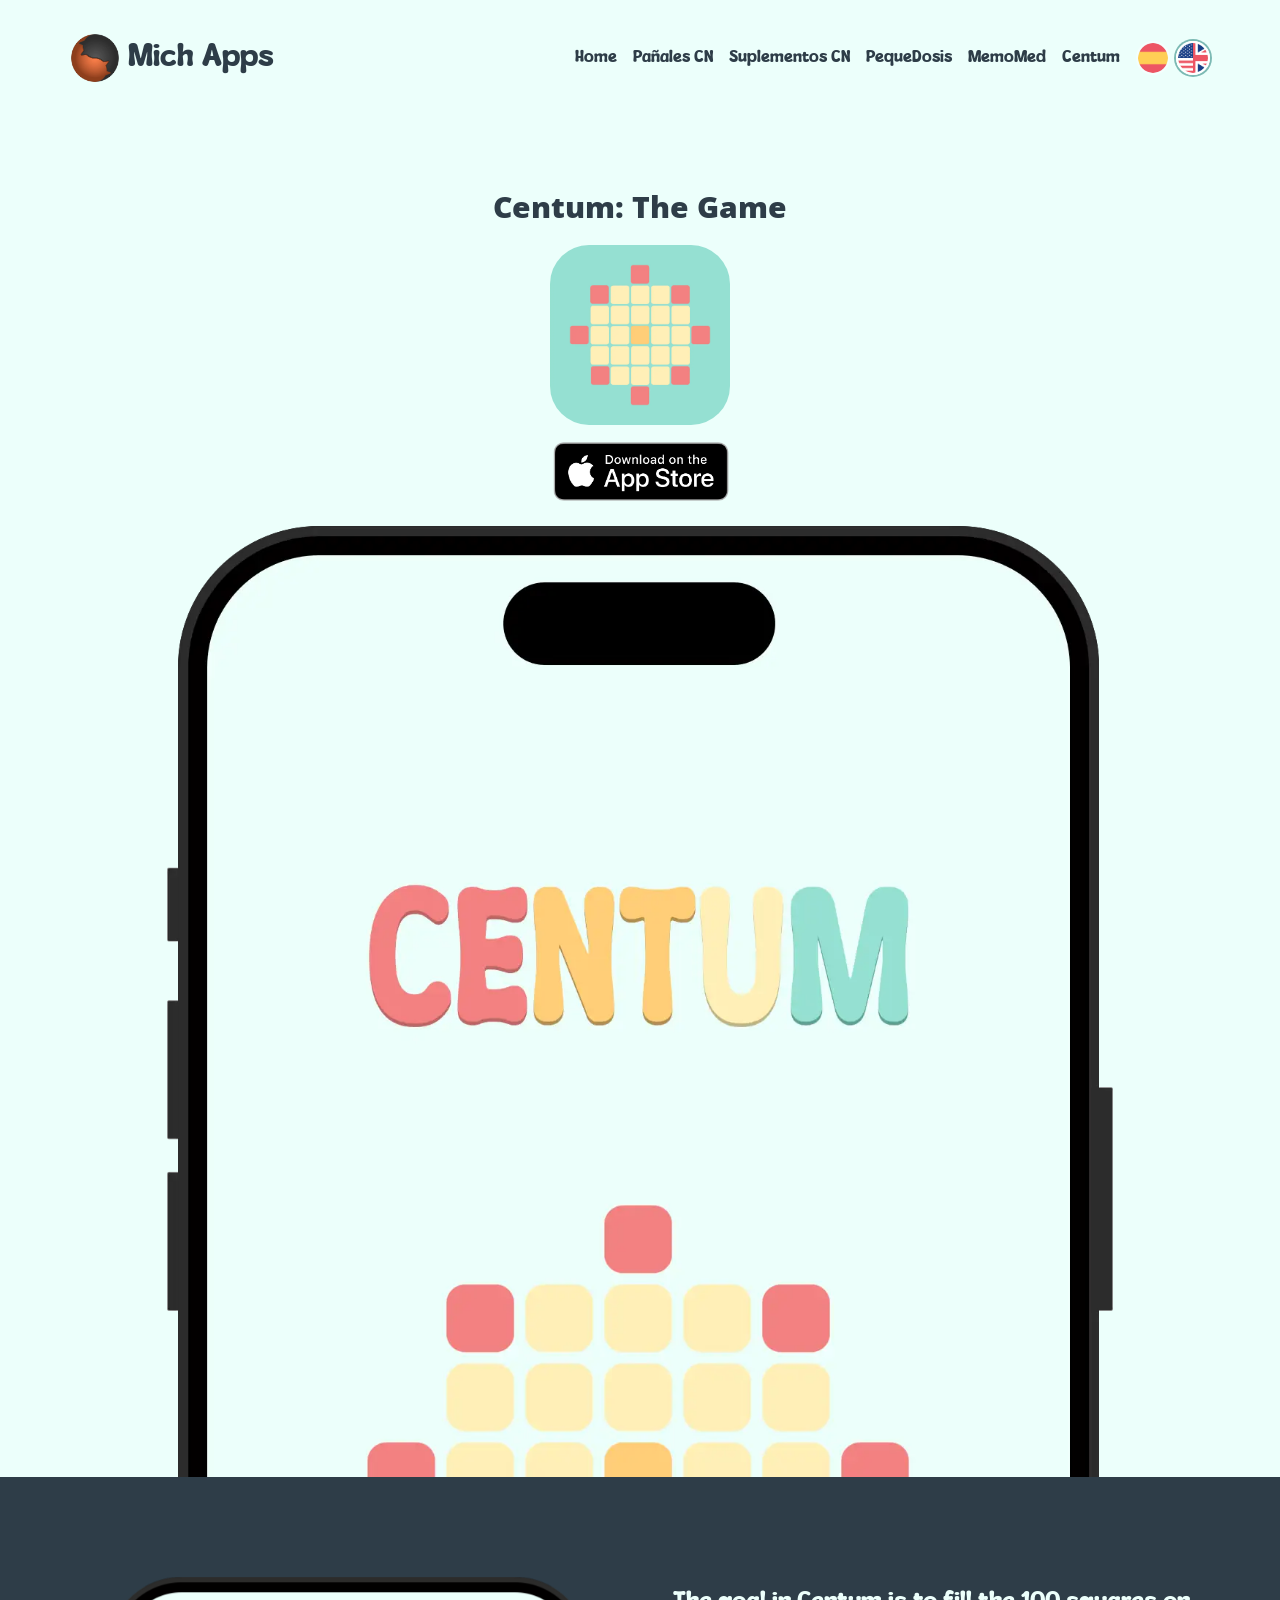
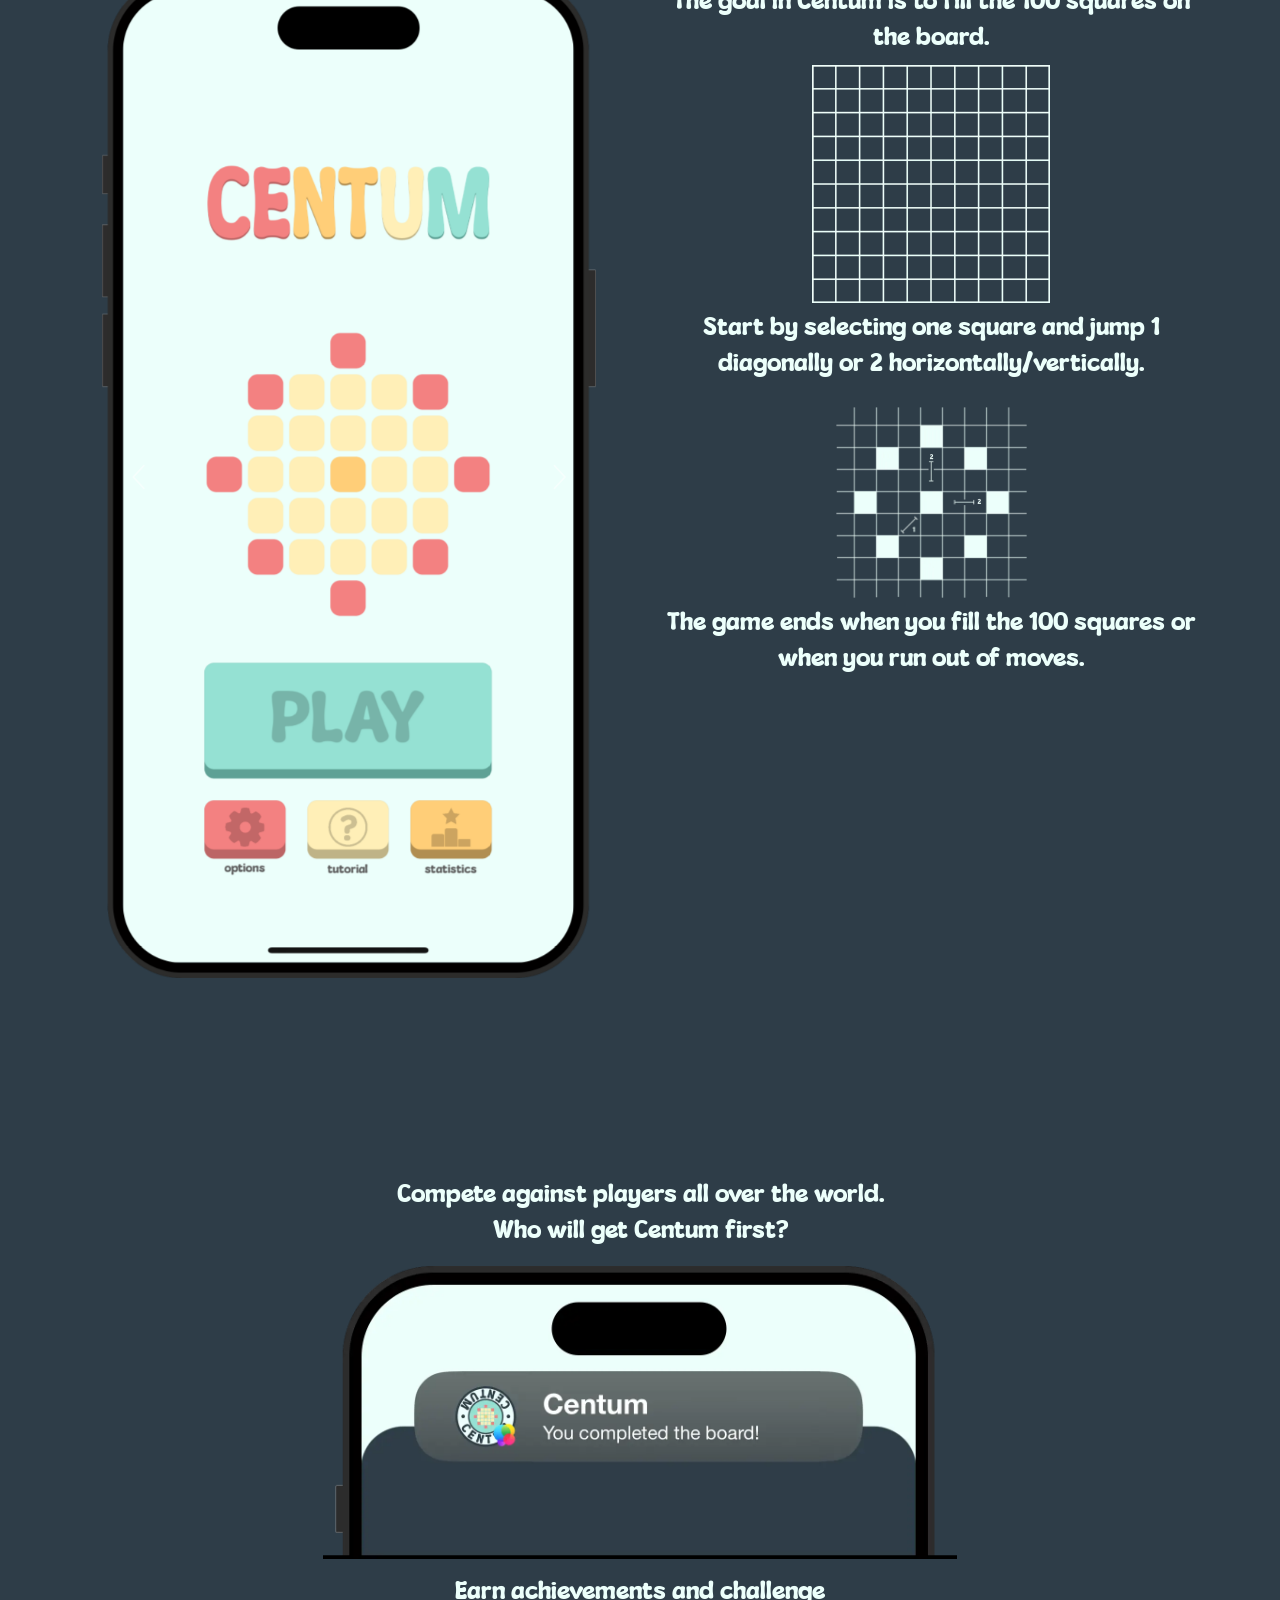
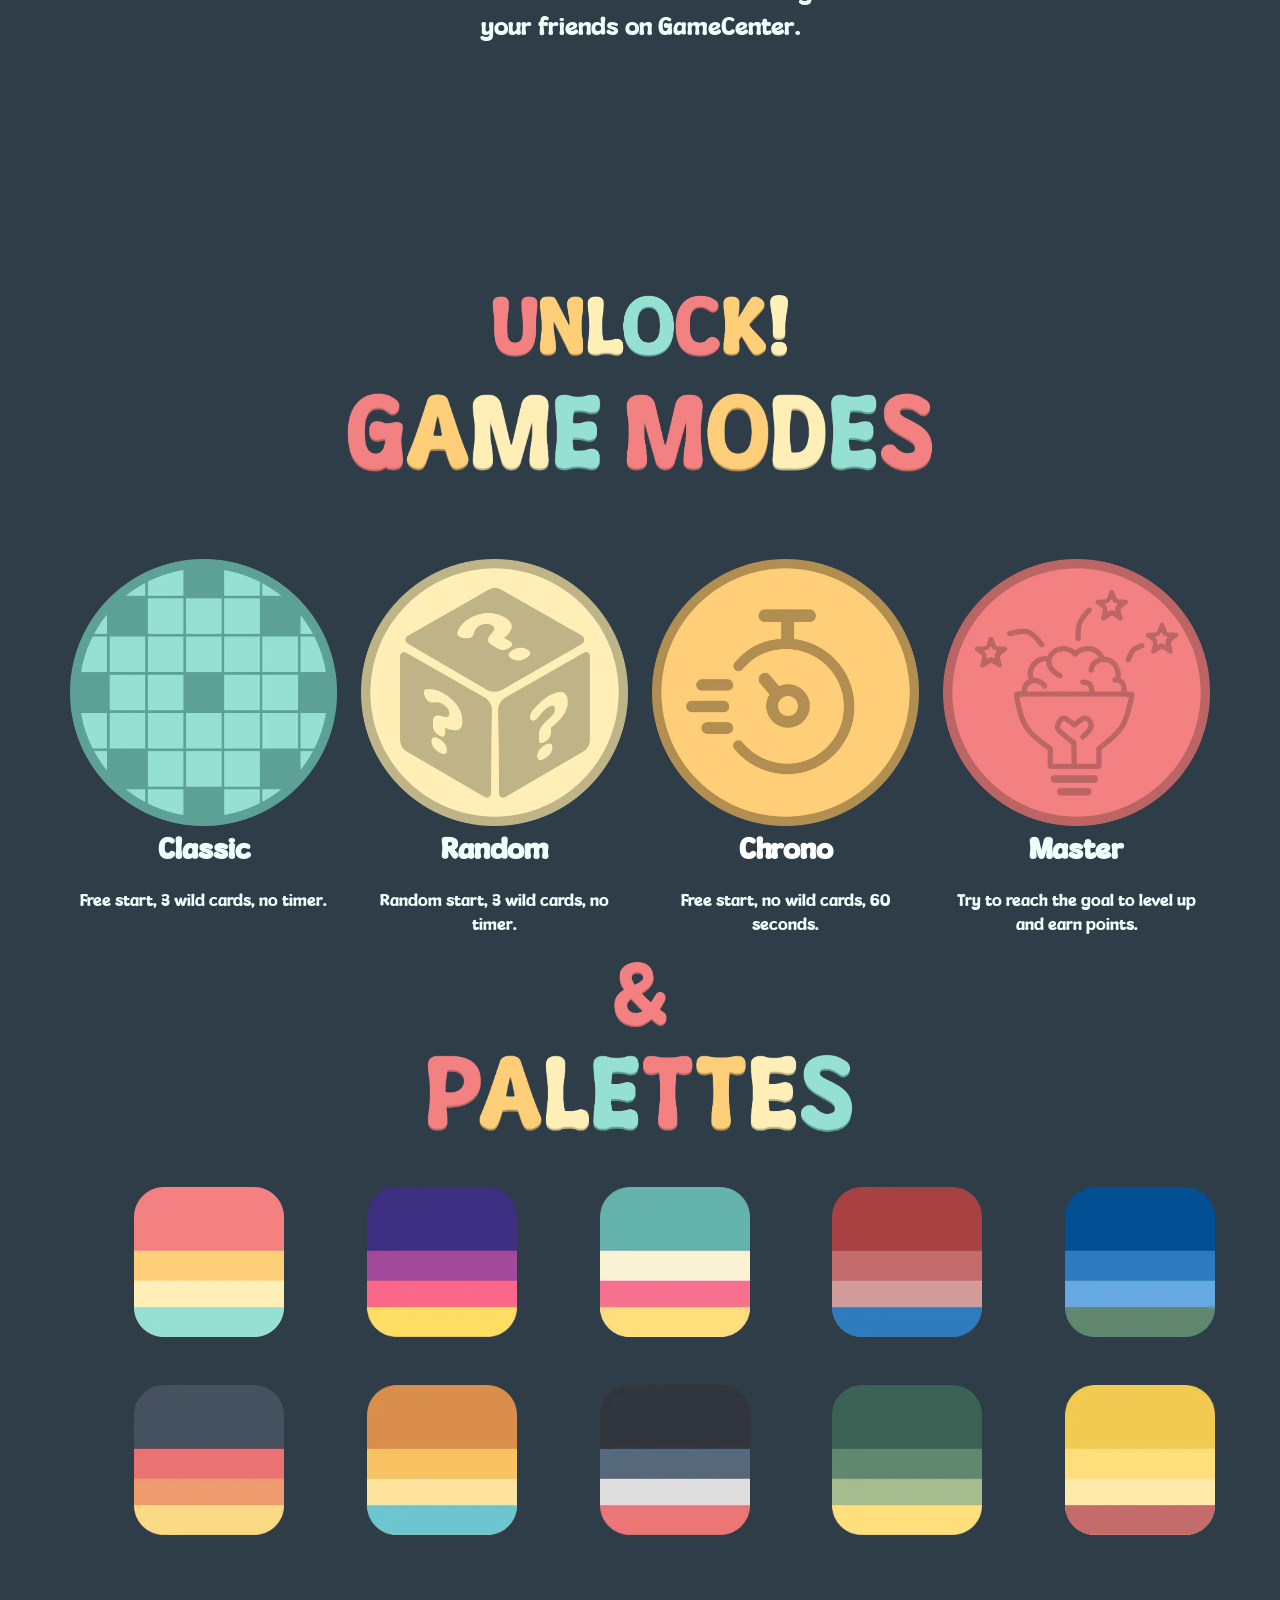
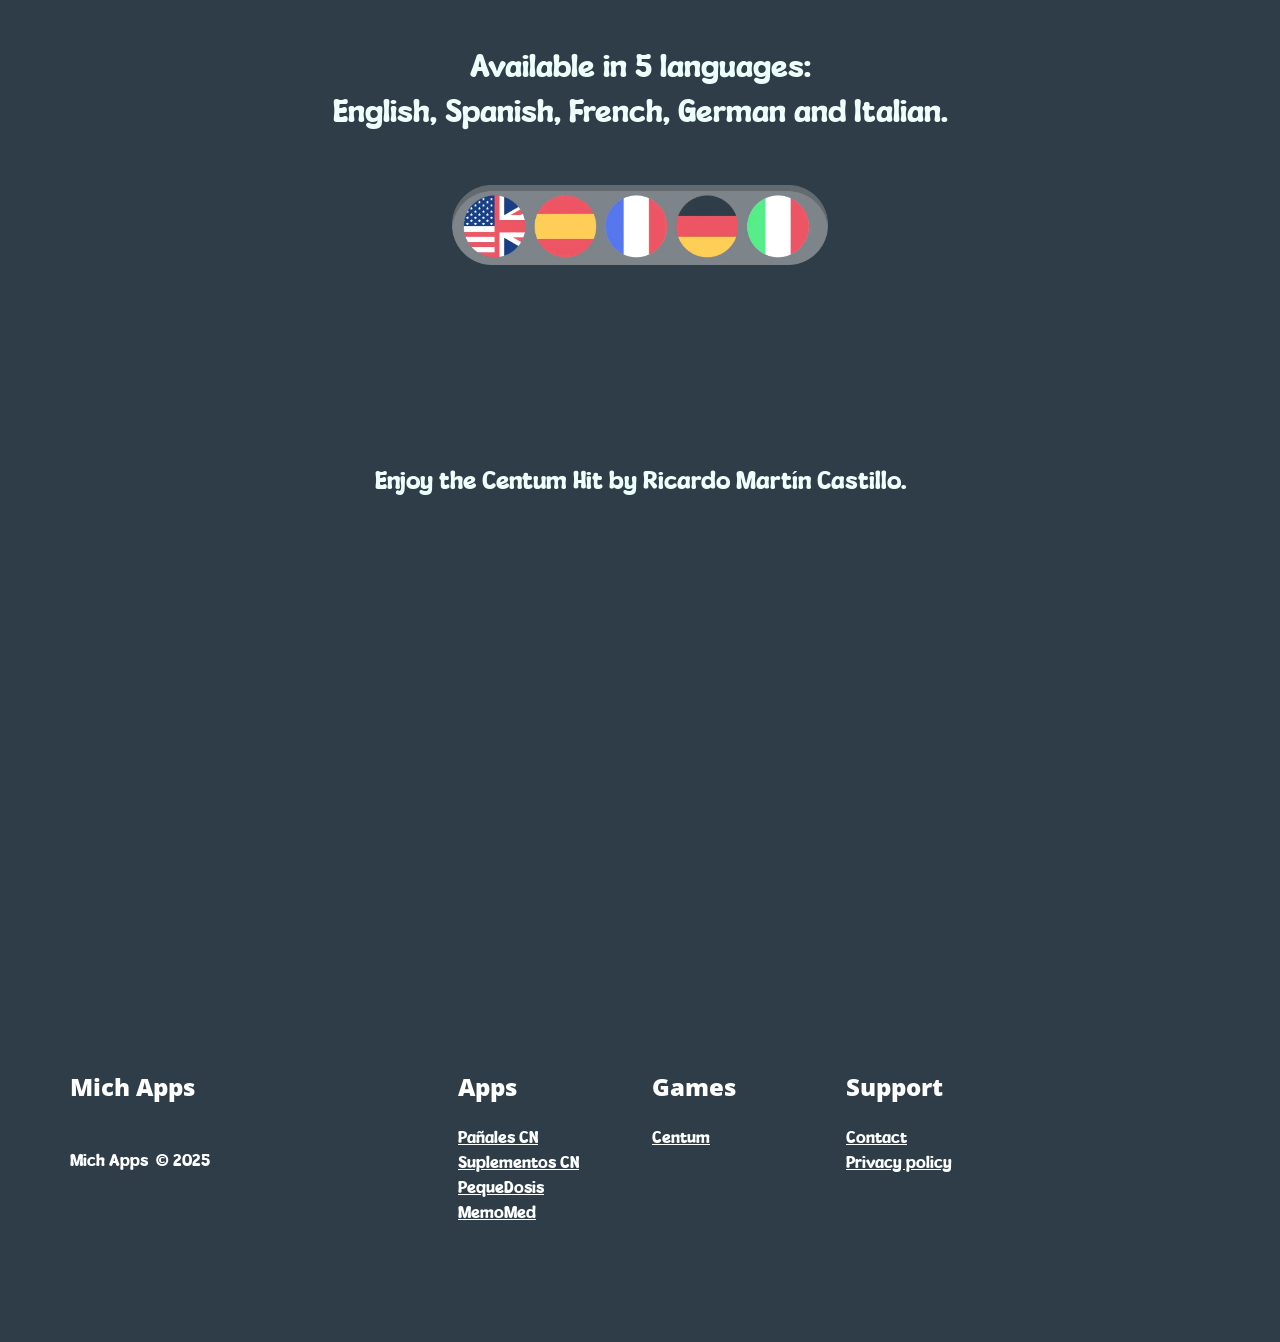
==== centum/index.html @ f7342303 "Version 0" ====
<!doctype html>
<html lang="es">
<head>
    <meta charset="utf-8">
    <meta name="keywords" content="">
    <meta name="description" content="Centum en Mich Apps: juego de lógica y estrategia con información y capturas de la app.">
    <meta property="og:type" content="website">
    <meta property="og:site_name" content="Mich Apps">
    <meta property="og:locale" content="es_ES">
    <meta property="og:title" content="Centum | Mich Apps">
    <meta property="og:description" content="Descubre Centum y su propuesta de juego de lógica dentro de Mich Apps.">
    <meta property="og:url" content="https://mismichapps.github.io/centum/">
    <meta property="og:image" content="https://mismichapps.github.io/img/Icon.png">
    <meta name="viewport" content="width=device-width, initial-scale=1.0, viewport-fit=cover">
	<meta name="robots" content="index, follow">
    <link rel="shortcut icon" type="image/x-icon" href="../favicon.ico">
    
		<link rel="stylesheet" type="text/css" href="../all.css?2709">
		<link href='https://fonts.googleapis.com/css?family=Open+Sans:400,600,800,40&display=swap&subset=latin,latin-ext' rel='stylesheet' type='text/css'>
	    <title>Centum</title>
	<style>
		#navigation .language-selector {
			display: inline-flex;
			align-items: center;
			gap: 0.35rem;
			margin-left: 0.55rem;
		}
		#navigation .lang-flag {
			width: 34px;
			height: 34px;
			border-radius: 999px;
			border: 2px solid rgba(255, 255, 255, 0.4);
			padding: 0;
			overflow: hidden;
			background: transparent;
			cursor: pointer;
		}
		#navigation .lang-flag img {
			width: 100%;
			height: 100%;
			object-fit: cover;
			display: block;
		}
		#navigation .lang-flag.is-active {
			border-color: #ffffff;
			box-shadow: 0 0 0 2px rgba(15, 118, 110, 0.5);
		}
		@media (max-width: 991.98px) {
			#navigation .lang-flag {
				width: 30px;
				height: 30px;
			}
		}
	</style>
<link rel="apple-touch-icon" sizes="180x180" href="/apple-touch-icon.png">
<link rel="icon" type="image/png" sizes="32x32" href="/favicon-32x32.png">
<link rel="icon" type="image/png" sizes="16x16" href="/favicon-16x16.png">
<link rel="manifest" href="/site.webmanifest">
<link rel="mask-icon" href="/safari-pinned-tab.svg" color="#5bbad5">
<meta name="msapplication-TileColor" content="#da532c">
<meta name="theme-color" content="#0f766e">
<meta name="apple-itunes-app" content="app-id=6741180099, app-argument=https://apps.apple.com/es/app/pa%C3%B1ales-cn/id6741180099">



    
<!-- Analytics -->
 
<!-- Analytics END -->
    
</head>
<body data-clean-url="true">

<!-- Preloader -->
<div id="page-loading-blocs-notifaction" class="page-preloader"></div>
<!-- Preloader END -->


<!-- Main container -->
<div class="page-container">
    
<header>

<!-- navigation -->
<div class="bloc primary-gradient-bg l-bloc none " id="navigation">
	<div class="container bloc-sm bloc-no-padding-sm bloc-sm-md">
		<div class="row">
			<div class="col">
				<nav class="navbar row navbar-expand-md navbar-dark" role="navigation">
					<div class="container-fluid">
						<a class="navbar-brand img-protected ltc-5851 link-navigation-style" href="../index.html"><picture><source type="image/webp" srcset="../img/mgslogo-1.webp"><img src="../img/mgslogo-1.png" alt="Logo Mich Apps" class="me-2" width="50" height="50"></picture>Mich Apps</a> 
						<button id="nav-toggle" type="button" class="ui-navbar-toggler navbar-toggler border-0 p-0 ms-auto me-md-0" aria-expanded="false" aria-label="Toggle navigation" data-bs-toggle="collapse" data-bs-target=".navbar-2066">
							<span class="navbar-toggler-icon"><svg height="32" viewBox="0 0 32 32" width="32"><path class="svg-menu-icon" d="m2 9h28m-28 7h28m-28 7h28"></path></svg></span>
						</button>
							<div class="collapse navbar-collapse navbar-2066">
									<ul class="site-navigation nav navbar-nav ms-auto">
										<li class="nav-item">
											<a href="../index.html" class="nav-link  ltc-5851" data-i18n="nav.home">Inicio</a>
										</li>
										<li class="nav-item">
											<a href="../pcn/index.html" class="nav-link a-btn ltc-5851" data-i18n="nav.pcn">Pañales CN</a>
										</li>
										<li class="nav-item">
											<a href="../scn/index.html" class="nav-link a-btn ltc-5851" data-i18n="nav.scn">Suplementos CN</a>
										</li>
											<li class="nav-item">
												<a href="../pequedosis/index.html" class="nav-link a-btn ltc-5851" data-i18n="nav.pequedosis">PequeDosis</a>
											</li>
											<li class="nav-item">
												<a href="../memomed/index.html" class="nav-link a-btn ltc-5851" data-i18n="nav.memomed">MemoMed</a>
											</li>
											<li class="nav-item">
												<a href="./index.html" class="a-btn nav-link ltc-5851" data-i18n="nav.centum">Centum</a>
											</li>
									</ul>
								</div>
							<div class="language-selector" role="group" aria-label="Selector de idioma / Language selector">
								<button type="button" class="lang-flag is-active" data-lang="es" aria-label="Español" aria-pressed="true" title="Español">
									<img src="../img/icons/es.png" alt="Español" width="34" height="34" loading="lazy">
									<span class="visually-hidden">Español</span>
								</button>
								<button type="button" class="lang-flag" data-lang="en" aria-label="English" aria-pressed="false" title="English">
									<img src="../img/icons/en.png" alt="English" width="34" height="34" loading="lazy">
									<span class="visually-hidden">English</span>
								</button>
							</div>
						</div>
					</nav>
			</div>
		</div>
	</div>
</div>
<!-- navigation END -->

</header>
<main>
<!-- bloc-7 -->
<div class="bloc bloc-fill-screen primary-gradient-bg bgc-7096 l-bloc" id="bloc-7">
	<div class="container">
		<div class="row mt-lg-5">
			<div class="offset-lg-1 col-lg-10">
				<div class="row">
					<div class="col">
						<p class="text-lg-center p-hero-style tc-5851 text-center" data-i18n="centum.heroTitle">
							Centum: The Game
						</p><picture><source type="image/webp" srcset="../img/lazyload-ph.png" data-srcset="../img/Icon.webp"><img src="../img/lazyload-ph.png" data-src="../img/Icon.png" class="img-fluid img-protected mx-auto d-block img-titulo--style img-protected mb-lg-2 lazyload" alt="Icono" width="180" height="180"></picture><a href="#" aria-label="Descargar Centum en App Store (próximamente)"><img src="../img/lazyload-ph.png" data-src="../img/DAS.png" class="img-fluid img-protected mx-auto d-block img-30-style img-protected lazyload" alt="Descargar Centum en App Store" width="185" height="73"></a>
					</div>
				</div>
			</div>
		</div>
	</div>
	<div class="container fill-bloc-bottom-edge">
		<div class="row">
			<div class="col-12 col-lg-10 offset-lg-1">
				<div class="text-center">
					<picture><source type="image/webp" srcset="../img/lazyload-ph.png" data-srcset="../img/header.webp"><img src="../img/lazyload-ph.png" data-src="../img/header.png" class="img-fluid img-protected mx-auto d-block app-offset-bottom img-protected lazyload" alt="app screenshot-short" width="946" height="950"></picture>
				</div>
			</div>
		</div>
	</div>
</div>
<!-- bloc-7 END -->

<!-- bloc-8 -->
<div class="bloc l-bloc" id="bloc-8">
	<div class="container bloc-lg">
		<div class="row">
			<div class="col-md-6 text-start">
				<div id="carousel-4418" class="carousel slide carousel-style mx-auto d-block" data-bs-ride="carousel" data-bs-interval="4000">
					<ol class="carousel-indicators hide-indicators">
						<li data-bs-target="#carousel-1" data-bs-slide-to="0" class="active" data-target="#carousel-4418">
						</li>
						<li data-bs-target="#carousel-1" data-bs-slide-to="1" data-target="#carousel-4418">
						</li>
						<li data-bs-target="#carousel-1" data-bs-slide-to="2" data-target="#carousel-4418">
						</li>
						<li data-bs-target="#carousel-1" data-bs-slide-to="3" data-target="#carousel-4418">
						</li>
						<li data-bs-target="#carousel-1" data-bs-slide-to="4" data-target="#carousel-4418">
						</li>
						<li data-bs-target="#carousel-1" data-bs-slide-to="5" data-target="#carousel-4418">
						</li>
					</ol>
					<div class="carousel-inner" role="listbox">
						<div class="carousel-item img-protected active">
							<img class="d-inline-block w-100" alt="Menu" src="../img/Captura1.png">
							<div class="carousel-caption">
							</div>
						</div>
						<div class="carousel-item img-protected">
							<img alt="Start" class="d-inline-block w-100" src="../img/Captura2.png">
							<div class="carousel-caption">
							</div>
						</div>
						<div class="carousel-item img-protected">
							<img class="d-inline-block w-100" alt="Ingame" src="../img/Captura3.png">
							<div class="carousel-caption">
							</div>
						</div>
						<div class="carousel-item img-protected">
							<img class="d-inline-block w-100" alt="Ingame" src="../img/Captura4.png">
							<div class="carousel-caption ">
							</div>
						</div>
						<div class="carousel-item img-protected">
							<img class="d-inline-block w-100" alt="GameOver" src="../img/Captura5.png">
							<div class="carousel-caption ">
							</div>
						</div>
						<div class="carousel-item img-protected">
							<img class="d-inline-block w-100" alt="Share" src="../img/Captura6.png">
							<div class="carousel-caption ">
							</div>
						</div>
					</div><a class="carousel-nav-controls carousel-control-prev" href="#carousel-4418" role="button" data-bs-slide="prev"><svg width="26" height="26" viewBox="0 0 32 32"><path class="carousel-nav-icon carousel-prev-icon" d="M22,2L9,16,22,30"></path></svg><span class="visually-hidden">Previous</span></a><a class="carousel-nav-controls carousel-control-next" href="#carousel-4418" role="button" data-bs-slide="next"><svg width="26" height="26" viewBox="0 0 32 32"><path class="carousel-nav-icon carousel-next-icon" d="M10.344,2l13,14-13,14"></path></svg><span class="visually-hidden">Next</span></a>
				</div>
			</div>
			<div class="col-md-6 text-start">
						<div class="row">
							<div class="col">
									<p class="p-style tc-7096 mb-lg-2 mt-lg-2 mt-sm-3 mt-4 text-center" data-i18n="centum.goalText">
										The goal on Centum is to fill the 100 squares on the board.&nbsp;
									</p><picture><source type="image/webp" srcset="../img/lazyload-ph.png" data-srcset="../img/tablero.webp"><img src="../img/lazyload-ph.png" data-src="../img/tablero.png" class="img-fluid img-protected mx-auto d-block img-table-style mb-lg-2 img-protected mt-2 mb-4 lazyload" alt="tablero" width="238" height="238"></picture>
									<p class="p-bloc-6-style tc-7096 text-center" data-i18n="centum.startText">
										Starting by selecting one and jumping 1 diagonally or 2 horizontally/vertically.
									</p>
							</div>
						</div>
						<div class="row">
							<div class="col">
								<picture><source type="image/webp" srcset="../img/lazyload-ph.png" data-srcset="../img/movs.webp"><img src="../img/lazyload-ph.png" data-src="../img/movs.png" class="img-fluid img-protected mx-auto d-block img-bloc-6-style mt-lg-2 mb-lg-2 img-protected mb-3 lazyload" alt="movs" width="191" height="191"></picture>
									<p class="tc-7096 p-20-style mt-lg-2 text-center" data-i18n="centum.endText">
										The game ends when you fill the 100 squares or if you run out of moves!<br>
									</p>
							</div>
						</div>
					</div>
		</div>
	</div>
</div>
<!-- bloc-8 END -->

<!-- bloc-9 -->
<div class="bloc l-bloc" id="bloc-9">
	<div class="container bloc-lg">
		<div class="row">
			<div class="col text-start">
					<p class="text-lg-center p-21-style tc-7096 mb-sm-5 text-md-center mb-md-3 text-sm-center text-center" data-i18n-html="centum.competeText">
						Compete against players all across the world! <br>Who will get the Centum first?
					</p><picture><source type="image/webp" srcset="../img/lazyload-ph.png" data-srcset="../img/header2.webp"><img src="../img/lazyload-ph.png" data-src="../img/header2.png" class="img-fluid img-protected mx-auto d-block mt-md-2 mb-lg-3 mb-md-3 mt-sm-2 img-style mb-5 mb-sm-4 lazyload" alt="centumAchievement" width="634" height="293"></picture>
					<p class="text-lg-center p-21-style tc-7096 mb-sm-5 text-md-center text-sm-center mt-sm-2 text-center" data-i18n-html="centum.achievementsText">
						Earn achievements and challenge <br>your friends from GameCenter!
					</p>
			</div>
		</div>
	</div>
</div>
<!-- bloc-9 END -->

<!-- bloc-10 -->
<div class="bloc l-bloc" id="bloc-10">
	<div class="container bloc-lg">
		<div class="row">
			<div class="col">
				<picture><source type="image/webp" srcset="../img/lazyload-ph.png" data-srcset="../img/unlock.webp"><img src="../img/lazyload-ph.png" data-src="../img/unlock.png" class="img-fluid img-protected mx-auto d-block img-unlo-style img-protected lazyload" alt="unlock" width="300" height="80"></picture><picture><source type="image/webp" srcset="../img/lazyload-ph.png" data-srcset="../img/gamemodes.webp"><img src="../img/lazyload-ph.png" data-src="../img/gamemodes.png" class="img-fluid img-protected mx-auto d-block img-gamemod-style mb-lg-5 img-protected mb-3 lazyload" alt="gamemodes" width="590" height="120"></picture>
			</div>
		</div>
		<div class="row">
			<div class="col-md-3">
				<picture><source type="image/webp" srcset="../img/lazyload-ph.png" data-srcset="../img/mclas.webp"><img src="../img/lazyload-ph.png" data-src="../img/mclas.png" class="img-fluid img-protected mx-auto d-block img-34-style mt-md-3 img-protected lazyload" alt="mclas" width="267" height="267"></picture>
					<h3 class="mg-md float-lg-none text-lg-center tc-7096 h3-style text-sm-center text-center" data-i18n="centum.mode.classic.title">
						Classic&nbsp;
					</h3>
					<p class="tc-7096 p-22-style text-sm-center text-center" data-i18n="centum.mode.classic.text">
						Free start, 3 wild cards, no time.
					</p>
			</div>
			<div class="col-md-3">
				<picture><source type="image/webp" srcset="../img/lazyload-ph.png" data-srcset="../img/mran.webp"><img src="../img/lazyload-ph.png" data-src="../img/mran.png" class="img-fluid img-protected mx-auto d-block mt-sm-3 img-35-style img-protected lazyload" alt="mran" width="267" height="267"></picture>
					<h3 class="mg-md text-lg-center tc-7096 h3-random-mode-style text-sm-center text-center" data-i18n="centum.mode.random.title">
						Random&nbsp;
					</h3>
					<p class="tc-7096 p-23-style text-sm-center text-center" data-i18n="centum.mode.random.text">
						Random start, 3 wild cards, &nbsp;no time.
					</p>
			</div>
			<div class="col-md-3">
				<picture><source type="image/webp" srcset="../img/lazyload-ph.png" data-srcset="../img/mccrono.webp"><img src="../img/lazyload-ph.png" data-src="../img/mccrono.png" class="img-fluid img-protected mx-auto d-block mt-sm-3 img-mccro-style img-protected lazyload" alt="mccrono" width="267" height="267"></picture>
					<h3 class="mg-md text-lg-center h3-crono-mode-style tc-4279 text-sm-center text-center" data-i18n="centum.mode.crono.title">
						Crono&nbsp;
					</h3>
					<p class="tc-7096 p-24-style text-sm-center text-center" data-i18n="centum.mode.crono.text">
						Free start, no wild cards, &nbsp;60 seconds.
					</p>
			</div>
			<div class="col-md-3">
				<picture><source type="image/webp" srcset="../img/lazyload-ph.png" data-srcset="../img/mmaster.webp"><img src="../img/lazyload-ph.png" data-src="../img/mmaster.png" class="img-fluid img-protected mx-auto d-block mt-sm-3 img-mmast-style img-protected lazyload" alt="mmaster" width="267" height="267"></picture>
					<h3 class="mg-md text-lg-center tc-7096 h3-master-mode-style text-sm-center text-center" data-i18n="centum.mode.master.title">
						Master&nbsp;
					</h3>
					<p class="tc-7096 p-25-style text-sm-center text-center" data-i18n="centum.mode.master.text">
						Try to reach the goal to grow and earn points.
					</p>
			</div>
		</div>
		<div class="row">
			<div class="col">
				<picture><source type="image/webp" srcset="../img/lazyload-ph.png" data-srcset="../img/and.webp"><img src="../img/lazyload-ph.png" data-src="../img/and.png" class="img-fluid img-protected mx-auto d-block img-38-style mb-lg-2 mt-lg-2 img-protected mt-5 lazyload" alt="and" width="57" height="85"></picture><picture><source type="image/webp" srcset="../img/lazyload-ph.png" data-srcset="../img/palettes.webp"><img src="../img/lazyload-ph.png" data-src="../img/palettes.png" class="img-fluid img-protected mx-auto d-block img-palett-style img-protected mb-sm-3 mb-3 lazyload" alt="palettes" width="430" height="100"></picture>
				<div class="row">
					<div class="col ms-lg-5">
						<picture><source type="image/webp" srcset="../img/lazyload-ph.png" data-srcset="../img/paleta1.webp"><img src="../img/lazyload-ph.png" data-src="../img/paleta1.png" class="img-fluid img-protected mx-auto d-block mt-lg-3 ms-lg-3 me-lg-3 img-palet-style mb-lg-5 img-protected lazyload" alt="paleta1" width="150" height="150"></picture><picture><source type="image/webp" srcset="../img/lazyload-ph.png" data-srcset="../img/PPaleta2.webp"><img src="../img/lazyload-ph.png" data-src="../img/PPaleta2.png" class="img-fluid img-protected mx-auto d-block img-ppalet-style mt-lg-3 mb-lg-3 ms-lg-3 me-lg-3 mt-3 mb-3 img-protected lazyload" alt="paleta2" width="150" height="150"></picture>
					</div>
					<div class="col ms-lg-5">
						<picture><source type="image/webp" srcset="../img/lazyload-ph.png" data-srcset="../img/PPaleta3.webp"><img src="../img/lazyload-ph.png" data-src="../img/PPaleta3.png" class="img-fluid img-protected mx-auto d-block mt-lg-3 ms-lg-3 me-lg-3 img-palet-style mb-lg-5 img-protected lazyload" alt="paleta3" width="150" height="150"></picture><picture><source type="image/webp" srcset="../img/lazyload-ph.png" data-srcset="../img/PPaleta4.webp"><img src="../img/lazyload-ph.png" data-src="../img/PPaleta4.png" class="img-fluid img-protected mx-auto d-block img-ppalet-style mt-lg-3 mb-lg-3 ms-lg-3 me-lg-3 mt-3 mb-3 img-protected lazyload" alt="paleta4" width="150" height="150"></picture>
					</div>
					<div class="col ms-lg-5">
						<picture><source type="image/webp" srcset="../img/lazyload-ph.png" data-srcset="../img/PPaleta5.webp"><img src="../img/lazyload-ph.png" data-src="../img/PPaleta5.png" class="img-fluid img-protected mx-auto d-block mt-lg-3 ms-lg-3 me-lg-3 img-palet-style mb-lg-5 img-protected lazyload" alt="paleta5" width="150" height="150"></picture><picture><source type="image/webp" srcset="../img/lazyload-ph.png" data-srcset="../img/PPaleta6.webp"><img src="../img/lazyload-ph.png" data-src="../img/PPaleta6.png" class="img-fluid img-protected mx-auto d-block img-ppalet-style mt-lg-3 mb-lg-3 ms-lg-3 me-lg-3 mt-3 mb-3 img-protected lazyload" alt="paleta6" width="150" height="150"></picture>
					</div>
					<div class="col ms-lg-5">
						<picture><source type="image/webp" srcset="../img/lazyload-ph.png" data-srcset="../img/PPaleta7.webp"><img src="../img/lazyload-ph.png" data-src="../img/PPaleta7.png" class="img-fluid img-protected mx-auto d-block mt-lg-3 ms-lg-3 me-lg-3 img-palet-style mb-lg-5 img-protected lazyload" alt="paleta7" width="150" height="150"></picture><picture><source type="image/webp" srcset="../img/lazyload-ph.png" data-srcset="../img/PPaleta8.webp"><img src="../img/lazyload-ph.png" data-src="../img/PPaleta8.png" class="img-fluid img-protected mx-auto d-block img-ppalet-style mt-lg-3 mb-lg-3 ms-lg-3 me-lg-3 mt-3 mb-3 img-protected lazyload" alt="paleta8" width="150" height="150"></picture>
					</div>
					<div class="col ms-lg-5">
						<picture><source type="image/webp" srcset="../img/lazyload-ph.png" data-srcset="../img/PPaleta9.webp"><img src="../img/lazyload-ph.png" data-src="../img/PPaleta9.png" class="img-fluid img-protected mx-auto d-block mt-lg-3 ms-lg-3 me-lg-3 img-palet-style mb-lg-5 img-protected lazyload" alt="paleta9" width="150" height="150"></picture><picture><source type="image/webp" srcset="../img/lazyload-ph.png" data-srcset="../img/PPaleta10.webp"><img src="../img/lazyload-ph.png" data-src="../img/PPaleta10.png" class="img-fluid img-protected mx-auto d-block img-ppalet-style mt-lg-3 mb-lg-3 ms-lg-3 me-lg-3 mt-3 mb-3 img-protected lazyload" alt="paleta10" width="150" height="150"></picture>
					</div>
				</div>
			</div>
		</div>
		<div class="row">
			<div class="col">
					<p class="p-26-style tc-7096 mt-lg-5 text-start mt-sm-5 pt-sm-5 pt-5 text-lg-center mb-lg-5 text-sm-center" data-i18n-html="centum.languagesText">
						Available in 5 languages: <br>English, Spanish, French, German and Italian!
					</p><picture><source type="image/webp" srcset="../img/lazyload-ph.png" data-srcset="../img/languages.webp"><img src="../img/lazyload-ph.png" data-src="../img/languages.png" class="img-fluid img-protected mx-auto d-block img-languag-style img-protected mt-md-4 mt-sm-3 lazyload" alt="languages" width="376" height="80"></picture>
			</div>
		</div>
	</div>
</div>
<!-- bloc-10 END -->

<!-- bloc-11 -->
<div class="bloc l-bloc" id="bloc-11">
	<div class="container bloc-lg">
		<div class="row">
			<div class="col text-start">
					<p class="text-lg-center p-21-style tc-7096 mb-sm-5 text-md-center" data-i18n="centum.soundtrackText">
						Enjoy the Centum Hit made by Ricardo Martín Castillo.
					</p>
				<div class="container-div-style text-md-center">
					<div class=" html-widget-style">
						<p align="center"><iframe width="100%" height="300" scrolling="no" frameborder="no" allow="autoplay" src="../img/lazyload-ph.png" data-src="https://w.soundcloud.com/player/?url=https%3A//api.soundcloud.com/tracks/1829355084&color=%23ff5500&auto_play=false&hide_related=false&show_comments=true&show_user=true&show_reposts=false&show_teaser=true&visual=true" class="lazyload"></iframe></p>
						
					</div>
				</div>
			</div>
		</div>
	</div>
</div>
<!-- bloc-11 END -->
</main>

<!-- ScrollToTop Button -->
<button aria-label="Scroll to top button" class="bloc-button btn btn-d scrollToTop" onclick="scrollToTarget('1',this)"><svg xmlns="http://www.w3.org/2000/svg" width="22" height="22" viewBox="0 0 32 32"><path class="scroll-to-top-btn-icon" d="M30,22.656l-14-13-14,13"/></svg></button>
<!-- ScrollToTop Button END-->


<footer>

<!-- footer -->
<div class="bloc tc-426 bgc-5851 d-bloc" id="footer">
	<div class="container bloc-md-sm bloc-lg-md bloc-md">
		<div class="row">
			<div class="col-lg-3 col-sm-12 col-md-12 mb-3">
				<h4 class="text-sm-start text-start tc-4279 mb-4">
					Mich Apps
				</h4>
				<p class="text-sm-start float-none text-start tc-4279">
					<br>Mich Apps &nbsp;© 2025
				</p>
			</div>
				<div class="col-sm-6 col-lg-2 offset-lg-1 col-md-3 mb-3">
					<h4 class="text-sm-start text-start tc-4279 mb-4" data-i18n="footer.apps">
						Apps
					</h4><a href="../pcn/index.html" class="a-btn a-block">Pañales CN</a><a href="../scn/index.html" class="a-btn a-block">Suplementos CN</a><a href="../pequedosis/index.html" class="a-btn a-block">PequeDosis</a><a href="../memomed/index.html" class="a-btn a-block">MemoMed</a>
				</div>
				<div class="col-md-3 col-sm-6 col-lg-2 mb-3">
					<h4 class="text-sm-start text-start tc-4279 mb-4" data-i18n="footer.games">
						Juegos
					</h4><a href="./index.html" class="a-btn a-block">Centum</a>
				</div>
				<div class="col-md-3 col-sm-6 col-lg-2">
					<h4 class="text-sm-start text-start tc-4279 mb-4" data-i18n="footer.support">Soporte</h4><a href="../contacto/index.html" class="a-btn a-block" data-i18n="footer.contact">Contacto</a><a href="../politicadeprivacidad/index.html" class="a-btn a-block" data-i18n="footer.policy">Política de Privacidad</a>
				</div>
		</div>
	</div>
</div>
<!-- footer END -->

</footer>
</div>
<!-- Main container END -->
    


<!-- Additional JS -->
<script src="../js/all.js?5404"></script>
<script>
window.pageTranslations = {
	es: {
		"meta.title": "Centum | Mich Apps",
		"meta.description": "Centum en Mich Apps: juego de lógica y estrategia con información y capturas de la app.",
		"meta.ogTitle": "Centum | Mich Apps",
		"meta.ogDescription": "Descubre Centum y su propuesta de juego de lógica dentro de Mich Apps.",
		"meta.ogLocale": "es_ES",
		"centum.heroTitle": "Centum: El Juego",
		"centum.goalText": "El objetivo de Centum es rellenar las 100 casillas del tablero.",
		"centum.startText": "Empieza seleccionando una casilla y salta 1 en diagonal o 2 en horizontal/vertical.",
		"centum.endText": "La partida termina cuando rellenas las 100 casillas o te quedas sin movimientos.",
		"centum.competeText": "Compite contra jugadores de todo el mundo.<br>¿Quién conseguirá antes el Centum?",
		"centum.achievementsText": "Consigue logros y reta<br>a tus amigos en GameCenter.",
		"centum.mode.classic.title": "Clásico",
		"centum.mode.classic.text": "Inicio libre, 3 comodines, sin tiempo.",
		"centum.mode.random.title": "Aleatorio",
		"centum.mode.random.text": "Inicio aleatorio, 3 comodines, sin tiempo.",
		"centum.mode.crono.title": "Crono",
		"centum.mode.crono.text": "Inicio libre, sin comodines, 60 segundos.",
		"centum.mode.master.title": "Master",
		"centum.mode.master.text": "Intenta alcanzar el objetivo para crecer y ganar puntos.",
		"centum.languagesText": "Disponible en 5 idiomas:<br>inglés, español, francés, alemán e italiano.",
		"centum.soundtrackText": "Disfruta del Centum Hit creado por Ricardo Martín Castillo."
	},
	en: {
		"meta.title": "Centum | Mich Apps",
		"meta.description": "Centum on Mich Apps: logic and strategy game with app details and screenshots.",
		"meta.ogTitle": "Centum | Mich Apps",
		"meta.ogDescription": "Discover Centum and its logic gameplay proposal on Mich Apps.",
		"meta.ogLocale": "en_GB",
		"centum.heroTitle": "Centum: The Game",
		"centum.goalText": "The goal in Centum is to fill the 100 squares on the board.",
		"centum.startText": "Start by selecting one square and jump 1 diagonally or 2 horizontally/vertically.",
		"centum.endText": "The game ends when you fill the 100 squares or when you run out of moves.",
		"centum.competeText": "Compete against players all over the world.<br>Who will get Centum first?",
		"centum.achievementsText": "Earn achievements and challenge<br>your friends on GameCenter.",
		"centum.mode.classic.title": "Classic",
		"centum.mode.classic.text": "Free start, 3 wild cards, no timer.",
		"centum.mode.random.title": "Random",
		"centum.mode.random.text": "Random start, 3 wild cards, no timer.",
		"centum.mode.crono.title": "Chrono",
		"centum.mode.crono.text": "Free start, no wild cards, 60 seconds.",
		"centum.mode.master.title": "Master",
		"centum.mode.master.text": "Try to reach the goal to level up and earn points.",
		"centum.languagesText": "Available in 5 languages:<br>English, Spanish, French, German and Italian.",
		"centum.soundtrackText": "Enjoy the Centum Hit by Ricardo Martín Castillo."
	}
};
</script>
<script src="../assets/js/main.js?v=20260215"></script><!-- Additional JS END -->


</body>
</html>
---- all.css ----
@charset "UTF-8";/*!
 * Bootstrap  v5.3.2 (https://getbootstrap.com/)
 * Copyright 2011-2023 The Bootstrap Authors
 * Licensed under MIT (https://github.com/twbs/bootstrap/blob/main/LICENSE)
 */:root,[data-bs-theme=light]{--bs-blue:#0d6efd;--bs-indigo:#6610f2;--bs-purple:#6f42c1;--bs-pink:#d63384;--bs-red:#dc3545;--bs-orange:#fd7e14;--bs-yellow:#ffc107;--bs-green:#198754;--bs-teal:#20c997;--bs-cyan:#0dcaf0;--bs-black:#000;--bs-white:#fff;--bs-gray:#6c757d;--bs-gray-dark:#343a40;--bs-gray-100:#f8f9fa;--bs-gray-200:#e9ecef;--bs-gray-300:#dee2e6;--bs-gray-400:#ced4da;--bs-gray-500:#adb5bd;--bs-gray-600:#6c757d;--bs-gray-700:#495057;--bs-gray-800:#343a40;--bs-gray-900:#212529;--bs-primary:#0d6efd;--bs-secondary:#6c757d;--bs-success:#198754;--bs-info:#0dcaf0;--bs-warning:#ffc107;--bs-danger:#dc3545;--bs-light:#f8f9fa;--bs-dark:#212529;--bs-primary-rgb:13,110,253;--bs-secondary-rgb:108,117,125;--bs-success-rgb:25,135,84;--bs-info-rgb:13,202,240;--bs-warning-rgb:255,193,7;--bs-danger-rgb:220,53,69;--bs-light-rgb:248,249,250;--bs-dark-rgb:33,37,41;--bs-primary-text-emphasis:#052c65;--bs-secondary-text-emphasis:#2b2f32;--bs-success-text-emphasis:#0a3622;--bs-info-text-emphasis:#055160;--bs-warning-text-emphasis:#664d03;--bs-danger-text-emphasis:#58151c;--bs-light-text-emphasis:#495057;--bs-dark-text-emphasis:#495057;--bs-primary-bg-subtle:#cfe2ff;--bs-secondary-bg-subtle:#e2e3e5;--bs-success-bg-subtle:#d1e7dd;--bs-info-bg-subtle:#cff4fc;--bs-warning-bg-subtle:#fff3cd;--bs-danger-bg-subtle:#f8d7da;--bs-light-bg-subtle:#fcfcfd;--bs-dark-bg-subtle:#ced4da;--bs-primary-border-subtle:#9ec5fe;--bs-secondary-border-subtle:#c4c8cb;--bs-success-border-subtle:#a3cfbb;--bs-info-border-subtle:#9eeaf9;--bs-warning-border-subtle:#ffe69c;--bs-danger-border-subtle:#f1aeb5;--bs-light-border-subtle:#e9ecef;--bs-dark-border-subtle:#adb5bd;--bs-white-rgb:255,255,255;--bs-black-rgb:0,0,0;--bs-font-sans-serif:system-ui,-apple-system,"Segoe UI",Roboto,"Helvetica Neue","Noto Sans","Liberation Sans",Arial,sans-serif,"Apple Color Emoji","Segoe UI Emoji","Segoe UI Symbol","Noto Color Emoji";--bs-font-monospace:SFMono-Regular,Menlo,Monaco,Consolas,"Liberation Mono","Courier New",monospace;--bs-gradient:linear-gradient(180deg, rgba(255, 255, 255, 0.15), rgba(255, 255, 255, 0));--bs-body-font-family:var(--bs-font-sans-serif);--bs-body-font-size:1rem;--bs-body-font-weight:400;--bs-body-line-height:1.5;--bs-body-color:#212529;--bs-body-color-rgb:33,37,41;--bs-body-bg:#fff;--bs-body-bg-rgb:255,255,255;--bs-emphasis-color:#000;--bs-emphasis-color-rgb:0,0,0;--bs-secondary-color:rgba(33, 37, 41, 0.75);--bs-secondary-color-rgb:33,37,41;--bs-secondary-bg:#e9ecef;--bs-secondary-bg-rgb:233,236,239;--bs-tertiary-color:rgba(33, 37, 41, 0.5);--bs-tertiary-color-rgb:33,37,41;--bs-tertiary-bg:#f8f9fa;--bs-tertiary-bg-rgb:248,249,250;--bs-heading-color:inherit;--bs-link-color:#0d6efd;--bs-link-color-rgb:13,110,253;--bs-link-decoration:underline;--bs-link-hover-color:#0a58ca;--bs-link-hover-color-rgb:10,88,202;--bs-code-color:#d63384;--bs-highlight-color:#212529;--bs-highlight-bg:#fff3cd;--bs-border-width:1px;--bs-border-style:solid;--bs-border-color:#dee2e6;--bs-border-color-translucent:rgba(0, 0, 0, 0.175);--bs-border-radius:0.375rem;--bs-border-radius-sm:0.25rem;--bs-border-radius-lg:0.5rem;--bs-border-radius-xl:1rem;--bs-border-radius-xxl:2rem;--bs-border-radius-2xl:var(--bs-border-radius-xxl);--bs-border-radius-pill:50rem;--bs-box-shadow:0 0.5rem 1rem rgba(0, 0, 0, 0.15);--bs-box-shadow-sm:0 0.125rem 0.25rem rgba(0, 0, 0, 0.075);--bs-box-shadow-lg:0 1rem 3rem rgba(0, 0, 0, 0.175);--bs-box-shadow-inset:inset 0 1px 2px rgba(0, 0, 0, 0.075);--bs-focus-ring-width:0.25rem;--bs-focus-ring-opacity:0.25;--bs-focus-ring-color:rgba(13, 110, 253, 0.25);--bs-form-valid-color:#198754;--bs-form-valid-border-color:#198754;--bs-form-invalid-color:#dc3545;--bs-form-invalid-border-color:#dc3545}[data-bs-theme=dark]{color-scheme:dark;--bs-body-color:#dee2e6;--bs-body-color-rgb:222,226,230;--bs-body-bg:#212529;--bs-body-bg-rgb:33,37,41;--bs-emphasis-color:#fff;--bs-emphasis-color-rgb:255,255,255;--bs-secondary-color:rgba(222, 226, 230, 0.75);--bs-secondary-color-rgb:222,226,230;--bs-secondary-bg:#343a40;--bs-secondary-bg-rgb:52,58,64;--bs-tertiary-color:rgba(222, 226, 230, 0.5);--bs-tertiary-color-rgb:222,226,230;--bs-tertiary-bg:#2b3035;--bs-tertiary-bg-rgb:43,48,53;--bs-primary-text-emphasis:#6ea8fe;--bs-secondary-text-emphasis:#a7acb1;--bs-success-text-emphasis:#75b798;--bs-info-text-emphasis:#6edff6;--bs-warning-text-emphasis:#ffda6a;--bs-danger-text-emphasis:#ea868f;--bs-light-text-emphasis:#f8f9fa;--bs-dark-text-emphasis:#dee2e6;--bs-primary-bg-subtle:#031633;--bs-secondary-bg-subtle:#161719;--bs-success-bg-subtle:#051b11;--bs-info-bg-subtle:#032830;--bs-warning-bg-subtle:#332701;--bs-danger-bg-subtle:#2c0b0e;--bs-light-bg-subtle:#343a40;--bs-dark-bg-subtle:#1a1d20;--bs-primary-border-subtle:#084298;--bs-secondary-border-subtle:#41464b;--bs-success-border-subtle:#0f5132;--bs-info-border-subtle:#087990;--bs-warning-border-subtle:#997404;--bs-danger-border-subtle:#842029;--bs-light-border-subtle:#495057;--bs-dark-border-subtle:#343a40;--bs-heading-color:inherit;--bs-link-color:#6ea8fe;--bs-link-hover-color:#8bb9fe;--bs-link-color-rgb:110,168,254;--bs-link-hover-color-rgb:139,185,254;--bs-code-color:#e685b5;--bs-highlight-color:#dee2e6;--bs-highlight-bg:#664d03;--bs-border-color:#495057;--bs-border-color-translucent:rgba(255, 255, 255, 0.15);--bs-form-valid-color:#75b798;--bs-form-valid-border-color:#75b798;--bs-form-invalid-color:#ea868f;--bs-form-invalid-border-color:#ea868f}*,::after,::before{box-sizing:border-box}@media (prefers-reduced-motion:no-preference){:root{scroll-behavior:smooth}}body{margin:0;font-family:var(--bs-body-font-family);font-size:var(--bs-body-font-size);font-weight:var(--bs-body-font-weight);line-height:var(--bs-body-line-height);color:var(--bs-body-color);text-align:var(--bs-body-text-align);background-color:var(--bs-body-bg);-webkit-text-size-adjust:100%;-webkit-tap-highlight-color:transparent}hr{margin:1rem 0;color:inherit;border:0;border-top:var(--bs-border-width) solid;opacity:.25}.h1,.h2,.h3,.h4,.h5,.h6,h1,h2,h3,h4,h5,h6{margin-top:0;margin-bottom:.5rem;font-weight:500;line-height:1.2;color:var(--bs-heading-color)}.h1,h1{font-size:calc(1.375rem + 1.5vw)}@media (min-width:1200px){.h1,h1{font-size:2.5rem}}.h2,h2{font-size:calc(1.325rem + .9vw)}@media (min-width:1200px){.h2,h2{font-size:2rem}}.h3,h3{font-size:calc(1.3rem + .6vw)}@media (min-width:1200px){.h3,h3{font-size:1.75rem}}.h4,h4{font-size:calc(1.275rem + .3vw)}@media (min-width:1200px){.h4,h4{font-size:1.5rem}}.h5,h5{font-size:1.25rem}.h6,h6{font-size:1rem}p{margin-top:0;margin-bottom:1rem}abbr[title]{-webkit-text-decoration:underline dotted;text-decoration:underline dotted;cursor:help;-webkit-text-decoration-skip-ink:none;text-decoration-skip-ink:none}address{margin-bottom:1rem;font-style:normal;line-height:inherit}ol,ul{padding-left:2rem}dl,ol,ul{margin-top:0;margin-bottom:1rem}ol ol,ol ul,ul ol,ul ul{margin-bottom:0}dt{font-weight:700}dd{margin-bottom:.5rem;margin-left:0}blockquote{margin:0 0 1rem}b,strong{font-weight:bolder}.small,small{font-size:.875em}.mark,mark{padding:.1875em;color:var(--bs-highlight-color);background-color:var(--bs-highlight-bg)}sub,sup{position:relative;font-size:.75em;line-height:0;vertical-align:baseline}sub{bottom:-.25em}sup{top:-.5em}a{color:rgba(var(--bs-link-color-rgb),var(--bs-link-opacity,1));text-decoration:underline}a:hover{--bs-link-color-rgb:var(--bs-link-hover-color-rgb)}a:not([href]):not([class]),a:not([href]):not([class]):hover{color:inherit;text-decoration:none}code,kbd,pre,samp{font-family:var(--bs-font-monospace);font-size:1em}pre{display:block;margin-top:0;margin-bottom:1rem;overflow:auto;font-size:.875em}pre code{font-size:inherit;color:inherit;word-break:normal}code{font-size:.875em;color:var(--bs-code-color);word-wrap:break-word}a>code{color:inherit}kbd{padding:.1875rem .375rem;font-size:.875em;color:var(--bs-body-bg);background-color:var(--bs-body-color);border-radius:.25rem}kbd kbd{padding:0;font-size:1em}figure{margin:0 0 1rem}img,svg{vertical-align:middle}table{caption-side:bottom;border-collapse:collapse}caption{padding-top:.5rem;padding-bottom:.5rem;color:var(--bs-secondary-color);text-align:left}th{text-align:inherit;text-align:-webkit-match-parent}tbody,td,tfoot,th,thead,tr{border-color:inherit;border-style:solid;border-width:0}label{display:inline-block}button{border-radius:0}button:focus:not(:focus-visible){outline:0}button,input,optgroup,select,textarea{margin:0;font-family:inherit;font-size:inherit;line-height:inherit}button,select{text-transform:none}[role=button]{cursor:pointer}select{word-wrap:normal}select:disabled{opacity:1}[list]:not([type=date]):not([type=datetime-local]):not([type=month]):not([type=week]):not([type=time])::-webkit-calendar-picker-indicator{display:none!important}[type=button],[type=reset],[type=submit],button{-webkit-appearance:button}[type=button]:not(:disabled),[type=reset]:not(:disabled),[type=submit]:not(:disabled),button:not(:disabled){cursor:pointer}::-moz-focus-inner{padding:0;border-style:none}textarea{resize:vertical}fieldset{min-width:0;padding:0;margin:0;border:0}legend{float:left;width:100%;padding:0;margin-bottom:.5rem;font-size:calc(1.275rem + .3vw);line-height:inherit}@media (min-width:1200px){legend{font-size:1.5rem}}legend+*{clear:left}::-webkit-datetime-edit-day-field,::-webkit-datetime-edit-fields-wrapper,::-webkit-datetime-edit-hour-field,::-webkit-datetime-edit-minute,::-webkit-datetime-edit-month-field,::-webkit-datetime-edit-text,::-webkit-datetime-edit-year-field{padding:0}::-webkit-inner-spin-button{height:auto}[type=search]{-webkit-appearance:textfield;outline-offset:-2px}::-webkit-search-decoration{-webkit-appearance:none}::-webkit-color-swatch-wrapper{padding:0}::-webkit-file-upload-button{font:inherit;-webkit-appearance:button}::file-selector-button{font:inherit;-webkit-appearance:button}output{display:inline-block}iframe{border:0}summary{display:list-item;cursor:pointer}progress{vertical-align:baseline}[hidden]{display:none!important}.lead{font-size:1.25rem;font-weight:300}.display-1{font-size:calc(1.625rem + 4.5vw);font-weight:300;line-height:1.2}@media (min-width:1200px){.display-1{font-size:5rem}}.display-2{font-size:calc(1.575rem + 3.9vw);font-weight:300;line-height:1.2}@media (min-width:1200px){.display-2{font-size:4.5rem}}.display-3{font-size:calc(1.525rem + 3.3vw);font-weight:300;line-height:1.2}@media (min-width:1200px){.display-3{font-size:4rem}}.display-4{font-size:calc(1.475rem + 2.7vw);font-weight:300;line-height:1.2}@media (min-width:1200px){.display-4{font-size:3.5rem}}.display-5{font-size:calc(1.425rem + 2.1vw);font-weight:300;line-height:1.2}@media (min-width:1200px){.display-5{font-size:3rem}}.display-6{font-size:calc(1.375rem + 1.5vw);font-weight:300;line-height:1.2}@media (min-width:1200px){.display-6{font-size:2.5rem}}.list-unstyled{padding-left:0;list-style:none}.list-inline{padding-left:0;list-style:none}.list-inline-item{display:inline-block}.list-inline-item:not(:last-child){margin-right:.5rem}.initialism{font-size:.875em;text-transform:uppercase}.blockquote{margin-bottom:1rem;font-size:1.25rem}.blockquote>:last-child{margin-bottom:0}.blockquote-footer{margin-top:-1rem;margin-bottom:1rem;font-size:.875em;color:#6c757d}.blockquote-footer::before{content:"— "}.img-fluid{max-width:100%;height:auto}.img-thumbnail{padding:.25rem;background-color:var(--bs-body-bg);border:var(--bs-border-width) solid var(--bs-border-color);border-radius:var(--bs-border-radius);max-width:100%;height:auto}.figure{display:inline-block}.figure-img{margin-bottom:.5rem;line-height:1}.figure-caption{font-size:.875em;color:var(--bs-secondary-color)}.container,.container-fluid,.container-lg,.container-md,.container-sm,.container-xl,.container-xxl{--bs-gutter-x:1.5rem;--bs-gutter-y:0;width:100%;padding-right:calc(var(--bs-gutter-x) * .5);padding-left:calc(var(--bs-gutter-x) * .5);margin-right:auto;margin-left:auto}@media (min-width:576px){.container,.container-sm{max-width:540px}}@media (min-width:768px){.container,.container-md,.container-sm{max-width:720px}}@media (min-width:992px){.container,.container-lg,.container-md,.container-sm{max-width:960px}}@media (min-width:1200px){.container,.container-lg,.container-md,.container-sm,.container-xl{max-width:1140px}}@media (min-width:1400px){.container,.container-lg,.container-md,.container-sm,.container-xl,.container-xxl{max-width:1320px}}:root{--bs-breakpoint-xs:0;--bs-breakpoint-sm:576px;--bs-breakpoint-md:768px;--bs-breakpoint-lg:992px;--bs-breakpoint-xl:1200px;--bs-breakpoint-xxl:1400px}.row{--bs-gutter-x:1.5rem;--bs-gutter-y:0;display:flex;flex-wrap:wrap;margin-top:calc(-1 * var(--bs-gutter-y));margin-right:calc(-.5 * var(--bs-gutter-x));margin-left:calc(-.5 * var(--bs-gutter-x))}.row>*{flex-shrink:0;width:100%;max-width:100%;padding-right:calc(var(--bs-gutter-x) * .5);padding-left:calc(var(--bs-gutter-x) * .5);margin-top:var(--bs-gutter-y)}.col{flex:1 0 0%}.row-cols-auto>*{flex:0 0 auto;width:auto}.row-cols-1>*{flex:0 0 auto;width:100%}.row-cols-2>*{flex:0 0 auto;width:50%}.row-cols-3>*{flex:0 0 auto;width:33.33333333%}.row-cols-4>*{flex:0 0 auto;width:25%}.row-cols-5>*{flex:0 0 auto;width:20%}.row-cols-6>*{flex:0 0 auto;width:16.66666667%}.col-auto{flex:0 0 auto;width:auto}.col-1{flex:0 0 auto;width:8.33333333%}.col-2{flex:0 0 auto;width:16.66666667%}.col-3{flex:0 0 auto;width:25%}.col-4{flex:0 0 auto;width:33.33333333%}.col-5{flex:0 0 auto;width:41.66666667%}.col-6{flex:0 0 auto;width:50%}.col-7{flex:0 0 auto;width:58.33333333%}.col-8{flex:0 0 auto;width:66.66666667%}.col-9{flex:0 0 auto;width:75%}.col-10{flex:0 0 auto;width:83.33333333%}.col-11{flex:0 0 auto;width:91.66666667%}.col-12{flex:0 0 auto;width:100%}.offset-1{margin-left:8.33333333%}.offset-2{margin-left:16.66666667%}.offset-3{margin-left:25%}.offset-4{margin-left:33.33333333%}.offset-5{margin-left:41.66666667%}.offset-6{margin-left:50%}.offset-7{margin-left:58.33333333%}.offset-8{margin-left:66.66666667%}.offset-9{margin-left:75%}.offset-10{margin-left:83.33333333%}.offset-11{margin-left:91.66666667%}.g-0,.gx-0{--bs-gutter-x:0}.g-0,.gy-0{--bs-gutter-y:0}.g-1,.gx-1{--bs-gutter-x:0.25rem}.g-1,.gy-1{--bs-gutter-y:0.25rem}.g-2,.gx-2{--bs-gutter-x:0.5rem}.g-2,.gy-2{--bs-gutter-y:0.5rem}.g-3,.gx-3{--bs-gutter-x:1rem}.g-3,.gy-3{--bs-gutter-y:1rem}.g-4,.gx-4{--bs-gutter-x:1.5rem}.g-4,.gy-4{--bs-gutter-y:1.5rem}.g-5,.gx-5{--bs-gutter-x:3rem}.g-5,.gy-5{--bs-gutter-y:3rem}@media (min-width:576px){.col-sm{flex:1 0 0%}.row-cols-sm-auto>*{flex:0 0 auto;width:auto}.row-cols-sm-1>*{flex:0 0 auto;width:100%}.row-cols-sm-2>*{flex:0 0 auto;width:50%}.row-cols-sm-3>*{flex:0 0 auto;width:33.33333333%}.row-cols-sm-4>*{flex:0 0 auto;width:25%}.row-cols-sm-5>*{flex:0 0 auto;width:20%}.row-cols-sm-6>*{flex:0 0 auto;width:16.66666667%}.col-sm-auto{flex:0 0 auto;width:auto}.col-sm-1{flex:0 0 auto;width:8.33333333%}.col-sm-2{flex:0 0 auto;width:16.66666667%}.col-sm-3{flex:0 0 auto;width:25%}.col-sm-4{flex:0 0 auto;width:33.33333333%}.col-sm-5{flex:0 0 auto;width:41.66666667%}.col-sm-6{flex:0 0 auto;width:50%}.col-sm-7{flex:0 0 auto;width:58.33333333%}.col-sm-8{flex:0 0 auto;width:66.66666667%}.col-sm-9{flex:0 0 auto;width:75%}.col-sm-10{flex:0 0 auto;width:83.33333333%}.col-sm-11{flex:0 0 auto;width:91.66666667%}.col-sm-12{flex:0 0 auto;width:100%}.offset-sm-0{margin-left:0}.offset-sm-1{margin-left:8.33333333%}.offset-sm-2{margin-left:16.66666667%}.offset-sm-3{margin-left:25%}.offset-sm-4{margin-left:33.33333333%}.offset-sm-5{margin-left:41.66666667%}.offset-sm-6{margin-left:50%}.offset-sm-7{margin-left:58.33333333%}.offset-sm-8{margin-left:66.66666667%}.offset-sm-9{margin-left:75%}.offset-sm-10{margin-left:83.33333333%}.offset-sm-11{margin-left:91.66666667%}.g-sm-0,.gx-sm-0{--bs-gutter-x:0}.g-sm-0,.gy-sm-0{--bs-gutter-y:0}.g-sm-1,.gx-sm-1{--bs-gutter-x:0.25rem}.g-sm-1,.gy-sm-1{--bs-gutter-y:0.25rem}.g-sm-2,.gx-sm-2{--bs-gutter-x:0.5rem}.g-sm-2,.gy-sm-2{--bs-gutter-y:0.5rem}.g-sm-3,.gx-sm-3{--bs-gutter-x:1rem}.g-sm-3,.gy-sm-3{--bs-gutter-y:1rem}.g-sm-4,.gx-sm-4{--bs-gutter-x:1.5rem}.g-sm-4,.gy-sm-4{--bs-gutter-y:1.5rem}.g-sm-5,.gx-sm-5{--bs-gutter-x:3rem}.g-sm-5,.gy-sm-5{--bs-gutter-y:3rem}}@media (min-width:768px){.col-md{flex:1 0 0%}.row-cols-md-auto>*{flex:0 0 auto;width:auto}.row-cols-md-1>*{flex:0 0 auto;width:100%}.row-cols-md-2>*{flex:0 0 auto;width:50%}.row-cols-md-3>*{flex:0 0 auto;width:33.33333333%}.row-cols-md-4>*{flex:0 0 auto;width:25%}.row-cols-md-5>*{flex:0 0 auto;width:20%}.row-cols-md-6>*{flex:0 0 auto;width:16.66666667%}.col-md-auto{flex:0 0 auto;width:auto}.col-md-1{flex:0 0 auto;width:8.33333333%}.col-md-2{flex:0 0 auto;width:16.66666667%}.col-md-3{flex:0 0 auto;width:25%}.col-md-4{flex:0 0 auto;width:33.33333333%}.col-md-5{flex:0 0 auto;width:41.66666667%}.col-md-6{flex:0 0 auto;width:50%}.col-md-7{flex:0 0 auto;width:58.33333333%}.col-md-8{flex:0 0 auto;width:66.66666667%}.col-md-9{flex:0 0 auto;width:75%}.col-md-10{flex:0 0 auto;width:83.33333333%}.col-md-11{flex:0 0 auto;width:91.66666667%}.col-md-12{flex:0 0 auto;width:100%}.offset-md-0{margin-left:0}.offset-md-1{margin-left:8.33333333%}.offset-md-2{margin-left:16.66666667%}.offset-md-3{margin-left:25%}.offset-md-4{margin-left:33.33333333%}.offset-md-5{margin-left:41.66666667%}.offset-md-6{margin-left:50%}.offset-md-7{margin-left:58.33333333%}.offset-md-8{margin-left:66.66666667%}.offset-md-9{margin-left:75%}.offset-md-10{margin-left:83.33333333%}.offset-md-11{margin-left:91.66666667%}.g-md-0,.gx-md-0{--bs-gutter-x:0}.g-md-0,.gy-md-0{--bs-gutter-y:0}.g-md-1,.gx-md-1{--bs-gutter-x:0.25rem}.g-md-1,.gy-md-1{--bs-gutter-y:0.25rem}.g-md-2,.gx-md-2{--bs-gutter-x:0.5rem}.g-md-2,.gy-md-2{--bs-gutter-y:0.5rem}.g-md-3,.gx-md-3{--bs-gutter-x:1rem}.g-md-3,.gy-md-3{--bs-gutter-y:1rem}.g-md-4,.gx-md-4{--bs-gutter-x:1.5rem}.g-md-4,.gy-md-4{--bs-gutter-y:1.5rem}.g-md-5,.gx-md-5{--bs-gutter-x:3rem}.g-md-5,.gy-md-5{--bs-gutter-y:3rem}}@media (min-width:992px){.col-lg{flex:1 0 0%}.row-cols-lg-auto>*{flex:0 0 auto;width:auto}.row-cols-lg-1>*{flex:0 0 auto;width:100%}.row-cols-lg-2>*{flex:0 0 auto;width:50%}.row-cols-lg-3>*{flex:0 0 auto;width:33.33333333%}.row-cols-lg-4>*{flex:0 0 auto;width:25%}.row-cols-lg-5>*{flex:0 0 auto;width:20%}.row-cols-lg-6>*{flex:0 0 auto;width:16.66666667%}.col-lg-auto{flex:0 0 auto;width:auto}.col-lg-1{flex:0 0 auto;width:8.33333333%}.col-lg-2{flex:0 0 auto;width:16.66666667%}.col-lg-3{flex:0 0 auto;width:25%}.col-lg-4{flex:0 0 auto;width:33.33333333%}.col-lg-5{flex:0 0 auto;width:41.66666667%}.col-lg-6{flex:0 0 auto;width:50%}.col-lg-7{flex:0 0 auto;width:58.33333333%}.col-lg-8{flex:0 0 auto;width:66.66666667%}.col-lg-9{flex:0 0 auto;width:75%}.col-lg-10{flex:0 0 auto;width:83.33333333%}.col-lg-11{flex:0 0 auto;width:91.66666667%}.col-lg-12{flex:0 0 auto;width:100%}.offset-lg-0{margin-left:0}.offset-lg-1{margin-left:8.33333333%}.offset-lg-2{margin-left:16.66666667%}.offset-lg-3{margin-left:25%}.offset-lg-4{margin-left:33.33333333%}.offset-lg-5{margin-left:41.66666667%}.offset-lg-6{margin-left:50%}.offset-lg-7{margin-left:58.33333333%}.offset-lg-8{margin-left:66.66666667%}.offset-lg-9{margin-left:75%}.offset-lg-10{margin-left:83.33333333%}.offset-lg-11{margin-left:91.66666667%}.g-lg-0,.gx-lg-0{--bs-gutter-x:0}.g-lg-0,.gy-lg-0{--bs-gutter-y:0}.g-lg-1,.gx-lg-1{--bs-gutter-x:0.25rem}.g-lg-1,.gy-lg-1{--bs-gutter-y:0.25rem}.g-lg-2,.gx-lg-2{--bs-gutter-x:0.5rem}.g-lg-2,.gy-lg-2{--bs-gutter-y:0.5rem}.g-lg-3,.gx-lg-3{--bs-gutter-x:1rem}.g-lg-3,.gy-lg-3{--bs-gutter-y:1rem}.g-lg-4,.gx-lg-4{--bs-gutter-x:1.5rem}.g-lg-4,.gy-lg-4{--bs-gutter-y:1.5rem}.g-lg-5,.gx-lg-5{--bs-gutter-x:3rem}.g-lg-5,.gy-lg-5{--bs-gutter-y:3rem}}@media (min-width:1200px){.col-xl{flex:1 0 0%}.row-cols-xl-auto>*{flex:0 0 auto;width:auto}.row-cols-xl-1>*{flex:0 0 auto;width:100%}.row-cols-xl-2>*{flex:0 0 auto;width:50%}.row-cols-xl-3>*{flex:0 0 auto;width:33.33333333%}.row-cols-xl-4>*{flex:0 0 auto;width:25%}.row-cols-xl-5>*{flex:0 0 auto;width:20%}.row-cols-xl-6>*{flex:0 0 auto;width:16.66666667%}.col-xl-auto{flex:0 0 auto;width:auto}.col-xl-1{flex:0 0 auto;width:8.33333333%}.col-xl-2{flex:0 0 auto;width:16.66666667%}.col-xl-3{flex:0 0 auto;width:25%}.col-xl-4{flex:0 0 auto;width:33.33333333%}.col-xl-5{flex:0 0 auto;width:41.66666667%}.col-xl-6{flex:0 0 auto;width:50%}.col-xl-7{flex:0 0 auto;width:58.33333333%}.col-xl-8{flex:0 0 auto;width:66.66666667%}.col-xl-9{flex:0 0 auto;width:75%}.col-xl-10{flex:0 0 auto;width:83.33333333%}.col-xl-11{flex:0 0 auto;width:91.66666667%}.col-xl-12{flex:0 0 auto;width:100%}.offset-xl-0{margin-left:0}.offset-xl-1{margin-left:8.33333333%}.offset-xl-2{margin-left:16.66666667%}.offset-xl-3{margin-left:25%}.offset-xl-4{margin-left:33.33333333%}.offset-xl-5{margin-left:41.66666667%}.offset-xl-6{margin-left:50%}.offset-xl-7{margin-left:58.33333333%}.offset-xl-8{margin-left:66.66666667%}.offset-xl-9{margin-left:75%}.offset-xl-10{margin-left:83.33333333%}.offset-xl-11{margin-left:91.66666667%}.g-xl-0,.gx-xl-0{--bs-gutter-x:0}.g-xl-0,.gy-xl-0{--bs-gutter-y:0}.g-xl-1,.gx-xl-1{--bs-gutter-x:0.25rem}.g-xl-1,.gy-xl-1{--bs-gutter-y:0.25rem}.g-xl-2,.gx-xl-2{--bs-gutter-x:0.5rem}.g-xl-2,.gy-xl-2{--bs-gutter-y:0.5rem}.g-xl-3,.gx-xl-3{--bs-gutter-x:1rem}.g-xl-3,.gy-xl-3{--bs-gutter-y:1rem}.g-xl-4,.gx-xl-4{--bs-gutter-x:1.5rem}.g-xl-4,.gy-xl-4{--bs-gutter-y:1.5rem}.g-xl-5,.gx-xl-5{--bs-gutter-x:3rem}.g-xl-5,.gy-xl-5{--bs-gutter-y:3rem}}@media (min-width:1400px){.col-xxl{flex:1 0 0%}.row-cols-xxl-auto>*{flex:0 0 auto;width:auto}.row-cols-xxl-1>*{flex:0 0 auto;width:100%}.row-cols-xxl-2>*{flex:0 0 auto;width:50%}.row-cols-xxl-3>*{flex:0 0 auto;width:33.33333333%}.row-cols-xxl-4>*{flex:0 0 auto;width:25%}.row-cols-xxl-5>*{flex:0 0 auto;width:20%}.row-cols-xxl-6>*{flex:0 0 auto;width:16.66666667%}.col-xxl-auto{flex:0 0 auto;width:auto}.col-xxl-1{flex:0 0 auto;width:8.33333333%}.col-xxl-2{flex:0 0 auto;width:16.66666667%}.col-xxl-3{flex:0 0 auto;width:25%}.col-xxl-4{flex:0 0 auto;width:33.33333333%}.col-xxl-5{flex:0 0 auto;width:41.66666667%}.col-xxl-6{flex:0 0 auto;width:50%}.col-xxl-7{flex:0 0 auto;width:58.33333333%}.col-xxl-8{flex:0 0 auto;width:66.66666667%}.col-xxl-9{flex:0 0 auto;width:75%}.col-xxl-10{flex:0 0 auto;width:83.33333333%}.col-xxl-11{flex:0 0 auto;width:91.66666667%}.col-xxl-12{flex:0 0 auto;width:100%}.offset-xxl-0{margin-left:0}.offset-xxl-1{margin-left:8.33333333%}.offset-xxl-2{margin-left:16.66666667%}.offset-xxl-3{margin-left:25%}.offset-xxl-4{margin-left:33.33333333%}.offset-xxl-5{margin-left:41.66666667%}.offset-xxl-6{margin-left:50%}.offset-xxl-7{margin-left:58.33333333%}.offset-xxl-8{margin-left:66.66666667%}.offset-xxl-9{margin-left:75%}.offset-xxl-10{margin-left:83.33333333%}.offset-xxl-11{margin-left:91.66666667%}.g-xxl-0,.gx-xxl-0{--bs-gutter-x:0}.g-xxl-0,.gy-xxl-0{--bs-gutter-y:0}.g-xxl-1,.gx-xxl-1{--bs-gutter-x:0.25rem}.g-xxl-1,.gy-xxl-1{--bs-gutter-y:0.25rem}.g-xxl-2,.gx-xxl-2{--bs-gutter-x:0.5rem}.g-xxl-2,.gy-xxl-2{--bs-gutter-y:0.5rem}.g-xxl-3,.gx-xxl-3{--bs-gutter-x:1rem}.g-xxl-3,.gy-xxl-3{--bs-gutter-y:1rem}.g-xxl-4,.gx-xxl-4{--bs-gutter-x:1.5rem}.g-xxl-4,.gy-xxl-4{--bs-gutter-y:1.5rem}.g-xxl-5,.gx-xxl-5{--bs-gutter-x:3rem}.g-xxl-5,.gy-xxl-5{--bs-gutter-y:3rem}}.table{--bs-table-color-type:initial;--bs-table-bg-type:initial;--bs-table-color-state:initial;--bs-table-bg-state:initial;--bs-table-color:var(--bs-emphasis-color);--bs-table-bg:var(--bs-body-bg);--bs-table-border-color:var(--bs-border-color);--bs-table-accent-bg:transparent;--bs-table-striped-color:var(--bs-emphasis-color);--bs-table-striped-bg:rgba(var(--bs-emphasis-color-rgb), 0.05);--bs-table-active-color:var(--bs-emphasis-color);--bs-table-active-bg:rgba(var(--bs-emphasis-color-rgb), 0.1);--bs-table-hover-color:var(--bs-emphasis-color);--bs-table-hover-bg:rgba(var(--bs-emphasis-color-rgb), 0.075);width:100%;margin-bottom:1rem;vertical-align:top;border-color:var(--bs-table-border-color)}.table>:not(caption)>*>*{padding:.5rem .5rem;color:var(--bs-table-color-state,var(--bs-table-color-type,var(--bs-table-color)));background-color:var(--bs-table-bg);border-bottom-width:var(--bs-border-width);box-shadow:inset 0 0 0 9999px var(--bs-table-bg-state,var(--bs-table-bg-type,var(--bs-table-accent-bg)))}.table>tbody{vertical-align:inherit}.table>thead{vertical-align:bottom}.table-group-divider{border-top:calc(var(--bs-border-width) * 2) solid currentcolor}.caption-top{caption-side:top}.table-sm>:not(caption)>*>*{padding:.25rem .25rem}.table-bordered>:not(caption)>*{border-width:var(--bs-border-width) 0}.table-bordered>:not(caption)>*>*{border-width:0 var(--bs-border-width)}.table-borderless>:not(caption)>*>*{border-bottom-width:0}.table-borderless>:not(:first-child){border-top-width:0}.table-striped>tbody>tr:nth-of-type(odd)>*{--bs-table-color-type:var(--bs-table-striped-color);--bs-table-bg-type:var(--bs-table-striped-bg)}.table-striped-columns>:not(caption)>tr>:nth-child(2n){--bs-table-color-type:var(--bs-table-striped-color);--bs-table-bg-type:var(--bs-table-striped-bg)}.table-active{--bs-table-color-state:var(--bs-table-active-color);--bs-table-bg-state:var(--bs-table-active-bg)}.table-hover>tbody>tr:hover>*{--bs-table-color-state:var(--bs-table-hover-color);--bs-table-bg-state:var(--bs-table-hover-bg)}.table-primary{--bs-table-color:#000;--bs-table-bg:#cfe2ff;--bs-table-border-color:#a6b5cc;--bs-table-striped-bg:#c5d7f2;--bs-table-striped-color:#000;--bs-table-active-bg:#bacbe6;--bs-table-active-color:#000;--bs-table-hover-bg:#bfd1ec;--bs-table-hover-color:#000;color:var(--bs-table-color);border-color:var(--bs-table-border-color)}.table-secondary{--bs-table-color:#000;--bs-table-bg:#e2e3e5;--bs-table-border-color:#b5b6b7;--bs-table-striped-bg:#d7d8da;--bs-table-striped-color:#000;--bs-table-active-bg:#cbccce;--bs-table-active-color:#000;--bs-table-hover-bg:#d1d2d4;--bs-table-hover-color:#000;color:var(--bs-table-color);border-color:var(--bs-table-border-color)}.table-success{--bs-table-color:#000;--bs-table-bg:#d1e7dd;--bs-table-border-color:#a7b9b1;--bs-table-striped-bg:#c7dbd2;--bs-table-striped-color:#000;--bs-table-active-bg:#bcd0c7;--bs-table-active-color:#000;--bs-table-hover-bg:#c1d6cc;--bs-table-hover-color:#000;color:var(--bs-table-color);border-color:var(--bs-table-border-color)}.table-info{--bs-table-color:#000;--bs-table-bg:#cff4fc;--bs-table-border-color:#a6c3ca;--bs-table-striped-bg:#c5e8ef;--bs-table-striped-color:#000;--bs-table-active-bg:#badce3;--bs-table-active-color:#000;--bs-table-hover-bg:#bfe2e9;--bs-table-hover-color:#000;color:var(--bs-table-color);border-color:var(--bs-table-border-color)}.table-warning{--bs-table-color:#000;--bs-table-bg:#fff3cd;--bs-table-border-color:#ccc2a4;--bs-table-striped-bg:#f2e7c3;--bs-table-striped-color:#000;--bs-table-active-bg:#e6dbb9;--bs-table-active-color:#000;--bs-table-hover-bg:#ece1be;--bs-table-hover-color:#000;color:var(--bs-table-color);border-color:var(--bs-table-border-color)}.table-danger{--bs-table-color:#000;--bs-table-bg:#f8d7da;--bs-table-border-color:#c6acae;--bs-table-striped-bg:#eccccf;--bs-table-striped-color:#000;--bs-table-active-bg:#dfc2c4;--bs-table-active-color:#000;--bs-table-hover-bg:#e5c7ca;--bs-table-hover-color:#000;color:var(--bs-table-color);border-color:var(--bs-table-border-color)}.table-light{--bs-table-color:#000;--bs-table-bg:#f8f9fa;--bs-table-border-color:#c6c7c8;--bs-table-striped-bg:#ecedee;--bs-table-striped-color:#000;--bs-table-active-bg:#dfe0e1;--bs-table-active-color:#000;--bs-table-hover-bg:#e5e6e7;--bs-table-hover-color:#000;color:var(--bs-table-color);border-color:var(--bs-table-border-color)}.table-dark{--bs-table-color:#fff;--bs-table-bg:#212529;--bs-table-border-color:#4d5154;--bs-table-striped-bg:#2c3034;--bs-table-striped-color:#fff;--bs-table-active-bg:#373b3e;--bs-table-active-color:#fff;--bs-table-hover-bg:#323539;--bs-table-hover-color:#fff;color:var(--bs-table-color);border-color:var(--bs-table-border-color)}.table-responsive{overflow-x:auto;-webkit-overflow-scrolling:touch}@media (max-width:575.98px){.table-responsive-sm{overflow-x:auto;-webkit-overflow-scrolling:touch}}@media (max-width:767.98px){.table-responsive-md{overflow-x:auto;-webkit-overflow-scrolling:touch}}@media (max-width:991.98px){.table-responsive-lg{overflow-x:auto;-webkit-overflow-scrolling:touch}}@media (max-width:1199.98px){.table-responsive-xl{overflow-x:auto;-webkit-overflow-scrolling:touch}}@media (max-width:1399.98px){.table-responsive-xxl{overflow-x:auto;-webkit-overflow-scrolling:touch}}.form-label{margin-bottom:.5rem}.col-form-label{padding-top:calc(.375rem + var(--bs-border-width));padding-bottom:calc(.375rem + var(--bs-border-width));margin-bottom:0;font-size:inherit;line-height:1.5}.col-form-label-lg{padding-top:calc(.5rem + var(--bs-border-width));padding-bottom:calc(.5rem + var(--bs-border-width));font-size:1.25rem}.col-form-label-sm{padding-top:calc(.25rem + var(--bs-border-width));padding-bottom:calc(.25rem + var(--bs-border-width));font-size:.875rem}.form-text{margin-top:.25rem;font-size:.875em;color:var(--bs-secondary-color)}.form-control{display:block;width:100%;padding:.375rem .75rem;font-size:1rem;font-weight:400;line-height:1.5;color:var(--bs-body-color);-webkit-appearance:none;-moz-appearance:none;appearance:none;background-color:var(--bs-body-bg);background-clip:padding-box;border:var(--bs-border-width) solid var(--bs-border-color);border-radius:var(--bs-border-radius);transition:border-color .15s ease-in-out,box-shadow .15s ease-in-out}@media (prefers-reduced-motion:reduce){.form-control{transition:none}}.form-control[type=file]{overflow:hidden}.form-control[type=file]:not(:disabled):not([readonly]){cursor:pointer}.form-control:focus{color:var(--bs-body-color);background-color:var(--bs-body-bg);border-color:#86b7fe;outline:0;box-shadow:0 0 0 .25rem rgba(13,110,253,.25)}.form-control::-webkit-date-and-time-value{min-width:85px;height:1.5em;margin:0}.form-control::-webkit-datetime-edit{display:block;padding:0}.form-control::-moz-placeholder{color:var(--bs-secondary-color);opacity:1}.form-control::placeholder{color:var(--bs-secondary-color);opacity:1}.form-control:disabled{background-color:var(--bs-secondary-bg);opacity:1}.form-control::-webkit-file-upload-button{padding:.375rem .75rem;margin:-.375rem -.75rem;-webkit-margin-end:.75rem;margin-inline-end:.75rem;color:var(--bs-body-color);background-color:var(--bs-tertiary-bg);pointer-events:none;border-color:inherit;border-style:solid;border-width:0;border-inline-end-width:var(--bs-border-width);border-radius:0;-webkit-transition:color .15s ease-in-out,background-color .15s ease-in-out,border-color .15s ease-in-out,box-shadow .15s ease-in-out;transition:color .15s ease-in-out,background-color .15s ease-in-out,border-color .15s ease-in-out,box-shadow .15s ease-in-out}.form-control::file-selector-button{padding:.375rem .75rem;margin:-.375rem -.75rem;-webkit-margin-end:.75rem;margin-inline-end:.75rem;color:var(--bs-body-color);background-color:var(--bs-tertiary-bg);pointer-events:none;border-color:inherit;border-style:solid;border-width:0;border-inline-end-width:var(--bs-border-width);border-radius:0;transition:color .15s ease-in-out,background-color .15s ease-in-out,border-color .15s ease-in-out,box-shadow .15s ease-in-out}@media (prefers-reduced-motion:reduce){.form-control::-webkit-file-upload-button{-webkit-transition:none;transition:none}.form-control::file-selector-button{transition:none}}.form-control:hover:not(:disabled):not([readonly])::-webkit-file-upload-button{background-color:var(--bs-secondary-bg)}.form-control:hover:not(:disabled):not([readonly])::file-selector-button{background-color:var(--bs-secondary-bg)}.form-control-plaintext{display:block;width:100%;padding:.375rem 0;margin-bottom:0;line-height:1.5;color:var(--bs-body-color);background-color:transparent;border:solid transparent;border-width:var(--bs-border-width) 0}.form-control-plaintext:focus{outline:0}.form-control-plaintext.form-control-lg,.form-control-plaintext.form-control-sm{padding-right:0;padding-left:0}.form-control-sm{min-height:calc(1.5em + .5rem + calc(var(--bs-border-width) * 2));padding:.25rem .5rem;font-size:.875rem;border-radius:var(--bs-border-radius-sm)}.form-control-sm::-webkit-file-upload-button{padding:.25rem .5rem;margin:-.25rem -.5rem;-webkit-margin-end:.5rem;margin-inline-end:.5rem}.form-control-sm::file-selector-button{padding:.25rem .5rem;margin:-.25rem -.5rem;-webkit-margin-end:.5rem;margin-inline-end:.5rem}.form-control-lg{min-height:calc(1.5em + 1rem + calc(var(--bs-border-width) * 2));padding:.5rem 1rem;font-size:1.25rem;border-radius:var(--bs-border-radius-lg)}.form-control-lg::-webkit-file-upload-button{padding:.5rem 1rem;margin:-.5rem -1rem;-webkit-margin-end:1rem;margin-inline-end:1rem}.form-control-lg::file-selector-button{padding:.5rem 1rem;margin:-.5rem -1rem;-webkit-margin-end:1rem;margin-inline-end:1rem}textarea.form-control{min-height:calc(1.5em + .75rem + calc(var(--bs-border-width) * 2))}textarea.form-control-sm{min-height:calc(1.5em + .5rem + calc(var(--bs-border-width) * 2))}textarea.form-control-lg{min-height:calc(1.5em + 1rem + calc(var(--bs-border-width) * 2))}.form-control-color{width:3rem;height:calc(1.5em + .75rem + calc(var(--bs-border-width) * 2));padding:.375rem}.form-control-color:not(:disabled):not([readonly]){cursor:pointer}.form-control-color::-moz-color-swatch{border:0!important;border-radius:var(--bs-border-radius)}.form-control-color::-webkit-color-swatch{border:0!important;border-radius:var(--bs-border-radius)}.form-control-color.form-control-sm{height:calc(1.5em + .5rem + calc(var(--bs-border-width) * 2))}.form-control-color.form-control-lg{height:calc(1.5em + 1rem + calc(var(--bs-border-width) * 2))}.form-select{--bs-form-select-bg-img:url("data:image/svg+xml,%3csvg xmlns='http://www.w3.org/2000/svg' viewBox='0 0 16 16'%3e%3cpath fill='none' stroke='%23343a40' stroke-linecap='round' stroke-linejoin='round' stroke-width='2' d='m2 5 6 6 6-6'/%3e%3c/svg%3e");display:block;width:100%;padding:.375rem 2.25rem .375rem .75rem;font-size:1rem;font-weight:400;line-height:1.5;color:var(--bs-body-color);-webkit-appearance:none;-moz-appearance:none;appearance:none;background-color:var(--bs-body-bg);background-image:var(--bs-form-select-bg-img),var(--bs-form-select-bg-icon,none);background-repeat:no-repeat;background-position:right .75rem center;background-size:16px 12px;border:var(--bs-border-width) solid var(--bs-border-color);border-radius:var(--bs-border-radius);transition:border-color .15s ease-in-out,box-shadow .15s ease-in-out}@media (prefers-reduced-motion:reduce){.form-select{transition:none}}.form-select:focus{border-color:#86b7fe;outline:0;box-shadow:0 0 0 .25rem rgba(13,110,253,.25)}.form-select[multiple],.form-select[size]:not([size="1"]){padding-right:.75rem;background-image:none}.form-select:disabled{background-color:var(--bs-secondary-bg)}.form-select:-moz-focusring{color:transparent;text-shadow:0 0 0 var(--bs-body-color)}.form-select-sm{padding-top:.25rem;padding-bottom:.25rem;padding-left:.5rem;font-size:.875rem;border-radius:var(--bs-border-radius-sm)}.form-select-lg{padding-top:.5rem;padding-bottom:.5rem;padding-left:1rem;font-size:1.25rem;border-radius:var(--bs-border-radius-lg)}[data-bs-theme=dark] .form-select{--bs-form-select-bg-img:url("data:image/svg+xml,%3csvg xmlns='http://www.w3.org/2000/svg' viewBox='0 0 16 16'%3e%3cpath fill='none' stroke='%23dee2e6' stroke-linecap='round' stroke-linejoin='round' stroke-width='2' d='m2 5 6 6 6-6'/%3e%3c/svg%3e")}.form-check{display:block;min-height:1.5rem;padding-left:1.5em;margin-bottom:.125rem}.form-check .form-check-input{float:left;margin-left:-1.5em}.form-check-reverse{padding-right:1.5em;padding-left:0;text-align:right}.form-check-reverse .form-check-input{float:right;margin-right:-1.5em;margin-left:0}.form-check-input{--bs-form-check-bg:var(--bs-body-bg);flex-shrink:0;width:1em;height:1em;margin-top:.25em;vertical-align:top;-webkit-appearance:none;-moz-appearance:none;appearance:none;background-color:var(--bs-form-check-bg);background-image:var(--bs-form-check-bg-image);background-repeat:no-repeat;background-position:center;background-size:contain;border:var(--bs-border-width) solid var(--bs-border-color);-webkit-print-color-adjust:exact;color-adjust:exact;print-color-adjust:exact}.form-check-input[type=checkbox]{border-radius:.25em}.form-check-input[type=radio]{border-radius:50%}.form-check-input:active{filter:brightness(90%)}.form-check-input:focus{border-color:#86b7fe;outline:0;box-shadow:0 0 0 .25rem rgba(13,110,253,.25)}.form-check-input:checked{background-color:#0d6efd;border-color:#0d6efd}.form-check-input:checked[type=checkbox]{--bs-form-check-bg-image:url("data:image/svg+xml,%3csvg xmlns='http://www.w3.org/2000/svg' viewBox='0 0 20 20'%3e%3cpath fill='none' stroke='%23fff' stroke-linecap='round' stroke-linejoin='round' stroke-width='3' d='m6 10 3 3 6-6'/%3e%3c/svg%3e")}.form-check-input:checked[type=radio]{--bs-form-check-bg-image:url("data:image/svg+xml,%3csvg xmlns='http://www.w3.org/2000/svg' viewBox='-4 -4 8 8'%3e%3ccircle r='2' fill='%23fff'/%3e%3c/svg%3e")}.form-check-input[type=checkbox]:indeterminate{background-color:#0d6efd;border-color:#0d6efd;--bs-form-check-bg-image:url("data:image/svg+xml,%3csvg xmlns='http://www.w3.org/2000/svg' viewBox='0 0 20 20'%3e%3cpath fill='none' stroke='%23fff' stroke-linecap='round' stroke-linejoin='round' stroke-width='3' d='M6 10h8'/%3e%3c/svg%3e")}.form-check-input:disabled{pointer-events:none;filter:none;opacity:.5}.form-check-input:disabled~.form-check-label,.form-check-input[disabled]~.form-check-label{cursor:default;opacity:.5}.form-switch{padding-left:2.5em}.form-switch .form-check-input{--bs-form-switch-bg:url("data:image/svg+xml,%3csvg xmlns='http://www.w3.org/2000/svg' viewBox='-4 -4 8 8'%3e%3ccircle r='3' fill='rgba%280, 0, 0, 0.25%29'/%3e%3c/svg%3e");width:2em;margin-left:-2.5em;background-image:var(--bs-form-switch-bg);background-position:left center;border-radius:2em;transition:background-position .15s ease-in-out}@media (prefers-reduced-motion:reduce){.form-switch .form-check-input{transition:none}}.form-switch .form-check-input:focus{--bs-form-switch-bg:url("data:image/svg+xml,%3csvg xmlns='http://www.w3.org/2000/svg' viewBox='-4 -4 8 8'%3e%3ccircle r='3' fill='%2386b7fe'/%3e%3c/svg%3e")}.form-switch .form-check-input:checked{background-position:right center;--bs-form-switch-bg:url("data:image/svg+xml,%3csvg xmlns='http://www.w3.org/2000/svg' viewBox='-4 -4 8 8'%3e%3ccircle r='3' fill='%23fff'/%3e%3c/svg%3e")}.form-switch.form-check-reverse{padding-right:2.5em;padding-left:0}.form-switch.form-check-reverse .form-check-input{margin-right:-2.5em;margin-left:0}.form-check-inline{display:inline-block;margin-right:1rem}.btn-check{position:absolute;clip:rect(0,0,0,0);pointer-events:none}.btn-check:disabled+.btn,.btn-check[disabled]+.btn{pointer-events:none;filter:none;opacity:.65}[data-bs-theme=dark] .form-switch .form-check-input:not(:checked):not(:focus){--bs-form-switch-bg:url("data:image/svg+xml,%3csvg xmlns='http://www.w3.org/2000/svg' viewBox='-4 -4 8 8'%3e%3ccircle r='3' fill='rgba%28255, 255, 255, 0.25%29'/%3e%3c/svg%3e")}.form-range{width:100%;height:1.5rem;padding:0;-webkit-appearance:none;-moz-appearance:none;appearance:none;background-color:transparent}.form-range:focus{outline:0}.form-range:focus::-webkit-slider-thumb{box-shadow:0 0 0 1px #fff,0 0 0 .25rem rgba(13,110,253,.25)}.form-range:focus::-moz-range-thumb{box-shadow:0 0 0 1px #fff,0 0 0 .25rem rgba(13,110,253,.25)}.form-range::-moz-focus-outer{border:0}.form-range::-webkit-slider-thumb{width:1rem;height:1rem;margin-top:-.25rem;-webkit-appearance:none;appearance:none;background-color:#0d6efd;border:0;border-radius:1rem;-webkit-transition:background-color .15s ease-in-out,border-color .15s ease-in-out,box-shadow .15s ease-in-out;transition:background-color .15s ease-in-out,border-color .15s ease-in-out,box-shadow .15s ease-in-out}@media (prefers-reduced-motion:reduce){.form-range::-webkit-slider-thumb{-webkit-transition:none;transition:none}}.form-range::-webkit-slider-thumb:active{background-color:#b6d4fe}.form-range::-webkit-slider-runnable-track{width:100%;height:.5rem;color:transparent;cursor:pointer;background-color:var(--bs-secondary-bg);border-color:transparent;border-radius:1rem}.form-range::-moz-range-thumb{width:1rem;height:1rem;-moz-appearance:none;appearance:none;background-color:#0d6efd;border:0;border-radius:1rem;-moz-transition:background-color .15s ease-in-out,border-color .15s ease-in-out,box-shadow .15s ease-in-out;transition:background-color .15s ease-in-out,border-color .15s ease-in-out,box-shadow .15s ease-in-out}@media (prefers-reduced-motion:reduce){.form-range::-moz-range-thumb{-moz-transition:none;transition:none}}.form-range::-moz-range-thumb:active{background-color:#b6d4fe}.form-range::-moz-range-track{width:100%;height:.5rem;color:transparent;cursor:pointer;background-color:var(--bs-secondary-bg);border-color:transparent;border-radius:1rem}.form-range:disabled{pointer-events:none}.form-range:disabled::-webkit-slider-thumb{background-color:var(--bs-secondary-color)}.form-range:disabled::-moz-range-thumb{background-color:var(--bs-secondary-color)}.form-floating{position:relative}.form-floating>.form-control,.form-floating>.form-control-plaintext,.form-floating>.form-select{height:calc(3.5rem + calc(var(--bs-border-width) * 2));min-height:calc(3.5rem + calc(var(--bs-border-width) * 2));line-height:1.25}.form-floating>label{position:absolute;top:0;left:0;z-index:2;height:100%;padding:1rem .75rem;overflow:hidden;text-align:start;text-overflow:ellipsis;white-space:nowrap;pointer-events:none;border:var(--bs-border-width) solid transparent;transform-origin:0 0;transition:opacity .1s ease-in-out,transform .1s ease-in-out}@media (prefers-reduced-motion:reduce){.form-floating>label{transition:none}}.form-floating>.form-control,.form-floating>.form-control-plaintext{padding:1rem .75rem}.form-floating>.form-control-plaintext::-moz-placeholder,.form-floating>.form-control::-moz-placeholder{color:transparent}.form-floating>.form-control-plaintext::placeholder,.form-floating>.form-control::placeholder{color:transparent}.form-floating>.form-control-plaintext:not(:-moz-placeholder-shown),.form-floating>.form-control:not(:-moz-placeholder-shown){padding-top:1.625rem;padding-bottom:.625rem}.form-floating>.form-control-plaintext:focus,.form-floating>.form-control-plaintext:not(:placeholder-shown),.form-floating>.form-control:focus,.form-floating>.form-control:not(:placeholder-shown){padding-top:1.625rem;padding-bottom:.625rem}.form-floating>.form-control-plaintext:-webkit-autofill,.form-floating>.form-control:-webkit-autofill{padding-top:1.625rem;padding-bottom:.625rem}.form-floating>.form-select{padding-top:1.625rem;padding-bottom:.625rem}.form-floating>.form-control:not(:-moz-placeholder-shown)~label{color:rgba(var(--bs-body-color-rgb),.65);transform:scale(.85) translateY(-.5rem) translateX(.15rem)}.form-floating>.form-control-plaintext~label,.form-floating>.form-control:focus~label,.form-floating>.form-control:not(:placeholder-shown)~label,.form-floating>.form-select~label{color:rgba(var(--bs-body-color-rgb),.65);transform:scale(.85) translateY(-.5rem) translateX(.15rem)}.form-floating>.form-control:not(:-moz-placeholder-shown)~label::after{position:absolute;inset:1rem 0.375rem;z-index:-1;height:1.5em;content:"";background-color:var(--bs-body-bg);border-radius:var(--bs-border-radius)}.form-floating>.form-control-plaintext~label::after,.form-floating>.form-control:focus~label::after,.form-floating>.form-control:not(:placeholder-shown)~label::after,.form-floating>.form-select~label::after{position:absolute;inset:1rem 0.375rem;z-index:-1;height:1.5em;content:"";background-color:var(--bs-body-bg);border-radius:var(--bs-border-radius)}.form-floating>.form-control:-webkit-autofill~label{color:rgba(var(--bs-body-color-rgb),.65);transform:scale(.85) translateY(-.5rem) translateX(.15rem)}.form-floating>.form-control-plaintext~label{border-width:var(--bs-border-width) 0}.form-floating>.form-control:disabled~label,.form-floating>:disabled~label{color:#6c757d}.form-floating>.form-control:disabled~label::after,.form-floating>:disabled~label::after{background-color:var(--bs-secondary-bg)}.input-group{position:relative;display:flex;flex-wrap:wrap;align-items:stretch;width:100%}.input-group>.form-control,.input-group>.form-floating,.input-group>.form-select{position:relative;flex:1 1 auto;width:1%;min-width:0}.input-group>.form-control:focus,.input-group>.form-floating:focus-within,.input-group>.form-select:focus{z-index:5}.input-group .btn{position:relative;z-index:2}.input-group .btn:focus{z-index:5}.input-group-text{display:flex;align-items:center;padding:.375rem .75rem;font-size:1rem;font-weight:400;line-height:1.5;color:var(--bs-body-color);text-align:center;white-space:nowrap;background-color:var(--bs-tertiary-bg);border:var(--bs-border-width) solid var(--bs-border-color);border-radius:var(--bs-border-radius)}.input-group-lg>.btn,.input-group-lg>.form-control,.input-group-lg>.form-select,.input-group-lg>.input-group-text{padding:.5rem 1rem;font-size:1.25rem;border-radius:var(--bs-border-radius-lg)}.input-group-sm>.btn,.input-group-sm>.form-control,.input-group-sm>.form-select,.input-group-sm>.input-group-text{padding:.25rem .5rem;font-size:.875rem;border-radius:var(--bs-border-radius-sm)}.input-group-lg>.form-select,.input-group-sm>.form-select{padding-right:3rem}.input-group:not(.has-validation)>.dropdown-toggle:nth-last-child(n+3),.input-group:not(.has-validation)>.form-floating:not(:last-child)>.form-control,.input-group:not(.has-validation)>.form-floating:not(:last-child)>.form-select,.input-group:not(.has-validation)>:not(:last-child):not(.dropdown-toggle):not(.dropdown-menu):not(.form-floating){border-top-right-radius:0;border-bottom-right-radius:0}.input-group.has-validation>.dropdown-toggle:nth-last-child(n+4),.input-group.has-validation>.form-floating:nth-last-child(n+3)>.form-control,.input-group.has-validation>.form-floating:nth-last-child(n+3)>.form-select,.input-group.has-validation>:nth-last-child(n+3):not(.dropdown-toggle):not(.dropdown-menu):not(.form-floating){border-top-right-radius:0;border-bottom-right-radius:0}.input-group>:not(:first-child):not(.dropdown-menu):not(.valid-tooltip):not(.valid-feedback):not(.invalid-tooltip):not(.invalid-feedback){margin-left:calc(var(--bs-border-width) * -1);border-top-left-radius:0;border-bottom-left-radius:0}.input-group>.form-floating:not(:first-child)>.form-control,.input-group>.form-floating:not(:first-child)>.form-select{border-top-left-radius:0;border-bottom-left-radius:0}.valid-feedback{display:none;width:100%;margin-top:.25rem;font-size:.875em;color:var(--bs-form-valid-color)}.valid-tooltip{position:absolute;top:100%;z-index:5;display:none;max-width:100%;padding:.25rem .5rem;margin-top:.1rem;font-size:.875rem;color:#fff;background-color:var(--bs-success);border-radius:var(--bs-border-radius)}.is-valid~.valid-feedback,.is-valid~.valid-tooltip,.was-validated :valid~.valid-feedback,.was-validated :valid~.valid-tooltip{display:block}.form-control.is-valid,.was-validated .form-control:valid{border-color:var(--bs-form-valid-border-color);padding-right:calc(1.5em + .75rem);background-image:url("data:image/svg+xml,%3csvg xmlns='http://www.w3.org/2000/svg' viewBox='0 0 8 8'%3e%3cpath fill='%23198754' d='M2.3 6.73.6 4.53c-.4-1.04.46-1.4 1.1-.8l1.1 1.4 3.4-3.8c.6-.63 1.6-.27 1.2.7l-4 4.6c-.43.5-.8.4-1.1.1z'/%3e%3c/svg%3e");background-repeat:no-repeat;background-position:right calc(.375em + .1875rem) center;background-size:calc(.75em + .375rem) calc(.75em + .375rem)}.form-control.is-valid:focus,.was-validated .form-control:valid:focus{border-color:var(--bs-form-valid-border-color);box-shadow:0 0 0 .25rem rgba(var(--bs-success-rgb),.25)}.was-validated textarea.form-control:valid,textarea.form-control.is-valid{padding-right:calc(1.5em + .75rem);background-position:top calc(.375em + .1875rem) right calc(.375em + .1875rem)}.form-select.is-valid,.was-validated .form-select:valid{border-color:var(--bs-form-valid-border-color)}.form-select.is-valid:not([multiple]):not([size]),.form-select.is-valid:not([multiple])[size="1"],.was-validated .form-select:valid:not([multiple]):not([size]),.was-validated .form-select:valid:not([multiple])[size="1"]{--bs-form-select-bg-icon:url("data:image/svg+xml,%3csvg xmlns='http://www.w3.org/2000/svg' viewBox='0 0 8 8'%3e%3cpath fill='%23198754' d='M2.3 6.73.6 4.53c-.4-1.04.46-1.4 1.1-.8l1.1 1.4 3.4-3.8c.6-.63 1.6-.27 1.2.7l-4 4.6c-.43.5-.8.4-1.1.1z'/%3e%3c/svg%3e");padding-right:4.125rem;background-position:right .75rem center,center right 2.25rem;background-size:16px 12px,calc(.75em + .375rem) calc(.75em + .375rem)}.form-select.is-valid:focus,.was-validated .form-select:valid:focus{border-color:var(--bs-form-valid-border-color);box-shadow:0 0 0 .25rem rgba(var(--bs-success-rgb),.25)}.form-control-color.is-valid,.was-validated .form-control-color:valid{width:calc(3rem + calc(1.5em + .75rem))}.form-check-input.is-valid,.was-validated .form-check-input:valid{border-color:var(--bs-form-valid-border-color)}.form-check-input.is-valid:checked,.was-validated .form-check-input:valid:checked{background-color:var(--bs-form-valid-color)}.form-check-input.is-valid:focus,.was-validated .form-check-input:valid:focus{box-shadow:0 0 0 .25rem rgba(var(--bs-success-rgb),.25)}.form-check-input.is-valid~.form-check-label,.was-validated .form-check-input:valid~.form-check-label{color:var(--bs-form-valid-color)}.form-check-inline .form-check-input~.valid-feedback{margin-left:.5em}.input-group>.form-control:not(:focus).is-valid,.input-group>.form-floating:not(:focus-within).is-valid,.input-group>.form-select:not(:focus).is-valid,.was-validated .input-group>.form-control:not(:focus):valid,.was-validated .input-group>.form-floating:not(:focus-within):valid,.was-validated .input-group>.form-select:not(:focus):valid{z-index:3}.invalid-feedback{display:none;width:100%;margin-top:.25rem;font-size:.875em;color:var(--bs-form-invalid-color)}.invalid-tooltip{position:absolute;top:100%;z-index:5;display:none;max-width:100%;padding:.25rem .5rem;margin-top:.1rem;font-size:.875rem;color:#fff;background-color:var(--bs-danger);border-radius:var(--bs-border-radius)}.is-invalid~.invalid-feedback,.is-invalid~.invalid-tooltip,.was-validated :invalid~.invalid-feedback,.was-validated :invalid~.invalid-tooltip{display:block}.form-control.is-invalid,.was-validated .form-control:invalid{border-color:var(--bs-form-invalid-border-color);padding-right:calc(1.5em + .75rem);background-image:url("data:image/svg+xml,%3csvg xmlns='http://www.w3.org/2000/svg' viewBox='0 0 12 12' width='12' height='12' fill='none' stroke='%23dc3545'%3e%3ccircle cx='6' cy='6' r='4.5'/%3e%3cpath stroke-linejoin='round' d='M5.8 3.6h.4L6 6.5z'/%3e%3ccircle cx='6' cy='8.2' r='.6' fill='%23dc3545' stroke='none'/%3e%3c/svg%3e");background-repeat:no-repeat;background-position:right calc(.375em + .1875rem) center;background-size:calc(.75em + .375rem) calc(.75em + .375rem)}.form-control.is-invalid:focus,.was-validated .form-control:invalid:focus{border-color:var(--bs-form-invalid-border-color);box-shadow:0 0 0 .25rem rgba(var(--bs-danger-rgb),.25)}.was-validated textarea.form-control:invalid,textarea.form-control.is-invalid{padding-right:calc(1.5em + .75rem);background-position:top calc(.375em + .1875rem) right calc(.375em + .1875rem)}.form-select.is-invalid,.was-validated .form-select:invalid{border-color:var(--bs-form-invalid-border-color)}.form-select.is-invalid:not([multiple]):not([size]),.form-select.is-invalid:not([multiple])[size="1"],.was-validated .form-select:invalid:not([multiple]):not([size]),.was-validated .form-select:invalid:not([multiple])[size="1"]{--bs-form-select-bg-icon:url("data:image/svg+xml,%3csvg xmlns='http://www.w3.org/2000/svg' viewBox='0 0 12 12' width='12' height='12' fill='none' stroke='%23dc3545'%3e%3ccircle cx='6' cy='6' r='4.5'/%3e%3cpath stroke-linejoin='round' d='M5.8 3.6h.4L6 6.5z'/%3e%3ccircle cx='6' cy='8.2' r='.6' fill='%23dc3545' stroke='none'/%3e%3c/svg%3e");padding-right:4.125rem;background-position:right .75rem center,center right 2.25rem;background-size:16px 12px,calc(.75em + .375rem) calc(.75em + .375rem)}.form-select.is-invalid:focus,.was-validated .form-select:invalid:focus{border-color:var(--bs-form-invalid-border-color);box-shadow:0 0 0 .25rem rgba(var(--bs-danger-rgb),.25)}.form-control-color.is-invalid,.was-validated .form-control-color:invalid{width:calc(3rem + calc(1.5em + .75rem))}.form-check-input.is-invalid,.was-validated .form-check-input:invalid{border-color:var(--bs-form-invalid-border-color)}.form-check-input.is-invalid:checked,.was-validated .form-check-input:invalid:checked{background-color:var(--bs-form-invalid-color)}.form-check-input.is-invalid:focus,.was-validated .form-check-input:invalid:focus{box-shadow:0 0 0 .25rem rgba(var(--bs-danger-rgb),.25)}.form-check-input.is-invalid~.form-check-label,.was-validated .form-check-input:invalid~.form-check-label{color:var(--bs-form-invalid-color)}.form-check-inline .form-check-input~.invalid-feedback{margin-left:.5em}.input-group>.form-control:not(:focus).is-invalid,.input-group>.form-floating:not(:focus-within).is-invalid,.input-group>.form-select:not(:focus).is-invalid,.was-validated .input-group>.form-control:not(:focus):invalid,.was-validated .input-group>.form-floating:not(:focus-within):invalid,.was-validated .input-group>.form-select:not(:focus):invalid{z-index:4}.btn{--bs-btn-padding-x:0.75rem;--bs-btn-padding-y:0.375rem;--bs-btn-font-family: ;--bs-btn-font-size:1rem;--bs-btn-font-weight:400;--bs-btn-line-height:1.5;--bs-btn-color:var(--bs-body-color);--bs-btn-bg:transparent;--bs-btn-border-width:var(--bs-border-width);--bs-btn-border-color:transparent;--bs-btn-border-radius:var(--bs-border-radius);--bs-btn-hover-border-color:transparent;--bs-btn-box-shadow:inset 0 1px 0 rgba(255, 255, 255, 0.15),0 1px 1px rgba(0, 0, 0, 0.075);--bs-btn-disabled-opacity:0.65;--bs-btn-focus-box-shadow:0 0 0 0.25rem rgba(var(--bs-btn-focus-shadow-rgb), .5);display:inline-block;padding:var(--bs-btn-padding-y) var(--bs-btn-padding-x);font-family:var(--bs-btn-font-family);font-size:var(--bs-btn-font-size);font-weight:var(--bs-btn-font-weight);line-height:var(--bs-btn-line-height);color:var(--bs-btn-color);text-align:center;text-decoration:none;vertical-align:middle;cursor:pointer;-webkit-user-select:none;-moz-user-select:none;user-select:none;border:var(--bs-btn-border-width) solid var(--bs-btn-border-color);border-radius:var(--bs-btn-border-radius);background-color:var(--bs-btn-bg);transition:color .15s ease-in-out,background-color .15s ease-in-out,border-color .15s ease-in-out,box-shadow .15s ease-in-out}@media (prefers-reduced-motion:reduce){.btn{transition:none}}.btn:hover{color:var(--bs-btn-hover-color);background-color:var(--bs-btn-hover-bg);border-color:var(--bs-btn-hover-border-color)}.btn-check+.btn:hover{color:var(--bs-btn-color);background-color:var(--bs-btn-bg);border-color:var(--bs-btn-border-color)}.btn:focus-visible{color:var(--bs-btn-hover-color);background-color:var(--bs-btn-hover-bg);border-color:var(--bs-btn-hover-border-color);outline:0;box-shadow:var(--bs-btn-focus-box-shadow)}.btn-check:focus-visible+.btn{border-color:var(--bs-btn-hover-border-color);outline:0;box-shadow:var(--bs-btn-focus-box-shadow)}.btn-check:checked+.btn,.btn.active,.btn.show,.btn:first-child:active,:not(.btn-check)+.btn:active{color:var(--bs-btn-active-color);background-color:var(--bs-btn-active-bg);border-color:var(--bs-btn-active-border-color)}.btn-check:checked+.btn:focus-visible,.btn.active:focus-visible,.btn.show:focus-visible,.btn:first-child:active:focus-visible,:not(.btn-check)+.btn:active:focus-visible{box-shadow:var(--bs-btn-focus-box-shadow)}.btn.disabled,.btn:disabled,fieldset:disabled .btn{color:var(--bs-btn-disabled-color);pointer-events:none;background-color:var(--bs-btn-disabled-bg);border-color:var(--bs-btn-disabled-border-color);opacity:var(--bs-btn-disabled-opacity)}.btn-primary{--bs-btn-color:#fff;--bs-btn-bg:#0d6efd;--bs-btn-border-color:#0d6efd;--bs-btn-hover-color:#fff;--bs-btn-hover-bg:#0b5ed7;--bs-btn-hover-border-color:#0a58ca;--bs-btn-focus-shadow-rgb:49,132,253;--bs-btn-active-color:#fff;--bs-btn-active-bg:#0a58ca;--bs-btn-active-border-color:#0a53be;--bs-btn-active-shadow:inset 0 3px 5px rgba(0, 0, 0, 0.125);--bs-btn-disabled-color:#fff;--bs-btn-disabled-bg:#0d6efd;--bs-btn-disabled-border-color:#0d6efd}.btn-secondary{--bs-btn-color:#fff;--bs-btn-bg:#6c757d;--bs-btn-border-color:#6c757d;--bs-btn-hover-color:#fff;--bs-btn-hover-bg:#5c636a;--bs-btn-hover-border-color:#565e64;--bs-btn-focus-shadow-rgb:130,138,145;--bs-btn-active-color:#fff;--bs-btn-active-bg:#565e64;--bs-btn-active-border-color:#51585e;--bs-btn-active-shadow:inset 0 3px 5px rgba(0, 0, 0, 0.125);--bs-btn-disabled-color:#fff;--bs-btn-disabled-bg:#6c757d;--bs-btn-disabled-border-color:#6c757d}.btn-success{--bs-btn-color:#fff;--bs-btn-bg:#198754;--bs-btn-border-color:#198754;--bs-btn-hover-color:#fff;--bs-btn-hover-bg:#157347;--bs-btn-hover-border-color:#146c43;--bs-btn-focus-shadow-rgb:60,153,110;--bs-btn-active-color:#fff;--bs-btn-active-bg:#146c43;--bs-btn-active-border-color:#13653f;--bs-btn-active-shadow:inset 0 3px 5px rgba(0, 0, 0, 0.125);--bs-btn-disabled-color:#fff;--bs-btn-disabled-bg:#198754;--bs-btn-disabled-border-color:#198754}.btn-info{--bs-btn-color:#000;--bs-btn-bg:#0dcaf0;--bs-btn-border-color:#0dcaf0;--bs-btn-hover-color:#000;--bs-btn-hover-bg:#31d2f2;--bs-btn-hover-border-color:#25cff2;--bs-btn-focus-shadow-rgb:11,172,204;--bs-btn-active-color:#000;--bs-btn-active-bg:#3dd5f3;--bs-btn-active-border-color:#25cff2;--bs-btn-active-shadow:inset 0 3px 5px rgba(0, 0, 0, 0.125);--bs-btn-disabled-color:#000;--bs-btn-disabled-bg:#0dcaf0;--bs-btn-disabled-border-color:#0dcaf0}.btn-warning{--bs-btn-color:#000;--bs-btn-bg:#ffc107;--bs-btn-border-color:#ffc107;--bs-btn-hover-color:#000;--bs-btn-hover-bg:#ffca2c;--bs-btn-hover-border-color:#ffc720;--bs-btn-focus-shadow-rgb:217,164,6;--bs-btn-active-color:#000;--bs-btn-active-bg:#ffcd39;--bs-btn-active-border-color:#ffc720;--bs-btn-active-shadow:inset 0 3px 5px rgba(0, 0, 0, 0.125);--bs-btn-disabled-color:#000;--bs-btn-disabled-bg:#ffc107;--bs-btn-disabled-border-color:#ffc107}.btn-danger{--bs-btn-color:#fff;--bs-btn-bg:#dc3545;--bs-btn-border-color:#dc3545;--bs-btn-hover-color:#fff;--bs-btn-hover-bg:#bb2d3b;--bs-btn-hover-border-color:#b02a37;--bs-btn-focus-shadow-rgb:225,83,97;--bs-btn-active-color:#fff;--bs-btn-active-bg:#b02a37;--bs-btn-active-border-color:#a52834;--bs-btn-active-shadow:inset 0 3px 5px rgba(0, 0, 0, 0.125);--bs-btn-disabled-color:#fff;--bs-btn-disabled-bg:#dc3545;--bs-btn-disabled-border-color:#dc3545}.btn-light{--bs-btn-color:#000;--bs-btn-bg:#f8f9fa;--bs-btn-border-color:#f8f9fa;--bs-btn-hover-color:#000;--bs-btn-hover-bg:#d3d4d5;--bs-btn-hover-border-color:#c6c7c8;--bs-btn-focus-shadow-rgb:211,212,213;--bs-btn-active-color:#000;--bs-btn-active-bg:#c6c7c8;--bs-btn-active-border-color:#babbbc;--bs-btn-active-shadow:inset 0 3px 5px rgba(0, 0, 0, 0.125);--bs-btn-disabled-color:#000;--bs-btn-disabled-bg:#f8f9fa;--bs-btn-disabled-border-color:#f8f9fa}.btn-dark{--bs-btn-color:#fff;--bs-btn-bg:#212529;--bs-btn-border-color:#212529;--bs-btn-hover-color:#fff;--bs-btn-hover-bg:#424649;--bs-btn-hover-border-color:#373b3e;--bs-btn-focus-shadow-rgb:66,70,73;--bs-btn-active-color:#fff;--bs-btn-active-bg:#4d5154;--bs-btn-active-border-color:#373b3e;--bs-btn-active-shadow:inset 0 3px 5px rgba(0, 0, 0, 0.125);--bs-btn-disabled-color:#fff;--bs-btn-disabled-bg:#212529;--bs-btn-disabled-border-color:#212529}.btn-outline-primary{--bs-btn-color:#0d6efd;--bs-btn-border-color:#0d6efd;--bs-btn-hover-color:#fff;--bs-btn-hover-bg:#0d6efd;--bs-btn-hover-border-color:#0d6efd;--bs-btn-focus-shadow-rgb:13,110,253;--bs-btn-active-color:#fff;--bs-btn-active-bg:#0d6efd;--bs-btn-active-border-color:#0d6efd;--bs-btn-active-shadow:inset 0 3px 5px rgba(0, 0, 0, 0.125);--bs-btn-disabled-color:#0d6efd;--bs-btn-disabled-bg:transparent;--bs-btn-disabled-border-color:#0d6efd;--bs-gradient:none}.btn-outline-secondary{--bs-btn-color:#6c757d;--bs-btn-border-color:#6c757d;--bs-btn-hover-color:#fff;--bs-btn-hover-bg:#6c757d;--bs-btn-hover-border-color:#6c757d;--bs-btn-focus-shadow-rgb:108,117,125;--bs-btn-active-color:#fff;--bs-btn-active-bg:#6c757d;--bs-btn-active-border-color:#6c757d;--bs-btn-active-shadow:inset 0 3px 5px rgba(0, 0, 0, 0.125);--bs-btn-disabled-color:#6c757d;--bs-btn-disabled-bg:transparent;--bs-btn-disabled-border-color:#6c757d;--bs-gradient:none}.btn-outline-success{--bs-btn-color:#198754;--bs-btn-border-color:#198754;--bs-btn-hover-color:#fff;--bs-btn-hover-bg:#198754;--bs-btn-hover-border-color:#198754;--bs-btn-focus-shadow-rgb:25,135,84;--bs-btn-active-color:#fff;--bs-btn-active-bg:#198754;--bs-btn-active-border-color:#198754;--bs-btn-active-shadow:inset 0 3px 5px rgba(0, 0, 0, 0.125);--bs-btn-disabled-color:#198754;--bs-btn-disabled-bg:transparent;--bs-btn-disabled-border-color:#198754;--bs-gradient:none}.btn-outline-info{--bs-btn-color:#0dcaf0;--bs-btn-border-color:#0dcaf0;--bs-btn-hover-color:#000;--bs-btn-hover-bg:#0dcaf0;--bs-btn-hover-border-color:#0dcaf0;--bs-btn-focus-shadow-rgb:13,202,240;--bs-btn-active-color:#000;--bs-btn-active-bg:#0dcaf0;--bs-btn-active-border-color:#0dcaf0;--bs-btn-active-shadow:inset 0 3px 5px rgba(0, 0, 0, 0.125);--bs-btn-disabled-color:#0dcaf0;--bs-btn-disabled-bg:transparent;--bs-btn-disabled-border-color:#0dcaf0;--bs-gradient:none}.btn-outline-warning{--bs-btn-color:#ffc107;--bs-btn-border-color:#ffc107;--bs-btn-hover-color:#000;--bs-btn-hover-bg:#ffc107;--bs-btn-hover-border-color:#ffc107;--bs-btn-focus-shadow-rgb:255,193,7;--bs-btn-active-color:#000;--bs-btn-active-bg:#ffc107;--bs-btn-active-border-color:#ffc107;--bs-btn-active-shadow:inset 0 3px 5px rgba(0, 0, 0, 0.125);--bs-btn-disabled-color:#ffc107;--bs-btn-disabled-bg:transparent;--bs-btn-disabled-border-color:#ffc107;--bs-gradient:none}.btn-outline-danger{--bs-btn-color:#dc3545;--bs-btn-border-color:#dc3545;--bs-btn-hover-color:#fff;--bs-btn-hover-bg:#dc3545;--bs-btn-hover-border-color:#dc3545;--bs-btn-focus-shadow-rgb:220,53,69;--bs-btn-active-color:#fff;--bs-btn-active-bg:#dc3545;--bs-btn-active-border-color:#dc3545;--bs-btn-active-shadow:inset 0 3px 5px rgba(0, 0, 0, 0.125);--bs-btn-disabled-color:#dc3545;--bs-btn-disabled-bg:transparent;--bs-btn-disabled-border-color:#dc3545;--bs-gradient:none}.btn-outline-light{--bs-btn-color:#f8f9fa;--bs-btn-border-color:#f8f9fa;--bs-btn-hover-color:#000;--bs-btn-hover-bg:#f8f9fa;--bs-btn-hover-border-color:#f8f9fa;--bs-btn-focus-shadow-rgb:248,249,250;--bs-btn-active-color:#000;--bs-btn-active-bg:#f8f9fa;--bs-btn-active-border-color:#f8f9fa;--bs-btn-active-shadow:inset 0 3px 5px rgba(0, 0, 0, 0.125);--bs-btn-disabled-color:#f8f9fa;--bs-btn-disabled-bg:transparent;--bs-btn-disabled-border-color:#f8f9fa;--bs-gradient:none}.btn-outline-dark{--bs-btn-color:#212529;--bs-btn-border-color:#212529;--bs-btn-hover-color:#fff;--bs-btn-hover-bg:#212529;--bs-btn-hover-border-color:#212529;--bs-btn-focus-shadow-rgb:33,37,41;--bs-btn-active-color:#fff;--bs-btn-active-bg:#212529;--bs-btn-active-border-color:#212529;--bs-btn-active-shadow:inset 0 3px 5px rgba(0, 0, 0, 0.125);--bs-btn-disabled-color:#212529;--bs-btn-disabled-bg:transparent;--bs-btn-disabled-border-color:#212529;--bs-gradient:none}.btn-link{--bs-btn-font-weight:400;--bs-btn-color:var(--bs-link-color);--bs-btn-bg:transparent;--bs-btn-border-color:transparent;--bs-btn-hover-color:var(--bs-link-hover-color);--bs-btn-hover-border-color:transparent;--bs-btn-active-color:var(--bs-link-hover-color);--bs-btn-active-border-color:transparent;--bs-btn-disabled-color:#6c757d;--bs-btn-disabled-border-color:transparent;--bs-btn-box-shadow:0 0 0 #000;--bs-btn-focus-shadow-rgb:49,132,253;text-decoration:underline}.btn-link:focus-visible{color:var(--bs-btn-color)}.btn-link:hover{color:var(--bs-btn-hover-color)}.btn-group-lg>.btn,.btn-lg{--bs-btn-padding-y:0.5rem;--bs-btn-padding-x:1rem;--bs-btn-font-size:1.25rem;--bs-btn-border-radius:var(--bs-border-radius-lg)}.btn-group-sm>.btn,.btn-sm{--bs-btn-padding-y:0.25rem;--bs-btn-padding-x:0.5rem;--bs-btn-font-size:0.875rem;--bs-btn-border-radius:var(--bs-border-radius-sm)}.fade{transition:opacity .15s linear}@media (prefers-reduced-motion:reduce){.fade{transition:none}}.fade:not(.show){opacity:0}.collapse:not(.show){display:none}.collapsing{height:0;overflow:hidden;transition:height .35s ease}@media (prefers-reduced-motion:reduce){.collapsing{transition:none}}.collapsing.collapse-horizontal{width:0;height:auto;transition:width .35s ease}@media (prefers-reduced-motion:reduce){.collapsing.collapse-horizontal{transition:none}}.dropdown,.dropdown-center,.dropend,.dropstart,.dropup,.dropup-center{position:relative}.dropdown-toggle{white-space:nowrap}.dropdown-toggle::after{display:inline-block;margin-left:.255em;vertical-align:.255em;content:"";border-top:.3em solid;border-right:.3em solid transparent;border-bottom:0;border-left:.3em solid transparent}.dropdown-toggle:empty::after{margin-left:0}.dropdown-menu{--bs-dropdown-zindex:1000;--bs-dropdown-min-width:10rem;--bs-dropdown-padding-x:0;--bs-dropdown-padding-y:0.5rem;--bs-dropdown-spacer:0.125rem;--bs-dropdown-font-size:1rem;--bs-dropdown-color:var(--bs-body-color);--bs-dropdown-bg:var(--bs-body-bg);--bs-dropdown-border-color:var(--bs-border-color-translucent);--bs-dropdown-border-radius:var(--bs-border-radius);--bs-dropdown-border-width:var(--bs-border-width);--bs-dropdown-inner-border-radius:calc(var(--bs-border-radius) - var(--bs-border-width));--bs-dropdown-divider-bg:var(--bs-border-color-translucent);--bs-dropdown-divider-margin-y:0.5rem;--bs-dropdown-box-shadow:var(--bs-box-shadow);--bs-dropdown-link-color:var(--bs-body-color);--bs-dropdown-link-hover-color:var(--bs-body-color);--bs-dropdown-link-hover-bg:var(--bs-tertiary-bg);--bs-dropdown-link-active-color:#fff;--bs-dropdown-link-active-bg:#0d6efd;--bs-dropdown-link-disabled-color:var(--bs-tertiary-color);--bs-dropdown-item-padding-x:1rem;--bs-dropdown-item-padding-y:0.25rem;--bs-dropdown-header-color:#6c757d;--bs-dropdown-header-padding-x:1rem;--bs-dropdown-header-padding-y:0.5rem;position:absolute;z-index:var(--bs-dropdown-zindex);display:none;min-width:var(--bs-dropdown-min-width);padding:var(--bs-dropdown-padding-y) var(--bs-dropdown-padding-x);margin:0;font-size:var(--bs-dropdown-font-size);color:var(--bs-dropdown-color);text-align:left;list-style:none;background-color:var(--bs-dropdown-bg);background-clip:padding-box;border:var(--bs-dropdown-border-width) solid var(--bs-dropdown-border-color);border-radius:var(--bs-dropdown-border-radius)}.dropdown-menu[data-bs-popper]{top:100%;left:0;margin-top:var(--bs-dropdown-spacer)}.dropdown-menu-start{--bs-position:start}.dropdown-menu-start[data-bs-popper]{right:auto;left:0}.dropdown-menu-end{--bs-position:end}.dropdown-menu-end[data-bs-popper]{right:0;left:auto}@media (min-width:576px){.dropdown-menu-sm-start{--bs-position:start}.dropdown-menu-sm-start[data-bs-popper]{right:auto;left:0}.dropdown-menu-sm-end{--bs-position:end}.dropdown-menu-sm-end[data-bs-popper]{right:0;left:auto}}@media (min-width:768px){.dropdown-menu-md-start{--bs-position:start}.dropdown-menu-md-start[data-bs-popper]{right:auto;left:0}.dropdown-menu-md-end{--bs-position:end}.dropdown-menu-md-end[data-bs-popper]{right:0;left:auto}}@media (min-width:992px){.dropdown-menu-lg-start{--bs-position:start}.dropdown-menu-lg-start[data-bs-popper]{right:auto;left:0}.dropdown-menu-lg-end{--bs-position:end}.dropdown-menu-lg-end[data-bs-popper]{right:0;left:auto}}@media (min-width:1200px){.dropdown-menu-xl-start{--bs-position:start}.dropdown-menu-xl-start[data-bs-popper]{right:auto;left:0}.dropdown-menu-xl-end{--bs-position:end}.dropdown-menu-xl-end[data-bs-popper]{right:0;left:auto}}@media (min-width:1400px){.dropdown-menu-xxl-start{--bs-position:start}.dropdown-menu-xxl-start[data-bs-popper]{right:auto;left:0}.dropdown-menu-xxl-end{--bs-position:end}.dropdown-menu-xxl-end[data-bs-popper]{right:0;left:auto}}.dropup .dropdown-menu[data-bs-popper]{top:auto;bottom:100%;margin-top:0;margin-bottom:var(--bs-dropdown-spacer)}.dropup .dropdown-toggle::after{display:inline-block;margin-left:.255em;vertical-align:.255em;content:"";border-top:0;border-right:.3em solid transparent;border-bottom:.3em solid;border-left:.3em solid transparent}.dropup .dropdown-toggle:empty::after{margin-left:0}.dropend .dropdown-menu[data-bs-popper]{top:0;right:auto;left:100%;margin-top:0;margin-left:var(--bs-dropdown-spacer)}.dropend .dropdown-toggle::after{display:inline-block;margin-left:.255em;vertical-align:.255em;content:"";border-top:.3em solid transparent;border-right:0;border-bottom:.3em solid transparent;border-left:.3em solid}.dropend .dropdown-toggle:empty::after{margin-left:0}.dropend .dropdown-toggle::after{vertical-align:0}.dropstart .dropdown-menu[data-bs-popper]{top:0;right:100%;left:auto;margin-top:0;margin-right:var(--bs-dropdown-spacer)}.dropstart .dropdown-toggle::after{display:inline-block;margin-left:.255em;vertical-align:.255em;content:""}.dropstart .dropdown-toggle::after{display:none}.dropstart .dropdown-toggle::before{display:inline-block;margin-right:.255em;vertical-align:.255em;content:"";border-top:.3em solid transparent;border-right:.3em solid;border-bottom:.3em solid transparent}.dropstart .dropdown-toggle:empty::after{margin-left:0}.dropstart .dropdown-toggle::before{vertical-align:0}.dropdown-divider{height:0;margin:var(--bs-dropdown-divider-margin-y) 0;overflow:hidden;border-top:1px solid var(--bs-dropdown-divider-bg);opacity:1}.dropdown-item{display:block;width:100%;padding:var(--bs-dropdown-item-padding-y) var(--bs-dropdown-item-padding-x);clear:both;font-weight:400;color:var(--bs-dropdown-link-color);text-align:inherit;text-decoration:none;white-space:nowrap;background-color:transparent;border:0;border-radius:var(--bs-dropdown-item-border-radius,0)}.dropdown-item:focus,.dropdown-item:hover{color:var(--bs-dropdown-link-hover-color);background-color:var(--bs-dropdown-link-hover-bg)}.dropdown-item.active,.dropdown-item:active{color:var(--bs-dropdown-link-active-color);text-decoration:none;background-color:var(--bs-dropdown-link-active-bg)}.dropdown-item.disabled,.dropdown-item:disabled{color:var(--bs-dropdown-link-disabled-color);pointer-events:none;background-color:transparent}.dropdown-menu.show{display:block}.dropdown-header{display:block;padding:var(--bs-dropdown-header-padding-y) var(--bs-dropdown-header-padding-x);margin-bottom:0;font-size:.875rem;color:var(--bs-dropdown-header-color);white-space:nowrap}.dropdown-item-text{display:block;padding:var(--bs-dropdown-item-padding-y) var(--bs-dropdown-item-padding-x);color:var(--bs-dropdown-link-color)}.dropdown-menu-dark{--bs-dropdown-color:#dee2e6;--bs-dropdown-bg:#343a40;--bs-dropdown-border-color:var(--bs-border-color-translucent);--bs-dropdown-box-shadow: ;--bs-dropdown-link-color:#dee2e6;--bs-dropdown-link-hover-color:#fff;--bs-dropdown-divider-bg:var(--bs-border-color-translucent);--bs-dropdown-link-hover-bg:rgba(255, 255, 255, 0.15);--bs-dropdown-link-active-color:#fff;--bs-dropdown-link-active-bg:#0d6efd;--bs-dropdown-link-disabled-color:#adb5bd;--bs-dropdown-header-color:#adb5bd}.btn-group,.btn-group-vertical{position:relative;display:inline-flex;vertical-align:middle}.btn-group-vertical>.btn,.btn-group>.btn{position:relative;flex:1 1 auto}.btn-group-vertical>.btn-check:checked+.btn,.btn-group-vertical>.btn-check:focus+.btn,.btn-group-vertical>.btn.active,.btn-group-vertical>.btn:active,.btn-group-vertical>.btn:focus,.btn-group-vertical>.btn:hover,.btn-group>.btn-check:checked+.btn,.btn-group>.btn-check:focus+.btn,.btn-group>.btn.active,.btn-group>.btn:active,.btn-group>.btn:focus,.btn-group>.btn:hover{z-index:1}.btn-toolbar{display:flex;flex-wrap:wrap;justify-content:flex-start}.btn-toolbar .input-group{width:auto}.btn-group{border-radius:var(--bs-border-radius)}.btn-group>.btn-group:not(:first-child),.btn-group>:not(.btn-check:first-child)+.btn{margin-left:calc(var(--bs-border-width) * -1)}.btn-group>.btn-group:not(:last-child)>.btn,.btn-group>.btn.dropdown-toggle-split:first-child,.btn-group>.btn:not(:last-child):not(.dropdown-toggle){border-top-right-radius:0;border-bottom-right-radius:0}.btn-group>.btn-group:not(:first-child)>.btn,.btn-group>.btn:nth-child(n+3),.btn-group>:not(.btn-check)+.btn{border-top-left-radius:0;border-bottom-left-radius:0}.dropdown-toggle-split{padding-right:.5625rem;padding-left:.5625rem}.dropdown-toggle-split::after,.dropend .dropdown-toggle-split::after,.dropup .dropdown-toggle-split::after{margin-left:0}.dropstart .dropdown-toggle-split::before{margin-right:0}.btn-group-sm>.btn+.dropdown-toggle-split,.btn-sm+.dropdown-toggle-split{padding-right:.375rem;padding-left:.375rem}.btn-group-lg>.btn+.dropdown-toggle-split,.btn-lg+.dropdown-toggle-split{padding-right:.75rem;padding-left:.75rem}.btn-group-vertical{flex-direction:column;align-items:flex-start;justify-content:center}.btn-group-vertical>.btn,.btn-group-vertical>.btn-group{width:100%}.btn-group-vertical>.btn-group:not(:first-child),.btn-group-vertical>.btn:not(:first-child){margin-top:calc(var(--bs-border-width) * -1)}.btn-group-vertical>.btn-group:not(:last-child)>.btn,.btn-group-vertical>.btn:not(:last-child):not(.dropdown-toggle){border-bottom-right-radius:0;border-bottom-left-radius:0}.btn-group-vertical>.btn-group:not(:first-child)>.btn,.btn-group-vertical>.btn~.btn{border-top-left-radius:0;border-top-right-radius:0}.nav{--bs-nav-link-padding-x:1rem;--bs-nav-link-padding-y:0.5rem;--bs-nav-link-font-weight: ;--bs-nav-link-color:var(--bs-link-color);--bs-nav-link-hover-color:var(--bs-link-hover-color);--bs-nav-link-disabled-color:var(--bs-secondary-color);display:flex;flex-wrap:wrap;padding-left:0;margin-bottom:0;list-style:none}.nav-link{display:block;padding:var(--bs-nav-link-padding-y) var(--bs-nav-link-padding-x);font-size:var(--bs-nav-link-font-size);font-weight:var(--bs-nav-link-font-weight);color:var(--bs-nav-link-color);text-decoration:none;background:0 0;border:0;transition:color .15s ease-in-out,background-color .15s ease-in-out,border-color .15s ease-in-out}@media (prefers-reduced-motion:reduce){.nav-link{transition:none}}.nav-link:focus,.nav-link:hover{color:var(--bs-nav-link-hover-color)}.nav-link:focus-visible{outline:0;box-shadow:0 0 0 .25rem rgba(13,110,253,.25)}.nav-link.disabled,.nav-link:disabled{color:var(--bs-nav-link-disabled-color);pointer-events:none;cursor:default}.nav-tabs{--bs-nav-tabs-border-width:var(--bs-border-width);--bs-nav-tabs-border-color:var(--bs-border-color);--bs-nav-tabs-border-radius:var(--bs-border-radius);--bs-nav-tabs-link-hover-border-color:var(--bs-secondary-bg) var(--bs-secondary-bg) var(--bs-border-color);--bs-nav-tabs-link-active-color:var(--bs-emphasis-color);--bs-nav-tabs-link-active-bg:var(--bs-body-bg);--bs-nav-tabs-link-active-border-color:var(--bs-border-color) var(--bs-border-color) var(--bs-body-bg);border-bottom:var(--bs-nav-tabs-border-width) solid var(--bs-nav-tabs-border-color)}.nav-tabs .nav-link{margin-bottom:calc(-1 * var(--bs-nav-tabs-border-width));border:var(--bs-nav-tabs-border-width) solid transparent;border-top-left-radius:var(--bs-nav-tabs-border-radius);border-top-right-radius:var(--bs-nav-tabs-border-radius)}.nav-tabs .nav-link:focus,.nav-tabs .nav-link:hover{isolation:isolate;border-color:var(--bs-nav-tabs-link-hover-border-color)}.nav-tabs .nav-item.show .nav-link,.nav-tabs .nav-link.active{color:var(--bs-nav-tabs-link-active-color);background-color:var(--bs-nav-tabs-link-active-bg);border-color:var(--bs-nav-tabs-link-active-border-color)}.nav-tabs .dropdown-menu{margin-top:calc(-1 * var(--bs-nav-tabs-border-width));border-top-left-radius:0;border-top-right-radius:0}.nav-pills{--bs-nav-pills-border-radius:var(--bs-border-radius);--bs-nav-pills-link-active-color:#fff;--bs-nav-pills-link-active-bg:#0d6efd}.nav-pills .nav-link{border-radius:var(--bs-nav-pills-border-radius)}.nav-pills .nav-link.active,.nav-pills .show>.nav-link{color:var(--bs-nav-pills-link-active-color);background-color:var(--bs-nav-pills-link-active-bg)}.nav-underline{--bs-nav-underline-gap:1rem;--bs-nav-underline-border-width:0.125rem;--bs-nav-underline-link-active-color:var(--bs-emphasis-color);gap:var(--bs-nav-underline-gap)}.nav-underline .nav-link{padding-right:0;padding-left:0;border-bottom:var(--bs-nav-underline-border-width) solid transparent}.nav-underline .nav-link:focus,.nav-underline .nav-link:hover{border-bottom-color:currentcolor}.nav-underline .nav-link.active,.nav-underline .show>.nav-link{font-weight:700;color:var(--bs-nav-underline-link-active-color);border-bottom-color:currentcolor}.nav-fill .nav-item,.nav-fill>.nav-link{flex:1 1 auto;text-align:center}.nav-justified .nav-item,.nav-justified>.nav-link{flex-basis:0;flex-grow:1;text-align:center}.nav-fill .nav-item .nav-link,.nav-justified .nav-item .nav-link{width:100%}.tab-content>.tab-pane{display:none}.tab-content>.active{display:block}.navbar{--bs-navbar-padding-x:0;--bs-navbar-padding-y:0.5rem;--bs-navbar-color:rgba(var(--bs-emphasis-color-rgb), 0.65);--bs-navbar-hover-color:rgba(var(--bs-emphasis-color-rgb), 0.8);--bs-navbar-disabled-color:rgba(var(--bs-emphasis-color-rgb), 0.3);--bs-navbar-active-color:rgba(var(--bs-emphasis-color-rgb), 1);--bs-navbar-brand-padding-y:0.3125rem;--bs-navbar-brand-margin-end:1rem;--bs-navbar-brand-font-size:1.25rem;--bs-navbar-brand-color:rgba(var(--bs-emphasis-color-rgb), 1);--bs-navbar-brand-hover-color:rgba(var(--bs-emphasis-color-rgb), 1);--bs-navbar-nav-link-padding-x:0.5rem;--bs-navbar-toggler-padding-y:0.25rem;--bs-navbar-toggler-padding-x:0.75rem;--bs-navbar-toggler-font-size:1.25rem;--bs-navbar-toggler-icon-bg:url("data:image/svg+xml,%3csvg xmlns='http://www.w3.org/2000/svg' viewBox='0 0 30 30'%3e%3cpath stroke='rgba%2833, 37, 41, 0.75%29' stroke-linecap='round' stroke-miterlimit='10' stroke-width='2' d='M4 7h22M4 15h22M4 23h22'/%3e%3c/svg%3e");--bs-navbar-toggler-border-color:rgba(var(--bs-emphasis-color-rgb), 0.15);--bs-navbar-toggler-border-radius:var(--bs-border-radius);--bs-navbar-toggler-focus-width:0.25rem;--bs-navbar-toggler-transition:box-shadow 0.15s ease-in-out;position:relative;display:flex;flex-wrap:wrap;align-items:center;justify-content:space-between;padding:var(--bs-navbar-padding-y) var(--bs-navbar-padding-x)}.navbar>.container,.navbar>.container-fluid,.navbar>.container-lg,.navbar>.container-md,.navbar>.container-sm,.navbar>.container-xl,.navbar>.container-xxl{display:flex;flex-wrap:inherit;align-items:center;justify-content:space-between}.navbar-brand{padding-top:var(--bs-navbar-brand-padding-y);padding-bottom:var(--bs-navbar-brand-padding-y);margin-right:var(--bs-navbar-brand-margin-end);font-size:var(--bs-navbar-brand-font-size);color:var(--bs-navbar-brand-color);text-decoration:none;white-space:nowrap}.navbar-brand:focus,.navbar-brand:hover{color:var(--bs-navbar-brand-hover-color)}.navbar-nav{--bs-nav-link-padding-x:0;--bs-nav-link-padding-y:0.5rem;--bs-nav-link-font-weight: ;--bs-nav-link-color:var(--bs-navbar-color);--bs-nav-link-hover-color:var(--bs-navbar-hover-color);--bs-nav-link-disabled-color:var(--bs-navbar-disabled-color);display:flex;flex-direction:column;padding-left:0;margin-bottom:0;list-style:none}.navbar-nav .nav-link.active,.navbar-nav .nav-link.show{color:var(--bs-navbar-active-color)}.navbar-nav .dropdown-menu{position:static}.navbar-text{padding-top:.5rem;padding-bottom:.5rem;color:var(--bs-navbar-color)}.navbar-text a,.navbar-text a:focus,.navbar-text a:hover{color:var(--bs-navbar-active-color)}.navbar-collapse{flex-basis:100%;flex-grow:1;align-items:center}.navbar-toggler{padding:var(--bs-navbar-toggler-padding-y) var(--bs-navbar-toggler-padding-x);font-size:var(--bs-navbar-toggler-font-size);line-height:1;color:var(--bs-navbar-color);background-color:transparent;border:var(--bs-border-width) solid var(--bs-navbar-toggler-border-color);border-radius:var(--bs-navbar-toggler-border-radius);transition:var(--bs-navbar-toggler-transition)}@media (prefers-reduced-motion:reduce){.navbar-toggler{transition:none}}.navbar-toggler:hover{text-decoration:none}.navbar-toggler:focus{text-decoration:none;outline:0;box-shadow:0 0 0 var(--bs-navbar-toggler-focus-width)}.navbar-toggler-icon{display:inline-block;width:1.5em;height:1.5em;vertical-align:middle;background-image:var(--bs-navbar-toggler-icon-bg);background-repeat:no-repeat;background-position:center;background-size:100%}.navbar-nav-scroll{max-height:var(--bs-scroll-height,75vh);overflow-y:auto}@media (min-width:576px){.navbar-expand-sm{flex-wrap:nowrap;justify-content:flex-start}.navbar-expand-sm .navbar-nav{flex-direction:row}.navbar-expand-sm .navbar-nav .dropdown-menu{position:absolute}.navbar-expand-sm .navbar-nav .nav-link{padding-right:var(--bs-navbar-nav-link-padding-x);padding-left:var(--bs-navbar-nav-link-padding-x)}.navbar-expand-sm .navbar-nav-scroll{overflow:visible}.navbar-expand-sm .navbar-collapse{display:flex!important;flex-basis:auto}.navbar-expand-sm .navbar-toggler{display:none}.navbar-expand-sm .offcanvas{position:static;z-index:auto;flex-grow:1;width:auto!important;height:auto!important;visibility:visible!important;background-color:transparent!important;border:0!important;transform:none!important;transition:none}.navbar-expand-sm .offcanvas .offcanvas-header{display:none}.navbar-expand-sm .offcanvas .offcanvas-body{display:flex;flex-grow:0;padding:0;overflow-y:visible}}@media (min-width:768px){.navbar-expand-md{flex-wrap:nowrap;justify-content:flex-start}.navbar-expand-md .navbar-nav{flex-direction:row}.navbar-expand-md .navbar-nav .dropdown-menu{position:absolute}.navbar-expand-md .navbar-nav .nav-link{padding-right:var(--bs-navbar-nav-link-padding-x);padding-left:var(--bs-navbar-nav-link-padding-x)}.navbar-expand-md .navbar-nav-scroll{overflow:visible}.navbar-expand-md .navbar-collapse{display:flex!important;flex-basis:auto}.navbar-expand-md .navbar-toggler{display:none}.navbar-expand-md .offcanvas{position:static;z-index:auto;flex-grow:1;width:auto!important;height:auto!important;visibility:visible!important;background-color:transparent!important;border:0!important;transform:none!important;transition:none}.navbar-expand-md .offcanvas .offcanvas-header{display:none}.navbar-expand-md .offcanvas .offcanvas-body{display:flex;flex-grow:0;padding:0;overflow-y:visible}}@media (min-width:992px){.navbar-expand-lg{flex-wrap:nowrap;justify-content:flex-start}.navbar-expand-lg .navbar-nav{flex-direction:row}.navbar-expand-lg .navbar-nav .dropdown-menu{position:absolute}.navbar-expand-lg .navbar-nav .nav-link{padding-right:var(--bs-navbar-nav-link-padding-x);padding-left:var(--bs-navbar-nav-link-padding-x)}.navbar-expand-lg .navbar-nav-scroll{overflow:visible}.navbar-expand-lg .navbar-collapse{display:flex!important;flex-basis:auto}.navbar-expand-lg .navbar-toggler{display:none}.navbar-expand-lg .offcanvas{position:static;z-index:auto;flex-grow:1;width:auto!important;height:auto!important;visibility:visible!important;background-color:transparent!important;border:0!important;transform:none!important;transition:none}.navbar-expand-lg .offcanvas .offcanvas-header{display:none}.navbar-expand-lg .offcanvas .offcanvas-body{display:flex;flex-grow:0;padding:0;overflow-y:visible}}@media (min-width:1200px){.navbar-expand-xl{flex-wrap:nowrap;justify-content:flex-start}.navbar-expand-xl .navbar-nav{flex-direction:row}.navbar-expand-xl .navbar-nav .dropdown-menu{position:absolute}.navbar-expand-xl .navbar-nav .nav-link{padding-right:var(--bs-navbar-nav-link-padding-x);padding-left:var(--bs-navbar-nav-link-padding-x)}.navbar-expand-xl .navbar-nav-scroll{overflow:visible}.navbar-expand-xl .navbar-collapse{display:flex!important;flex-basis:auto}.navbar-expand-xl .navbar-toggler{display:none}.navbar-expand-xl .offcanvas{position:static;z-index:auto;flex-grow:1;width:auto!important;height:auto!important;visibility:visible!important;background-color:transparent!important;border:0!important;transform:none!important;transition:none}.navbar-expand-xl .offcanvas .offcanvas-header{display:none}.navbar-expand-xl .offcanvas .offcanvas-body{display:flex;flex-grow:0;padding:0;overflow-y:visible}}@media (min-width:1400px){.navbar-expand-xxl{flex-wrap:nowrap;justify-content:flex-start}.navbar-expand-xxl .navbar-nav{flex-direction:row}.navbar-expand-xxl .navbar-nav .dropdown-menu{position:absolute}.navbar-expand-xxl .navbar-nav .nav-link{padding-right:var(--bs-navbar-nav-link-padding-x);padding-left:var(--bs-navbar-nav-link-padding-x)}.navbar-expand-xxl .navbar-nav-scroll{overflow:visible}.navbar-expand-xxl .navbar-collapse{display:flex!important;flex-basis:auto}.navbar-expand-xxl .navbar-toggler{display:none}.navbar-expand-xxl .offcanvas{position:static;z-index:auto;flex-grow:1;width:auto!important;height:auto!important;visibility:visible!important;background-color:transparent!important;border:0!important;transform:none!important;transition:none}.navbar-expand-xxl .offcanvas .offcanvas-header{display:none}.navbar-expand-xxl .offcanvas .offcanvas-body{display:flex;flex-grow:0;padding:0;overflow-y:visible}}.navbar-expand{flex-wrap:nowrap;justify-content:flex-start}.navbar-expand .navbar-nav{flex-direction:row}.navbar-expand .navbar-nav .dropdown-menu{position:absolute}.navbar-expand .navbar-nav .nav-link{padding-right:var(--bs-navbar-nav-link-padding-x);padding-left:var(--bs-navbar-nav-link-padding-x)}.navbar-expand .navbar-nav-scroll{overflow:visible}.navbar-expand .navbar-collapse{display:flex!important;flex-basis:auto}.navbar-expand .navbar-toggler{display:none}.navbar-expand .offcanvas{position:static;z-index:auto;flex-grow:1;width:auto!important;height:auto!important;visibility:visible!important;background-color:transparent!important;border:0!important;transform:none!important;transition:none}.navbar-expand .offcanvas .offcanvas-header{display:none}.navbar-expand .offcanvas .offcanvas-body{display:flex;flex-grow:0;padding:0;overflow-y:visible}.navbar-dark,.navbar[data-bs-theme=dark]{--bs-navbar-color:rgba(255, 255, 255, 0.55);--bs-navbar-hover-color:rgba(255, 255, 255, 0.75);--bs-navbar-disabled-color:rgba(255, 255, 255, 0.25);--bs-navbar-active-color:#fff;--bs-navbar-brand-color:#fff;--bs-navbar-brand-hover-color:#fff;--bs-navbar-toggler-border-color:rgba(255, 255, 255, 0.1);--bs-navbar-toggler-icon-bg:url("data:image/svg+xml,%3csvg xmlns='http://www.w3.org/2000/svg' viewBox='0 0 30 30'%3e%3cpath stroke='rgba%28255, 255, 255, 0.55%29' stroke-linecap='round' stroke-miterlimit='10' stroke-width='2' d='M4 7h22M4 15h22M4 23h22'/%3e%3c/svg%3e")}[data-bs-theme=dark] .navbar-toggler-icon{--bs-navbar-toggler-icon-bg:url("data:image/svg+xml,%3csvg xmlns='http://www.w3.org/2000/svg' viewBox='0 0 30 30'%3e%3cpath stroke='rgba%28255, 255, 255, 0.55%29' stroke-linecap='round' stroke-miterlimit='10' stroke-width='2' d='M4 7h22M4 15h22M4 23h22'/%3e%3c/svg%3e")}.card{--bs-card-spacer-y:1rem;--bs-card-spacer-x:1rem;--bs-card-title-spacer-y:0.5rem;--bs-card-title-color: ;--bs-card-subtitle-color: ;--bs-card-border-width:var(--bs-border-width);--bs-card-border-color:var(--bs-border-color-translucent);--bs-card-border-radius:var(--bs-border-radius);--bs-card-box-shadow: ;--bs-card-inner-border-radius:calc(var(--bs-border-radius) - (var(--bs-border-width)));--bs-card-cap-padding-y:0.5rem;--bs-card-cap-padding-x:1rem;--bs-card-cap-bg:rgba(var(--bs-body-color-rgb), 0.03);--bs-card-cap-color: ;--bs-card-height: ;--bs-card-color: ;--bs-card-bg:var(--bs-body-bg);--bs-card-img-overlay-padding:1rem;--bs-card-group-margin:0.75rem;position:relative;display:flex;flex-direction:column;min-width:0;height:var(--bs-card-height);color:var(--bs-body-color);word-wrap:break-word;background-color:var(--bs-card-bg);background-clip:border-box;border:var(--bs-card-border-width) solid var(--bs-card-border-color);border-radius:var(--bs-card-border-radius)}.card>hr{margin-right:0;margin-left:0}.card>.list-group{border-top:inherit;border-bottom:inherit}.card>.list-group:first-child{border-top-width:0;border-top-left-radius:var(--bs-card-inner-border-radius);border-top-right-radius:var(--bs-card-inner-border-radius)}.card>.list-group:last-child{border-bottom-width:0;border-bottom-right-radius:var(--bs-card-inner-border-radius);border-bottom-left-radius:var(--bs-card-inner-border-radius)}.card>.card-header+.list-group,.card>.list-group+.card-footer{border-top:0}.card-body{flex:1 1 auto;padding:var(--bs-card-spacer-y) var(--bs-card-spacer-x);color:var(--bs-card-color)}.card-title{margin-bottom:var(--bs-card-title-spacer-y);color:var(--bs-card-title-color)}.card-subtitle{margin-top:calc(-.5 * var(--bs-card-title-spacer-y));margin-bottom:0;color:var(--bs-card-subtitle-color)}.card-text:last-child{margin-bottom:0}.card-link+.card-link{margin-left:var(--bs-card-spacer-x)}.card-header{padding:var(--bs-card-cap-padding-y) var(--bs-card-cap-padding-x);margin-bottom:0;color:var(--bs-card-cap-color);background-color:var(--bs-card-cap-bg);border-bottom:var(--bs-card-border-width) solid var(--bs-card-border-color)}.card-header:first-child{border-radius:var(--bs-card-inner-border-radius) var(--bs-card-inner-border-radius) 0 0}.card-footer{padding:var(--bs-card-cap-padding-y) var(--bs-card-cap-padding-x);color:var(--bs-card-cap-color);background-color:var(--bs-card-cap-bg);border-top:var(--bs-card-border-width) solid var(--bs-card-border-color)}.card-footer:last-child{border-radius:0 0 var(--bs-card-inner-border-radius) var(--bs-card-inner-border-radius)}.card-header-tabs{margin-right:calc(-.5 * var(--bs-card-cap-padding-x));margin-bottom:calc(-1 * var(--bs-card-cap-padding-y));margin-left:calc(-.5 * var(--bs-card-cap-padding-x));border-bottom:0}.card-header-tabs .nav-link.active{background-color:var(--bs-card-bg);border-bottom-color:var(--bs-card-bg)}.card-header-pills{margin-right:calc(-.5 * var(--bs-card-cap-padding-x));margin-left:calc(-.5 * var(--bs-card-cap-padding-x))}.card-img-overlay{position:absolute;top:0;right:0;bottom:0;left:0;padding:var(--bs-card-img-overlay-padding);border-radius:var(--bs-card-inner-border-radius)}.card-img,.card-img-bottom,.card-img-top{width:100%}.card-img,.card-img-top{border-top-left-radius:var(--bs-card-inner-border-radius);border-top-right-radius:var(--bs-card-inner-border-radius)}.card-img,.card-img-bottom{border-bottom-right-radius:var(--bs-card-inner-border-radius);border-bottom-left-radius:var(--bs-card-inner-border-radius)}.card-group>.card{margin-bottom:var(--bs-card-group-margin)}@media (min-width:576px){.card-group{display:flex;flex-flow:row wrap}.card-group>.card{flex:1 0 0%;margin-bottom:0}.card-group>.card+.card{margin-left:0;border-left:0}.card-group>.card:not(:last-child){border-top-right-radius:0;border-bottom-right-radius:0}.card-group>.card:not(:last-child) .card-header,.card-group>.card:not(:last-child) .card-img-top{border-top-right-radius:0}.card-group>.card:not(:last-child) .card-footer,.card-group>.card:not(:last-child) .card-img-bottom{border-bottom-right-radius:0}.card-group>.card:not(:first-child){border-top-left-radius:0;border-bottom-left-radius:0}.card-group>.card:not(:first-child) .card-header,.card-group>.card:not(:first-child) .card-img-top{border-top-left-radius:0}.card-group>.card:not(:first-child) .card-footer,.card-group>.card:not(:first-child) .card-img-bottom{border-bottom-left-radius:0}}.accordion{--bs-accordion-color:var(--bs-body-color);--bs-accordion-bg:var(--bs-body-bg);--bs-accordion-transition:color 0.15s ease-in-out,background-color 0.15s ease-in-out,border-color 0.15s ease-in-out,box-shadow 0.15s ease-in-out,border-radius 0.15s ease;--bs-accordion-border-color:var(--bs-border-color);--bs-accordion-border-width:var(--bs-border-width);--bs-accordion-border-radius:var(--bs-border-radius);--bs-accordion-inner-border-radius:calc(var(--bs-border-radius) - (var(--bs-border-width)));--bs-accordion-btn-padding-x:1.25rem;--bs-accordion-btn-padding-y:1rem;--bs-accordion-btn-color:var(--bs-body-color);--bs-accordion-btn-bg:var(--bs-accordion-bg);--bs-accordion-btn-icon:url("data:image/svg+xml,%3csvg xmlns='http://www.w3.org/2000/svg' viewBox='0 0 16 16' fill='%23212529'%3e%3cpath fill-rule='evenodd' d='M1.646 4.646a.5.5 0 0 1 .708 0L8 10.293l5.646-5.647a.5.5 0 0 1 .708.708l-6 6a.5.5 0 0 1-.708 0l-6-6a.5.5 0 0 1 0-.708z'/%3e%3c/svg%3e");--bs-accordion-btn-icon-width:1.25rem;--bs-accordion-btn-icon-transform:rotate(-180deg);--bs-accordion-btn-icon-transition:transform 0.2s ease-in-out;--bs-accordion-btn-active-icon:url("data:image/svg+xml,%3csvg xmlns='http://www.w3.org/2000/svg' viewBox='0 0 16 16' fill='%23052c65'%3e%3cpath fill-rule='evenodd' d='M1.646 4.646a.5.5 0 0 1 .708 0L8 10.293l5.646-5.647a.5.5 0 0 1 .708.708l-6 6a.5.5 0 0 1-.708 0l-6-6a.5.5 0 0 1 0-.708z'/%3e%3c/svg%3e");--bs-accordion-btn-focus-border-color:#86b7fe;--bs-accordion-btn-focus-box-shadow:0 0 0 0.25rem rgba(13, 110, 253, 0.25);--bs-accordion-body-padding-x:1.25rem;--bs-accordion-body-padding-y:1rem;--bs-accordion-active-color:var(--bs-primary-text-emphasis);--bs-accordion-active-bg:var(--bs-primary-bg-subtle)}.accordion-button{position:relative;display:flex;align-items:center;width:100%;padding:var(--bs-accordion-btn-padding-y) var(--bs-accordion-btn-padding-x);font-size:1rem;color:var(--bs-accordion-btn-color);text-align:left;background-color:var(--bs-accordion-btn-bg);border:0;border-radius:0;overflow-anchor:none;transition:var(--bs-accordion-transition)}@media (prefers-reduced-motion:reduce){.accordion-button{transition:none}}.accordion-button:not(.collapsed){color:var(--bs-accordion-active-color);background-color:var(--bs-accordion-active-bg);box-shadow:inset 0 calc(-1 * var(--bs-accordion-border-width)) 0 var(--bs-accordion-border-color)}.accordion-button:not(.collapsed)::after{background-image:var(--bs-accordion-btn-active-icon);transform:var(--bs-accordion-btn-icon-transform)}.accordion-button::after{flex-shrink:0;width:var(--bs-accordion-btn-icon-width);height:var(--bs-accordion-btn-icon-width);margin-left:auto;content:"";background-image:var(--bs-accordion-btn-icon);background-repeat:no-repeat;background-size:var(--bs-accordion-btn-icon-width);transition:var(--bs-accordion-btn-icon-transition)}@media (prefers-reduced-motion:reduce){.accordion-button::after{transition:none}}.accordion-button:hover{z-index:2}.accordion-button:focus{z-index:3;border-color:var(--bs-accordion-btn-focus-border-color);outline:0;box-shadow:var(--bs-accordion-btn-focus-box-shadow)}.accordion-header{margin-bottom:0}.accordion-item{color:var(--bs-accordion-color);background-color:var(--bs-accordion-bg);border:var(--bs-accordion-border-width) solid var(--bs-accordion-border-color)}.accordion-item:first-of-type{border-top-left-radius:var(--bs-accordion-border-radius);border-top-right-radius:var(--bs-accordion-border-radius)}.accordion-item:first-of-type .accordion-button{border-top-left-radius:var(--bs-accordion-inner-border-radius);border-top-right-radius:var(--bs-accordion-inner-border-radius)}.accordion-item:not(:first-of-type){border-top:0}.accordion-item:last-of-type{border-bottom-right-radius:var(--bs-accordion-border-radius);border-bottom-left-radius:var(--bs-accordion-border-radius)}.accordion-item:last-of-type .accordion-button.collapsed{border-bottom-right-radius:var(--bs-accordion-inner-border-radius);border-bottom-left-radius:var(--bs-accordion-inner-border-radius)}.accordion-item:last-of-type .accordion-collapse{border-bottom-right-radius:var(--bs-accordion-border-radius);border-bottom-left-radius:var(--bs-accordion-border-radius)}.accordion-body{padding:var(--bs-accordion-body-padding-y) var(--bs-accordion-body-padding-x)}.accordion-flush .accordion-collapse{border-width:0}.accordion-flush .accordion-item{border-right:0;border-left:0;border-radius:0}.accordion-flush .accordion-item:first-child{border-top:0}.accordion-flush .accordion-item:last-child{border-bottom:0}.accordion-flush .accordion-item .accordion-button,.accordion-flush .accordion-item .accordion-button.collapsed{border-radius:0}[data-bs-theme=dark] .accordion-button::after{--bs-accordion-btn-icon:url("data:image/svg+xml,%3csvg xmlns='http://www.w3.org/2000/svg' viewBox='0 0 16 16' fill='%236ea8fe'%3e%3cpath fill-rule='evenodd' d='M1.646 4.646a.5.5 0 0 1 .708 0L8 10.293l5.646-5.647a.5.5 0 0 1 .708.708l-6 6a.5.5 0 0 1-.708 0l-6-6a.5.5 0 0 1 0-.708z'/%3e%3c/svg%3e");--bs-accordion-btn-active-icon:url("data:image/svg+xml,%3csvg xmlns='http://www.w3.org/2000/svg' viewBox='0 0 16 16' fill='%236ea8fe'%3e%3cpath fill-rule='evenodd' d='M1.646 4.646a.5.5 0 0 1 .708 0L8 10.293l5.646-5.647a.5.5 0 0 1 .708.708l-6 6a.5.5 0 0 1-.708 0l-6-6a.5.5 0 0 1 0-.708z'/%3e%3c/svg%3e")}.breadcrumb{--bs-breadcrumb-padding-x:0;--bs-breadcrumb-padding-y:0;--bs-breadcrumb-margin-bottom:1rem;--bs-breadcrumb-bg: ;--bs-breadcrumb-border-radius: ;--bs-breadcrumb-divider-color:var(--bs-secondary-color);--bs-breadcrumb-item-padding-x:0.5rem;--bs-breadcrumb-item-active-color:var(--bs-secondary-color);display:flex;flex-wrap:wrap;padding:var(--bs-breadcrumb-padding-y) var(--bs-breadcrumb-padding-x);margin-bottom:var(--bs-breadcrumb-margin-bottom);font-size:var(--bs-breadcrumb-font-size);list-style:none;background-color:var(--bs-breadcrumb-bg);border-radius:var(--bs-breadcrumb-border-radius)}.breadcrumb-item+.breadcrumb-item{padding-left:var(--bs-breadcrumb-item-padding-x)}.breadcrumb-item+.breadcrumb-item::before{float:left;padding-right:var(--bs-breadcrumb-item-padding-x);color:var(--bs-breadcrumb-divider-color);content:var(--bs-breadcrumb-divider, "/")}.breadcrumb-item.active{color:var(--bs-breadcrumb-item-active-color)}.pagination{--bs-pagination-padding-x:0.75rem;--bs-pagination-padding-y:0.375rem;--bs-pagination-font-size:1rem;--bs-pagination-color:var(--bs-link-color);--bs-pagination-bg:var(--bs-body-bg);--bs-pagination-border-width:var(--bs-border-width);--bs-pagination-border-color:var(--bs-border-color);--bs-pagination-border-radius:var(--bs-border-radius);--bs-pagination-hover-color:var(--bs-link-hover-color);--bs-pagination-hover-bg:var(--bs-tertiary-bg);--bs-pagination-hover-border-color:var(--bs-border-color);--bs-pagination-focus-color:var(--bs-link-hover-color);--bs-pagination-focus-bg:var(--bs-secondary-bg);--bs-pagination-focus-box-shadow:0 0 0 0.25rem rgba(13, 110, 253, 0.25);--bs-pagination-active-color:#fff;--bs-pagination-active-bg:#0d6efd;--bs-pagination-active-border-color:#0d6efd;--bs-pagination-disabled-color:var(--bs-secondary-color);--bs-pagination-disabled-bg:var(--bs-secondary-bg);--bs-pagination-disabled-border-color:var(--bs-border-color);display:flex;padding-left:0;list-style:none}.page-link{position:relative;display:block;padding:var(--bs-pagination-padding-y) var(--bs-pagination-padding-x);font-size:var(--bs-pagination-font-size);color:var(--bs-pagination-color);text-decoration:none;background-color:var(--bs-pagination-bg);border:var(--bs-pagination-border-width) solid var(--bs-pagination-border-color);transition:color .15s ease-in-out,background-color .15s ease-in-out,border-color .15s ease-in-out,box-shadow .15s ease-in-out}@media (prefers-reduced-motion:reduce){.page-link{transition:none}}.page-link:hover{z-index:2;color:var(--bs-pagination-hover-color);background-color:var(--bs-pagination-hover-bg);border-color:var(--bs-pagination-hover-border-color)}.page-link:focus{z-index:3;color:var(--bs-pagination-focus-color);background-color:var(--bs-pagination-focus-bg);outline:0;box-shadow:var(--bs-pagination-focus-box-shadow)}.active>.page-link,.page-link.active{z-index:3;color:var(--bs-pagination-active-color);background-color:var(--bs-pagination-active-bg);border-color:var(--bs-pagination-active-border-color)}.disabled>.page-link,.page-link.disabled{color:var(--bs-pagination-disabled-color);pointer-events:none;background-color:var(--bs-pagination-disabled-bg);border-color:var(--bs-pagination-disabled-border-color)}.page-item:not(:first-child) .page-link{margin-left:calc(var(--bs-border-width) * -1)}.page-item:first-child .page-link{border-top-left-radius:var(--bs-pagination-border-radius);border-bottom-left-radius:var(--bs-pagination-border-radius)}.page-item:last-child .page-link{border-top-right-radius:var(--bs-pagination-border-radius);border-bottom-right-radius:var(--bs-pagination-border-radius)}.pagination-lg{--bs-pagination-padding-x:1.5rem;--bs-pagination-padding-y:0.75rem;--bs-pagination-font-size:1.25rem;--bs-pagination-border-radius:var(--bs-border-radius-lg)}.pagination-sm{--bs-pagination-padding-x:0.5rem;--bs-pagination-padding-y:0.25rem;--bs-pagination-font-size:0.875rem;--bs-pagination-border-radius:var(--bs-border-radius-sm)}.badge{--bs-badge-padding-x:0.65em;--bs-badge-padding-y:0.35em;--bs-badge-font-size:0.75em;--bs-badge-font-weight:700;--bs-badge-color:#fff;--bs-badge-border-radius:var(--bs-border-radius);display:inline-block;padding:var(--bs-badge-padding-y) var(--bs-badge-padding-x);font-size:var(--bs-badge-font-size);font-weight:var(--bs-badge-font-weight);line-height:1;color:var(--bs-badge-color);text-align:center;white-space:nowrap;vertical-align:baseline;border-radius:var(--bs-badge-border-radius)}.badge:empty{display:none}.btn .badge{position:relative;top:-1px}.alert{--bs-alert-bg:transparent;--bs-alert-padding-x:1rem;--bs-alert-padding-y:1rem;--bs-alert-margin-bottom:1rem;--bs-alert-color:inherit;--bs-alert-border-color:transparent;--bs-alert-border:var(--bs-border-width) solid var(--bs-alert-border-color);--bs-alert-border-radius:var(--bs-border-radius);--bs-alert-link-color:inherit;position:relative;padding:var(--bs-alert-padding-y) var(--bs-alert-padding-x);margin-bottom:var(--bs-alert-margin-bottom);color:var(--bs-alert-color);background-color:var(--bs-alert-bg);border:var(--bs-alert-border);border-radius:var(--bs-alert-border-radius)}.alert-heading{color:inherit}.alert-link{font-weight:700;color:var(--bs-alert-link-color)}.alert-dismissible{padding-right:3rem}.alert-dismissible .btn-close{position:absolute;top:0;right:0;z-index:2;padding:1.25rem 1rem}.alert-primary{--bs-alert-color:var(--bs-primary-text-emphasis);--bs-alert-bg:var(--bs-primary-bg-subtle);--bs-alert-border-color:var(--bs-primary-border-subtle);--bs-alert-link-color:var(--bs-primary-text-emphasis)}.alert-secondary{--bs-alert-color:var(--bs-secondary-text-emphasis);--bs-alert-bg:var(--bs-secondary-bg-subtle);--bs-alert-border-color:var(--bs-secondary-border-subtle);--bs-alert-link-color:var(--bs-secondary-text-emphasis)}.alert-success{--bs-alert-color:var(--bs-success-text-emphasis);--bs-alert-bg:var(--bs-success-bg-subtle);--bs-alert-border-color:var(--bs-success-border-subtle);--bs-alert-link-color:var(--bs-success-text-emphasis)}.alert-info{--bs-alert-color:var(--bs-info-text-emphasis);--bs-alert-bg:var(--bs-info-bg-subtle);--bs-alert-border-color:var(--bs-info-border-subtle);--bs-alert-link-color:var(--bs-info-text-emphasis)}.alert-warning{--bs-alert-color:var(--bs-warning-text-emphasis);--bs-alert-bg:var(--bs-warning-bg-subtle);--bs-alert-border-color:var(--bs-warning-border-subtle);--bs-alert-link-color:var(--bs-warning-text-emphasis)}.alert-danger{--bs-alert-color:var(--bs-danger-text-emphasis);--bs-alert-bg:var(--bs-danger-bg-subtle);--bs-alert-border-color:var(--bs-danger-border-subtle);--bs-alert-link-color:var(--bs-danger-text-emphasis)}.alert-light{--bs-alert-color:var(--bs-light-text-emphasis);--bs-alert-bg:var(--bs-light-bg-subtle);--bs-alert-border-color:var(--bs-light-border-subtle);--bs-alert-link-color:var(--bs-light-text-emphasis)}.alert-dark{--bs-alert-color:var(--bs-dark-text-emphasis);--bs-alert-bg:var(--bs-dark-bg-subtle);--bs-alert-border-color:var(--bs-dark-border-subtle);--bs-alert-link-color:var(--bs-dark-text-emphasis)}@keyframes progress-bar-stripes{0%{background-position-x:1rem}}.progress,.progress-stacked{--bs-progress-height:1rem;--bs-progress-font-size:0.75rem;--bs-progress-bg:var(--bs-secondary-bg);--bs-progress-border-radius:var(--bs-border-radius);--bs-progress-box-shadow:var(--bs-box-shadow-inset);--bs-progress-bar-color:#fff;--bs-progress-bar-bg:#0d6efd;--bs-progress-bar-transition:width 0.6s ease;display:flex;height:var(--bs-progress-height);overflow:hidden;font-size:var(--bs-progress-font-size);background-color:var(--bs-progress-bg);border-radius:var(--bs-progress-border-radius)}.progress-bar{display:flex;flex-direction:column;justify-content:center;overflow:hidden;color:var(--bs-progress-bar-color);text-align:center;white-space:nowrap;background-color:var(--bs-progress-bar-bg);transition:var(--bs-progress-bar-transition)}@media (prefers-reduced-motion:reduce){.progress-bar{transition:none}}.progress-bar-striped{background-image:linear-gradient(45deg,rgba(255,255,255,.15) 25%,transparent 25%,transparent 50%,rgba(255,255,255,.15) 50%,rgba(255,255,255,.15) 75%,transparent 75%,transparent);background-size:var(--bs-progress-height) var(--bs-progress-height)}.progress-stacked>.progress{overflow:visible}.progress-stacked>.progress>.progress-bar{width:100%}.progress-bar-animated{animation:1s linear infinite progress-bar-stripes}@media (prefers-reduced-motion:reduce){.progress-bar-animated{animation:none}}.list-group{--bs-list-group-color:var(--bs-body-color);--bs-list-group-bg:var(--bs-body-bg);--bs-list-group-border-color:var(--bs-border-color);--bs-list-group-border-width:var(--bs-border-width);--bs-list-group-border-radius:var(--bs-border-radius);--bs-list-group-item-padding-x:1rem;--bs-list-group-item-padding-y:0.5rem;--bs-list-group-action-color:var(--bs-secondary-color);--bs-list-group-action-hover-color:var(--bs-emphasis-color);--bs-list-group-action-hover-bg:var(--bs-tertiary-bg);--bs-list-group-action-active-color:var(--bs-body-color);--bs-list-group-action-active-bg:var(--bs-secondary-bg);--bs-list-group-disabled-color:var(--bs-secondary-color);--bs-list-group-disabled-bg:var(--bs-body-bg);--bs-list-group-active-color:#fff;--bs-list-group-active-bg:#0d6efd;--bs-list-group-active-border-color:#0d6efd;display:flex;flex-direction:column;padding-left:0;margin-bottom:0;border-radius:var(--bs-list-group-border-radius)}.list-group-numbered{list-style-type:none;counter-reset:section}.list-group-numbered>.list-group-item::before{content:counters(section, ".") ". ";counter-increment:section}.list-group-item-action{width:100%;color:var(--bs-list-group-action-color);text-align:inherit}.list-group-item-action:focus,.list-group-item-action:hover{z-index:1;color:var(--bs-list-group-action-hover-color);text-decoration:none;background-color:var(--bs-list-group-action-hover-bg)}.list-group-item-action:active{color:var(--bs-list-group-action-active-color);background-color:var(--bs-list-group-action-active-bg)}.list-group-item{position:relative;display:block;padding:var(--bs-list-group-item-padding-y) var(--bs-list-group-item-padding-x);color:var(--bs-list-group-color);text-decoration:none;background-color:var(--bs-list-group-bg);border:var(--bs-list-group-border-width) solid var(--bs-list-group-border-color)}.list-group-item:first-child{border-top-left-radius:inherit;border-top-right-radius:inherit}.list-group-item:last-child{border-bottom-right-radius:inherit;border-bottom-left-radius:inherit}.list-group-item.disabled,.list-group-item:disabled{color:var(--bs-list-group-disabled-color);pointer-events:none;background-color:var(--bs-list-group-disabled-bg)}.list-group-item.active{z-index:2;color:var(--bs-list-group-active-color);background-color:var(--bs-list-group-active-bg);border-color:var(--bs-list-group-active-border-color)}.list-group-item+.list-group-item{border-top-width:0}.list-group-item+.list-group-item.active{margin-top:calc(-1 * var(--bs-list-group-border-width));border-top-width:var(--bs-list-group-border-width)}.list-group-horizontal{flex-direction:row}.list-group-horizontal>.list-group-item:first-child:not(:last-child){border-bottom-left-radius:var(--bs-list-group-border-radius);border-top-right-radius:0}.list-group-horizontal>.list-group-item:last-child:not(:first-child){border-top-right-radius:var(--bs-list-group-border-radius);border-bottom-left-radius:0}.list-group-horizontal>.list-group-item.active{margin-top:0}.list-group-horizontal>.list-group-item+.list-group-item{border-top-width:var(--bs-list-group-border-width);border-left-width:0}.list-group-horizontal>.list-group-item+.list-group-item.active{margin-left:calc(-1 * var(--bs-list-group-border-width));border-left-width:var(--bs-list-group-border-width)}@media (min-width:576px){.list-group-horizontal-sm{flex-direction:row}.list-group-horizontal-sm>.list-group-item:first-child:not(:last-child){border-bottom-left-radius:var(--bs-list-group-border-radius);border-top-right-radius:0}.list-group-horizontal-sm>.list-group-item:last-child:not(:first-child){border-top-right-radius:var(--bs-list-group-border-radius);border-bottom-left-radius:0}.list-group-horizontal-sm>.list-group-item.active{margin-top:0}.list-group-horizontal-sm>.list-group-item+.list-group-item{border-top-width:var(--bs-list-group-border-width);border-left-width:0}.list-group-horizontal-sm>.list-group-item+.list-group-item.active{margin-left:calc(-1 * var(--bs-list-group-border-width));border-left-width:var(--bs-list-group-border-width)}}@media (min-width:768px){.list-group-horizontal-md{flex-direction:row}.list-group-horizontal-md>.list-group-item:first-child:not(:last-child){border-bottom-left-radius:var(--bs-list-group-border-radius);border-top-right-radius:0}.list-group-horizontal-md>.list-group-item:last-child:not(:first-child){border-top-right-radius:var(--bs-list-group-border-radius);border-bottom-left-radius:0}.list-group-horizontal-md>.list-group-item.active{margin-top:0}.list-group-horizontal-md>.list-group-item+.list-group-item{border-top-width:var(--bs-list-group-border-width);border-left-width:0}.list-group-horizontal-md>.list-group-item+.list-group-item.active{margin-left:calc(-1 * var(--bs-list-group-border-width));border-left-width:var(--bs-list-group-border-width)}}@media (min-width:992px){.list-group-horizontal-lg{flex-direction:row}.list-group-horizontal-lg>.list-group-item:first-child:not(:last-child){border-bottom-left-radius:var(--bs-list-group-border-radius);border-top-right-radius:0}.list-group-horizontal-lg>.list-group-item:last-child:not(:first-child){border-top-right-radius:var(--bs-list-group-border-radius);border-bottom-left-radius:0}.list-group-horizontal-lg>.list-group-item.active{margin-top:0}.list-group-horizontal-lg>.list-group-item+.list-group-item{border-top-width:var(--bs-list-group-border-width);border-left-width:0}.list-group-horizontal-lg>.list-group-item+.list-group-item.active{margin-left:calc(-1 * var(--bs-list-group-border-width));border-left-width:var(--bs-list-group-border-width)}}@media (min-width:1200px){.list-group-horizontal-xl{flex-direction:row}.list-group-horizontal-xl>.list-group-item:first-child:not(:last-child){border-bottom-left-radius:var(--bs-list-group-border-radius);border-top-right-radius:0}.list-group-horizontal-xl>.list-group-item:last-child:not(:first-child){border-top-right-radius:var(--bs-list-group-border-radius);border-bottom-left-radius:0}.list-group-horizontal-xl>.list-group-item.active{margin-top:0}.list-group-horizontal-xl>.list-group-item+.list-group-item{border-top-width:var(--bs-list-group-border-width);border-left-width:0}.list-group-horizontal-xl>.list-group-item+.list-group-item.active{margin-left:calc(-1 * var(--bs-list-group-border-width));border-left-width:var(--bs-list-group-border-width)}}@media (min-width:1400px){.list-group-horizontal-xxl{flex-direction:row}.list-group-horizontal-xxl>.list-group-item:first-child:not(:last-child){border-bottom-left-radius:var(--bs-list-group-border-radius);border-top-right-radius:0}.list-group-horizontal-xxl>.list-group-item:last-child:not(:first-child){border-top-right-radius:var(--bs-list-group-border-radius);border-bottom-left-radius:0}.list-group-horizontal-xxl>.list-group-item.active{margin-top:0}.list-group-horizontal-xxl>.list-group-item+.list-group-item{border-top-width:var(--bs-list-group-border-width);border-left-width:0}.list-group-horizontal-xxl>.list-group-item+.list-group-item.active{margin-left:calc(-1 * var(--bs-list-group-border-width));border-left-width:var(--bs-list-group-border-width)}}.list-group-flush{border-radius:0}.list-group-flush>.list-group-item{border-width:0 0 var(--bs-list-group-border-width)}.list-group-flush>.list-group-item:last-child{border-bottom-width:0}.list-group-item-primary{--bs-list-group-color:var(--bs-primary-text-emphasis);--bs-list-group-bg:var(--bs-primary-bg-subtle);--bs-list-group-border-color:var(--bs-primary-border-subtle);--bs-list-group-action-hover-color:var(--bs-emphasis-color);--bs-list-group-action-hover-bg:var(--bs-primary-border-subtle);--bs-list-group-action-active-color:var(--bs-emphasis-color);--bs-list-group-action-active-bg:var(--bs-primary-border-subtle);--bs-list-group-active-color:var(--bs-primary-bg-subtle);--bs-list-group-active-bg:var(--bs-primary-text-emphasis);--bs-list-group-active-border-color:var(--bs-primary-text-emphasis)}.list-group-item-secondary{--bs-list-group-color:var(--bs-secondary-text-emphasis);--bs-list-group-bg:var(--bs-secondary-bg-subtle);--bs-list-group-border-color:var(--bs-secondary-border-subtle);--bs-list-group-action-hover-color:var(--bs-emphasis-color);--bs-list-group-action-hover-bg:var(--bs-secondary-border-subtle);--bs-list-group-action-active-color:var(--bs-emphasis-color);--bs-list-group-action-active-bg:var(--bs-secondary-border-subtle);--bs-list-group-active-color:var(--bs-secondary-bg-subtle);--bs-list-group-active-bg:var(--bs-secondary-text-emphasis);--bs-list-group-active-border-color:var(--bs-secondary-text-emphasis)}.list-group-item-success{--bs-list-group-color:var(--bs-success-text-emphasis);--bs-list-group-bg:var(--bs-success-bg-subtle);--bs-list-group-border-color:var(--bs-success-border-subtle);--bs-list-group-action-hover-color:var(--bs-emphasis-color);--bs-list-group-action-hover-bg:var(--bs-success-border-subtle);--bs-list-group-action-active-color:var(--bs-emphasis-color);--bs-list-group-action-active-bg:var(--bs-success-border-subtle);--bs-list-group-active-color:var(--bs-success-bg-subtle);--bs-list-group-active-bg:var(--bs-success-text-emphasis);--bs-list-group-active-border-color:var(--bs-success-text-emphasis)}.list-group-item-info{--bs-list-group-color:var(--bs-info-text-emphasis);--bs-list-group-bg:var(--bs-info-bg-subtle);--bs-list-group-border-color:var(--bs-info-border-subtle);--bs-list-group-action-hover-color:var(--bs-emphasis-color);--bs-list-group-action-hover-bg:var(--bs-info-border-subtle);--bs-list-group-action-active-color:var(--bs-emphasis-color);--bs-list-group-action-active-bg:var(--bs-info-border-subtle);--bs-list-group-active-color:var(--bs-info-bg-subtle);--bs-list-group-active-bg:var(--bs-info-text-emphasis);--bs-list-group-active-border-color:var(--bs-info-text-emphasis)}.list-group-item-warning{--bs-list-group-color:var(--bs-warning-text-emphasis);--bs-list-group-bg:var(--bs-warning-bg-subtle);--bs-list-group-border-color:var(--bs-warning-border-subtle);--bs-list-group-action-hover-color:var(--bs-emphasis-color);--bs-list-group-action-hover-bg:var(--bs-warning-border-subtle);--bs-list-group-action-active-color:var(--bs-emphasis-color);--bs-list-group-action-active-bg:var(--bs-warning-border-subtle);--bs-list-group-active-color:var(--bs-warning-bg-subtle);--bs-list-group-active-bg:var(--bs-warning-text-emphasis);--bs-list-group-active-border-color:var(--bs-warning-text-emphasis)}.list-group-item-danger{--bs-list-group-color:var(--bs-danger-text-emphasis);--bs-list-group-bg:var(--bs-danger-bg-subtle);--bs-list-group-border-color:var(--bs-danger-border-subtle);--bs-list-group-action-hover-color:var(--bs-emphasis-color);--bs-list-group-action-hover-bg:var(--bs-danger-border-subtle);--bs-list-group-action-active-color:var(--bs-emphasis-color);--bs-list-group-action-active-bg:var(--bs-danger-border-subtle);--bs-list-group-active-color:var(--bs-danger-bg-subtle);--bs-list-group-active-bg:var(--bs-danger-text-emphasis);--bs-list-group-active-border-color:var(--bs-danger-text-emphasis)}.list-group-item-light{--bs-list-group-color:var(--bs-light-text-emphasis);--bs-list-group-bg:var(--bs-light-bg-subtle);--bs-list-group-border-color:var(--bs-light-border-subtle);--bs-list-group-action-hover-color:var(--bs-emphasis-color);--bs-list-group-action-hover-bg:var(--bs-light-border-subtle);--bs-list-group-action-active-color:var(--bs-emphasis-color);--bs-list-group-action-active-bg:var(--bs-light-border-subtle);--bs-list-group-active-color:var(--bs-light-bg-subtle);--bs-list-group-active-bg:var(--bs-light-text-emphasis);--bs-list-group-active-border-color:var(--bs-light-text-emphasis)}.list-group-item-dark{--bs-list-group-color:var(--bs-dark-text-emphasis);--bs-list-group-bg:var(--bs-dark-bg-subtle);--bs-list-group-border-color:var(--bs-dark-border-subtle);--bs-list-group-action-hover-color:var(--bs-emphasis-color);--bs-list-group-action-hover-bg:var(--bs-dark-border-subtle);--bs-list-group-action-active-color:var(--bs-emphasis-color);--bs-list-group-action-active-bg:var(--bs-dark-border-subtle);--bs-list-group-active-color:var(--bs-dark-bg-subtle);--bs-list-group-active-bg:var(--bs-dark-text-emphasis);--bs-list-group-active-border-color:var(--bs-dark-text-emphasis)}.btn-close{--bs-btn-close-color:#000;--bs-btn-close-bg:url("data:image/svg+xml,%3csvg xmlns='http://www.w3.org/2000/svg' viewBox='0 0 16 16' fill='%23000'%3e%3cpath d='M.293.293a1 1 0 0 1 1.414 0L8 6.586 14.293.293a1 1 0 1 1 1.414 1.414L9.414 8l6.293 6.293a1 1 0 0 1-1.414 1.414L8 9.414l-6.293 6.293a1 1 0 0 1-1.414-1.414L6.586 8 .293 1.707a1 1 0 0 1 0-1.414z'/%3e%3c/svg%3e");--bs-btn-close-opacity:0.5;--bs-btn-close-hover-opacity:0.75;--bs-btn-close-focus-shadow:0 0 0 0.25rem rgba(13, 110, 253, 0.25);--bs-btn-close-focus-opacity:1;--bs-btn-close-disabled-opacity:0.25;--bs-btn-close-white-filter:invert(1) grayscale(100%) brightness(200%);box-sizing:content-box;width:1em;height:1em;padding:.25em .25em;color:var(--bs-btn-close-color);background:transparent var(--bs-btn-close-bg) center/1em auto no-repeat;border:0;border-radius:.375rem;opacity:var(--bs-btn-close-opacity)}.btn-close:hover{color:var(--bs-btn-close-color);text-decoration:none;opacity:var(--bs-btn-close-hover-opacity)}.btn-close:focus{outline:0;box-shadow:var(--bs-btn-close-focus-shadow);opacity:var(--bs-btn-close-focus-opacity)}.btn-close.disabled,.btn-close:disabled{pointer-events:none;-webkit-user-select:none;-moz-user-select:none;user-select:none;opacity:var(--bs-btn-close-disabled-opacity)}.btn-close-white{filter:var(--bs-btn-close-white-filter)}[data-bs-theme=dark] .btn-close{filter:var(--bs-btn-close-white-filter)}.toast{--bs-toast-zindex:1090;--bs-toast-padding-x:0.75rem;--bs-toast-padding-y:0.5rem;--bs-toast-spacing:1.5rem;--bs-toast-max-width:350px;--bs-toast-font-size:0.875rem;--bs-toast-color: ;--bs-toast-bg:rgba(var(--bs-body-bg-rgb), 0.85);--bs-toast-border-width:var(--bs-border-width);--bs-toast-border-color:var(--bs-border-color-translucent);--bs-toast-border-radius:var(--bs-border-radius);--bs-toast-box-shadow:var(--bs-box-shadow);--bs-toast-header-color:var(--bs-secondary-color);--bs-toast-header-bg:rgba(var(--bs-body-bg-rgb), 0.85);--bs-toast-header-border-color:var(--bs-border-color-translucent);width:var(--bs-toast-max-width);max-width:100%;font-size:var(--bs-toast-font-size);color:var(--bs-toast-color);pointer-events:auto;background-color:var(--bs-toast-bg);background-clip:padding-box;border:var(--bs-toast-border-width) solid var(--bs-toast-border-color);box-shadow:var(--bs-toast-box-shadow);border-radius:var(--bs-toast-border-radius)}.toast.showing{opacity:0}.toast:not(.show){display:none}.toast-container{--bs-toast-zindex:1090;position:absolute;z-index:var(--bs-toast-zindex);width:-webkit-max-content;width:-moz-max-content;width:max-content;max-width:100%;pointer-events:none}.toast-container>:not(:last-child){margin-bottom:var(--bs-toast-spacing)}.toast-header{display:flex;align-items:center;padding:var(--bs-toast-padding-y) var(--bs-toast-padding-x);color:var(--bs-toast-header-color);background-color:var(--bs-toast-header-bg);background-clip:padding-box;border-bottom:var(--bs-toast-border-width) solid var(--bs-toast-header-border-color);border-top-left-radius:calc(var(--bs-toast-border-radius) - var(--bs-toast-border-width));border-top-right-radius:calc(var(--bs-toast-border-radius) - var(--bs-toast-border-width))}.toast-header .btn-close{margin-right:calc(-.5 * var(--bs-toast-padding-x));margin-left:var(--bs-toast-padding-x)}.toast-body{padding:var(--bs-toast-padding-x);word-wrap:break-word}.modal{--bs-modal-zindex:1055;--bs-modal-width:500px;--bs-modal-padding:1rem;--bs-modal-margin:0.5rem;--bs-modal-color: ;--bs-modal-bg:var(--bs-body-bg);--bs-modal-border-color:var(--bs-border-color-translucent);--bs-modal-border-width:var(--bs-border-width);--bs-modal-border-radius:var(--bs-border-radius-lg);--bs-modal-box-shadow:var(--bs-box-shadow-sm);--bs-modal-inner-border-radius:calc(var(--bs-border-radius-lg) - (var(--bs-border-width)));--bs-modal-header-padding-x:1rem;--bs-modal-header-padding-y:1rem;--bs-modal-header-padding:1rem 1rem;--bs-modal-header-border-color:var(--bs-border-color);--bs-modal-header-border-width:var(--bs-border-width);--bs-modal-title-line-height:1.5;--bs-modal-footer-gap:0.5rem;--bs-modal-footer-bg: ;--bs-modal-footer-border-color:var(--bs-border-color);--bs-modal-footer-border-width:var(--bs-border-width);position:fixed;top:0;left:0;z-index:var(--bs-modal-zindex);display:none;width:100%;height:100%;overflow-x:hidden;overflow-y:auto;outline:0}.modal-dialog{position:relative;width:auto;margin:var(--bs-modal-margin);pointer-events:none}.modal.fade .modal-dialog{transition:transform .3s ease-out;transform:translate(0,-50px)}@media (prefers-reduced-motion:reduce){.modal.fade .modal-dialog{transition:none}}.modal.show .modal-dialog{transform:none}.modal.modal-static .modal-dialog{transform:scale(1.02)}.modal-dialog-scrollable{height:calc(100% - var(--bs-modal-margin) * 2)}.modal-dialog-scrollable .modal-content{max-height:100%;overflow:hidden}.modal-dialog-scrollable .modal-body{overflow-y:auto}.modal-dialog-centered{display:flex;align-items:center;min-height:calc(100% - var(--bs-modal-margin) * 2)}.modal-content{position:relative;display:flex;flex-direction:column;width:100%;color:var(--bs-modal-color);pointer-events:auto;background-color:var(--bs-modal-bg);background-clip:padding-box;border:var(--bs-modal-border-width) solid var(--bs-modal-border-color);border-radius:var(--bs-modal-border-radius);outline:0}.modal-backdrop{--bs-backdrop-zindex:1050;--bs-backdrop-bg:#000;--bs-backdrop-opacity:0.5;position:fixed;top:0;left:0;z-index:var(--bs-backdrop-zindex);width:100vw;height:100vh;background-color:var(--bs-backdrop-bg)}.modal-backdrop.fade{opacity:0}.modal-backdrop.show{opacity:var(--bs-backdrop-opacity)}.modal-header{display:flex;flex-shrink:0;align-items:center;justify-content:space-between;padding:var(--bs-modal-header-padding);border-bottom:var(--bs-modal-header-border-width) solid var(--bs-modal-header-border-color);border-top-left-radius:var(--bs-modal-inner-border-radius);border-top-right-radius:var(--bs-modal-inner-border-radius)}.modal-header .btn-close{padding:calc(var(--bs-modal-header-padding-y) * .5) calc(var(--bs-modal-header-padding-x) * .5);margin:calc(-.5 * var(--bs-modal-header-padding-y)) calc(-.5 * var(--bs-modal-header-padding-x)) calc(-.5 * var(--bs-modal-header-padding-y)) auto}.modal-title{margin-bottom:0;line-height:var(--bs-modal-title-line-height)}.modal-body{position:relative;flex:1 1 auto;padding:var(--bs-modal-padding)}.modal-footer{display:flex;flex-shrink:0;flex-wrap:wrap;align-items:center;justify-content:flex-end;padding:calc(var(--bs-modal-padding) - var(--bs-modal-footer-gap) * .5);background-color:var(--bs-modal-footer-bg);border-top:var(--bs-modal-footer-border-width) solid var(--bs-modal-footer-border-color);border-bottom-right-radius:var(--bs-modal-inner-border-radius);border-bottom-left-radius:var(--bs-modal-inner-border-radius)}.modal-footer>*{margin:calc(var(--bs-modal-footer-gap) * .5)}@media (min-width:576px){.modal{--bs-modal-margin:1.75rem;--bs-modal-box-shadow:var(--bs-box-shadow)}.modal-dialog{max-width:var(--bs-modal-width);margin-right:auto;margin-left:auto}.modal-sm{--bs-modal-width:300px}}@media (min-width:992px){.modal-lg,.modal-xl{--bs-modal-width:800px}}@media (min-width:1200px){.modal-xl{--bs-modal-width:1140px}}.modal-fullscreen{width:100vw;max-width:none;height:100%;margin:0}.modal-fullscreen .modal-content{height:100%;border:0;border-radius:0}.modal-fullscreen .modal-footer,.modal-fullscreen .modal-header{border-radius:0}.modal-fullscreen .modal-body{overflow-y:auto}@media (max-width:575.98px){.modal-fullscreen-sm-down{width:100vw;max-width:none;height:100%;margin:0}.modal-fullscreen-sm-down .modal-content{height:100%;border:0;border-radius:0}.modal-fullscreen-sm-down .modal-footer,.modal-fullscreen-sm-down .modal-header{border-radius:0}.modal-fullscreen-sm-down .modal-body{overflow-y:auto}}@media (max-width:767.98px){.modal-fullscreen-md-down{width:100vw;max-width:none;height:100%;margin:0}.modal-fullscreen-md-down .modal-content{height:100%;border:0;border-radius:0}.modal-fullscreen-md-down .modal-footer,.modal-fullscreen-md-down .modal-header{border-radius:0}.modal-fullscreen-md-down .modal-body{overflow-y:auto}}@media (max-width:991.98px){.modal-fullscreen-lg-down{width:100vw;max-width:none;height:100%;margin:0}.modal-fullscreen-lg-down .modal-content{height:100%;border:0;border-radius:0}.modal-fullscreen-lg-down .modal-footer,.modal-fullscreen-lg-down .modal-header{border-radius:0}.modal-fullscreen-lg-down .modal-body{overflow-y:auto}}@media (max-width:1199.98px){.modal-fullscreen-xl-down{width:100vw;max-width:none;height:100%;margin:0}.modal-fullscreen-xl-down .modal-content{height:100%;border:0;border-radius:0}.modal-fullscreen-xl-down .modal-footer,.modal-fullscreen-xl-down .modal-header{border-radius:0}.modal-fullscreen-xl-down .modal-body{overflow-y:auto}}@media (max-width:1399.98px){.modal-fullscreen-xxl-down{width:100vw;max-width:none;height:100%;margin:0}.modal-fullscreen-xxl-down .modal-content{height:100%;border:0;border-radius:0}.modal-fullscreen-xxl-down .modal-footer,.modal-fullscreen-xxl-down .modal-header{border-radius:0}.modal-fullscreen-xxl-down .modal-body{overflow-y:auto}}.tooltip{--bs-tooltip-zindex:1080;--bs-tooltip-max-width:200px;--bs-tooltip-padding-x:0.5rem;--bs-tooltip-padding-y:0.25rem;--bs-tooltip-margin: ;--bs-tooltip-font-size:0.875rem;--bs-tooltip-color:var(--bs-body-bg);--bs-tooltip-bg:var(--bs-emphasis-color);--bs-tooltip-border-radius:var(--bs-border-radius);--bs-tooltip-opacity:0.9;--bs-tooltip-arrow-width:0.8rem;--bs-tooltip-arrow-height:0.4rem;z-index:var(--bs-tooltip-zindex);display:block;margin:var(--bs-tooltip-margin);font-family:var(--bs-font-sans-serif);font-style:normal;font-weight:400;line-height:1.5;text-align:left;text-align:start;text-decoration:none;text-shadow:none;text-transform:none;letter-spacing:normal;word-break:normal;white-space:normal;word-spacing:normal;line-break:auto;font-size:var(--bs-tooltip-font-size);word-wrap:break-word;opacity:0}.tooltip.show{opacity:var(--bs-tooltip-opacity)}.tooltip .tooltip-arrow{display:block;width:var(--bs-tooltip-arrow-width);height:var(--bs-tooltip-arrow-height)}.tooltip .tooltip-arrow::before{position:absolute;content:"";border-color:transparent;border-style:solid}.bs-tooltip-auto[data-popper-placement^=top] .tooltip-arrow,.bs-tooltip-top .tooltip-arrow{bottom:calc(-1 * var(--bs-tooltip-arrow-height))}.bs-tooltip-auto[data-popper-placement^=top] .tooltip-arrow::before,.bs-tooltip-top .tooltip-arrow::before{top:-1px;border-width:var(--bs-tooltip-arrow-height) calc(var(--bs-tooltip-arrow-width) * .5) 0;border-top-color:var(--bs-tooltip-bg)}.bs-tooltip-auto[data-popper-placement^=right] .tooltip-arrow,.bs-tooltip-end .tooltip-arrow{left:calc(-1 * var(--bs-tooltip-arrow-height));width:var(--bs-tooltip-arrow-height);height:var(--bs-tooltip-arrow-width)}.bs-tooltip-auto[data-popper-placement^=right] .tooltip-arrow::before,.bs-tooltip-end .tooltip-arrow::before{right:-1px;border-width:calc(var(--bs-tooltip-arrow-width) * .5) var(--bs-tooltip-arrow-height) calc(var(--bs-tooltip-arrow-width) * .5) 0;border-right-color:var(--bs-tooltip-bg)}.bs-tooltip-auto[data-popper-placement^=bottom] .tooltip-arrow,.bs-tooltip-bottom .tooltip-arrow{top:calc(-1 * var(--bs-tooltip-arrow-height))}.bs-tooltip-auto[data-popper-placement^=bottom] .tooltip-arrow::before,.bs-tooltip-bottom .tooltip-arrow::before{bottom:-1px;border-width:0 calc(var(--bs-tooltip-arrow-width) * .5) var(--bs-tooltip-arrow-height);border-bottom-color:var(--bs-tooltip-bg)}.bs-tooltip-auto[data-popper-placement^=left] .tooltip-arrow,.bs-tooltip-start .tooltip-arrow{right:calc(-1 * var(--bs-tooltip-arrow-height));width:var(--bs-tooltip-arrow-height);height:var(--bs-tooltip-arrow-width)}.bs-tooltip-auto[data-popper-placement^=left] .tooltip-arrow::before,.bs-tooltip-start .tooltip-arrow::before{left:-1px;border-width:calc(var(--bs-tooltip-arrow-width) * .5) 0 calc(var(--bs-tooltip-arrow-width) * .5) var(--bs-tooltip-arrow-height);border-left-color:var(--bs-tooltip-bg)}.tooltip-inner{max-width:var(--bs-tooltip-max-width);padding:var(--bs-tooltip-padding-y) var(--bs-tooltip-padding-x);color:var(--bs-tooltip-color);text-align:center;background-color:var(--bs-tooltip-bg);border-radius:var(--bs-tooltip-border-radius)}.popover{--bs-popover-zindex:1070;--bs-popover-max-width:276px;--bs-popover-font-size:0.875rem;--bs-popover-bg:var(--bs-body-bg);--bs-popover-border-width:var(--bs-border-width);--bs-popover-border-color:var(--bs-border-color-translucent);--bs-popover-border-radius:var(--bs-border-radius-lg);--bs-popover-inner-border-radius:calc(var(--bs-border-radius-lg) - var(--bs-border-width));--bs-popover-box-shadow:var(--bs-box-shadow);--bs-popover-header-padding-x:1rem;--bs-popover-header-padding-y:0.5rem;--bs-popover-header-font-size:1rem;--bs-popover-header-color:inherit;--bs-popover-header-bg:var(--bs-secondary-bg);--bs-popover-body-padding-x:1rem;--bs-popover-body-padding-y:1rem;--bs-popover-body-color:var(--bs-body-color);--bs-popover-arrow-width:1rem;--bs-popover-arrow-height:0.5rem;--bs-popover-arrow-border:var(--bs-popover-border-color);z-index:var(--bs-popover-zindex);display:block;max-width:var(--bs-popover-max-width);font-family:var(--bs-font-sans-serif);font-style:normal;font-weight:400;line-height:1.5;text-align:left;text-align:start;text-decoration:none;text-shadow:none;text-transform:none;letter-spacing:normal;word-break:normal;white-space:normal;word-spacing:normal;line-break:auto;font-size:var(--bs-popover-font-size);word-wrap:break-word;background-color:var(--bs-popover-bg);background-clip:padding-box;border:var(--bs-popover-border-width) solid var(--bs-popover-border-color);border-radius:var(--bs-popover-border-radius)}.popover .popover-arrow{display:block;width:var(--bs-popover-arrow-width);height:var(--bs-popover-arrow-height)}.popover .popover-arrow::after,.popover .popover-arrow::before{position:absolute;display:block;content:"";border-color:transparent;border-style:solid;border-width:0}.bs-popover-auto[data-popper-placement^=top]>.popover-arrow,.bs-popover-top>.popover-arrow{bottom:calc(-1 * (var(--bs-popover-arrow-height)) - var(--bs-popover-border-width))}.bs-popover-auto[data-popper-placement^=top]>.popover-arrow::after,.bs-popover-auto[data-popper-placement^=top]>.popover-arrow::before,.bs-popover-top>.popover-arrow::after,.bs-popover-top>.popover-arrow::before{border-width:var(--bs-popover-arrow-height) calc(var(--bs-popover-arrow-width) * .5) 0}.bs-popover-auto[data-popper-placement^=top]>.popover-arrow::before,.bs-popover-top>.popover-arrow::before{bottom:0;border-top-color:var(--bs-popover-arrow-border)}.bs-popover-auto[data-popper-placement^=top]>.popover-arrow::after,.bs-popover-top>.popover-arrow::after{bottom:var(--bs-popover-border-width);border-top-color:var(--bs-popover-bg)}.bs-popover-auto[data-popper-placement^=right]>.popover-arrow,.bs-popover-end>.popover-arrow{left:calc(-1 * (var(--bs-popover-arrow-height)) - var(--bs-popover-border-width));width:var(--bs-popover-arrow-height);height:var(--bs-popover-arrow-width)}.bs-popover-auto[data-popper-placement^=right]>.popover-arrow::after,.bs-popover-auto[data-popper-placement^=right]>.popover-arrow::before,.bs-popover-end>.popover-arrow::after,.bs-popover-end>.popover-arrow::before{border-width:calc(var(--bs-popover-arrow-width) * .5) var(--bs-popover-arrow-height) calc(var(--bs-popover-arrow-width) * .5) 0}.bs-popover-auto[data-popper-placement^=right]>.popover-arrow::before,.bs-popover-end>.popover-arrow::before{left:0;border-right-color:var(--bs-popover-arrow-border)}.bs-popover-auto[data-popper-placement^=right]>.popover-arrow::after,.bs-popover-end>.popover-arrow::after{left:var(--bs-popover-border-width);border-right-color:var(--bs-popover-bg)}.bs-popover-auto[data-popper-placement^=bottom]>.popover-arrow,.bs-popover-bottom>.popover-arrow{top:calc(-1 * (var(--bs-popover-arrow-height)) - var(--bs-popover-border-width))}.bs-popover-auto[data-popper-placement^=bottom]>.popover-arrow::after,.bs-popover-auto[data-popper-placement^=bottom]>.popover-arrow::before,.bs-popover-bottom>.popover-arrow::after,.bs-popover-bottom>.popover-arrow::before{border-width:0 calc(var(--bs-popover-arrow-width) * .5) var(--bs-popover-arrow-height)}.bs-popover-auto[data-popper-placement^=bottom]>.popover-arrow::before,.bs-popover-bottom>.popover-arrow::before{top:0;border-bottom-color:var(--bs-popover-arrow-border)}.bs-popover-auto[data-popper-placement^=bottom]>.popover-arrow::after,.bs-popover-bottom>.popover-arrow::after{top:var(--bs-popover-border-width);border-bottom-color:var(--bs-popover-bg)}.bs-popover-auto[data-popper-placement^=bottom] .popover-header::before,.bs-popover-bottom .popover-header::before{position:absolute;top:0;left:50%;display:block;width:var(--bs-popover-arrow-width);margin-left:calc(-.5 * var(--bs-popover-arrow-width));content:"";border-bottom:var(--bs-popover-border-width) solid var(--bs-popover-header-bg)}.bs-popover-auto[data-popper-placement^=left]>.popover-arrow,.bs-popover-start>.popover-arrow{right:calc(-1 * (var(--bs-popover-arrow-height)) - var(--bs-popover-border-width));width:var(--bs-popover-arrow-height);height:var(--bs-popover-arrow-width)}.bs-popover-auto[data-popper-placement^=left]>.popover-arrow::after,.bs-popover-auto[data-popper-placement^=left]>.popover-arrow::before,.bs-popover-start>.popover-arrow::after,.bs-popover-start>.popover-arrow::before{border-width:calc(var(--bs-popover-arrow-width) * .5) 0 calc(var(--bs-popover-arrow-width) * .5) var(--bs-popover-arrow-height)}.bs-popover-auto[data-popper-placement^=left]>.popover-arrow::before,.bs-popover-start>.popover-arrow::before{right:0;border-left-color:var(--bs-popover-arrow-border)}.bs-popover-auto[data-popper-placement^=left]>.popover-arrow::after,.bs-popover-start>.popover-arrow::after{right:var(--bs-popover-border-width);border-left-color:var(--bs-popover-bg)}.popover-header{padding:var(--bs-popover-header-padding-y) var(--bs-popover-header-padding-x);margin-bottom:0;font-size:var(--bs-popover-header-font-size);color:var(--bs-popover-header-color);background-color:var(--bs-popover-header-bg);border-bottom:var(--bs-popover-border-width) solid var(--bs-popover-border-color);border-top-left-radius:var(--bs-popover-inner-border-radius);border-top-right-radius:var(--bs-popover-inner-border-radius)}.popover-header:empty{display:none}.popover-body{padding:var(--bs-popover-body-padding-y) var(--bs-popover-body-padding-x);color:var(--bs-popover-body-color)}.carousel{position:relative}.carousel.pointer-event{touch-action:pan-y}.carousel-inner{position:relative;width:100%;overflow:hidden}.carousel-inner::after{display:block;clear:both;content:""}.carousel-item{position:relative;display:none;float:left;width:100%;margin-right:-100%;-webkit-backface-visibility:hidden;backface-visibility:hidden;transition:transform .6s ease-in-out}@media (prefers-reduced-motion:reduce){.carousel-item{transition:none}}.carousel-item-next,.carousel-item-prev,.carousel-item.active{display:block}.active.carousel-item-end,.carousel-item-next:not(.carousel-item-start){transform:translateX(100%)}.active.carousel-item-start,.carousel-item-prev:not(.carousel-item-end){transform:translateX(-100%)}.carousel-fade .carousel-item{opacity:0;transition-property:opacity;transform:none}.carousel-fade .carousel-item-next.carousel-item-start,.carousel-fade .carousel-item-prev.carousel-item-end,.carousel-fade .carousel-item.active{z-index:1;opacity:1}.carousel-fade .active.carousel-item-end,.carousel-fade .active.carousel-item-start{z-index:0;opacity:0;transition:opacity 0s .6s}@media (prefers-reduced-motion:reduce){.carousel-fade .active.carousel-item-end,.carousel-fade .active.carousel-item-start{transition:none}}.carousel-control-next,.carousel-control-prev{position:absolute;top:0;bottom:0;z-index:1;display:flex;align-items:center;justify-content:center;width:15%;padding:0;color:#fff;text-align:center;background:0 0;border:0;opacity:.5;transition:opacity .15s ease}@media (prefers-reduced-motion:reduce){.carousel-control-next,.carousel-control-prev{transition:none}}.carousel-control-next:focus,.carousel-control-next:hover,.carousel-control-prev:focus,.carousel-control-prev:hover{color:#fff;text-decoration:none;outline:0;opacity:.9}.carousel-control-prev{left:0}.carousel-control-next{right:0}.carousel-control-next-icon,.carousel-control-prev-icon{display:inline-block;width:2rem;height:2rem;background-repeat:no-repeat;background-position:50%;background-size:100% 100%}.carousel-control-prev-icon{background-image:url("data:image/svg+xml,%3csvg xmlns='http://www.w3.org/2000/svg' viewBox='0 0 16 16' fill='%23fff'%3e%3cpath d='M11.354 1.646a.5.5 0 0 1 0 .708L5.707 8l5.647 5.646a.5.5 0 0 1-.708.708l-6-6a.5.5 0 0 1 0-.708l6-6a.5.5 0 0 1 .708 0z'/%3e%3c/svg%3e")}.carousel-control-next-icon{background-image:url("data:image/svg+xml,%3csvg xmlns='http://www.w3.org/2000/svg' viewBox='0 0 16 16' fill='%23fff'%3e%3cpath d='M4.646 1.646a.5.5 0 0 1 .708 0l6 6a.5.5 0 0 1 0 .708l-6 6a.5.5 0 0 1-.708-.708L10.293 8 4.646 2.354a.5.5 0 0 1 0-.708z'/%3e%3c/svg%3e")}.carousel-indicators{position:absolute;right:0;bottom:0;left:0;z-index:2;display:flex;justify-content:center;padding:0;margin-right:15%;margin-bottom:1rem;margin-left:15%}.carousel-indicators [data-bs-target]{box-sizing:content-box;flex:0 1 auto;width:30px;height:3px;padding:0;margin-right:3px;margin-left:3px;text-indent:-999px;cursor:pointer;background-color:#fff;background-clip:padding-box;border:0;border-top:10px solid transparent;border-bottom:10px solid transparent;opacity:.5;transition:opacity .6s ease}@media (prefers-reduced-motion:reduce){.carousel-indicators [data-bs-target]{transition:none}}.carousel-indicators .active{opacity:1}.carousel-caption{position:absolute;right:15%;bottom:1.25rem;left:15%;padding-top:1.25rem;padding-bottom:1.25rem;color:#fff;text-align:center}.carousel-dark .carousel-control-next-icon,.carousel-dark .carousel-control-prev-icon{filter:invert(1) grayscale(100)}.carousel-dark .carousel-indicators [data-bs-target]{background-color:#000}.carousel-dark .carousel-caption{color:#000}[data-bs-theme=dark] .carousel .carousel-control-next-icon,[data-bs-theme=dark] .carousel .carousel-control-prev-icon,[data-bs-theme=dark].carousel .carousel-control-next-icon,[data-bs-theme=dark].carousel .carousel-control-prev-icon{filter:invert(1) grayscale(100)}[data-bs-theme=dark] .carousel .carousel-indicators [data-bs-target],[data-bs-theme=dark].carousel .carousel-indicators [data-bs-target]{background-color:#000}[data-bs-theme=dark] .carousel .carousel-caption,[data-bs-theme=dark].carousel .carousel-caption{color:#000}.spinner-border,.spinner-grow{display:inline-block;width:var(--bs-spinner-width);height:var(--bs-spinner-height);vertical-align:var(--bs-spinner-vertical-align);border-radius:50%;animation:var(--bs-spinner-animation-speed) linear infinite var(--bs-spinner-animation-name)}@keyframes spinner-border{to{transform:rotate(360deg)}}.spinner-border{--bs-spinner-width:2rem;--bs-spinner-height:2rem;--bs-spinner-vertical-align:-0.125em;--bs-spinner-border-width:0.25em;--bs-spinner-animation-speed:0.75s;--bs-spinner-animation-name:spinner-border;border:var(--bs-spinner-border-width) solid currentcolor;border-right-color:transparent}.spinner-border-sm{--bs-spinner-width:1rem;--bs-spinner-height:1rem;--bs-spinner-border-width:0.2em}@keyframes spinner-grow{0%{transform:scale(0)}50%{opacity:1;transform:none}}.spinner-grow{--bs-spinner-width:2rem;--bs-spinner-height:2rem;--bs-spinner-vertical-align:-0.125em;--bs-spinner-animation-speed:0.75s;--bs-spinner-animation-name:spinner-grow;background-color:currentcolor;opacity:0}.spinner-grow-sm{--bs-spinner-width:1rem;--bs-spinner-height:1rem}@media (prefers-reduced-motion:reduce){.spinner-border,.spinner-grow{--bs-spinner-animation-speed:1.5s}}.offcanvas,.offcanvas-lg,.offcanvas-md,.offcanvas-sm,.offcanvas-xl,.offcanvas-xxl{--bs-offcanvas-zindex:1045;--bs-offcanvas-width:400px;--bs-offcanvas-height:30vh;--bs-offcanvas-padding-x:1rem;--bs-offcanvas-padding-y:1rem;--bs-offcanvas-color:var(--bs-body-color);--bs-offcanvas-bg:var(--bs-body-bg);--bs-offcanvas-border-width:var(--bs-border-width);--bs-offcanvas-border-color:var(--bs-border-color-translucent);--bs-offcanvas-box-shadow:var(--bs-box-shadow-sm);--bs-offcanvas-transition:transform 0.3s ease-in-out;--bs-offcanvas-title-line-height:1.5}@media (max-width:575.98px){.offcanvas-sm{position:fixed;bottom:0;z-index:var(--bs-offcanvas-zindex);display:flex;flex-direction:column;max-width:100%;color:var(--bs-offcanvas-color);visibility:hidden;background-color:var(--bs-offcanvas-bg);background-clip:padding-box;outline:0;transition:var(--bs-offcanvas-transition)}}@media (max-width:575.98px) and (prefers-reduced-motion:reduce){.offcanvas-sm{transition:none}}@media (max-width:575.98px){.offcanvas-sm.offcanvas-start{top:0;left:0;width:var(--bs-offcanvas-width);border-right:var(--bs-offcanvas-border-width) solid var(--bs-offcanvas-border-color);transform:translateX(-100%)}.offcanvas-sm.offcanvas-end{top:0;right:0;width:var(--bs-offcanvas-width);border-left:var(--bs-offcanvas-border-width) solid var(--bs-offcanvas-border-color);transform:translateX(100%)}.offcanvas-sm.offcanvas-top{top:0;right:0;left:0;height:var(--bs-offcanvas-height);max-height:100%;border-bottom:var(--bs-offcanvas-border-width) solid var(--bs-offcanvas-border-color);transform:translateY(-100%)}.offcanvas-sm.offcanvas-bottom{right:0;left:0;height:var(--bs-offcanvas-height);max-height:100%;border-top:var(--bs-offcanvas-border-width) solid var(--bs-offcanvas-border-color);transform:translateY(100%)}.offcanvas-sm.show:not(.hiding),.offcanvas-sm.showing{transform:none}.offcanvas-sm.hiding,.offcanvas-sm.show,.offcanvas-sm.showing{visibility:visible}}@media (min-width:576px){.offcanvas-sm{--bs-offcanvas-height:auto;--bs-offcanvas-border-width:0;background-color:transparent!important}.offcanvas-sm .offcanvas-header{display:none}.offcanvas-sm .offcanvas-body{display:flex;flex-grow:0;padding:0;overflow-y:visible;background-color:transparent!important}}@media (max-width:767.98px){.offcanvas-md{position:fixed;bottom:0;z-index:var(--bs-offcanvas-zindex);display:flex;flex-direction:column;max-width:100%;color:var(--bs-offcanvas-color);visibility:hidden;background-color:var(--bs-offcanvas-bg);background-clip:padding-box;outline:0;transition:var(--bs-offcanvas-transition)}}@media (max-width:767.98px) and (prefers-reduced-motion:reduce){.offcanvas-md{transition:none}}@media (max-width:767.98px){.offcanvas-md.offcanvas-start{top:0;left:0;width:var(--bs-offcanvas-width);border-right:var(--bs-offcanvas-border-width) solid var(--bs-offcanvas-border-color);transform:translateX(-100%)}.offcanvas-md.offcanvas-end{top:0;right:0;width:var(--bs-offcanvas-width);border-left:var(--bs-offcanvas-border-width) solid var(--bs-offcanvas-border-color);transform:translateX(100%)}.offcanvas-md.offcanvas-top{top:0;right:0;left:0;height:var(--bs-offcanvas-height);max-height:100%;border-bottom:var(--bs-offcanvas-border-width) solid var(--bs-offcanvas-border-color);transform:translateY(-100%)}.offcanvas-md.offcanvas-bottom{right:0;left:0;height:var(--bs-offcanvas-height);max-height:100%;border-top:var(--bs-offcanvas-border-width) solid var(--bs-offcanvas-border-color);transform:translateY(100%)}.offcanvas-md.show:not(.hiding),.offcanvas-md.showing{transform:none}.offcanvas-md.hiding,.offcanvas-md.show,.offcanvas-md.showing{visibility:visible}}@media (min-width:768px){.offcanvas-md{--bs-offcanvas-height:auto;--bs-offcanvas-border-width:0;background-color:transparent!important}.offcanvas-md .offcanvas-header{display:none}.offcanvas-md .offcanvas-body{display:flex;flex-grow:0;padding:0;overflow-y:visible;background-color:transparent!important}}@media (max-width:991.98px){.offcanvas-lg{position:fixed;bottom:0;z-index:var(--bs-offcanvas-zindex);display:flex;flex-direction:column;max-width:100%;color:var(--bs-offcanvas-color);visibility:hidden;background-color:var(--bs-offcanvas-bg);background-clip:padding-box;outline:0;transition:var(--bs-offcanvas-transition)}}@media (max-width:991.98px) and (prefers-reduced-motion:reduce){.offcanvas-lg{transition:none}}@media (max-width:991.98px){.offcanvas-lg.offcanvas-start{top:0;left:0;width:var(--bs-offcanvas-width);border-right:var(--bs-offcanvas-border-width) solid var(--bs-offcanvas-border-color);transform:translateX(-100%)}.offcanvas-lg.offcanvas-end{top:0;right:0;width:var(--bs-offcanvas-width);border-left:var(--bs-offcanvas-border-width) solid var(--bs-offcanvas-border-color);transform:translateX(100%)}.offcanvas-lg.offcanvas-top{top:0;right:0;left:0;height:var(--bs-offcanvas-height);max-height:100%;border-bottom:var(--bs-offcanvas-border-width) solid var(--bs-offcanvas-border-color);transform:translateY(-100%)}.offcanvas-lg.offcanvas-bottom{right:0;left:0;height:var(--bs-offcanvas-height);max-height:100%;border-top:var(--bs-offcanvas-border-width) solid var(--bs-offcanvas-border-color);transform:translateY(100%)}.offcanvas-lg.show:not(.hiding),.offcanvas-lg.showing{transform:none}.offcanvas-lg.hiding,.offcanvas-lg.show,.offcanvas-lg.showing{visibility:visible}}@media (min-width:992px){.offcanvas-lg{--bs-offcanvas-height:auto;--bs-offcanvas-border-width:0;background-color:transparent!important}.offcanvas-lg .offcanvas-header{display:none}.offcanvas-lg .offcanvas-body{display:flex;flex-grow:0;padding:0;overflow-y:visible;background-color:transparent!important}}@media (max-width:1199.98px){.offcanvas-xl{position:fixed;bottom:0;z-index:var(--bs-offcanvas-zindex);display:flex;flex-direction:column;max-width:100%;color:var(--bs-offcanvas-color);visibility:hidden;background-color:var(--bs-offcanvas-bg);background-clip:padding-box;outline:0;transition:var(--bs-offcanvas-transition)}}@media (max-width:1199.98px) and (prefers-reduced-motion:reduce){.offcanvas-xl{transition:none}}@media (max-width:1199.98px){.offcanvas-xl.offcanvas-start{top:0;left:0;width:var(--bs-offcanvas-width);border-right:var(--bs-offcanvas-border-width) solid var(--bs-offcanvas-border-color);transform:translateX(-100%)}.offcanvas-xl.offcanvas-end{top:0;right:0;width:var(--bs-offcanvas-width);border-left:var(--bs-offcanvas-border-width) solid var(--bs-offcanvas-border-color);transform:translateX(100%)}.offcanvas-xl.offcanvas-top{top:0;right:0;left:0;height:var(--bs-offcanvas-height);max-height:100%;border-bottom:var(--bs-offcanvas-border-width) solid var(--bs-offcanvas-border-color);transform:translateY(-100%)}.offcanvas-xl.offcanvas-bottom{right:0;left:0;height:var(--bs-offcanvas-height);max-height:100%;border-top:var(--bs-offcanvas-border-width) solid var(--bs-offcanvas-border-color);transform:translateY(100%)}.offcanvas-xl.show:not(.hiding),.offcanvas-xl.showing{transform:none}.offcanvas-xl.hiding,.offcanvas-xl.show,.offcanvas-xl.showing{visibility:visible}}@media (min-width:1200px){.offcanvas-xl{--bs-offcanvas-height:auto;--bs-offcanvas-border-width:0;background-color:transparent!important}.offcanvas-xl .offcanvas-header{display:none}.offcanvas-xl .offcanvas-body{display:flex;flex-grow:0;padding:0;overflow-y:visible;background-color:transparent!important}}@media (max-width:1399.98px){.offcanvas-xxl{position:fixed;bottom:0;z-index:var(--bs-offcanvas-zindex);display:flex;flex-direction:column;max-width:100%;color:var(--bs-offcanvas-color);visibility:hidden;background-color:var(--bs-offcanvas-bg);background-clip:padding-box;outline:0;transition:var(--bs-offcanvas-transition)}}@media (max-width:1399.98px) and (prefers-reduced-motion:reduce){.offcanvas-xxl{transition:none}}@media (max-width:1399.98px){.offcanvas-xxl.offcanvas-start{top:0;left:0;width:var(--bs-offcanvas-width);border-right:var(--bs-offcanvas-border-width) solid var(--bs-offcanvas-border-color);transform:translateX(-100%)}.offcanvas-xxl.offcanvas-end{top:0;right:0;width:var(--bs-offcanvas-width);border-left:var(--bs-offcanvas-border-width) solid var(--bs-offcanvas-border-color);transform:translateX(100%)}.offcanvas-xxl.offcanvas-top{top:0;right:0;left:0;height:var(--bs-offcanvas-height);max-height:100%;border-bottom:var(--bs-offcanvas-border-width) solid var(--bs-offcanvas-border-color);transform:translateY(-100%)}.offcanvas-xxl.offcanvas-bottom{right:0;left:0;height:var(--bs-offcanvas-height);max-height:100%;border-top:var(--bs-offcanvas-border-width) solid var(--bs-offcanvas-border-color);transform:translateY(100%)}.offcanvas-xxl.show:not(.hiding),.offcanvas-xxl.showing{transform:none}.offcanvas-xxl.hiding,.offcanvas-xxl.show,.offcanvas-xxl.showing{visibility:visible}}@media (min-width:1400px){.offcanvas-xxl{--bs-offcanvas-height:auto;--bs-offcanvas-border-width:0;background-color:transparent!important}.offcanvas-xxl .offcanvas-header{display:none}.offcanvas-xxl .offcanvas-body{display:flex;flex-grow:0;padding:0;overflow-y:visible;background-color:transparent!important}}.offcanvas{position:fixed;bottom:0;z-index:var(--bs-offcanvas-zindex);display:flex;flex-direction:column;max-width:100%;color:var(--bs-offcanvas-color);visibility:hidden;background-color:var(--bs-offcanvas-bg);background-clip:padding-box;outline:0;transition:var(--bs-offcanvas-transition)}@media (prefers-reduced-motion:reduce){.offcanvas{transition:none}}.offcanvas.offcanvas-start{top:0;left:0;width:var(--bs-offcanvas-width);border-right:var(--bs-offcanvas-border-width) solid var(--bs-offcanvas-border-color);transform:translateX(-100%)}.offcanvas.offcanvas-end{top:0;right:0;width:var(--bs-offcanvas-width);border-left:var(--bs-offcanvas-border-width) solid var(--bs-offcanvas-border-color);transform:translateX(100%)}.offcanvas.offcanvas-top{top:0;right:0;left:0;height:var(--bs-offcanvas-height);max-height:100%;border-bottom:var(--bs-offcanvas-border-width) solid var(--bs-offcanvas-border-color);transform:translateY(-100%)}.offcanvas.offcanvas-bottom{right:0;left:0;height:var(--bs-offcanvas-height);max-height:100%;border-top:var(--bs-offcanvas-border-width) solid var(--bs-offcanvas-border-color);transform:translateY(100%)}.offcanvas.show:not(.hiding),.offcanvas.showing{transform:none}.offcanvas.hiding,.offcanvas.show,.offcanvas.showing{visibility:visible}.offcanvas-backdrop{position:fixed;top:0;left:0;z-index:1040;width:100vw;height:100vh;background-color:#000}.offcanvas-backdrop.fade{opacity:0}.offcanvas-backdrop.show{opacity:.5}.offcanvas-header{display:flex;align-items:center;justify-content:space-between;padding:var(--bs-offcanvas-padding-y) var(--bs-offcanvas-padding-x)}.offcanvas-header .btn-close{padding:calc(var(--bs-offcanvas-padding-y) * .5) calc(var(--bs-offcanvas-padding-x) * .5);margin-top:calc(-.5 * var(--bs-offcanvas-padding-y));margin-right:calc(-.5 * var(--bs-offcanvas-padding-x));margin-bottom:calc(-.5 * var(--bs-offcanvas-padding-y))}.offcanvas-title{margin-bottom:0;line-height:var(--bs-offcanvas-title-line-height)}.offcanvas-body{flex-grow:1;padding:var(--bs-offcanvas-padding-y) var(--bs-offcanvas-padding-x);overflow-y:auto}.placeholder{display:inline-block;min-height:1em;vertical-align:middle;cursor:wait;background-color:currentcolor;opacity:.5}.placeholder.btn::before{display:inline-block;content:""}.placeholder-xs{min-height:.6em}.placeholder-sm{min-height:.8em}.placeholder-lg{min-height:1.2em}.placeholder-glow .placeholder{animation:placeholder-glow 2s ease-in-out infinite}@keyframes placeholder-glow{50%{opacity:.2}}.placeholder-wave{-webkit-mask-image:linear-gradient(130deg,#000 55%,rgba(0,0,0,0.8) 75%,#000 95%);mask-image:linear-gradient(130deg,#000 55%,rgba(0,0,0,0.8) 75%,#000 95%);-webkit-mask-size:200% 100%;mask-size:200% 100%;animation:placeholder-wave 2s linear infinite}@keyframes placeholder-wave{100%{-webkit-mask-position:-200% 0%;mask-position:-200% 0%}}.clearfix::after{display:block;clear:both;content:""}.text-bg-primary{color:#fff!important;background-color:RGBA(var(--bs-primary-rgb),var(--bs-bg-opacity,1))!important}.text-bg-secondary{color:#fff!important;background-color:RGBA(var(--bs-secondary-rgb),var(--bs-bg-opacity,1))!important}.text-bg-success{color:#fff!important;background-color:RGBA(var(--bs-success-rgb),var(--bs-bg-opacity,1))!important}.text-bg-info{color:#000!important;background-color:RGBA(var(--bs-info-rgb),var(--bs-bg-opacity,1))!important}.text-bg-warning{color:#000!important;background-color:RGBA(var(--bs-warning-rgb),var(--bs-bg-opacity,1))!important}.text-bg-danger{color:#fff!important;background-color:RGBA(var(--bs-danger-rgb),var(--bs-bg-opacity,1))!important}.text-bg-light{color:#000!important;background-color:RGBA(var(--bs-light-rgb),var(--bs-bg-opacity,1))!important}.text-bg-dark{color:#fff!important;background-color:RGBA(var(--bs-dark-rgb),var(--bs-bg-opacity,1))!important}.link-primary{color:RGBA(var(--bs-primary-rgb),var(--bs-link-opacity,1))!important;-webkit-text-decoration-color:RGBA(var(--bs-primary-rgb),var(--bs-link-underline-opacity,1))!important;text-decoration-color:RGBA(var(--bs-primary-rgb),var(--bs-link-underline-opacity,1))!important}.link-primary:focus,.link-primary:hover{color:RGBA(10,88,202,var(--bs-link-opacity,1))!important;-webkit-text-decoration-color:RGBA(10,88,202,var(--bs-link-underline-opacity,1))!important;text-decoration-color:RGBA(10,88,202,var(--bs-link-underline-opacity,1))!important}.link-secondary{color:RGBA(var(--bs-secondary-rgb),var(--bs-link-opacity,1))!important;-webkit-text-decoration-color:RGBA(var(--bs-secondary-rgb),var(--bs-link-underline-opacity,1))!important;text-decoration-color:RGBA(var(--bs-secondary-rgb),var(--bs-link-underline-opacity,1))!important}.link-secondary:focus,.link-secondary:hover{color:RGBA(86,94,100,var(--bs-link-opacity,1))!important;-webkit-text-decoration-color:RGBA(86,94,100,var(--bs-link-underline-opacity,1))!important;text-decoration-color:RGBA(86,94,100,var(--bs-link-underline-opacity,1))!important}.link-success{color:RGBA(var(--bs-success-rgb),var(--bs-link-opacity,1))!important;-webkit-text-decoration-color:RGBA(var(--bs-success-rgb),var(--bs-link-underline-opacity,1))!important;text-decoration-color:RGBA(var(--bs-success-rgb),var(--bs-link-underline-opacity,1))!important}.link-success:focus,.link-success:hover{color:RGBA(20,108,67,var(--bs-link-opacity,1))!important;-webkit-text-decoration-color:RGBA(20,108,67,var(--bs-link-underline-opacity,1))!important;text-decoration-color:RGBA(20,108,67,var(--bs-link-underline-opacity,1))!important}.link-info{color:RGBA(var(--bs-info-rgb),var(--bs-link-opacity,1))!important;-webkit-text-decoration-color:RGBA(var(--bs-info-rgb),var(--bs-link-underline-opacity,1))!important;text-decoration-color:RGBA(var(--bs-info-rgb),var(--bs-link-underline-opacity,1))!important}.link-info:focus,.link-info:hover{color:RGBA(61,213,243,var(--bs-link-opacity,1))!important;-webkit-text-decoration-color:RGBA(61,213,243,var(--bs-link-underline-opacity,1))!important;text-decoration-color:RGBA(61,213,243,var(--bs-link-underline-opacity,1))!important}.link-warning{color:RGBA(var(--bs-warning-rgb),var(--bs-link-opacity,1))!important;-webkit-text-decoration-color:RGBA(var(--bs-warning-rgb),var(--bs-link-underline-opacity,1))!important;text-decoration-color:RGBA(var(--bs-warning-rgb),var(--bs-link-underline-opacity,1))!important}.link-warning:focus,.link-warning:hover{color:RGBA(255,205,57,var(--bs-link-opacity,1))!important;-webkit-text-decoration-color:RGBA(255,205,57,var(--bs-link-underline-opacity,1))!important;text-decoration-color:RGBA(255,205,57,var(--bs-link-underline-opacity,1))!important}.link-danger{color:RGBA(var(--bs-danger-rgb),var(--bs-link-opacity,1))!important;-webkit-text-decoration-color:RGBA(var(--bs-danger-rgb),var(--bs-link-underline-opacity,1))!important;text-decoration-color:RGBA(var(--bs-danger-rgb),var(--bs-link-underline-opacity,1))!important}.link-danger:focus,.link-danger:hover{color:RGBA(176,42,55,var(--bs-link-opacity,1))!important;-webkit-text-decoration-color:RGBA(176,42,55,var(--bs-link-underline-opacity,1))!important;text-decoration-color:RGBA(176,42,55,var(--bs-link-underline-opacity,1))!important}.link-light{color:RGBA(var(--bs-light-rgb),var(--bs-link-opacity,1))!important;-webkit-text-decoration-color:RGBA(var(--bs-light-rgb),var(--bs-link-underline-opacity,1))!important;text-decoration-color:RGBA(var(--bs-light-rgb),var(--bs-link-underline-opacity,1))!important}.link-light:focus,.link-light:hover{color:RGBA(249,250,251,var(--bs-link-opacity,1))!important;-webkit-text-decoration-color:RGBA(249,250,251,var(--bs-link-underline-opacity,1))!important;text-decoration-color:RGBA(249,250,251,var(--bs-link-underline-opacity,1))!important}.link-dark{color:RGBA(var(--bs-dark-rgb),var(--bs-link-opacity,1))!important;-webkit-text-decoration-color:RGBA(var(--bs-dark-rgb),var(--bs-link-underline-opacity,1))!important;text-decoration-color:RGBA(var(--bs-dark-rgb),var(--bs-link-underline-opacity,1))!important}.link-dark:focus,.link-dark:hover{color:RGBA(26,30,33,var(--bs-link-opacity,1))!important;-webkit-text-decoration-color:RGBA(26,30,33,var(--bs-link-underline-opacity,1))!important;text-decoration-color:RGBA(26,30,33,var(--bs-link-underline-opacity,1))!important}.link-body-emphasis{color:RGBA(var(--bs-emphasis-color-rgb),var(--bs-link-opacity,1))!important;-webkit-text-decoration-color:RGBA(var(--bs-emphasis-color-rgb),var(--bs-link-underline-opacity,1))!important;text-decoration-color:RGBA(var(--bs-emphasis-color-rgb),var(--bs-link-underline-opacity,1))!important}.link-body-emphasis:focus,.link-body-emphasis:hover{color:RGBA(var(--bs-emphasis-color-rgb),var(--bs-link-opacity,.75))!important;-webkit-text-decoration-color:RGBA(var(--bs-emphasis-color-rgb),var(--bs-link-underline-opacity,0.75))!important;text-decoration-color:RGBA(var(--bs-emphasis-color-rgb),var(--bs-link-underline-opacity,0.75))!important}.focus-ring:focus{outline:0;box-shadow:var(--bs-focus-ring-x,0) var(--bs-focus-ring-y,0) var(--bs-focus-ring-blur,0) var(--bs-focus-ring-width) var(--bs-focus-ring-color)}.icon-link{display:inline-flex;gap:.375rem;align-items:center;-webkit-text-decoration-color:rgba(var(--bs-link-color-rgb),var(--bs-link-opacity,0.5));text-decoration-color:rgba(var(--bs-link-color-rgb),var(--bs-link-opacity,0.5));text-underline-offset:0.25em;-webkit-backface-visibility:hidden;backface-visibility:hidden}.icon-link>.bi{flex-shrink:0;width:1em;height:1em;fill:currentcolor;transition:.2s ease-in-out transform}@media (prefers-reduced-motion:reduce){.icon-link>.bi{transition:none}}.icon-link-hover:focus-visible>.bi,.icon-link-hover:hover>.bi{transform:var(--bs-icon-link-transform,translate3d(.25em,0,0))}.ratio{position:relative;width:100%}.ratio::before{display:block;padding-top:var(--bs-aspect-ratio);content:""}.ratio>*{position:absolute;top:0;left:0;width:100%;height:100%}.ratio-1x1{--bs-aspect-ratio:100%}.ratio-4x3{--bs-aspect-ratio:75%}.ratio-16x9{--bs-aspect-ratio:56.25%}.ratio-21x9{--bs-aspect-ratio:42.8571428571%}.fixed-top{position:fixed;top:0;right:0;left:0;z-index:1030}.fixed-bottom{position:fixed;right:0;bottom:0;left:0;z-index:1030}.sticky-top{position:-webkit-sticky;position:sticky;top:0;z-index:1020}.sticky-bottom{position:-webkit-sticky;position:sticky;bottom:0;z-index:1020}@media (min-width:576px){.sticky-sm-top{position:-webkit-sticky;position:sticky;top:0;z-index:1020}.sticky-sm-bottom{position:-webkit-sticky;position:sticky;bottom:0;z-index:1020}}@media (min-width:768px){.sticky-md-top{position:-webkit-sticky;position:sticky;top:0;z-index:1020}.sticky-md-bottom{position:-webkit-sticky;position:sticky;bottom:0;z-index:1020}}@media (min-width:992px){.sticky-lg-top{position:-webkit-sticky;position:sticky;top:0;z-index:1020}.sticky-lg-bottom{position:-webkit-sticky;position:sticky;bottom:0;z-index:1020}}@media (min-width:1200px){.sticky-xl-top{position:-webkit-sticky;position:sticky;top:0;z-index:1020}.sticky-xl-bottom{position:-webkit-sticky;position:sticky;bottom:0;z-index:1020}}@media (min-width:1400px){.sticky-xxl-top{position:-webkit-sticky;position:sticky;top:0;z-index:1020}.sticky-xxl-bottom{position:-webkit-sticky;position:sticky;bottom:0;z-index:1020}}.hstack{display:flex;flex-direction:row;align-items:center;align-self:stretch}.vstack{display:flex;flex:1 1 auto;flex-direction:column;align-self:stretch}.visually-hidden,.visually-hidden-focusable:not(:focus):not(:focus-within){width:1px!important;height:1px!important;padding:0!important;margin:-1px!important;overflow:hidden!important;clip:rect(0,0,0,0)!important;white-space:nowrap!important;border:0!important}.visually-hidden-focusable:not(:focus):not(:focus-within):not(caption),.visually-hidden:not(caption){position:absolute!important}.stretched-link::after{position:absolute;top:0;right:0;bottom:0;left:0;z-index:1;content:""}.text-truncate{overflow:hidden;text-overflow:ellipsis;white-space:nowrap}.vr{display:inline-block;align-self:stretch;width:var(--bs-border-width);min-height:1em;background-color:currentcolor;opacity:.25}.align-baseline{vertical-align:baseline!important}.align-top{vertical-align:top!important}.align-middle{vertical-align:middle!important}.align-bottom{vertical-align:bottom!important}.align-text-bottom{vertical-align:text-bottom!important}.align-text-top{vertical-align:text-top!important}.float-start{float:left!important}.float-end{float:right!important}.float-none{float:none!important}.object-fit-contain{-o-object-fit:contain!important;object-fit:contain!important}.object-fit-cover{-o-object-fit:cover!important;object-fit:cover!important}.object-fit-fill{-o-object-fit:fill!important;object-fit:fill!important}.object-fit-scale{-o-object-fit:scale-down!important;object-fit:scale-down!important}.object-fit-none{-o-object-fit:none!important;object-fit:none!important}.opacity-0{opacity:0!important}.opacity-25{opacity:.25!important}.opacity-50{opacity:.5!important}.opacity-75{opacity:.75!important}.opacity-100{opacity:1!important}.overflow-auto{overflow:auto!important}.overflow-hidden{overflow:hidden!important}.overflow-visible{overflow:visible!important}.overflow-scroll{overflow:scroll!important}.overflow-x-auto{overflow-x:auto!important}.overflow-x-hidden{overflow-x:hidden!important}.overflow-x-visible{overflow-x:visible!important}.overflow-x-scroll{overflow-x:scroll!important}.overflow-y-auto{overflow-y:auto!important}.overflow-y-hidden{overflow-y:hidden!important}.overflow-y-visible{overflow-y:visible!important}.overflow-y-scroll{overflow-y:scroll!important}.d-inline{display:inline!important}.d-inline-block{display:inline-block!important}.d-block{display:block!important}.d-grid{display:grid!important}.d-inline-grid{display:inline-grid!important}.d-table{display:table!important}.d-table-row{display:table-row!important}.d-table-cell{display:table-cell!important}.d-flex{display:flex!important}.d-inline-flex{display:inline-flex!important}.d-none{display:none!important}.shadow{box-shadow:var(--bs-box-shadow)!important}.shadow-sm{box-shadow:var(--bs-box-shadow-sm)!important}.shadow-lg{box-shadow:var(--bs-box-shadow-lg)!important}.shadow-none{box-shadow:none!important}.focus-ring-primary{--bs-focus-ring-color:rgba(var(--bs-primary-rgb), var(--bs-focus-ring-opacity))}.focus-ring-secondary{--bs-focus-ring-color:rgba(var(--bs-secondary-rgb), var(--bs-focus-ring-opacity))}.focus-ring-success{--bs-focus-ring-color:rgba(var(--bs-success-rgb), var(--bs-focus-ring-opacity))}.focus-ring-info{--bs-focus-ring-color:rgba(var(--bs-info-rgb), var(--bs-focus-ring-opacity))}.focus-ring-warning{--bs-focus-ring-color:rgba(var(--bs-warning-rgb), var(--bs-focus-ring-opacity))}.focus-ring-danger{--bs-focus-ring-color:rgba(var(--bs-danger-rgb), var(--bs-focus-ring-opacity))}.focus-ring-light{--bs-focus-ring-color:rgba(var(--bs-light-rgb), var(--bs-focus-ring-opacity))}.focus-ring-dark{--bs-focus-ring-color:rgba(var(--bs-dark-rgb), var(--bs-focus-ring-opacity))}.position-static{position:static!important}.position-relative{position:relative!important}.position-absolute{position:absolute!important}.position-fixed{position:fixed!important}.position-sticky{position:-webkit-sticky!important;position:sticky!important}.top-0{top:0!important}.top-50{top:50%!important}.top-100{top:100%!important}.bottom-0{bottom:0!important}.bottom-50{bottom:50%!important}.bottom-100{bottom:100%!important}.start-0{left:0!important}.start-50{left:50%!important}.start-100{left:100%!important}.end-0{right:0!important}.end-50{right:50%!important}.end-100{right:100%!important}.translate-middle{transform:translate(-50%,-50%)!important}.translate-middle-x{transform:translateX(-50%)!important}.translate-middle-y{transform:translateY(-50%)!important}.border{border:var(--bs-border-width) var(--bs-border-style) var(--bs-border-color)!important}.border-0{border:0!important}.border-top{border-top:var(--bs-border-width) var(--bs-border-style) var(--bs-border-color)!important}.border-top-0{border-top:0!important}.border-end{border-right:var(--bs-border-width) var(--bs-border-style) var(--bs-border-color)!important}.border-end-0{border-right:0!important}.border-bottom{border-bottom:var(--bs-border-width) var(--bs-border-style) var(--bs-border-color)!important}.border-bottom-0{border-bottom:0!important}.border-start{border-left:var(--bs-border-width) var(--bs-border-style) var(--bs-border-color)!important}.border-start-0{border-left:0!important}.border-primary{--bs-border-opacity:1;border-color:rgba(var(--bs-primary-rgb),var(--bs-border-opacity))!important}.border-secondary{--bs-border-opacity:1;border-color:rgba(var(--bs-secondary-rgb),var(--bs-border-opacity))!important}.border-success{--bs-border-opacity:1;border-color:rgba(var(--bs-success-rgb),var(--bs-border-opacity))!important}.border-info{--bs-border-opacity:1;border-color:rgba(var(--bs-info-rgb),var(--bs-border-opacity))!important}.border-warning{--bs-border-opacity:1;border-color:rgba(var(--bs-warning-rgb),var(--bs-border-opacity))!important}.border-danger{--bs-border-opacity:1;border-color:rgba(var(--bs-danger-rgb),var(--bs-border-opacity))!important}.border-light{--bs-border-opacity:1;border-color:rgba(var(--bs-light-rgb),var(--bs-border-opacity))!important}.border-dark{--bs-border-opacity:1;border-color:rgba(var(--bs-dark-rgb),var(--bs-border-opacity))!important}.border-black{--bs-border-opacity:1;border-color:rgba(var(--bs-black-rgb),var(--bs-border-opacity))!important}.border-white{--bs-border-opacity:1;border-color:rgba(var(--bs-white-rgb),var(--bs-border-opacity))!important}.border-primary-subtle{border-color:var(--bs-primary-border-subtle)!important}.border-secondary-subtle{border-color:var(--bs-secondary-border-subtle)!important}.border-success-subtle{border-color:var(--bs-success-border-subtle)!important}.border-info-subtle{border-color:var(--bs-info-border-subtle)!important}.border-warning-subtle{border-color:var(--bs-warning-border-subtle)!important}.border-danger-subtle{border-color:var(--bs-danger-border-subtle)!important}.border-light-subtle{border-color:var(--bs-light-border-subtle)!important}.border-dark-subtle{border-color:var(--bs-dark-border-subtle)!important}.border-1{border-width:1px!important}.border-2{border-width:2px!important}.border-3{border-width:3px!important}.border-4{border-width:4px!important}.border-5{border-width:5px!important}.border-opacity-10{--bs-border-opacity:0.1}.border-opacity-25{--bs-border-opacity:0.25}.border-opacity-50{--bs-border-opacity:0.5}.border-opacity-75{--bs-border-opacity:0.75}.border-opacity-100{--bs-border-opacity:1}.w-25{width:25%!important}.w-50{width:50%!important}.w-75{width:75%!important}.w-100{width:100%!important}.w-auto{width:auto!important}.mw-100{max-width:100%!important}.vw-100{width:100vw!important}.min-vw-100{min-width:100vw!important}.h-25{height:25%!important}.h-50{height:50%!important}.h-75{height:75%!important}.h-100{height:100%!important}.h-auto{height:auto!important}.mh-100{max-height:100%!important}.vh-100{height:100vh!important}.min-vh-100{min-height:100vh!important}.flex-fill{flex:1 1 auto!important}.flex-row{flex-direction:row!important}.flex-column{flex-direction:column!important}.flex-row-reverse{flex-direction:row-reverse!important}.flex-column-reverse{flex-direction:column-reverse!important}.flex-grow-0{flex-grow:0!important}.flex-grow-1{flex-grow:1!important}.flex-shrink-0{flex-shrink:0!important}.flex-shrink-1{flex-shrink:1!important}.flex-wrap{flex-wrap:wrap!important}.flex-nowrap{flex-wrap:nowrap!important}.flex-wrap-reverse{flex-wrap:wrap-reverse!important}.justify-content-start{justify-content:flex-start!important}.justify-content-end{justify-content:flex-end!important}.justify-content-center{justify-content:center!important}.justify-content-between{justify-content:space-between!important}.justify-content-around{justify-content:space-around!important}.justify-content-evenly{justify-content:space-evenly!important}.align-items-start{align-items:flex-start!important}.align-items-end{align-items:flex-end!important}.align-items-center{align-items:center!important}.align-items-baseline{align-items:baseline!important}.align-items-stretch{align-items:stretch!important}.align-content-start{align-content:flex-start!important}.align-content-end{align-content:flex-end!important}.align-content-center{align-content:center!important}.align-content-between{align-content:space-between!important}.align-content-around{align-content:space-around!important}.align-content-stretch{align-content:stretch!important}.align-self-auto{align-self:auto!important}.align-self-start{align-self:flex-start!important}.align-self-end{align-self:flex-end!important}.align-self-center{align-self:center!important}.align-self-baseline{align-self:baseline!important}.align-self-stretch{align-self:stretch!important}.order-first{order:-1!important}.order-0{order:0!important}.order-1{order:1!important}.order-2{order:2!important}.order-3{order:3!important}.order-4{order:4!important}.order-5{order:5!important}.order-last{order:6!important}.m-0{margin:0!important}.m-1{margin:.25rem!important}.m-2{margin:.5rem!important}.m-3{margin:1rem!important}.m-4{margin:1.5rem!important}.m-5{margin:3rem!important}.m-auto{margin:auto!important}.mx-0{margin-right:0!important;margin-left:0!important}.mx-1{margin-right:.25rem!important;margin-left:.25rem!important}.mx-2{margin-right:.5rem!important;margin-left:.5rem!important}.mx-3{margin-right:1rem!important;margin-left:1rem!important}.mx-4{margin-right:1.5rem!important;margin-left:1.5rem!important}.mx-5{margin-right:3rem!important;margin-left:3rem!important}.mx-auto{margin-right:auto!important;margin-left:auto!important}.my-0{margin-top:0!important;margin-bottom:0!important}.my-1{margin-top:.25rem!important;margin-bottom:.25rem!important}.my-2{margin-top:.5rem!important;margin-bottom:.5rem!important}.my-3{margin-top:1rem!important;margin-bottom:1rem!important}.my-4{margin-top:1.5rem!important;margin-bottom:1.5rem!important}.my-5{margin-top:3rem!important;margin-bottom:3rem!important}.my-auto{margin-top:auto!important;margin-bottom:auto!important}.mt-0{margin-top:0!important}.mt-1{margin-top:.25rem!important}.mt-2{margin-top:.5rem!important}.mt-3{margin-top:1rem!important}.mt-4{margin-top:1.5rem!important}.mt-5{margin-top:3rem!important}.mt-auto{margin-top:auto!important}.me-0{margin-right:0!important}.me-1{margin-right:.25rem!important}.me-2{margin-right:.5rem!important}.me-3{margin-right:1rem!important}.me-4{margin-right:1.5rem!important}.me-5{margin-right:3rem!important}.me-auto{margin-right:auto!important}.mb-0{margin-bottom:0!important}.mb-1{margin-bottom:.25rem!important}.mb-2{margin-bottom:.5rem!important}.mb-3{margin-bottom:1rem!important}.mb-4{margin-bottom:1.5rem!important}.mb-5{margin-bottom:3rem!important}.mb-auto{margin-bottom:auto!important}.ms-0{margin-left:0!important}.ms-1{margin-left:.25rem!important}.ms-2{margin-left:.5rem!important}.ms-3{margin-left:1rem!important}.ms-4{margin-left:1.5rem!important}.ms-5{margin-left:3rem!important}.ms-auto{margin-left:auto!important}.p-0{padding:0!important}.p-1{padding:.25rem!important}.p-2{padding:.5rem!important}.p-3{padding:1rem!important}.p-4{padding:1.5rem!important}.p-5{padding:3rem!important}.px-0{padding-right:0!important;padding-left:0!important}.px-1{padding-right:.25rem!important;padding-left:.25rem!important}.px-2{padding-right:.5rem!important;padding-left:.5rem!important}.px-3{padding-right:1rem!important;padding-left:1rem!important}.px-4{padding-right:1.5rem!important;padding-left:1.5rem!important}.px-5{padding-right:3rem!important;padding-left:3rem!important}.py-0{padding-top:0!important;padding-bottom:0!important}.py-1{padding-top:.25rem!important;padding-bottom:.25rem!important}.py-2{padding-top:.5rem!important;padding-bottom:.5rem!important}.py-3{padding-top:1rem!important;padding-bottom:1rem!important}.py-4{padding-top:1.5rem!important;padding-bottom:1.5rem!important}.py-5{padding-top:3rem!important;padding-bottom:3rem!important}.pt-0{padding-top:0!important}.pt-1{padding-top:.25rem!important}.pt-2{padding-top:.5rem!important}.pt-3{padding-top:1rem!important}.pt-4{padding-top:1.5rem!important}.pt-5{padding-top:3rem!important}.pe-0{padding-right:0!important}.pe-1{padding-right:.25rem!important}.pe-2{padding-right:.5rem!important}.pe-3{padding-right:1rem!important}.pe-4{padding-right:1.5rem!important}.pe-5{padding-right:3rem!important}.pb-0{padding-bottom:0!important}.pb-1{padding-bottom:.25rem!important}.pb-2{padding-bottom:.5rem!important}.pb-3{padding-bottom:1rem!important}.pb-4{padding-bottom:1.5rem!important}.pb-5{padding-bottom:3rem!important}.ps-0{padding-left:0!important}.ps-1{padding-left:.25rem!important}.ps-2{padding-left:.5rem!important}.ps-3{padding-left:1rem!important}.ps-4{padding-left:1.5rem!important}.ps-5{padding-left:3rem!important}.gap-0{gap:0!important}.gap-1{gap:.25rem!important}.gap-2{gap:.5rem!important}.gap-3{gap:1rem!important}.gap-4{gap:1.5rem!important}.gap-5{gap:3rem!important}.row-gap-0{row-gap:0!important}.row-gap-1{row-gap:.25rem!important}.row-gap-2{row-gap:.5rem!important}.row-gap-3{row-gap:1rem!important}.row-gap-4{row-gap:1.5rem!important}.row-gap-5{row-gap:3rem!important}.column-gap-0{-moz-column-gap:0!important;column-gap:0!important}.column-gap-1{-moz-column-gap:0.25rem!important;column-gap:.25rem!important}.column-gap-2{-moz-column-gap:0.5rem!important;column-gap:.5rem!important}.column-gap-3{-moz-column-gap:1rem!important;column-gap:1rem!important}.column-gap-4{-moz-column-gap:1.5rem!important;column-gap:1.5rem!important}.column-gap-5{-moz-column-gap:3rem!important;column-gap:3rem!important}.font-monospace{font-family:var(--bs-font-monospace)!important}.fs-1{font-size:calc(1.375rem + 1.5vw)!important}.fs-2{font-size:calc(1.325rem + .9vw)!important}.fs-3{font-size:calc(1.3rem + .6vw)!important}.fs-4{font-size:calc(1.275rem + .3vw)!important}.fs-5{font-size:1.25rem!important}.fs-6{font-size:1rem!important}.fst-italic{font-style:italic!important}.fst-normal{font-style:normal!important}.fw-lighter{font-weight:lighter!important}.fw-light{font-weight:300!important}.fw-normal{font-weight:400!important}.fw-medium{font-weight:500!important}.fw-semibold{font-weight:600!important}.fw-bold{font-weight:700!important}.fw-bolder{font-weight:bolder!important}.lh-1{line-height:1!important}.lh-sm{line-height:1.25!important}.lh-base{line-height:1.5!important}.lh-lg{line-height:2!important}.text-start{text-align:left!important}.text-end{text-align:right!important}.text-center{text-align:center!important}.text-decoration-none{text-decoration:none!important}.text-decoration-underline{text-decoration:underline!important}.text-decoration-line-through{text-decoration:line-through!important}.text-lowercase{text-transform:lowercase!important}.text-uppercase{text-transform:uppercase!important}.text-capitalize{text-transform:capitalize!important}.text-wrap{white-space:normal!important}.text-nowrap{white-space:nowrap!important}.text-break{word-wrap:break-word!important;word-break:break-word!important}.text-primary{--bs-text-opacity:1;color:rgba(var(--bs-primary-rgb),var(--bs-text-opacity))!important}.text-secondary{--bs-text-opacity:1;color:rgba(var(--bs-secondary-rgb),var(--bs-text-opacity))!important}.text-success{--bs-text-opacity:1;color:rgba(var(--bs-success-rgb),var(--bs-text-opacity))!important}.text-info{--bs-text-opacity:1;color:rgba(var(--bs-info-rgb),var(--bs-text-opacity))!important}.text-warning{--bs-text-opacity:1;color:rgba(var(--bs-warning-rgb),var(--bs-text-opacity))!important}.text-danger{--bs-text-opacity:1;color:rgba(var(--bs-danger-rgb),var(--bs-text-opacity))!important}.text-light{--bs-text-opacity:1;color:rgba(var(--bs-light-rgb),var(--bs-text-opacity))!important}.text-dark{--bs-text-opacity:1;color:rgba(var(--bs-dark-rgb),var(--bs-text-opacity))!important}.text-black{--bs-text-opacity:1;color:rgba(var(--bs-black-rgb),var(--bs-text-opacity))!important}.text-white{--bs-text-opacity:1;color:rgba(var(--bs-white-rgb),var(--bs-text-opacity))!important}.text-body{--bs-text-opacity:1;color:rgba(var(--bs-body-color-rgb),var(--bs-text-opacity))!important}.text-muted{--bs-text-opacity:1;color:var(--bs-secondary-color)!important}.text-black-50{--bs-text-opacity:1;color:rgba(0,0,0,.5)!important}.text-white-50{--bs-text-opacity:1;color:rgba(255,255,255,.5)!important}.text-body-secondary{--bs-text-opacity:1;color:var(--bs-secondary-color)!important}.text-body-tertiary{--bs-text-opacity:1;color:var(--bs-tertiary-color)!important}.text-body-emphasis{--bs-text-opacity:1;color:var(--bs-emphasis-color)!important}.text-reset{--bs-text-opacity:1;color:inherit!important}.text-opacity-25{--bs-text-opacity:0.25}.text-opacity-50{--bs-text-opacity:0.5}.text-opacity-75{--bs-text-opacity:0.75}.text-opacity-100{--bs-text-opacity:1}.text-primary-emphasis{color:var(--bs-primary-text-emphasis)!important}.text-secondary-emphasis{color:var(--bs-secondary-text-emphasis)!important}.text-success-emphasis{color:var(--bs-success-text-emphasis)!important}.text-info-emphasis{color:var(--bs-info-text-emphasis)!important}.text-warning-emphasis{color:var(--bs-warning-text-emphasis)!important}.text-danger-emphasis{color:var(--bs-danger-text-emphasis)!important}.text-light-emphasis{color:var(--bs-light-text-emphasis)!important}.text-dark-emphasis{color:var(--bs-dark-text-emphasis)!important}.link-opacity-10{--bs-link-opacity:0.1}.link-opacity-10-hover:hover{--bs-link-opacity:0.1}.link-opacity-25{--bs-link-opacity:0.25}.link-opacity-25-hover:hover{--bs-link-opacity:0.25}.link-opacity-50{--bs-link-opacity:0.5}.link-opacity-50-hover:hover{--bs-link-opacity:0.5}.link-opacity-75{--bs-link-opacity:0.75}.link-opacity-75-hover:hover{--bs-link-opacity:0.75}.link-opacity-100{--bs-link-opacity:1}.link-opacity-100-hover:hover{--bs-link-opacity:1}.link-offset-1{text-underline-offset:0.125em!important}.link-offset-1-hover:hover{text-underline-offset:0.125em!important}.link-offset-2{text-underline-offset:0.25em!important}.link-offset-2-hover:hover{text-underline-offset:0.25em!important}.link-offset-3{text-underline-offset:0.375em!important}.link-offset-3-hover:hover{text-underline-offset:0.375em!important}.link-underline-primary{--bs-link-underline-opacity:1;-webkit-text-decoration-color:rgba(var(--bs-primary-rgb),var(--bs-link-underline-opacity))!important;text-decoration-color:rgba(var(--bs-primary-rgb),var(--bs-link-underline-opacity))!important}.link-underline-secondary{--bs-link-underline-opacity:1;-webkit-text-decoration-color:rgba(var(--bs-secondary-rgb),var(--bs-link-underline-opacity))!important;text-decoration-color:rgba(var(--bs-secondary-rgb),var(--bs-link-underline-opacity))!important}.link-underline-success{--bs-link-underline-opacity:1;-webkit-text-decoration-color:rgba(var(--bs-success-rgb),var(--bs-link-underline-opacity))!important;text-decoration-color:rgba(var(--bs-success-rgb),var(--bs-link-underline-opacity))!important}.link-underline-info{--bs-link-underline-opacity:1;-webkit-text-decoration-color:rgba(var(--bs-info-rgb),var(--bs-link-underline-opacity))!important;text-decoration-color:rgba(var(--bs-info-rgb),var(--bs-link-underline-opacity))!important}.link-underline-warning{--bs-link-underline-opacity:1;-webkit-text-decoration-color:rgba(var(--bs-warning-rgb),var(--bs-link-underline-opacity))!important;text-decoration-color:rgba(var(--bs-warning-rgb),var(--bs-link-underline-opacity))!important}.link-underline-danger{--bs-link-underline-opacity:1;-webkit-text-decoration-color:rgba(var(--bs-danger-rgb),var(--bs-link-underline-opacity))!important;text-decoration-color:rgba(var(--bs-danger-rgb),var(--bs-link-underline-opacity))!important}.link-underline-light{--bs-link-underline-opacity:1;-webkit-text-decoration-color:rgba(var(--bs-light-rgb),var(--bs-link-underline-opacity))!important;text-decoration-color:rgba(var(--bs-light-rgb),var(--bs-link-underline-opacity))!important}.link-underline-dark{--bs-link-underline-opacity:1;-webkit-text-decoration-color:rgba(var(--bs-dark-rgb),var(--bs-link-underline-opacity))!important;text-decoration-color:rgba(var(--bs-dark-rgb),var(--bs-link-underline-opacity))!important}.link-underline{--bs-link-underline-opacity:1;-webkit-text-decoration-color:rgba(var(--bs-link-color-rgb),var(--bs-link-underline-opacity,1))!important;text-decoration-color:rgba(var(--bs-link-color-rgb),var(--bs-link-underline-opacity,1))!important}.link-underline-opacity-0{--bs-link-underline-opacity:0}.link-underline-opacity-0-hover:hover{--bs-link-underline-opacity:0}.link-underline-opacity-10{--bs-link-underline-opacity:0.1}.link-underline-opacity-10-hover:hover{--bs-link-underline-opacity:0.1}.link-underline-opacity-25{--bs-link-underline-opacity:0.25}.link-underline-opacity-25-hover:hover{--bs-link-underline-opacity:0.25}.link-underline-opacity-50{--bs-link-underline-opacity:0.5}.link-underline-opacity-50-hover:hover{--bs-link-underline-opacity:0.5}.link-underline-opacity-75{--bs-link-underline-opacity:0.75}.link-underline-opacity-75-hover:hover{--bs-link-underline-opacity:0.75}.link-underline-opacity-100{--bs-link-underline-opacity:1}.link-underline-opacity-100-hover:hover{--bs-link-underline-opacity:1}.bg-primary{--bs-bg-opacity:1;background-color:rgba(var(--bs-primary-rgb),var(--bs-bg-opacity))!important}.bg-secondary{--bs-bg-opacity:1;background-color:rgba(var(--bs-secondary-rgb),var(--bs-bg-opacity))!important}.bg-success{--bs-bg-opacity:1;background-color:rgba(var(--bs-success-rgb),var(--bs-bg-opacity))!important}.bg-info{--bs-bg-opacity:1;background-color:rgba(var(--bs-info-rgb),var(--bs-bg-opacity))!important}.bg-warning{--bs-bg-opacity:1;background-color:rgba(var(--bs-warning-rgb),var(--bs-bg-opacity))!important}.bg-danger{--bs-bg-opacity:1;background-color:rgba(var(--bs-danger-rgb),var(--bs-bg-opacity))!important}.bg-light{--bs-bg-opacity:1;background-color:rgba(var(--bs-light-rgb),var(--bs-bg-opacity))!important}.bg-dark{--bs-bg-opacity:1;background-color:rgba(var(--bs-dark-rgb),var(--bs-bg-opacity))!important}.bg-black{--bs-bg-opacity:1;background-color:rgba(var(--bs-black-rgb),var(--bs-bg-opacity))!important}.bg-white{--bs-bg-opacity:1;background-color:rgba(var(--bs-white-rgb),var(--bs-bg-opacity))!important}.bg-body{--bs-bg-opacity:1;background-color:rgba(var(--bs-body-bg-rgb),var(--bs-bg-opacity))!important}.bg-transparent{--bs-bg-opacity:1;background-color:transparent!important}.bg-body-secondary{--bs-bg-opacity:1;background-color:rgba(var(--bs-secondary-bg-rgb),var(--bs-bg-opacity))!important}.bg-body-tertiary{--bs-bg-opacity:1;background-color:rgba(var(--bs-tertiary-bg-rgb),var(--bs-bg-opacity))!important}.bg-opacity-10{--bs-bg-opacity:0.1}.bg-opacity-25{--bs-bg-opacity:0.25}.bg-opacity-50{--bs-bg-opacity:0.5}.bg-opacity-75{--bs-bg-opacity:0.75}.bg-opacity-100{--bs-bg-opacity:1}.bg-primary-subtle{background-color:var(--bs-primary-bg-subtle)!important}.bg-secondary-subtle{background-color:var(--bs-secondary-bg-subtle)!important}.bg-success-subtle{background-color:var(--bs-success-bg-subtle)!important}.bg-info-subtle{background-color:var(--bs-info-bg-subtle)!important}.bg-warning-subtle{background-color:var(--bs-warning-bg-subtle)!important}.bg-danger-subtle{background-color:var(--bs-danger-bg-subtle)!important}.bg-light-subtle{background-color:var(--bs-light-bg-subtle)!important}.bg-dark-subtle{background-color:var(--bs-dark-bg-subtle)!important}.bg-gradient{background-image:var(--bs-gradient)!important}.user-select-all{-webkit-user-select:all!important;-moz-user-select:all!important;user-select:all!important}.user-select-auto{-webkit-user-select:auto!important;-moz-user-select:auto!important;user-select:auto!important}.user-select-none{-webkit-user-select:none!important;-moz-user-select:none!important;user-select:none!important}.pe-none{pointer-events:none!important}.pe-auto{pointer-events:auto!important}.rounded{border-radius:var(--bs-border-radius)!important}.rounded-0{border-radius:0!important}.rounded-1{border-radius:var(--bs-border-radius-sm)!important}.rounded-2{border-radius:var(--bs-border-radius)!important}.rounded-3{border-radius:var(--bs-border-radius-lg)!important}.rounded-4{border-radius:var(--bs-border-radius-xl)!important}.rounded-5{border-radius:var(--bs-border-radius-xxl)!important}.rounded-circle{border-radius:50%!important}.rounded-pill{border-radius:var(--bs-border-radius-pill)!important}.rounded-top{border-top-left-radius:var(--bs-border-radius)!important;border-top-right-radius:var(--bs-border-radius)!important}.rounded-top-0{border-top-left-radius:0!important;border-top-right-radius:0!important}.rounded-top-1{border-top-left-radius:var(--bs-border-radius-sm)!important;border-top-right-radius:var(--bs-border-radius-sm)!important}.rounded-top-2{border-top-left-radius:var(--bs-border-radius)!important;border-top-right-radius:var(--bs-border-radius)!important}.rounded-top-3{border-top-left-radius:var(--bs-border-radius-lg)!important;border-top-right-radius:var(--bs-border-radius-lg)!important}.rounded-top-4{border-top-left-radius:var(--bs-border-radius-xl)!important;border-top-right-radius:var(--bs-border-radius-xl)!important}.rounded-top-5{border-top-left-radius:var(--bs-border-radius-xxl)!important;border-top-right-radius:var(--bs-border-radius-xxl)!important}.rounded-top-circle{border-top-left-radius:50%!important;border-top-right-radius:50%!important}.rounded-top-pill{border-top-left-radius:var(--bs-border-radius-pill)!important;border-top-right-radius:var(--bs-border-radius-pill)!important}.rounded-end{border-top-right-radius:var(--bs-border-radius)!important;border-bottom-right-radius:var(--bs-border-radius)!important}.rounded-end-0{border-top-right-radius:0!important;border-bottom-right-radius:0!important}.rounded-end-1{border-top-right-radius:var(--bs-border-radius-sm)!important;border-bottom-right-radius:var(--bs-border-radius-sm)!important}.rounded-end-2{border-top-right-radius:var(--bs-border-radius)!important;border-bottom-right-radius:var(--bs-border-radius)!important}.rounded-end-3{border-top-right-radius:var(--bs-border-radius-lg)!important;border-bottom-right-radius:var(--bs-border-radius-lg)!important}.rounded-end-4{border-top-right-radius:var(--bs-border-radius-xl)!important;border-bottom-right-radius:var(--bs-border-radius-xl)!important}.rounded-end-5{border-top-right-radius:var(--bs-border-radius-xxl)!important;border-bottom-right-radius:var(--bs-border-radius-xxl)!important}.rounded-end-circle{border-top-right-radius:50%!important;border-bottom-right-radius:50%!important}.rounded-end-pill{border-top-right-radius:var(--bs-border-radius-pill)!important;border-bottom-right-radius:var(--bs-border-radius-pill)!important}.rounded-bottom{border-bottom-right-radius:var(--bs-border-radius)!important;border-bottom-left-radius:var(--bs-border-radius)!important}.rounded-bottom-0{border-bottom-right-radius:0!important;border-bottom-left-radius:0!important}.rounded-bottom-1{border-bottom-right-radius:var(--bs-border-radius-sm)!important;border-bottom-left-radius:var(--bs-border-radius-sm)!important}.rounded-bottom-2{border-bottom-right-radius:var(--bs-border-radius)!important;border-bottom-left-radius:var(--bs-border-radius)!important}.rounded-bottom-3{border-bottom-right-radius:var(--bs-border-radius-lg)!important;border-bottom-left-radius:var(--bs-border-radius-lg)!important}.rounded-bottom-4{border-bottom-right-radius:var(--bs-border-radius-xl)!important;border-bottom-left-radius:var(--bs-border-radius-xl)!important}.rounded-bottom-5{border-bottom-right-radius:var(--bs-border-radius-xxl)!important;border-bottom-left-radius:var(--bs-border-radius-xxl)!important}.rounded-bottom-circle{border-bottom-right-radius:50%!important;border-bottom-left-radius:50%!important}.rounded-bottom-pill{border-bottom-right-radius:var(--bs-border-radius-pill)!important;border-bottom-left-radius:var(--bs-border-radius-pill)!important}.rounded-start{border-bottom-left-radius:var(--bs-border-radius)!important;border-top-left-radius:var(--bs-border-radius)!important}.rounded-start-0{border-bottom-left-radius:0!important;border-top-left-radius:0!important}.rounded-start-1{border-bottom-left-radius:var(--bs-border-radius-sm)!important;border-top-left-radius:var(--bs-border-radius-sm)!important}.rounded-start-2{border-bottom-left-radius:var(--bs-border-radius)!important;border-top-left-radius:var(--bs-border-radius)!important}.rounded-start-3{border-bottom-left-radius:var(--bs-border-radius-lg)!important;border-top-left-radius:var(--bs-border-radius-lg)!important}.rounded-start-4{border-bottom-left-radius:var(--bs-border-radius-xl)!important;border-top-left-radius:var(--bs-border-radius-xl)!important}.rounded-start-5{border-bottom-left-radius:var(--bs-border-radius-xxl)!important;border-top-left-radius:var(--bs-border-radius-xxl)!important}.rounded-start-circle{border-bottom-left-radius:50%!important;border-top-left-radius:50%!important}.rounded-start-pill{border-bottom-left-radius:var(--bs-border-radius-pill)!important;border-top-left-radius:var(--bs-border-radius-pill)!important}.visible{visibility:visible!important}.invisible{visibility:hidden!important}.z-n1{z-index:-1!important}.z-0{z-index:0!important}.z-1{z-index:1!important}.z-2{z-index:2!important}.z-3{z-index:3!important}@media (min-width:576px){.float-sm-start{float:left!important}.float-sm-end{float:right!important}.float-sm-none{float:none!important}.object-fit-sm-contain{-o-object-fit:contain!important;object-fit:contain!important}.object-fit-sm-cover{-o-object-fit:cover!important;object-fit:cover!important}.object-fit-sm-fill{-o-object-fit:fill!important;object-fit:fill!important}.object-fit-sm-scale{-o-object-fit:scale-down!important;object-fit:scale-down!important}.object-fit-sm-none{-o-object-fit:none!important;object-fit:none!important}.d-sm-inline{display:inline!important}.d-sm-inline-block{display:inline-block!important}.d-sm-block{display:block!important}.d-sm-grid{display:grid!important}.d-sm-inline-grid{display:inline-grid!important}.d-sm-table{display:table!important}.d-sm-table-row{display:table-row!important}.d-sm-table-cell{display:table-cell!important}.d-sm-flex{display:flex!important}.d-sm-inline-flex{display:inline-flex!important}.d-sm-none{display:none!important}.flex-sm-fill{flex:1 1 auto!important}.flex-sm-row{flex-direction:row!important}.flex-sm-column{flex-direction:column!important}.flex-sm-row-reverse{flex-direction:row-reverse!important}.flex-sm-column-reverse{flex-direction:column-reverse!important}.flex-sm-grow-0{flex-grow:0!important}.flex-sm-grow-1{flex-grow:1!important}.flex-sm-shrink-0{flex-shrink:0!important}.flex-sm-shrink-1{flex-shrink:1!important}.flex-sm-wrap{flex-wrap:wrap!important}.flex-sm-nowrap{flex-wrap:nowrap!important}.flex-sm-wrap-reverse{flex-wrap:wrap-reverse!important}.justify-content-sm-start{justify-content:flex-start!important}.justify-content-sm-end{justify-content:flex-end!important}.justify-content-sm-center{justify-content:center!important}.justify-content-sm-between{justify-content:space-between!important}.justify-content-sm-around{justify-content:space-around!important}.justify-content-sm-evenly{justify-content:space-evenly!important}.align-items-sm-start{align-items:flex-start!important}.align-items-sm-end{align-items:flex-end!important}.align-items-sm-center{align-items:center!important}.align-items-sm-baseline{align-items:baseline!important}.align-items-sm-stretch{align-items:stretch!important}.align-content-sm-start{align-content:flex-start!important}.align-content-sm-end{align-content:flex-end!important}.align-content-sm-center{align-content:center!important}.align-content-sm-between{align-content:space-between!important}.align-content-sm-around{align-content:space-around!important}.align-content-sm-stretch{align-content:stretch!important}.align-self-sm-auto{align-self:auto!important}.align-self-sm-start{align-self:flex-start!important}.align-self-sm-end{align-self:flex-end!important}.align-self-sm-center{align-self:center!important}.align-self-sm-baseline{align-self:baseline!important}.align-self-sm-stretch{align-self:stretch!important}.order-sm-first{order:-1!important}.order-sm-0{order:0!important}.order-sm-1{order:1!important}.order-sm-2{order:2!important}.order-sm-3{order:3!important}.order-sm-4{order:4!important}.order-sm-5{order:5!important}.order-sm-last{order:6!important}.m-sm-0{margin:0!important}.m-sm-1{margin:.25rem!important}.m-sm-2{margin:.5rem!important}.m-sm-3{margin:1rem!important}.m-sm-4{margin:1.5rem!important}.m-sm-5{margin:3rem!important}.m-sm-auto{margin:auto!important}.mx-sm-0{margin-right:0!important;margin-left:0!important}.mx-sm-1{margin-right:.25rem!important;margin-left:.25rem!important}.mx-sm-2{margin-right:.5rem!important;margin-left:.5rem!important}.mx-sm-3{margin-right:1rem!important;margin-left:1rem!important}.mx-sm-4{margin-right:1.5rem!important;margin-left:1.5rem!important}.mx-sm-5{margin-right:3rem!important;margin-left:3rem!important}.mx-sm-auto{margin-right:auto!important;margin-left:auto!important}.my-sm-0{margin-top:0!important;margin-bottom:0!important}.my-sm-1{margin-top:.25rem!important;margin-bottom:.25rem!important}.my-sm-2{margin-top:.5rem!important;margin-bottom:.5rem!important}.my-sm-3{margin-top:1rem!important;margin-bottom:1rem!important}.my-sm-4{margin-top:1.5rem!important;margin-bottom:1.5rem!important}.my-sm-5{margin-top:3rem!important;margin-bottom:3rem!important}.my-sm-auto{margin-top:auto!important;margin-bottom:auto!important}.mt-sm-0{margin-top:0!important}.mt-sm-1{margin-top:.25rem!important}.mt-sm-2{margin-top:.5rem!important}.mt-sm-3{margin-top:1rem!important}.mt-sm-4{margin-top:1.5rem!important}.mt-sm-5{margin-top:3rem!important}.mt-sm-auto{margin-top:auto!important}.me-sm-0{margin-right:0!important}.me-sm-1{margin-right:.25rem!important}.me-sm-2{margin-right:.5rem!important}.me-sm-3{margin-right:1rem!important}.me-sm-4{margin-right:1.5rem!important}.me-sm-5{margin-right:3rem!important}.me-sm-auto{margin-right:auto!important}.mb-sm-0{margin-bottom:0!important}.mb-sm-1{margin-bottom:.25rem!important}.mb-sm-2{margin-bottom:.5rem!important}.mb-sm-3{margin-bottom:1rem!important}.mb-sm-4{margin-bottom:1.5rem!important}.mb-sm-5{margin-bottom:3rem!important}.mb-sm-auto{margin-bottom:auto!important}.ms-sm-0{margin-left:0!important}.ms-sm-1{margin-left:.25rem!important}.ms-sm-2{margin-left:.5rem!important}.ms-sm-3{margin-left:1rem!important}.ms-sm-4{margin-left:1.5rem!important}.ms-sm-5{margin-left:3rem!important}.ms-sm-auto{margin-left:auto!important}.p-sm-0{padding:0!important}.p-sm-1{padding:.25rem!important}.p-sm-2{padding:.5rem!important}.p-sm-3{padding:1rem!important}.p-sm-4{padding:1.5rem!important}.p-sm-5{padding:3rem!important}.px-sm-0{padding-right:0!important;padding-left:0!important}.px-sm-1{padding-right:.25rem!important;padding-left:.25rem!important}.px-sm-2{padding-right:.5rem!important;padding-left:.5rem!important}.px-sm-3{padding-right:1rem!important;padding-left:1rem!important}.px-sm-4{padding-right:1.5rem!important;padding-left:1.5rem!important}.px-sm-5{padding-right:3rem!important;padding-left:3rem!important}.py-sm-0{padding-top:0!important;padding-bottom:0!important}.py-sm-1{padding-top:.25rem!important;padding-bottom:.25rem!important}.py-sm-2{padding-top:.5rem!important;padding-bottom:.5rem!important}.py-sm-3{padding-top:1rem!important;padding-bottom:1rem!important}.py-sm-4{padding-top:1.5rem!important;padding-bottom:1.5rem!important}.py-sm-5{padding-top:3rem!important;padding-bottom:3rem!important}.pt-sm-0{padding-top:0!important}.pt-sm-1{padding-top:.25rem!important}.pt-sm-2{padding-top:.5rem!important}.pt-sm-3{padding-top:1rem!important}.pt-sm-4{padding-top:1.5rem!important}.pt-sm-5{padding-top:3rem!important}.pe-sm-0{padding-right:0!important}.pe-sm-1{padding-right:.25rem!important}.pe-sm-2{padding-right:.5rem!important}.pe-sm-3{padding-right:1rem!important}.pe-sm-4{padding-right:1.5rem!important}.pe-sm-5{padding-right:3rem!important}.pb-sm-0{padding-bottom:0!important}.pb-sm-1{padding-bottom:.25rem!important}.pb-sm-2{padding-bottom:.5rem!important}.pb-sm-3{padding-bottom:1rem!important}.pb-sm-4{padding-bottom:1.5rem!important}.pb-sm-5{padding-bottom:3rem!important}.ps-sm-0{padding-left:0!important}.ps-sm-1{padding-left:.25rem!important}.ps-sm-2{padding-left:.5rem!important}.ps-sm-3{padding-left:1rem!important}.ps-sm-4{padding-left:1.5rem!important}.ps-sm-5{padding-left:3rem!important}.gap-sm-0{gap:0!important}.gap-sm-1{gap:.25rem!important}.gap-sm-2{gap:.5rem!important}.gap-sm-3{gap:1rem!important}.gap-sm-4{gap:1.5rem!important}.gap-sm-5{gap:3rem!important}.row-gap-sm-0{row-gap:0!important}.row-gap-sm-1{row-gap:.25rem!important}.row-gap-sm-2{row-gap:.5rem!important}.row-gap-sm-3{row-gap:1rem!important}.row-gap-sm-4{row-gap:1.5rem!important}.row-gap-sm-5{row-gap:3rem!important}.column-gap-sm-0{-moz-column-gap:0!important;column-gap:0!important}.column-gap-sm-1{-moz-column-gap:0.25rem!important;column-gap:.25rem!important}.column-gap-sm-2{-moz-column-gap:0.5rem!important;column-gap:.5rem!important}.column-gap-sm-3{-moz-column-gap:1rem!important;column-gap:1rem!important}.column-gap-sm-4{-moz-column-gap:1.5rem!important;column-gap:1.5rem!important}.column-gap-sm-5{-moz-column-gap:3rem!important;column-gap:3rem!important}.text-sm-start{text-align:left!important}.text-sm-end{text-align:right!important}.text-sm-center{text-align:center!important}}@media (min-width:768px){.float-md-start{float:left!important}.float-md-end{float:right!important}.float-md-none{float:none!important}.object-fit-md-contain{-o-object-fit:contain!important;object-fit:contain!important}.object-fit-md-cover{-o-object-fit:cover!important;object-fit:cover!important}.object-fit-md-fill{-o-object-fit:fill!important;object-fit:fill!important}.object-fit-md-scale{-o-object-fit:scale-down!important;object-fit:scale-down!important}.object-fit-md-none{-o-object-fit:none!important;object-fit:none!important}.d-md-inline{display:inline!important}.d-md-inline-block{display:inline-block!important}.d-md-block{display:block!important}.d-md-grid{display:grid!important}.d-md-inline-grid{display:inline-grid!important}.d-md-table{display:table!important}.d-md-table-row{display:table-row!important}.d-md-table-cell{display:table-cell!important}.d-md-flex{display:flex!important}.d-md-inline-flex{display:inline-flex!important}.d-md-none{display:none!important}.flex-md-fill{flex:1 1 auto!important}.flex-md-row{flex-direction:row!important}.flex-md-column{flex-direction:column!important}.flex-md-row-reverse{flex-direction:row-reverse!important}.flex-md-column-reverse{flex-direction:column-reverse!important}.flex-md-grow-0{flex-grow:0!important}.flex-md-grow-1{flex-grow:1!important}.flex-md-shrink-0{flex-shrink:0!important}.flex-md-shrink-1{flex-shrink:1!important}.flex-md-wrap{flex-wrap:wrap!important}.flex-md-nowrap{flex-wrap:nowrap!important}.flex-md-wrap-reverse{flex-wrap:wrap-reverse!important}.justify-content-md-start{justify-content:flex-start!important}.justify-content-md-end{justify-content:flex-end!important}.justify-content-md-center{justify-content:center!important}.justify-content-md-between{justify-content:space-between!important}.justify-content-md-around{justify-content:space-around!important}.justify-content-md-evenly{justify-content:space-evenly!important}.align-items-md-start{align-items:flex-start!important}.align-items-md-end{align-items:flex-end!important}.align-items-md-center{align-items:center!important}.align-items-md-baseline{align-items:baseline!important}.align-items-md-stretch{align-items:stretch!important}.align-content-md-start{align-content:flex-start!important}.align-content-md-end{align-content:flex-end!important}.align-content-md-center{align-content:center!important}.align-content-md-between{align-content:space-between!important}.align-content-md-around{align-content:space-around!important}.align-content-md-stretch{align-content:stretch!important}.align-self-md-auto{align-self:auto!important}.align-self-md-start{align-self:flex-start!important}.align-self-md-end{align-self:flex-end!important}.align-self-md-center{align-self:center!important}.align-self-md-baseline{align-self:baseline!important}.align-self-md-stretch{align-self:stretch!important}.order-md-first{order:-1!important}.order-md-0{order:0!important}.order-md-1{order:1!important}.order-md-2{order:2!important}.order-md-3{order:3!important}.order-md-4{order:4!important}.order-md-5{order:5!important}.order-md-last{order:6!important}.m-md-0{margin:0!important}.m-md-1{margin:.25rem!important}.m-md-2{margin:.5rem!important}.m-md-3{margin:1rem!important}.m-md-4{margin:1.5rem!important}.m-md-5{margin:3rem!important}.m-md-auto{margin:auto!important}.mx-md-0{margin-right:0!important;margin-left:0!important}.mx-md-1{margin-right:.25rem!important;margin-left:.25rem!important}.mx-md-2{margin-right:.5rem!important;margin-left:.5rem!important}.mx-md-3{margin-right:1rem!important;margin-left:1rem!important}.mx-md-4{margin-right:1.5rem!important;margin-left:1.5rem!important}.mx-md-5{margin-right:3rem!important;margin-left:3rem!important}.mx-md-auto{margin-right:auto!important;margin-left:auto!important}.my-md-0{margin-top:0!important;margin-bottom:0!important}.my-md-1{margin-top:.25rem!important;margin-bottom:.25rem!important}.my-md-2{margin-top:.5rem!important;margin-bottom:.5rem!important}.my-md-3{margin-top:1rem!important;margin-bottom:1rem!important}.my-md-4{margin-top:1.5rem!important;margin-bottom:1.5rem!important}.my-md-5{margin-top:3rem!important;margin-bottom:3rem!important}.my-md-auto{margin-top:auto!important;margin-bottom:auto!important}.mt-md-0{margin-top:0!important}.mt-md-1{margin-top:.25rem!important}.mt-md-2{margin-top:.5rem!important}.mt-md-3{margin-top:1rem!important}.mt-md-4{margin-top:1.5rem!important}.mt-md-5{margin-top:3rem!important}.mt-md-auto{margin-top:auto!important}.me-md-0{margin-right:0!important}.me-md-1{margin-right:.25rem!important}.me-md-2{margin-right:.5rem!important}.me-md-3{margin-right:1rem!important}.me-md-4{margin-right:1.5rem!important}.me-md-5{margin-right:3rem!important}.me-md-auto{margin-right:auto!important}.mb-md-0{margin-bottom:0!important}.mb-md-1{margin-bottom:.25rem!important}.mb-md-2{margin-bottom:.5rem!important}.mb-md-3{margin-bottom:1rem!important}.mb-md-4{margin-bottom:1.5rem!important}.mb-md-5{margin-bottom:3rem!important}.mb-md-auto{margin-bottom:auto!important}.ms-md-0{margin-left:0!important}.ms-md-1{margin-left:.25rem!important}.ms-md-2{margin-left:.5rem!important}.ms-md-3{margin-left:1rem!important}.ms-md-4{margin-left:1.5rem!important}.ms-md-5{margin-left:3rem!important}.ms-md-auto{margin-left:auto!important}.p-md-0{padding:0!important}.p-md-1{padding:.25rem!important}.p-md-2{padding:.5rem!important}.p-md-3{padding:1rem!important}.p-md-4{padding:1.5rem!important}.p-md-5{padding:3rem!important}.px-md-0{padding-right:0!important;padding-left:0!important}.px-md-1{padding-right:.25rem!important;padding-left:.25rem!important}.px-md-2{padding-right:.5rem!important;padding-left:.5rem!important}.px-md-3{padding-right:1rem!important;padding-left:1rem!important}.px-md-4{padding-right:1.5rem!important;padding-left:1.5rem!important}.px-md-5{padding-right:3rem!important;padding-left:3rem!important}.py-md-0{padding-top:0!important;padding-bottom:0!important}.py-md-1{padding-top:.25rem!important;padding-bottom:.25rem!important}.py-md-2{padding-top:.5rem!important;padding-bottom:.5rem!important}.py-md-3{padding-top:1rem!important;padding-bottom:1rem!important}.py-md-4{padding-top:1.5rem!important;padding-bottom:1.5rem!important}.py-md-5{padding-top:3rem!important;padding-bottom:3rem!important}.pt-md-0{padding-top:0!important}.pt-md-1{padding-top:.25rem!important}.pt-md-2{padding-top:.5rem!important}.pt-md-3{padding-top:1rem!important}.pt-md-4{padding-top:1.5rem!important}.pt-md-5{padding-top:3rem!important}.pe-md-0{padding-right:0!important}.pe-md-1{padding-right:.25rem!important}.pe-md-2{padding-right:.5rem!important}.pe-md-3{padding-right:1rem!important}.pe-md-4{padding-right:1.5rem!important}.pe-md-5{padding-right:3rem!important}.pb-md-0{padding-bottom:0!important}.pb-md-1{padding-bottom:.25rem!important}.pb-md-2{padding-bottom:.5rem!important}.pb-md-3{padding-bottom:1rem!important}.pb-md-4{padding-bottom:1.5rem!important}.pb-md-5{padding-bottom:3rem!important}.ps-md-0{padding-left:0!important}.ps-md-1{padding-left:.25rem!important}.ps-md-2{padding-left:.5rem!important}.ps-md-3{padding-left:1rem!important}.ps-md-4{padding-left:1.5rem!important}.ps-md-5{padding-left:3rem!important}.gap-md-0{gap:0!important}.gap-md-1{gap:.25rem!important}.gap-md-2{gap:.5rem!important}.gap-md-3{gap:1rem!important}.gap-md-4{gap:1.5rem!important}.gap-md-5{gap:3rem!important}.row-gap-md-0{row-gap:0!important}.row-gap-md-1{row-gap:.25rem!important}.row-gap-md-2{row-gap:.5rem!important}.row-gap-md-3{row-gap:1rem!important}.row-gap-md-4{row-gap:1.5rem!important}.row-gap-md-5{row-gap:3rem!important}.column-gap-md-0{-moz-column-gap:0!important;column-gap:0!important}.column-gap-md-1{-moz-column-gap:0.25rem!important;column-gap:.25rem!important}.column-gap-md-2{-moz-column-gap:0.5rem!important;column-gap:.5rem!important}.column-gap-md-3{-moz-column-gap:1rem!important;column-gap:1rem!important}.column-gap-md-4{-moz-column-gap:1.5rem!important;column-gap:1.5rem!important}.column-gap-md-5{-moz-column-gap:3rem!important;column-gap:3rem!important}.text-md-start{text-align:left!important}.text-md-end{text-align:right!important}.text-md-center{text-align:center!important}}@media (min-width:992px){.float-lg-start{float:left!important}.float-lg-end{float:right!important}.float-lg-none{float:none!important}.object-fit-lg-contain{-o-object-fit:contain!important;object-fit:contain!important}.object-fit-lg-cover{-o-object-fit:cover!important;object-fit:cover!important}.object-fit-lg-fill{-o-object-fit:fill!important;object-fit:fill!important}.object-fit-lg-scale{-o-object-fit:scale-down!important;object-fit:scale-down!important}.object-fit-lg-none{-o-object-fit:none!important;object-fit:none!important}.d-lg-inline{display:inline!important}.d-lg-inline-block{display:inline-block!important}.d-lg-block{display:block!important}.d-lg-grid{display:grid!important}.d-lg-inline-grid{display:inline-grid!important}.d-lg-table{display:table!important}.d-lg-table-row{display:table-row!important}.d-lg-table-cell{display:table-cell!important}.d-lg-flex{display:flex!important}.d-lg-inline-flex{display:inline-flex!important}.d-lg-none{display:none!important}.flex-lg-fill{flex:1 1 auto!important}.flex-lg-row{flex-direction:row!important}.flex-lg-column{flex-direction:column!important}.flex-lg-row-reverse{flex-direction:row-reverse!important}.flex-lg-column-reverse{flex-direction:column-reverse!important}.flex-lg-grow-0{flex-grow:0!important}.flex-lg-grow-1{flex-grow:1!important}.flex-lg-shrink-0{flex-shrink:0!important}.flex-lg-shrink-1{flex-shrink:1!important}.flex-lg-wrap{flex-wrap:wrap!important}.flex-lg-nowrap{flex-wrap:nowrap!important}.flex-lg-wrap-reverse{flex-wrap:wrap-reverse!important}.justify-content-lg-start{justify-content:flex-start!important}.justify-content-lg-end{justify-content:flex-end!important}.justify-content-lg-center{justify-content:center!important}.justify-content-lg-between{justify-content:space-between!important}.justify-content-lg-around{justify-content:space-around!important}.justify-content-lg-evenly{justify-content:space-evenly!important}.align-items-lg-start{align-items:flex-start!important}.align-items-lg-end{align-items:flex-end!important}.align-items-lg-center{align-items:center!important}.align-items-lg-baseline{align-items:baseline!important}.align-items-lg-stretch{align-items:stretch!important}.align-content-lg-start{align-content:flex-start!important}.align-content-lg-end{align-content:flex-end!important}.align-content-lg-center{align-content:center!important}.align-content-lg-between{align-content:space-between!important}.align-content-lg-around{align-content:space-around!important}.align-content-lg-stretch{align-content:stretch!important}.align-self-lg-auto{align-self:auto!important}.align-self-lg-start{align-self:flex-start!important}.align-self-lg-end{align-self:flex-end!important}.align-self-lg-center{align-self:center!important}.align-self-lg-baseline{align-self:baseline!important}.align-self-lg-stretch{align-self:stretch!important}.order-lg-first{order:-1!important}.order-lg-0{order:0!important}.order-lg-1{order:1!important}.order-lg-2{order:2!important}.order-lg-3{order:3!important}.order-lg-4{order:4!important}.order-lg-5{order:5!important}.order-lg-last{order:6!important}.m-lg-0{margin:0!important}.m-lg-1{margin:.25rem!important}.m-lg-2{margin:.5rem!important}.m-lg-3{margin:1rem!important}.m-lg-4{margin:1.5rem!important}.m-lg-5{margin:3rem!important}.m-lg-auto{margin:auto!important}.mx-lg-0{margin-right:0!important;margin-left:0!important}.mx-lg-1{margin-right:.25rem!important;margin-left:.25rem!important}.mx-lg-2{margin-right:.5rem!important;margin-left:.5rem!important}.mx-lg-3{margin-right:1rem!important;margin-left:1rem!important}.mx-lg-4{margin-right:1.5rem!important;margin-left:1.5rem!important}.mx-lg-5{margin-right:3rem!important;margin-left:3rem!important}.mx-lg-auto{margin-right:auto!important;margin-left:auto!important}.my-lg-0{margin-top:0!important;margin-bottom:0!important}.my-lg-1{margin-top:.25rem!important;margin-bottom:.25rem!important}.my-lg-2{margin-top:.5rem!important;margin-bottom:.5rem!important}.my-lg-3{margin-top:1rem!important;margin-bottom:1rem!important}.my-lg-4{margin-top:1.5rem!important;margin-bottom:1.5rem!important}.my-lg-5{margin-top:3rem!important;margin-bottom:3rem!important}.my-lg-auto{margin-top:auto!important;margin-bottom:auto!important}.mt-lg-0{margin-top:0!important}.mt-lg-1{margin-top:.25rem!important}.mt-lg-2{margin-top:.5rem!important}.mt-lg-3{margin-top:1rem!important}.mt-lg-4{margin-top:1.5rem!important}.mt-lg-5{margin-top:3rem!important}.mt-lg-auto{margin-top:auto!important}.me-lg-0{margin-right:0!important}.me-lg-1{margin-right:.25rem!important}.me-lg-2{margin-right:.5rem!important}.me-lg-3{margin-right:1rem!important}.me-lg-4{margin-right:1.5rem!important}.me-lg-5{margin-right:3rem!important}.me-lg-auto{margin-right:auto!important}.mb-lg-0{margin-bottom:0!important}.mb-lg-1{margin-bottom:.25rem!important}.mb-lg-2{margin-bottom:.5rem!important}.mb-lg-3{margin-bottom:1rem!important}.mb-lg-4{margin-bottom:1.5rem!important}.mb-lg-5{margin-bottom:3rem!important}.mb-lg-auto{margin-bottom:auto!important}.ms-lg-0{margin-left:0!important}.ms-lg-1{margin-left:.25rem!important}.ms-lg-2{margin-left:.5rem!important}.ms-lg-3{margin-left:1rem!important}.ms-lg-4{margin-left:1.5rem!important}.ms-lg-5{margin-left:3rem!important}.ms-lg-auto{margin-left:auto!important}.p-lg-0{padding:0!important}.p-lg-1{padding:.25rem!important}.p-lg-2{padding:.5rem!important}.p-lg-3{padding:1rem!important}.p-lg-4{padding:1.5rem!important}.p-lg-5{padding:3rem!important}.px-lg-0{padding-right:0!important;padding-left:0!important}.px-lg-1{padding-right:.25rem!important;padding-left:.25rem!important}.px-lg-2{padding-right:.5rem!important;padding-left:.5rem!important}.px-lg-3{padding-right:1rem!important;padding-left:1rem!important}.px-lg-4{padding-right:1.5rem!important;padding-left:1.5rem!important}.px-lg-5{padding-right:3rem!important;padding-left:3rem!important}.py-lg-0{padding-top:0!important;padding-bottom:0!important}.py-lg-1{padding-top:.25rem!important;padding-bottom:.25rem!important}.py-lg-2{padding-top:.5rem!important;padding-bottom:.5rem!important}.py-lg-3{padding-top:1rem!important;padding-bottom:1rem!important}.py-lg-4{padding-top:1.5rem!important;padding-bottom:1.5rem!important}.py-lg-5{padding-top:3rem!important;padding-bottom:3rem!important}.pt-lg-0{padding-top:0!important}.pt-lg-1{padding-top:.25rem!important}.pt-lg-2{padding-top:.5rem!important}.pt-lg-3{padding-top:1rem!important}.pt-lg-4{padding-top:1.5rem!important}.pt-lg-5{padding-top:3rem!important}.pe-lg-0{padding-right:0!important}.pe-lg-1{padding-right:.25rem!important}.pe-lg-2{padding-right:.5rem!important}.pe-lg-3{padding-right:1rem!important}.pe-lg-4{padding-right:1.5rem!important}.pe-lg-5{padding-right:3rem!important}.pb-lg-0{padding-bottom:0!important}.pb-lg-1{padding-bottom:.25rem!important}.pb-lg-2{padding-bottom:.5rem!important}.pb-lg-3{padding-bottom:1rem!important}.pb-lg-4{padding-bottom:1.5rem!important}.pb-lg-5{padding-bottom:3rem!important}.ps-lg-0{padding-left:0!important}.ps-lg-1{padding-left:.25rem!important}.ps-lg-2{padding-left:.5rem!important}.ps-lg-3{padding-left:1rem!important}.ps-lg-4{padding-left:1.5rem!important}.ps-lg-5{padding-left:3rem!important}.gap-lg-0{gap:0!important}.gap-lg-1{gap:.25rem!important}.gap-lg-2{gap:.5rem!important}.gap-lg-3{gap:1rem!important}.gap-lg-4{gap:1.5rem!important}.gap-lg-5{gap:3rem!important}.row-gap-lg-0{row-gap:0!important}.row-gap-lg-1{row-gap:.25rem!important}.row-gap-lg-2{row-gap:.5rem!important}.row-gap-lg-3{row-gap:1rem!important}.row-gap-lg-4{row-gap:1.5rem!important}.row-gap-lg-5{row-gap:3rem!important}.column-gap-lg-0{-moz-column-gap:0!important;column-gap:0!important}.column-gap-lg-1{-moz-column-gap:0.25rem!important;column-gap:.25rem!important}.column-gap-lg-2{-moz-column-gap:0.5rem!important;column-gap:.5rem!important}.column-gap-lg-3{-moz-column-gap:1rem!important;column-gap:1rem!important}.column-gap-lg-4{-moz-column-gap:1.5rem!important;column-gap:1.5rem!important}.column-gap-lg-5{-moz-column-gap:3rem!important;column-gap:3rem!important}.text-lg-start{text-align:left!important}.text-lg-end{text-align:right!important}.text-lg-center{text-align:center!important}}@media (min-width:1200px){.float-xl-start{float:left!important}.float-xl-end{float:right!important}.float-xl-none{float:none!important}.object-fit-xl-contain{-o-object-fit:contain!important;object-fit:contain!important}.object-fit-xl-cover{-o-object-fit:cover!important;object-fit:cover!important}.object-fit-xl-fill{-o-object-fit:fill!important;object-fit:fill!important}.object-fit-xl-scale{-o-object-fit:scale-down!important;object-fit:scale-down!important}.object-fit-xl-none{-o-object-fit:none!important;object-fit:none!important}.d-xl-inline{display:inline!important}.d-xl-inline-block{display:inline-block!important}.d-xl-block{display:block!important}.d-xl-grid{display:grid!important}.d-xl-inline-grid{display:inline-grid!important}.d-xl-table{display:table!important}.d-xl-table-row{display:table-row!important}.d-xl-table-cell{display:table-cell!important}.d-xl-flex{display:flex!important}.d-xl-inline-flex{display:inline-flex!important}.d-xl-none{display:none!important}.flex-xl-fill{flex:1 1 auto!important}.flex-xl-row{flex-direction:row!important}.flex-xl-column{flex-direction:column!important}.flex-xl-row-reverse{flex-direction:row-reverse!important}.flex-xl-column-reverse{flex-direction:column-reverse!important}.flex-xl-grow-0{flex-grow:0!important}.flex-xl-grow-1{flex-grow:1!important}.flex-xl-shrink-0{flex-shrink:0!important}.flex-xl-shrink-1{flex-shrink:1!important}.flex-xl-wrap{flex-wrap:wrap!important}.flex-xl-nowrap{flex-wrap:nowrap!important}.flex-xl-wrap-reverse{flex-wrap:wrap-reverse!important}.justify-content-xl-start{justify-content:flex-start!important}.justify-content-xl-end{justify-content:flex-end!important}.justify-content-xl-center{justify-content:center!important}.justify-content-xl-between{justify-content:space-between!important}.justify-content-xl-around{justify-content:space-around!important}.justify-content-xl-evenly{justify-content:space-evenly!important}.align-items-xl-start{align-items:flex-start!important}.align-items-xl-end{align-items:flex-end!important}.align-items-xl-center{align-items:center!important}.align-items-xl-baseline{align-items:baseline!important}.align-items-xl-stretch{align-items:stretch!important}.align-content-xl-start{align-content:flex-start!important}.align-content-xl-end{align-content:flex-end!important}.align-content-xl-center{align-content:center!important}.align-content-xl-between{align-content:space-between!important}.align-content-xl-around{align-content:space-around!important}.align-content-xl-stretch{align-content:stretch!important}.align-self-xl-auto{align-self:auto!important}.align-self-xl-start{align-self:flex-start!important}.align-self-xl-end{align-self:flex-end!important}.align-self-xl-center{align-self:center!important}.align-self-xl-baseline{align-self:baseline!important}.align-self-xl-stretch{align-self:stretch!important}.order-xl-first{order:-1!important}.order-xl-0{order:0!important}.order-xl-1{order:1!important}.order-xl-2{order:2!important}.order-xl-3{order:3!important}.order-xl-4{order:4!important}.order-xl-5{order:5!important}.order-xl-last{order:6!important}.m-xl-0{margin:0!important}.m-xl-1{margin:.25rem!important}.m-xl-2{margin:.5rem!important}.m-xl-3{margin:1rem!important}.m-xl-4{margin:1.5rem!important}.m-xl-5{margin:3rem!important}.m-xl-auto{margin:auto!important}.mx-xl-0{margin-right:0!important;margin-left:0!important}.mx-xl-1{margin-right:.25rem!important;margin-left:.25rem!important}.mx-xl-2{margin-right:.5rem!important;margin-left:.5rem!important}.mx-xl-3{margin-right:1rem!important;margin-left:1rem!important}.mx-xl-4{margin-right:1.5rem!important;margin-left:1.5rem!important}.mx-xl-5{margin-right:3rem!important;margin-left:3rem!important}.mx-xl-auto{margin-right:auto!important;margin-left:auto!important}.my-xl-0{margin-top:0!important;margin-bottom:0!important}.my-xl-1{margin-top:.25rem!important;margin-bottom:.25rem!important}.my-xl-2{margin-top:.5rem!important;margin-bottom:.5rem!important}.my-xl-3{margin-top:1rem!important;margin-bottom:1rem!important}.my-xl-4{margin-top:1.5rem!important;margin-bottom:1.5rem!important}.my-xl-5{margin-top:3rem!important;margin-bottom:3rem!important}.my-xl-auto{margin-top:auto!important;margin-bottom:auto!important}.mt-xl-0{margin-top:0!important}.mt-xl-1{margin-top:.25rem!important}.mt-xl-2{margin-top:.5rem!important}.mt-xl-3{margin-top:1rem!important}.mt-xl-4{margin-top:1.5rem!important}.mt-xl-5{margin-top:3rem!important}.mt-xl-auto{margin-top:auto!important}.me-xl-0{margin-right:0!important}.me-xl-1{margin-right:.25rem!important}.me-xl-2{margin-right:.5rem!important}.me-xl-3{margin-right:1rem!important}.me-xl-4{margin-right:1.5rem!important}.me-xl-5{margin-right:3rem!important}.me-xl-auto{margin-right:auto!important}.mb-xl-0{margin-bottom:0!important}.mb-xl-1{margin-bottom:.25rem!important}.mb-xl-2{margin-bottom:.5rem!important}.mb-xl-3{margin-bottom:1rem!important}.mb-xl-4{margin-bottom:1.5rem!important}.mb-xl-5{margin-bottom:3rem!important}.mb-xl-auto{margin-bottom:auto!important}.ms-xl-0{margin-left:0!important}.ms-xl-1{margin-left:.25rem!important}.ms-xl-2{margin-left:.5rem!important}.ms-xl-3{margin-left:1rem!important}.ms-xl-4{margin-left:1.5rem!important}.ms-xl-5{margin-left:3rem!important}.ms-xl-auto{margin-left:auto!important}.p-xl-0{padding:0!important}.p-xl-1{padding:.25rem!important}.p-xl-2{padding:.5rem!important}.p-xl-3{padding:1rem!important}.p-xl-4{padding:1.5rem!important}.p-xl-5{padding:3rem!important}.px-xl-0{padding-right:0!important;padding-left:0!important}.px-xl-1{padding-right:.25rem!important;padding-left:.25rem!important}.px-xl-2{padding-right:.5rem!important;padding-left:.5rem!important}.px-xl-3{padding-right:1rem!important;padding-left:1rem!important}.px-xl-4{padding-right:1.5rem!important;padding-left:1.5rem!important}.px-xl-5{padding-right:3rem!important;padding-left:3rem!important}.py-xl-0{padding-top:0!important;padding-bottom:0!important}.py-xl-1{padding-top:.25rem!important;padding-bottom:.25rem!important}.py-xl-2{padding-top:.5rem!important;padding-bottom:.5rem!important}.py-xl-3{padding-top:1rem!important;padding-bottom:1rem!important}.py-xl-4{padding-top:1.5rem!important;padding-bottom:1.5rem!important}.py-xl-5{padding-top:3rem!important;padding-bottom:3rem!important}.pt-xl-0{padding-top:0!important}.pt-xl-1{padding-top:.25rem!important}.pt-xl-2{padding-top:.5rem!important}.pt-xl-3{padding-top:1rem!important}.pt-xl-4{padding-top:1.5rem!important}.pt-xl-5{padding-top:3rem!important}.pe-xl-0{padding-right:0!important}.pe-xl-1{padding-right:.25rem!important}.pe-xl-2{padding-right:.5rem!important}.pe-xl-3{padding-right:1rem!important}.pe-xl-4{padding-right:1.5rem!important}.pe-xl-5{padding-right:3rem!important}.pb-xl-0{padding-bottom:0!important}.pb-xl-1{padding-bottom:.25rem!important}.pb-xl-2{padding-bottom:.5rem!important}.pb-xl-3{padding-bottom:1rem!important}.pb-xl-4{padding-bottom:1.5rem!important}.pb-xl-5{padding-bottom:3rem!important}.ps-xl-0{padding-left:0!important}.ps-xl-1{padding-left:.25rem!important}.ps-xl-2{padding-left:.5rem!important}.ps-xl-3{padding-left:1rem!important}.ps-xl-4{padding-left:1.5rem!important}.ps-xl-5{padding-left:3rem!important}.gap-xl-0{gap:0!important}.gap-xl-1{gap:.25rem!important}.gap-xl-2{gap:.5rem!important}.gap-xl-3{gap:1rem!important}.gap-xl-4{gap:1.5rem!important}.gap-xl-5{gap:3rem!important}.row-gap-xl-0{row-gap:0!important}.row-gap-xl-1{row-gap:.25rem!important}.row-gap-xl-2{row-gap:.5rem!important}.row-gap-xl-3{row-gap:1rem!important}.row-gap-xl-4{row-gap:1.5rem!important}.row-gap-xl-5{row-gap:3rem!important}.column-gap-xl-0{-moz-column-gap:0!important;column-gap:0!important}.column-gap-xl-1{-moz-column-gap:0.25rem!important;column-gap:.25rem!important}.column-gap-xl-2{-moz-column-gap:0.5rem!important;column-gap:.5rem!important}.column-gap-xl-3{-moz-column-gap:1rem!important;column-gap:1rem!important}.column-gap-xl-4{-moz-column-gap:1.5rem!important;column-gap:1.5rem!important}.column-gap-xl-5{-moz-column-gap:3rem!important;column-gap:3rem!important}.text-xl-start{text-align:left!important}.text-xl-end{text-align:right!important}.text-xl-center{text-align:center!important}}@media (min-width:1400px){.float-xxl-start{float:left!important}.float-xxl-end{float:right!important}.float-xxl-none{float:none!important}.object-fit-xxl-contain{-o-object-fit:contain!important;object-fit:contain!important}.object-fit-xxl-cover{-o-object-fit:cover!important;object-fit:cover!important}.object-fit-xxl-fill{-o-object-fit:fill!important;object-fit:fill!important}.object-fit-xxl-scale{-o-object-fit:scale-down!important;object-fit:scale-down!important}.object-fit-xxl-none{-o-object-fit:none!important;object-fit:none!important}.d-xxl-inline{display:inline!important}.d-xxl-inline-block{display:inline-block!important}.d-xxl-block{display:block!important}.d-xxl-grid{display:grid!important}.d-xxl-inline-grid{display:inline-grid!important}.d-xxl-table{display:table!important}.d-xxl-table-row{display:table-row!important}.d-xxl-table-cell{display:table-cell!important}.d-xxl-flex{display:flex!important}.d-xxl-inline-flex{display:inline-flex!important}.d-xxl-none{display:none!important}.flex-xxl-fill{flex:1 1 auto!important}.flex-xxl-row{flex-direction:row!important}.flex-xxl-column{flex-direction:column!important}.flex-xxl-row-reverse{flex-direction:row-reverse!important}.flex-xxl-column-reverse{flex-direction:column-reverse!important}.flex-xxl-grow-0{flex-grow:0!important}.flex-xxl-grow-1{flex-grow:1!important}.flex-xxl-shrink-0{flex-shrink:0!important}.flex-xxl-shrink-1{flex-shrink:1!important}.flex-xxl-wrap{flex-wrap:wrap!important}.flex-xxl-nowrap{flex-wrap:nowrap!important}.flex-xxl-wrap-reverse{flex-wrap:wrap-reverse!important}.justify-content-xxl-start{justify-content:flex-start!important}.justify-content-xxl-end{justify-content:flex-end!important}.justify-content-xxl-center{justify-content:center!important}.justify-content-xxl-between{justify-content:space-between!important}.justify-content-xxl-around{justify-content:space-around!important}.justify-content-xxl-evenly{justify-content:space-evenly!important}.align-items-xxl-start{align-items:flex-start!important}.align-items-xxl-end{align-items:flex-end!important}.align-items-xxl-center{align-items:center!important}.align-items-xxl-baseline{align-items:baseline!important}.align-items-xxl-stretch{align-items:stretch!important}.align-content-xxl-start{align-content:flex-start!important}.align-content-xxl-end{align-content:flex-end!important}.align-content-xxl-center{align-content:center!important}.align-content-xxl-between{align-content:space-between!important}.align-content-xxl-around{align-content:space-around!important}.align-content-xxl-stretch{align-content:stretch!important}.align-self-xxl-auto{align-self:auto!important}.align-self-xxl-start{align-self:flex-start!important}.align-self-xxl-end{align-self:flex-end!important}.align-self-xxl-center{align-self:center!important}.align-self-xxl-baseline{align-self:baseline!important}.align-self-xxl-stretch{align-self:stretch!important}.order-xxl-first{order:-1!important}.order-xxl-0{order:0!important}.order-xxl-1{order:1!important}.order-xxl-2{order:2!important}.order-xxl-3{order:3!important}.order-xxl-4{order:4!important}.order-xxl-5{order:5!important}.order-xxl-last{order:6!important}.m-xxl-0{margin:0!important}.m-xxl-1{margin:.25rem!important}.m-xxl-2{margin:.5rem!important}.m-xxl-3{margin:1rem!important}.m-xxl-4{margin:1.5rem!important}.m-xxl-5{margin:3rem!important}.m-xxl-auto{margin:auto!important}.mx-xxl-0{margin-right:0!important;margin-left:0!important}.mx-xxl-1{margin-right:.25rem!important;margin-left:.25rem!important}.mx-xxl-2{margin-right:.5rem!important;margin-left:.5rem!important}.mx-xxl-3{margin-right:1rem!important;margin-left:1rem!important}.mx-xxl-4{margin-right:1.5rem!important;margin-left:1.5rem!important}.mx-xxl-5{margin-right:3rem!important;margin-left:3rem!important}.mx-xxl-auto{margin-right:auto!important;margin-left:auto!important}.my-xxl-0{margin-top:0!important;margin-bottom:0!important}.my-xxl-1{margin-top:.25rem!important;margin-bottom:.25rem!important}.my-xxl-2{margin-top:.5rem!important;margin-bottom:.5rem!important}.my-xxl-3{margin-top:1rem!important;margin-bottom:1rem!important}.my-xxl-4{margin-top:1.5rem!important;margin-bottom:1.5rem!important}.my-xxl-5{margin-top:3rem!important;margin-bottom:3rem!important}.my-xxl-auto{margin-top:auto!important;margin-bottom:auto!important}.mt-xxl-0{margin-top:0!important}.mt-xxl-1{margin-top:.25rem!important}.mt-xxl-2{margin-top:.5rem!important}.mt-xxl-3{margin-top:1rem!important}.mt-xxl-4{margin-top:1.5rem!important}.mt-xxl-5{margin-top:3rem!important}.mt-xxl-auto{margin-top:auto!important}.me-xxl-0{margin-right:0!important}.me-xxl-1{margin-right:.25rem!important}.me-xxl-2{margin-right:.5rem!important}.me-xxl-3{margin-right:1rem!important}.me-xxl-4{margin-right:1.5rem!important}.me-xxl-5{margin-right:3rem!important}.me-xxl-auto{margin-right:auto!important}.mb-xxl-0{margin-bottom:0!important}.mb-xxl-1{margin-bottom:.25rem!important}.mb-xxl-2{margin-bottom:.5rem!important}.mb-xxl-3{margin-bottom:1rem!important}.mb-xxl-4{margin-bottom:1.5rem!important}.mb-xxl-5{margin-bottom:3rem!important}.mb-xxl-auto{margin-bottom:auto!important}.ms-xxl-0{margin-left:0!important}.ms-xxl-1{margin-left:.25rem!important}.ms-xxl-2{margin-left:.5rem!important}.ms-xxl-3{margin-left:1rem!important}.ms-xxl-4{margin-left:1.5rem!important}.ms-xxl-5{margin-left:3rem!important}.ms-xxl-auto{margin-left:auto!important}.p-xxl-0{padding:0!important}.p-xxl-1{padding:.25rem!important}.p-xxl-2{padding:.5rem!important}.p-xxl-3{padding:1rem!important}.p-xxl-4{padding:1.5rem!important}.p-xxl-5{padding:3rem!important}.px-xxl-0{padding-right:0!important;padding-left:0!important}.px-xxl-1{padding-right:.25rem!important;padding-left:.25rem!important}.px-xxl-2{padding-right:.5rem!important;padding-left:.5rem!important}.px-xxl-3{padding-right:1rem!important;padding-left:1rem!important}.px-xxl-4{padding-right:1.5rem!important;padding-left:1.5rem!important}.px-xxl-5{padding-right:3rem!important;padding-left:3rem!important}.py-xxl-0{padding-top:0!important;padding-bottom:0!important}.py-xxl-1{padding-top:.25rem!important;padding-bottom:.25rem!important}.py-xxl-2{padding-top:.5rem!important;padding-bottom:.5rem!important}.py-xxl-3{padding-top:1rem!important;padding-bottom:1rem!important}.py-xxl-4{padding-top:1.5rem!important;padding-bottom:1.5rem!important}.py-xxl-5{padding-top:3rem!important;padding-bottom:3rem!important}.pt-xxl-0{padding-top:0!important}.pt-xxl-1{padding-top:.25rem!important}.pt-xxl-2{padding-top:.5rem!important}.pt-xxl-3{padding-top:1rem!important}.pt-xxl-4{padding-top:1.5rem!important}.pt-xxl-5{padding-top:3rem!important}.pe-xxl-0{padding-right:0!important}.pe-xxl-1{padding-right:.25rem!important}.pe-xxl-2{padding-right:.5rem!important}.pe-xxl-3{padding-right:1rem!important}.pe-xxl-4{padding-right:1.5rem!important}.pe-xxl-5{padding-right:3rem!important}.pb-xxl-0{padding-bottom:0!important}.pb-xxl-1{padding-bottom:.25rem!important}.pb-xxl-2{padding-bottom:.5rem!important}.pb-xxl-3{padding-bottom:1rem!important}.pb-xxl-4{padding-bottom:1.5rem!important}.pb-xxl-5{padding-bottom:3rem!important}.ps-xxl-0{padding-left:0!important}.ps-xxl-1{padding-left:.25rem!important}.ps-xxl-2{padding-left:.5rem!important}.ps-xxl-3{padding-left:1rem!important}.ps-xxl-4{padding-left:1.5rem!important}.ps-xxl-5{padding-left:3rem!important}.gap-xxl-0{gap:0!important}.gap-xxl-1{gap:.25rem!important}.gap-xxl-2{gap:.5rem!important}.gap-xxl-3{gap:1rem!important}.gap-xxl-4{gap:1.5rem!important}.gap-xxl-5{gap:3rem!important}.row-gap-xxl-0{row-gap:0!important}.row-gap-xxl-1{row-gap:.25rem!important}.row-gap-xxl-2{row-gap:.5rem!important}.row-gap-xxl-3{row-gap:1rem!important}.row-gap-xxl-4{row-gap:1.5rem!important}.row-gap-xxl-5{row-gap:3rem!important}.column-gap-xxl-0{-moz-column-gap:0!important;column-gap:0!important}.column-gap-xxl-1{-moz-column-gap:0.25rem!important;column-gap:.25rem!important}.column-gap-xxl-2{-moz-column-gap:0.5rem!important;column-gap:.5rem!important}.column-gap-xxl-3{-moz-column-gap:1rem!important;column-gap:1rem!important}.column-gap-xxl-4{-moz-column-gap:1.5rem!important;column-gap:1.5rem!important}.column-gap-xxl-5{-moz-column-gap:3rem!important;column-gap:3rem!important}.text-xxl-start{text-align:left!important}.text-xxl-end{text-align:right!important}.text-xxl-center{text-align:center!important}}@media (min-width:1200px){.fs-1{font-size:2.5rem!important}.fs-2{font-size:2rem!important}.fs-3{font-size:1.75rem!important}.fs-4{font-size:1.5rem!important}}@media print{.d-print-inline{display:inline!important}.d-print-inline-block{display:inline-block!important}.d-print-block{display:block!important}.d-print-grid{display:grid!important}.d-print-inline-grid{display:inline-grid!important}.d-print-table{display:table!important}.d-print-table-row{display:table-row!important}.d-print-table-cell{display:table-cell!important}.d-print-flex{display:flex!important}.d-print-inline-flex{display:inline-flex!important}.d-print-none{display:none!important}}
/*-----------------------------------------------------------------------------------
	Mich Apps
	Built with Blocs
-----------------------------------------------------------------------------------*/
body{
	margin:0;
	padding:0;
    background:var(--swatch-var-5851);
    overflow-x:hidden;
    -webkit-font-smoothing: antialiased;
    -moz-osx-font-smoothing: grayscale;
}
.page-container{overflow: hidden;} /* Prevents unwanted scroll space when scroll FX used. */
a,button{transition: background .3s ease-in-out;outline: none!important;} /* Prevent blue selection glow on Chrome and Safari */
a:hover{text-decoration: none; cursor:pointer;}
.scroll-fx-lock-init{position:fixed!important;top: 0;bottom: 0;left: :0;right: 0;z-index:99999;} /* ScrollFX Lock */
.blocs-grid-container{display: grid!important;grid-template-columns: 1fr 1fr;grid-template-rows: auto auto;column-gap: 1.5rem;row-gap: 1.5rem;} /* CSS Grid */
nav .dropdown-menu .nav-link{color:rgba(0,0,0,0.6)!important;} /* Maintain Downdown Menu Link Color in Navigation */
[data-bs-theme="dark"] nav .dropdown-menu .nav-link{color:var(--bs-dropdown-link-color)!important;} /* Maintain Downdown Menu Link Color in Navigation in Darkmode */


/* Preloader */

.page-preloader{position: fixed;top: 0;bottom: 0;width: 100%;z-index:100000;background:#FFFFFF url("img/pageload-spinner.gif") no-repeat center center;animation-name: preloader-fade;animation-delay: 2s;animation-duration: 0.5s;animation-fill-mode: both;}
.preloader-complete{animation-delay:0.1s;}
@keyframes preloader-fade {0% {opacity: 1;visibility: visible;}100% {opacity: 0;visibility: hidden;}}

/* = Web Fonts
-------------------------------------------------------------- */

@font-face {
	font-family:'MouldyCheese-Regular';
	src: url('./fonts/MouldyCheese-Regular/MouldyCheeseRegular-WyMWG.ttf');
	src: url('./fonts/MouldyCheese-Regular/MouldyCheeseRegular-WyMWG.ttf') format('truetype');
	font-weight: normal;
	font-style: normal;
	font-display:swap;
}

/* = Blocs
-------------------------------------------------------------- */

.bloc{
	width:100%;
	clear:both;
	background: 50% 50% no-repeat;
	padding:0 20px;
	-webkit-background-size: cover;
	-moz-background-size: cover;
	-o-background-size: cover;
	background-size: cover;
	position:relative;
	display:flex;
}
.bloc .container{
	padding-left:0;
	padding-right:0;
	position:relative;
}


/* Sizes */

.bloc-lg{
	padding:100px 20px;
}
.bloc-md{
	padding:50px 20px;
}
.bloc-sm{
	padding:20px;
}

/* = Full Screen Blocs 
-------------------------------------------------------------- */

.bloc-fill-screen{
	min-height:100vh;
	display: flex;
	flex-direction: column;
	padding-top:20px;
	padding-bottom:20px;
}
.bloc-fill-screen > .container{
	align-self: flex-middle;
	flex-grow: 1;
	display: flex;
	flex-wrap: wrap;
}
.bloc-fill-screen > .container > .row{
	flex-grow: 1;
	align-self: center;
	width:100%;
}
.bloc-fill-screen .fill-bloc-top-edge, .bloc-fill-screen .fill-bloc-bottom-edge{
	flex-grow: 0;
}
.bloc-fill-screen .fill-bloc-top-edge{
	align-self: flex-start;
}
.bloc-fill-screen .fill-bloc-bottom-edge{
	align-self: flex-end;
}


/* Dark theme */

.d-bloc{
	color:rgba(255,255,255,.7);
}
.d-bloc button:hover{
	color:rgba(255,255,255,.9);
}
.d-bloc .icon-round,.d-bloc .icon-square,.d-bloc .icon-rounded,.d-bloc .icon-semi-rounded-a,.d-bloc .icon-semi-rounded-b{
	border-color:rgba(255,255,255,.9);
}
.d-bloc .divider-h span{
	border-color:rgba(255,255,255,.2);
}
.d-bloc .a-btn,.d-bloc .navbar a, .d-bloc a .icon-sm, .d-bloc a .icon-md, .d-bloc a .icon-lg, .d-bloc a .icon-xl, .d-bloc h1 a, .d-bloc h2 a, .d-bloc h3 a, .d-bloc h4 a, .d-bloc h5 a, .d-bloc h6 a, .d-bloc p a{
	color:rgba(255,255,255,.6);
}
.d-bloc .a-btn:hover,.d-bloc .navbar a:hover,.d-bloc a:hover .icon-sm, .d-bloc a:hover .icon-md, .d-bloc a:hover .icon-lg, .d-bloc a:hover .icon-xl, .d-bloc h1 a:hover, .d-bloc h2 a:hover, .d-bloc h3 a:hover, .d-bloc h4 a:hover, .d-bloc h5 a:hover, .d-bloc h6 a:hover, .d-bloc p a:hover{
	color:rgba(255,255,255,1);
}
.d-bloc .navbar-toggle .icon-bar{
	background:rgba(255,255,255,1);
}
.d-bloc .btn-wire,.d-bloc .btn-wire:hover{
	color:rgba(255,255,255,1);
	border-color:rgba(255,255,255,1);
}
.d-bloc .card{
	color:rgba(0,0,0,.5);
}
.d-bloc .card button:hover{
	color:rgba(0,0,0,.7);
}
.d-bloc .card icon{
	border-color:rgba(0,0,0,.7);
}
.d-bloc .card .divider-h span{
	border-color:rgba(0,0,0,.1);
}
.d-bloc .card .a-btn{
	color:rgba(0,0,0,.6);
}
.d-bloc .card .a-btn:hover{
	color:rgba(0,0,0,1);
}
.d-bloc .card .btn-wire, .d-bloc .card .btn-wire:hover{
	color:rgba(0,0,0,.7);
	border-color:rgba(0,0,0,.3);
}


/* Light theme */

.d-bloc .card,.l-bloc{
	color:rgba(0,0,0,.5);
}
.d-bloc .card button:hover,.l-bloc button:hover{
	color:rgba(0,0,0,.7);
}
.l-bloc .icon-round,.l-bloc .icon-square,.l-bloc .icon-rounded,.l-bloc .icon-semi-rounded-a,.l-bloc .icon-semi-rounded-b{
	border-color:rgba(0,0,0,.7);
}
.d-bloc .card .divider-h span,.l-bloc .divider-h span{
	border-color:rgba(0,0,0,.1);
}
.d-bloc .card .a-btn,.l-bloc .a-btn,.l-bloc .navbar a,.l-bloc a .icon-sm, .l-bloc a .icon-md, .l-bloc a .icon-lg, .l-bloc a .icon-xl, .l-bloc h1 a, .l-bloc h2 a, .l-bloc h3 a, .l-bloc h4 a, .l-bloc h5 a, .l-bloc h6 a, .l-bloc p a{
	color:rgba(0,0,0,.6);
}
.d-bloc .card .a-btn:hover,.l-bloc .a-btn:hover,.l-bloc .navbar a:hover, .l-bloc a:hover .icon-sm, .l-bloc a:hover .icon-md, .l-bloc a:hover .icon-lg, .l-bloc a:hover .icon-xl, .l-bloc h1 a:hover, .l-bloc h2 a:hover, .l-bloc h3 a:hover, .l-bloc h4 a:hover, .l-bloc h5 a:hover, .l-bloc h6 a:hover, .l-bloc p a:hover{
	color:rgba(0,0,0,1);
}
.l-bloc .navbar-toggle .icon-bar{
	color:rgba(0,0,0,.6);
}
.d-bloc .card .btn-wire,.d-bloc .card .btn-wire:hover,.l-bloc .btn-wire,.l-bloc .btn-wire:hover{
	color:rgba(0,0,0,.7);
	border-color:rgba(0,0,0,.3);
}


/* = NavBar
-------------------------------------------------------------- */

.navbar-dark .nav .dropdown-menu .nav-link{
	color: rgb(64, 64, 64);
}
/* Navbar Icon */
.svg-menu-icon{
	fill: none;
	stroke: rgba(0,0,0,0.5);
	stroke-width: 2px;
	fill-rule: evenodd;
}
.navbar-dark .svg-menu-icon{
	stroke: rgba(255,255,255,0.5);
}
.menu-icon-thin-bars{
	stroke-width: 1px;
}
.menu-icon-thick-bars{
	stroke-width: 5px;
}
.menu-icon-rounded-bars{
	stroke-width: 3px;
	stroke-linecap: round;
}
.menu-icon-filled{
	fill: rgba(0,0,0,0.5);
	stroke-width: 0px;
}
.navbar-dark .menu-icon-filled{
	fill: rgba(255,255,255,0.5);
}
.navbar-toggler-icon{
	background: none!important;
	pointer-events: none;
	width: 33px;
	height: 33px;
}
/* Handle Multi Level Navigation */
.dropdown-menu .dropdown-menu{
	border:none}
@media (min-width:576px){
	
.navbar-expand-sm .dropdown-menu .dropdown-menu{
	border:1px solid rgba(0,0,0,.15);
	position:absolute;
	left:100%;
	top:-7px}.navbar-expand-sm .dropdown-menu .submenu-left{
	right:100%;
	left:auto}}@media (min-width:768px){
	.navbar-expand-md .dropdown-menu .dropdown-menu{
	border:1px solid rgba(0,0,0,.15);
	border:1px solid rgba(0,0,0,.15);
	position:absolute;
	left:100%;
	top:-7px}.navbar-expand-md .dropdown-menu .submenu-left{
	right:100%;
	left:auto}}@media (min-width:992px){
	.navbar-expand-lg .dropdown-menu .dropdown-menu{
	border:1px solid rgba(0,0,0,.15);
	position:absolute;
	left:100%;
	top:-7px}.navbar-expand-lg .dropdown-menu .submenu-left{
	right:100%;
	left:auto}
}
/* = Bric adjustment margins
-------------------------------------------------------------- */

.mg-sm{
	margin-top:10px;
	margin-bottom:5px;
}
.mg-md{
	margin-top:10px;
	margin-bottom:20px;
}

/* = Buttons
-------------------------------------------------------------- */

.btn-d,.btn-d:hover,.btn-d:focus{
	color:#FFF;
	background:rgba(0,0,0,.3);
}

/* Prevent ugly blue glow on chrome and safari */
button{
	outline: none!important;
}

.a-block{
	width:100%;
	text-align:left;
	display: inline-block;
}
.text-center .a-block{
	text-align:center;
}


/*  Image Protection */
.img-protected{
	-webkit-touch-callout: none;
}



/* = Cards
-------------------------------------------------------------- */
.card-sq, .card-sq .card-header, .card-sq .card-footer{
	border-radius:0;
}
.card-rd{
	border-radius:30px;
}
.card-rd .card-header{
	border-radius:29px 29px 0 0;
}
.card-rd .card-footer{
	border-radius:0 0 29px 29px;
}
/* = Masonary
-------------------------------------------------------------- */
.card-columns .card {
	margin-bottom: 0.75rem;
}
@media (min-width: 576px) {
	.card-columns {
	-webkit-column-count: 3;
	-moz-column-count: 3;
	column-count: 3;
	-webkit-column-gap: 1.25rem;
	-moz-column-gap: 1.25rem;
	column-gap: 1.25rem;
	orphans: 1;
	widows: 1;
}
.card-columns .card {
	display: inline-block;
	width: 100%;
}
}
/* = Classic Dividers
-------------------------------------------------------------- */
.divider-h{
	min-height: 1px;
	background-color:rgba(0,0,0,.2);
	margin: 20px 0;
}
.divider-half{
	width: 50%;
}
.dropdown-menu .divider-h{
	margin:0;
}

/* = Forms
-------------------------------------------------------------- */

.form-control{
	border-color:rgba(0,0,0,.1);
	box-shadow:none;
}


.carousel-nav-icon{
	fill: none;
	stroke: #fff;
	stroke-width: 2px;
	fill-rule: evenodd;
	stroke-linecap:round;
}

.hide-indicators{
	display:none;
}

.carousel-indicators li::marker{
	font-size:0;
}


/* ScrollToTop button */

.scrollToTop{
	width:36px;
	height:36px;
	padding:5px;
	position:fixed;
	bottom:20px;
	right:20px;
	opacity:0;
	z-index:999;
	transition: all .3s ease-in-out;
	pointer-events:none;
}
.showScrollTop{
	opacity: 1;
	pointer-events:all;
}
.scroll-to-top-btn-icon{
	fill: none;
	stroke: #fff;
	stroke-width: 2px;
	fill-rule: evenodd;
	stroke-linecap:round;
}

/* = Custom Styling
-------------------------------------------------------------- */

h1,h2,h3,h4,h5,h6,p,label,.btn,a{
	font-family:"MouldyCheese-Regular";
	color:rgba(49,48,48,0.53)!important;
}
.container{
	max-width:1140px;
}
.hero-img{
	box-shadow:-6px -36px 32px rgba(0,0,0,0.09);
	border-top-left-radius:20px;
	border-top-right-radius:20px;
}
.hero-heading{
	font-size:60px;
	font-weight:bold;
}
.hero-sub-heading{
	font-size:30px;
}
.navbar-brand img{
	width:50px;
	height:50px;
}
.app-offset-bottom{
	position:relative;
	bottom:-20px;
	z-index:0;
}
.custom-shadow{
	box-shadow:0px 31px 35px rgba(0,0,0,0.16),0px 0px 2px rgba(0,0,0,0.09);
}
.feature-heading{
	font-weight:bold;
}
.feature-icon{
	width:226px;
	background:linear-gradient(0deg, var(--swatch-var-7096)  0%, var(--swatch-var-4580) 100%);
	border-radius:10px 10px 10px 10px;
}
.rounded-right{
	border-top-right-radius:20px;
	border-bottom-right-radius:20px;
}
.rounded-left{
	border-radius:20px 0px 0px 20px;
}
.feature-icon-center{
	position:absolute;
	left:0px;
	right:0px;
	top:-25px;
}
.feature-card{
	margin-bottom:80px;
	padding:10px 10px 10px 10px;
	border-radius:20px 20px 20px 20px;
}
.sub-heading{
	font-size:20px;
}
.feature-icon-trans{
	background-color:rgba(255,255,255,0.20);
	margin-bottom:10px;
	border-radius:10px 10px 10px 10px;
}
.primary-gradient-bg{
	background:linear-gradient(274deg, var(--swatch-var-7096)  0%, var(--swatch-var-4580) 100%);
}
.cta-card{
	padding:60px 60px 0px 60px;
	border-radius:30px 30px 30px 30px;
}
.cta-card-img{
	border-bottom-right-radius:30px;
	border-top-left-radius:10px;
	border-style:_popUpItemAction:;
	position:relative;
	left:60px;
	width:100%;
}
.white-btn{
	color:var(--swatch-var-7096)!important;
}
.site-divider{
	margin-top:0px;
	margin-bottom:40px;
	height:5px;
	background-color:var(--swatch-var-5851);
}
.page-title{
	font-size:55px;
	font-weight:bold;
}
.pricing-info{
	min-height:65px;
	font-size:17px;
}
.price-card{
	background-color:var(--swatch-var-3202);
	text-align:left;
	padding:25px 25px 25px 25px;
	border-radius:30px 30px 30px 30px;
}
.btn{
	font-size:16px;
	font-weight:bold;
}
.price-list-icon{
	height:20px;
	width:20px;
	float:left;
	margin-right:10px;
}
.price-list-item{
	display:inline;
}
.dark-icon{
	opacity:0.8;
}
h1,h2,h3,h4,h5,h6{
	font-family:"Open Sans";
	font-weight:800;
}
.img-hero-style{
	border-radius:40px 40px 40px 40px;
	width:181px;
}
a{
	color:#FEFFFF!important;
}
.link-style{
	font-family:"MouldyCheese-Regular";
	font-weight:900;
}
.img-5-style{
	width:309px;
}
.link-navigation-style{
	font-family:"MouldyCheese-Regular";
	font-size:30px;
}
.img-titulo--style{
	width:180px;
	border-radius:39px 39px 39px 39px;
	height:180px;
}
.img-bloc-6-style{
	width:191px;
}
.p-style{
	font-family:"MouldyCheese-Regular";
	font-size:24px;
}
.p-bloc-6-style{
	font-size:24px;
	font-family:"MouldyCheese-Regular";
}
.img-table-style{
	width:238px;
}
.p-20-style{
	font-size:24px;
	font-family:"MouldyCheese-Regular";
}
.img-30-style{
	width:185px;
	opacity:1;
}
.p-21-style{
	font-size:24px;
	font-family:"MouldyCheese-Regular";
	width:100%;
}
.h3-style{
	font-family:"MouldyCheese-Regular";
}
.h3-master-mode-style{
	font-family:"MouldyCheese-Regular";
}
.h3-random-mode-style{
	font-family:"MouldyCheese-Regular";
}
.h3-crono-mode-style{
	font-family:"MouldyCheese-Regular";
}
.p-22-style{
	font-family:"MouldyCheese-Regular";
}
.p-23-style{
	font-family:"MouldyCheese-Regular";
}
.p-24-style{
	font-family:"MouldyCheese-Regular";
}
.p-25-style{
	font-family:"MouldyCheese-Regular";
}
.img-gamemod-style{
	width:590px;
	height:120px;
}
.img-unlo-style{
	width:300px;
	height:80px;
}
.img-38-style{
	width:57px;
}
.img-palett-style{
	width:430px;
	height:100px;
}
.img-palet-style{
	width:150px;
}
.img-ppalet-style{
	width:150px;
}
.img-42-style{
	width:150px;
	height:150px;
}
.img-43-style{
	width:150px;
	height:150px;
}
.img-45-style{
	width:150px;
	height:150px;
}
.img-44-style{
	width:150px;
	height:150px;
}
.img-46-style{
	width:150px;
	height:150px;
}
.img-47-style{
	width:150px;
	height:150px;
}
.img-48-style{
	width:150px;
	height:150px;
}
.img-49-style{
	width:150px;
	height:150px;
}
.p-26-style{
	font-size:30px;
	font-family:"MouldyCheese-Regular";
}
.img-languag-style{
	width:376px;
}
.h2-style{
	font-family:"MouldyCheese-Regular";
}
.p-contact-style{
	font-family:"MouldyCheese-Regular";
}
.label-style{
	font-family:"MouldyCheese-Regular";
}
.label-email-style{
	font-family:"MouldyCheese-Regular";
}
.label-message-style{
	font-family:"MouldyCheese-Regular";
}
.p-hero-style{
	font-size:30px;
	font-family:"Open Sans";
	font-weight:800;
}
.p-17-style{
	font-family:"Open Sans";
	font-weight:800;
}
.img-overlay-pcn{
	position:absolute;
	z-index:1;
	border-radius:40px 40px 40px 40px;
	height:150px;
	left:50px;
	width:150px;
	top:200px;
}
.icono-home{
	width:180px;
	border-radius:40px 40px 40px 40px;
	height:180px;
}
.team-card{
	background-color:var(--swatch-var-4907);
	border-radius:50px 50px 50px 50px;
	background-size:length;
	min-height:300px;
	min-width:300px;
}
.tarjeta-base{
	background-color:var(--swatch-var-5851);
}
.row-style{
	height:50%;
}
.card-body-style{
	height:350px;
}
.carousel-style{
	width:88.6%;
}
.img-style{
	width:634px;
}

/* = Colour
-------------------------------------------------------------- */

/* Swatch Variables */
:root{
	
	--swatch-var-4279:rgba(255,255,255,1.00);
	
	--swatch-var-426:rgba(255,255,255,0.60);
	
	--swatch-var-458:rgba(0,0,0,1.00);
	
	--swatch-var-7096:rgba(236,255,251,1.00);
	
	--swatch-var-3202:rgba(0,0,0,0.04);
	
	--swatch-var-502:rgba(0,0,0,0.50);
	
	--swatch-var-4580:rgba(236,255,251,1.00);
	
	--swatch-var-5851:rgba(46,61,72,1.00);
	
	--swatch-var-6694:rgba(149,225,211,1.00);
	
	--swatch-var-7760:rgba(94,161,149,1.00);
	
	--swatch-var-1869:rgba(0,0,0,0.7);
	
	--swatch-var-4907:rgba(236,255,251,1.00);
	
	--swatch-var-5122:rgba(255,255,255,0.6);
	
}


/* Background colour styles */

.bgc-4907{
	background-color:var(--swatch-var-4907);
}
.bgc-4279{
	background-color:var(--swatch-var-4279);
}
.bgc-5851{
	background-color:var(--swatch-var-5851);
}

/* Text colour styles */

.tc-4907{
	color:var(--swatch-var-4907)!important;
}
.tc-458{
	color:var(--swatch-var-458)!important;
}
.tc-5851{
	color:var(--swatch-var-5851)!important;
}
.tc-7096{
	color:var(--swatch-var-7096)!important;
}
.tc-4279{
	color:var(--swatch-var-4279)!important;
}
.tc-426{
	color:var(--swatch-var-426)!important;
}

/* Button colour styles */

.btn-c-6694{
	background:var(--swatch-var-6694);
	color:rgba(0,0,0,.5)!important;
}
.btn-c-6694:hover{
	background:#62AEA0!important;
	color:rgba(0,0,0,.5)!important;
}

/* Link colour styles */

.ltc-5851{
	color:var(--swatch-var-5851)!important;
}
.ltc-5851:hover{
	color:#000A15!important;
}

/* Bloc image backgrounds */


/* = Custom Bric Data
-------------------------------------------------------------- */

.social-link-bric a svg{
	transition: all 0.3s ease-in-out;
}
.social-hover-fade a:hover svg{
	opacity: 0.5;
}
.social-hover-grow a:hover svg{
	transform: scale(1.2);
}
.social-hover-shrink a:hover svg{
	transform: scale(0.9);
}
.social-hover-shadow a:hover svg{
	filter: drop-shadow(0px 6px 2px rgba(0,0,0,0.3));
	overflow: visible;
}


/* = Bloc Padding Multi Breakpoint
-------------------------------------------------------------- */

@media (min-width: 576px) {
    .bloc-xxl-sm{padding:200px 20px;}
    .bloc-xl-sm{padding:150px 20px;}
    .bloc-lg-sm{padding:100px 20px;}
    .bloc-md-sm{padding:50px 20px;}
    .bloc-sm-sm{padding:20px;}
    .bloc-no-padding-sm{padding:0 20px;}
}
@media (min-width: 768px) {
    .bloc-xxl-md{padding:200px 20px;}
    .bloc-xl-md{padding:150px 20px;}
    .bloc-lg-md{padding:100px 20px;}
    .bloc-md-md{padding:50px 20px;}
    .bloc-sm-md{padding:20px 20px;}
    .bloc-no-padding-md{padding:0 20px;}
}
@media (min-width: 992px) {
    .bloc-xxl-lg{padding:200px 20px;}
    .bloc-xl-lg{padding:150px 20px;}
    .bloc-lg-lg{padding:100px 20px;}
    .bloc-md-lg{padding:50px 20px;}
    .bloc-sm-lg{padding:20px;}
    .bloc-no-padding-lg{padding:0 20px;}
}


/* = Mobile adjustments 
-------------------------------------------------------------- */
@media (max-width: 1024px)
{
    .bloc.full-width-bloc, .bloc-tile-2.full-width-bloc .container, .bloc-tile-3.full-width-bloc .container, .bloc-tile-4.full-width-bloc .container{
        padding-left: 0; 
        padding-right: 0;  
    }
}
@media (max-width: 991px)
{
    .container{width:100%;}
    .bloc{padding-left: constant(safe-area-inset-left);padding-right: constant(safe-area-inset-right);} /* iPhone X Notch Support*/
    .bloc-group, .bloc-group .bloc{display:block;width:100%;}
}
@media (max-width: 767px)
{
    .bloc-tile-2 .container, .bloc-tile-3 .container, .bloc-tile-4 .container{
        padding-left:0;padding-right:0;
    }
    .btn-dwn{
       display:none; 
    }
    .voffset{
        margin-top:5px;
    }
    .voffset-md{
        margin-top:20px;
    }
    .voffset-lg{
        margin-top:30px;
    }
    form{
        padding:5px;
    }
    .close-lightbox{
        display:inline-block;
    }
    .blocsapp-device-iphone5{
	   background-size: 216px 425px;
	   padding-top:60px;
	   width:216px;
	   height:425px;
    }
    .blocsapp-device-iphone5 img{
	   width: 180px;
	   height: 320px;
    }
}

@media (max-width: 991px){
	.hero-heading{
		font-size:50px;
	}
	.hero-sub-heading{
		font-size:25px;
	}
	.custom-shadow{
	}
	.rounded-right{
		border-bottom-left-radius:0px;
		border-top-left-radius:0px;
	}
	.feature-col{
		margin-bottom:40px;
	}
	.cta-card{
	}
	.cta-card-img{
		border-top-left-radius:10px;
	}
	.page-title{
		font-size:50px;
	}
	.feature-icon-trans:hover{
	}
	.sub-heading{
		font-size:20px;
		margin-bottom:30px;
	}
	.price-card{
		margin-bottom:20px;
	}
	a{
		color:#FEFFFF!important;
	}
	.link-navigation-style{
		font-family:"MouldyCheese-Regular";
		font-size:30px;
	}
	.navbar-brand img{
		height:50px;
	}
	.link-style{
		line-height:20px;
	}
	.img-42-style{
		height:124px;
	}
	.img-43-style{
		height:124px;
	}
	.img-44-style{
		height:124px;
	}
	.img-45-style{
		height:124px;
	}
	.img-46-style{
		height:124px;
	}
	.img-47-style{
		height:124px;
	}
	.img-48-style{
		height:124px;
	}
	.img-49-style{
		height:124px;
	}
	.container-div-style{
		width:100%;
	}
	.html-widget-style{
		width:100%;
	}
	
}

@media (max-width: 767px){
	.hero-heading{
		font-size:40px;
	}
	.hero-sub-heading{
		font-size:20px;
	}
	.custom-shadow{
	}
	.rounded-right{
		border-top-right-radius:15px;
		border-bottom-right-radius:15px;
	}
	.feature-col{
	}
	.rounded-left{
		border-top-left-radius:15px;
		border-bottom-left-radius:15px;
	}
	.feature-card{
		margin-bottom:60px;
	}
	.cta-card{
		padding:30px 30px 0px 30px;
	}
	.cta-card-img{
		left:30px;
	}
	.page-title{
		font-size:40px;
	}
	.sub-heading{
		margin-bottom:30px;
		font-size:18px;
	}
	.form-btn{
		width:100%;
	}
	.price-list-item{
	}
	.price-card{
	}
	.img-hero-style{
		border-radius:23px 23px 23px 23px;
	}
	.img-42-style{
		height:86px;
	}
	.img-43-style{
		height:86px;
	}
	.img-45-style{
		height:86px;
	}
	.img-44-style{
		height:86px;
	}
	.img-46-style{
		height:86px;
	}
	.img-47-style{
		height:86px;
	}
	.img-48-style{
		height:86px;
	}
	.img-49-style{
		height:86px;
	}
	.img-34-style{
		width:200px;
		height:200px;
	}
	.img-35-style{
		width:200px;
		height:200px;
	}
	.img-mccro-style{
		width:200px;
		height:200px;
	}
	.img-mmast-style{
		width:200px;
		height:200px;
	}
	
}

@media (max-width: 575px){
	.hero-heading{
		font-size:20px;
	}
	.custom-shadow{
	}
	.rounded-right{
		border-bottom-right-radius:10px;
		border-top-right-radius:10px;
	}
	.rounded-left{
		border-bottom-left-radius:10px;
		border-top-left-radius:10px;
	}
	.cta-card{
		padding:20px 20px 0px 20px;
	}
	.cta-card-img{
		left:20px;
	}
	.page-title{
		font-size:30px;
	}
	.img-hero-style{
		width:88px;
		border-radius:9px 9px 9px 9px;
	}
	.img-titulo--style{
		width:150px;
		height:150px;
	}
	.img-42-style{
		height:35px;
	}
	.img-43-style{
		height:35px;
	}
	.img-44-style{
		height:35px;
	}
	.img-45-style{
		height:35px;
	}
	.img-46-style{
		height:35px;
	}
	.img-47-style{
		height:35px;
	}
	.img-48-style{
		height:35px;
	}
	.img-49-style{
		height:35px;
	}
	.img-35-style{
		height:200px;
		width:200px;
	}
	.img-mccro-style{
		height:200px;
		width:200px;
	}
	.img-mmast-style{
		height:200px;
		width:200px;
	}
	.img-gamemod-style{
		height:80px;
	}
	.img-34-style{
		height:200px;
		width:200px;
	}
	.p-hero-style{
		font-size:24px;
	}
	.p-26-style{
		font-size:20px;
	}
	.p-21-style{
		font-size:20px;
	}
	.img-overlay-pcn{
		min-width:100px;
		min-height:100px;
		max-width:150px;
		max-height:150px;
	}
	.carousel-style{
		width:79.26%;
	}
	.img-style{
		border-radius:0px 0px 0px 0px;
		width:230px;
	}
	
}
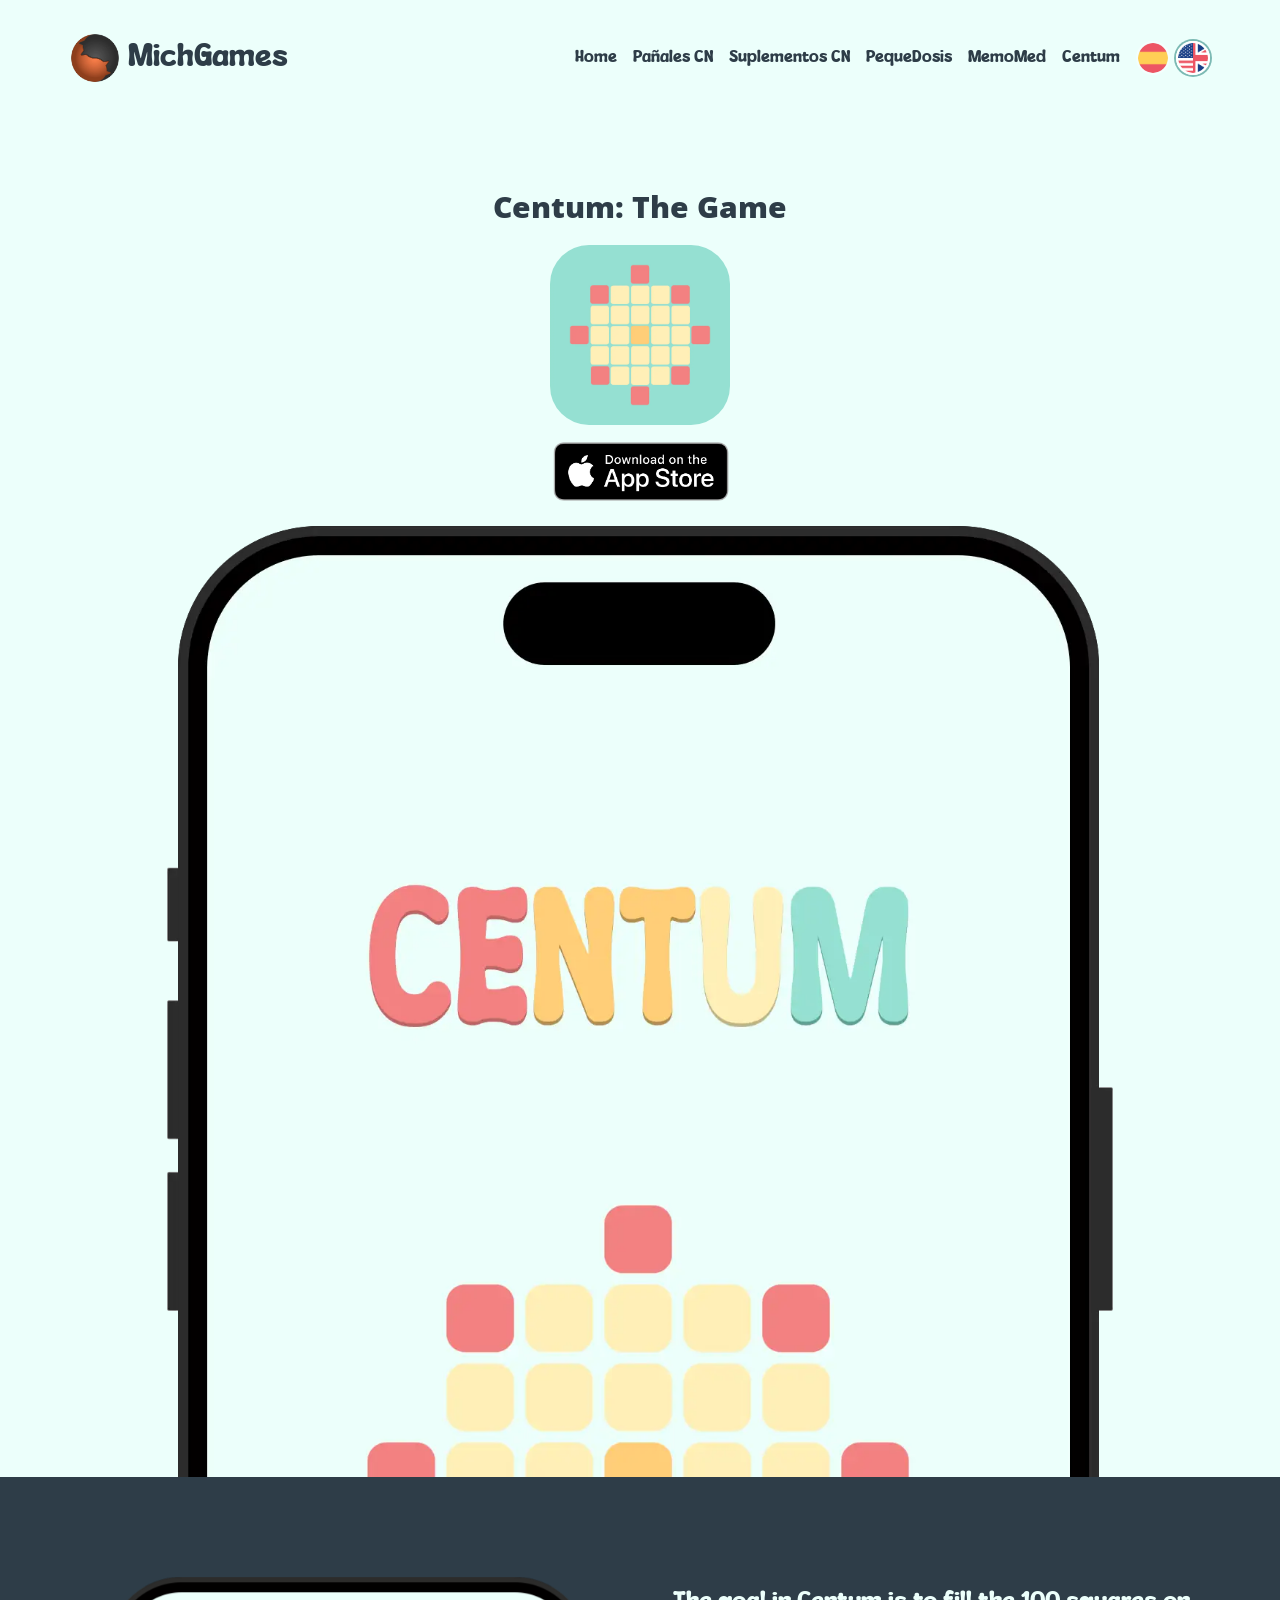
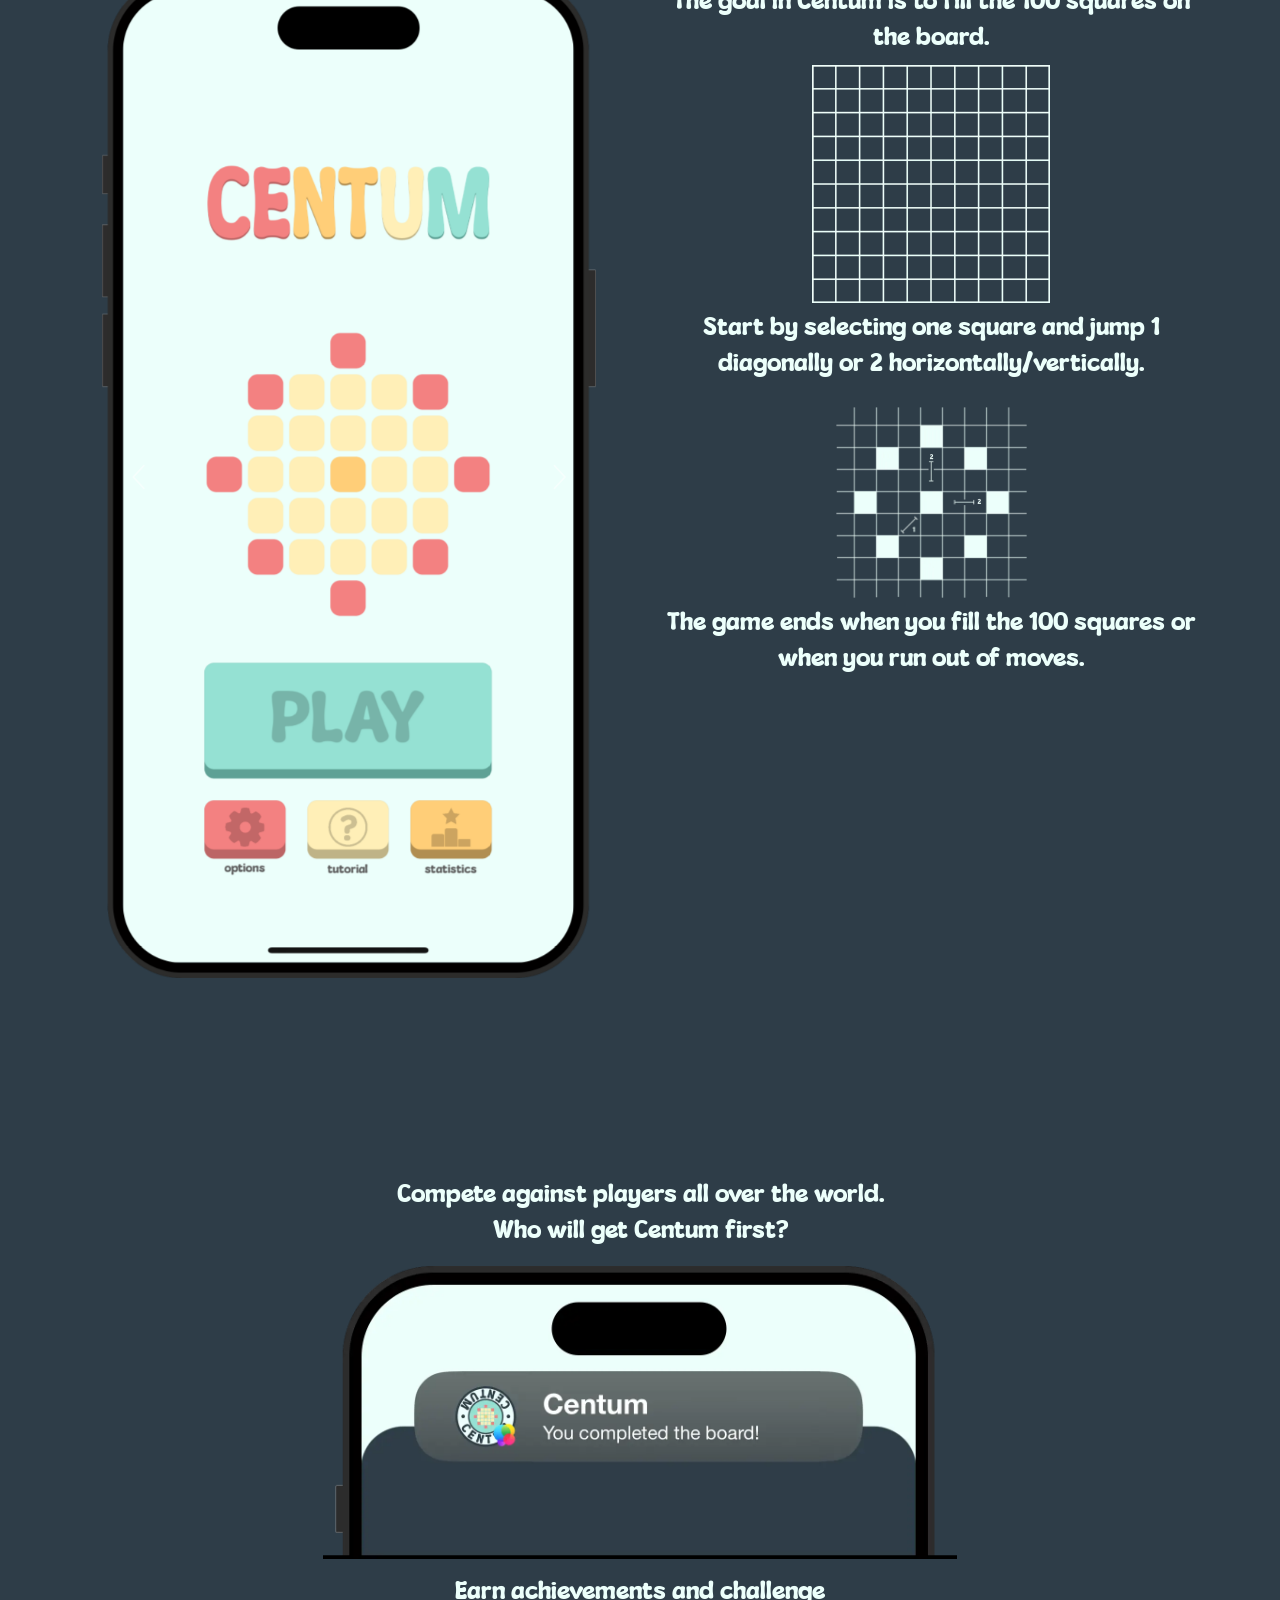
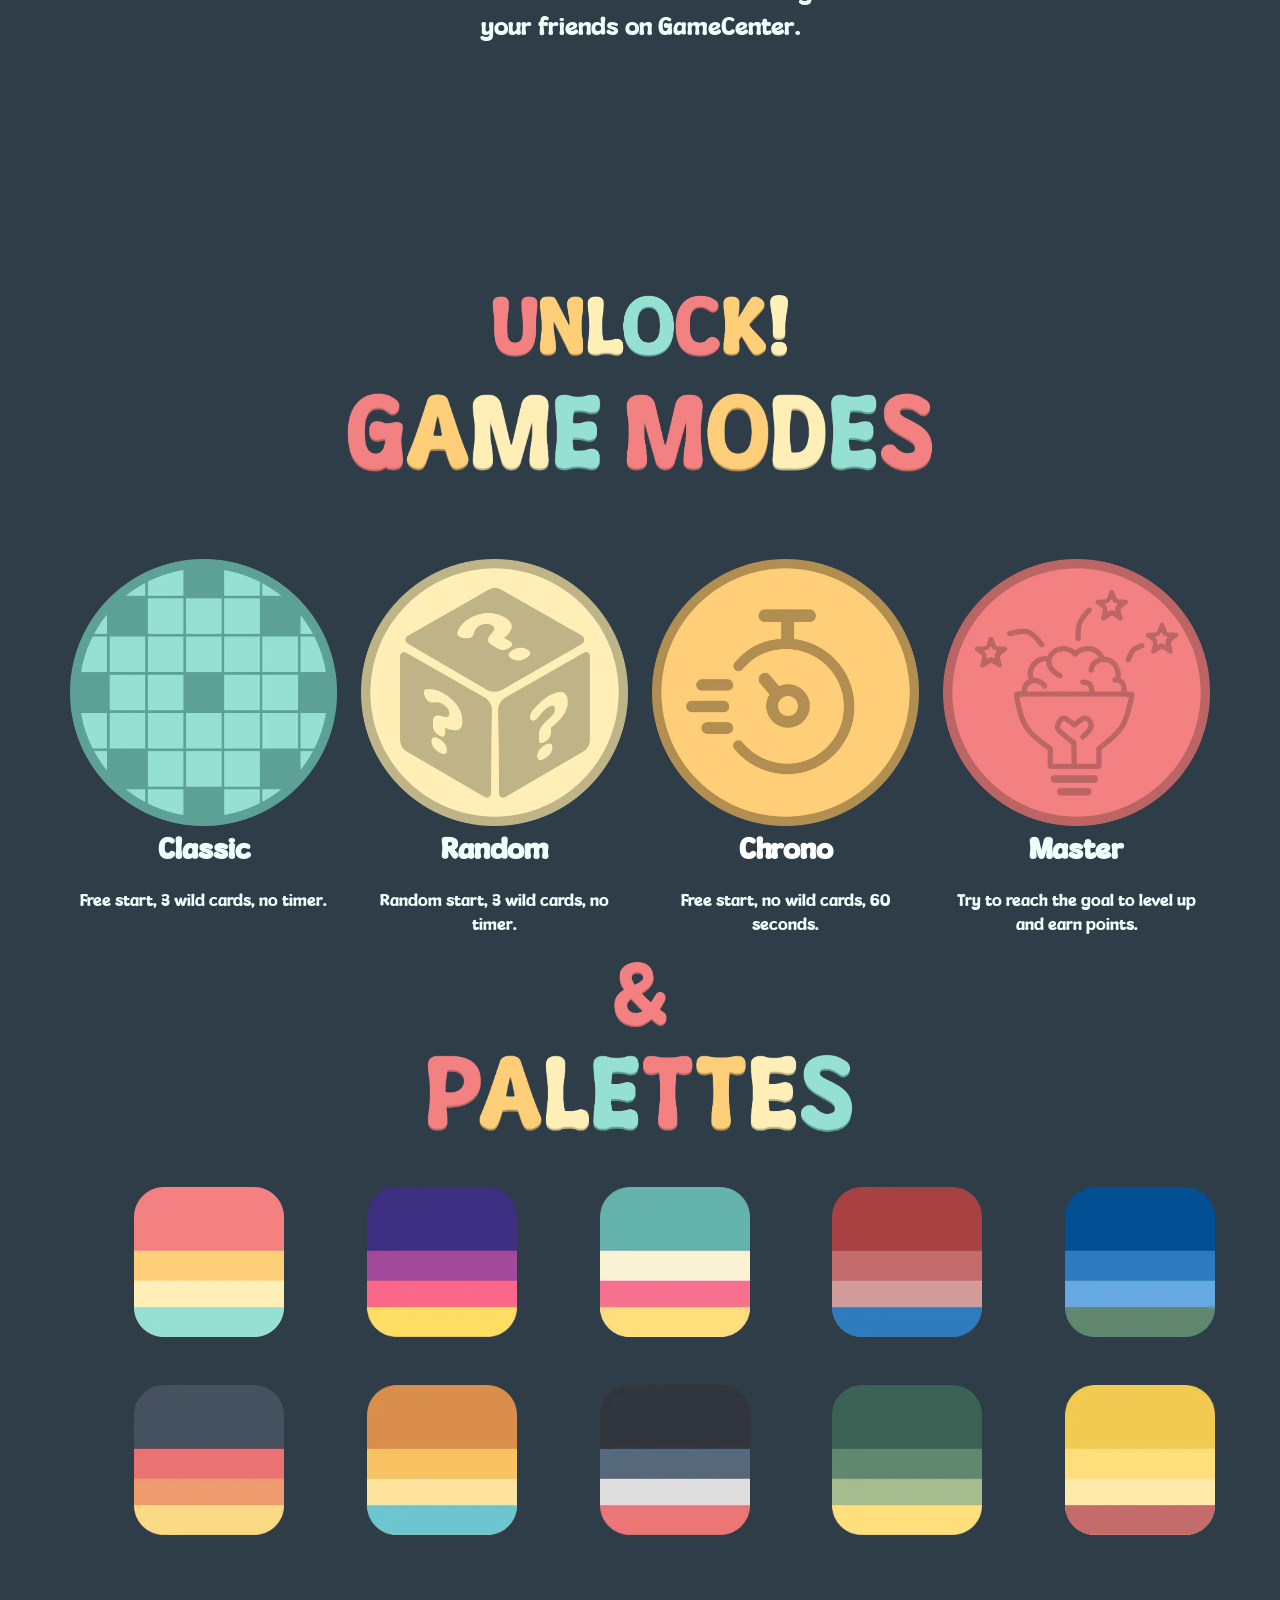
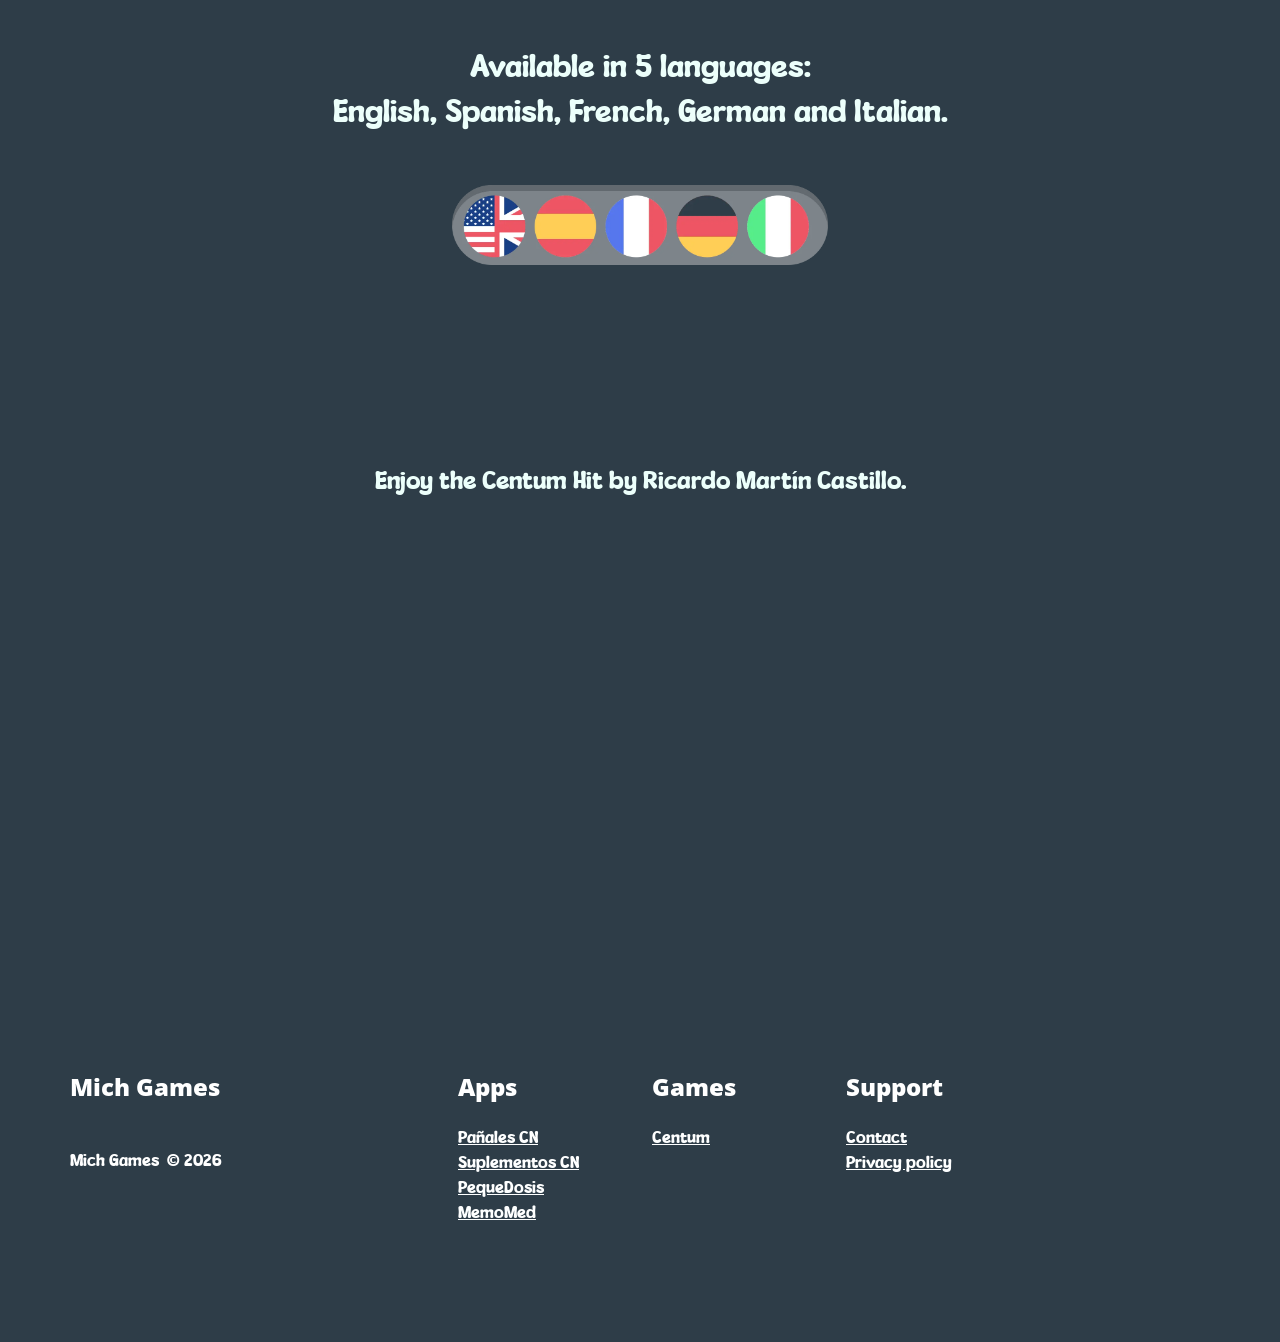
==== commit 890de631: "CamacoApps" ====
--- a/centum/index.html
+++ b/centum/index.html
@@ -3,21 +3,21 @@
 <head>
     <meta charset="utf-8">
     <meta name="keywords" content="">
-    <meta name="description" content="Centum en Mich Apps: juego de lógica y estrategia con información y capturas de la app.">
+    <meta name="description" content="Centum en MichGames: juego de lógica y estrategia con información y capturas de la app.">
     <meta property="og:type" content="website">
-    <meta property="og:site_name" content="Mich Apps">
+    <meta property="og:site_name" content="MichGames">
     <meta property="og:locale" content="es_ES">
-    <meta property="og:title" content="Centum | Mich Apps">
-    <meta property="og:description" content="Descubre Centum y su propuesta de juego de lógica dentro de Mich Apps.">
-    <meta property="og:url" content="https://mismichapps.github.io/centum/">
-    <meta property="og:image" content="https://mismichapps.github.io/img/Icon.png">
+    <meta property="og:title" content="Centum | MichGames">
+    <meta property="og:description" content="Descubre Centum y su propuesta de juego de lógica dentro de MichGames.">
+    <meta property="og:url" content="https://camacoapps.github.io/centum/">
+    <meta property="og:image" content="https://camacoapps.github.io/img/Icon.png">
     <meta name="viewport" content="width=device-width, initial-scale=1.0, viewport-fit=cover">
 	<meta name="robots" content="index, follow">
     <link rel="shortcut icon" type="image/x-icon" href="../favicon.ico">
     
 		<link rel="stylesheet" type="text/css" href="../all.css?2709">
 		<link href='https://fonts.googleapis.com/css?family=Open+Sans:400,600,800,40&display=swap&subset=latin,latin-ext' rel='stylesheet' type='text/css'>
-	    <title>Centum</title>
+	    <title>Centum | MichGames</title>
 	<style>
 		#navigation .language-selector {
 			display: inline-flex;
@@ -55,9 +55,11 @@
 <link rel="apple-touch-icon" sizes="180x180" href="/apple-touch-icon.png">
 <link rel="icon" type="image/png" sizes="32x32" href="/favicon-32x32.png">
 <link rel="icon" type="image/png" sizes="16x16" href="/favicon-16x16.png">
+    <link rel="icon" href="/favicon.ico" sizes="any">
 <link rel="manifest" href="/site.webmanifest">
-<link rel="mask-icon" href="/safari-pinned-tab.svg" color="#5bbad5">
-<meta name="msapplication-TileColor" content="#da532c">
+<link rel="mask-icon" href="/safari-pinned-tab.svg" color="#000000">
+<meta name="msapplication-TileColor" content="#ffffff">
+<meta name="msapplication-config" content="/browserconfig.xml">
 <meta name="theme-color" content="#0f766e">
 <meta name="apple-itunes-app" content="app-id=6741180099, app-argument=https://apps.apple.com/es/app/pa%C3%B1ales-cn/id6741180099">
 
@@ -88,7 +90,7 @@
 			<div class="col">
 				<nav class="navbar row navbar-expand-md navbar-dark" role="navigation">
 					<div class="container-fluid">
-						<a class="navbar-brand img-protected ltc-5851 link-navigation-style" href="../index.html"><picture><source type="image/webp" srcset="../img/mgslogo-1.webp"><img src="../img/mgslogo-1.png" alt="Logo Mich Apps" class="me-2" width="50" height="50"></picture>Mich Apps</a> 
+						<a class="navbar-brand img-protected ltc-5851 link-navigation-style" href="../index.html"><picture><source type="image/webp" srcset="../img/mgslogo-1.webp"><img src="../img/mgslogo-1.png" alt="Logo MichGames" class="me-2" width="50" height="50"></picture>MichGames</a> 
 						<button id="nav-toggle" type="button" class="ui-navbar-toggler navbar-toggler border-0 p-0 ms-auto me-md-0" aria-expanded="false" aria-label="Toggle navigation" data-bs-toggle="collapse" data-bs-target=".navbar-2066">
 							<span class="navbar-toggler-icon"><svg height="32" viewBox="0 0 32 32" width="32"><path class="svg-menu-icon" d="m2 9h28m-28 7h28m-28 7h28"></path></svg></span>
 						</button>
@@ -370,10 +372,10 @@
 		<div class="row">
 			<div class="col-lg-3 col-sm-12 col-md-12 mb-3">
 				<h4 class="text-sm-start text-start tc-4279 mb-4">
-					Mich Apps
+					Mich Games
 				</h4>
 				<p class="text-sm-start float-none text-start tc-4279">
-					<br>Mich Apps &nbsp;© 2025
+					<br>Mich Games &nbsp;© 2026
 				</p>
 			</div>
 				<div class="col-sm-6 col-lg-2 offset-lg-1 col-md-3 mb-3">
@@ -387,7 +389,7 @@
 					</h4><a href="./index.html" class="a-btn a-block">Centum</a>
 				</div>
 				<div class="col-md-3 col-sm-6 col-lg-2">
-					<h4 class="text-sm-start text-start tc-4279 mb-4" data-i18n="footer.support">Soporte</h4><a href="../contacto/index.html" class="a-btn a-block" data-i18n="footer.contact">Contacto</a><a href="../politicadeprivacidad/index.html" class="a-btn a-block" data-i18n="footer.policy">Política de Privacidad</a>
+					<h4 class="text-sm-start text-start tc-4279 mb-4" data-i18n="footer.support">Soporte</h4><a href="../contacto/index.html?area=games" class="a-btn a-block" data-i18n="footer.contact">Contacto</a><a href="../politicadeprivacidad/index.html" class="a-btn a-block" data-i18n="footer.policy">Política de Privacidad</a>
 				</div>
 		</div>
 	</div>
@@ -405,10 +407,10 @@
 <script>
 window.pageTranslations = {
 	es: {
-		"meta.title": "Centum | Mich Apps",
-		"meta.description": "Centum en Mich Apps: juego de lógica y estrategia con información y capturas de la app.",
-		"meta.ogTitle": "Centum | Mich Apps",
-		"meta.ogDescription": "Descubre Centum y su propuesta de juego de lógica dentro de Mich Apps.",
+		"meta.title": "Centum | MichGames",
+		"meta.description": "Centum en MichGames: juego de lógica y estrategia con información y capturas de la app.",
+		"meta.ogTitle": "Centum | MichGames",
+		"meta.ogDescription": "Descubre Centum y su propuesta de juego de lógica dentro de MichGames.",
 		"meta.ogLocale": "es_ES",
 		"centum.heroTitle": "Centum: El Juego",
 		"centum.goalText": "El objetivo de Centum es rellenar las 100 casillas del tablero.",
@@ -428,10 +430,10 @@
 		"centum.soundtrackText": "Disfruta del Centum Hit creado por Ricardo Martín Castillo."
 	},
 	en: {
-		"meta.title": "Centum | Mich Apps",
-		"meta.description": "Centum on Mich Apps: logic and strategy game with app details and screenshots.",
-		"meta.ogTitle": "Centum | Mich Apps",
-		"meta.ogDescription": "Discover Centum and its logic gameplay proposal on Mich Apps.",
+		"meta.title": "Centum | MichGames",
+		"meta.description": "Centum on MichGames: logic and strategy game with app details and screenshots.",
+		"meta.ogTitle": "Centum | MichGames",
+		"meta.ogDescription": "Discover Centum and its logic gameplay proposal on MichGames.",
 		"meta.ogLocale": "en_GB",
 		"centum.heroTitle": "Centum: The Game",
 		"centum.goalText": "The goal in Centum is to fill the 100 squares on the board.",
--- a/all.css
+++ b/all.css
@@ -4,7 +4,7 @@
  * Licensed under MIT (https://github.com/twbs/bootstrap/blob/main/LICENSE)
  */:root,[data-bs-theme=light]{--bs-blue:#0d6efd;--bs-indigo:#6610f2;--bs-purple:#6f42c1;--bs-pink:#d63384;--bs-red:#dc3545;--bs-orange:#fd7e14;--bs-yellow:#ffc107;--bs-green:#198754;--bs-teal:#20c997;--bs-cyan:#0dcaf0;--bs-black:#000;--bs-white:#fff;--bs-gray:#6c757d;--bs-gray-dark:#343a40;--bs-gray-100:#f8f9fa;--bs-gray-200:#e9ecef;--bs-gray-300:#dee2e6;--bs-gray-400:#ced4da;--bs-gray-500:#adb5bd;--bs-gray-600:#6c757d;--bs-gray-700:#495057;--bs-gray-800:#343a40;--bs-gray-900:#212529;--bs-primary:#0d6efd;--bs-secondary:#6c757d;--bs-success:#198754;--bs-info:#0dcaf0;--bs-warning:#ffc107;--bs-danger:#dc3545;--bs-light:#f8f9fa;--bs-dark:#212529;--bs-primary-rgb:13,110,253;--bs-secondary-rgb:108,117,125;--bs-success-rgb:25,135,84;--bs-info-rgb:13,202,240;--bs-warning-rgb:255,193,7;--bs-danger-rgb:220,53,69;--bs-light-rgb:248,249,250;--bs-dark-rgb:33,37,41;--bs-primary-text-emphasis:#052c65;--bs-secondary-text-emphasis:#2b2f32;--bs-success-text-emphasis:#0a3622;--bs-info-text-emphasis:#055160;--bs-warning-text-emphasis:#664d03;--bs-danger-text-emphasis:#58151c;--bs-light-text-emphasis:#495057;--bs-dark-text-emphasis:#495057;--bs-primary-bg-subtle:#cfe2ff;--bs-secondary-bg-subtle:#e2e3e5;--bs-success-bg-subtle:#d1e7dd;--bs-info-bg-subtle:#cff4fc;--bs-warning-bg-subtle:#fff3cd;--bs-danger-bg-subtle:#f8d7da;--bs-light-bg-subtle:#fcfcfd;--bs-dark-bg-subtle:#ced4da;--bs-primary-border-subtle:#9ec5fe;--bs-secondary-border-subtle:#c4c8cb;--bs-success-border-subtle:#a3cfbb;--bs-info-border-subtle:#9eeaf9;--bs-warning-border-subtle:#ffe69c;--bs-danger-border-subtle:#f1aeb5;--bs-light-border-subtle:#e9ecef;--bs-dark-border-subtle:#adb5bd;--bs-white-rgb:255,255,255;--bs-black-rgb:0,0,0;--bs-font-sans-serif:system-ui,-apple-system,"Segoe UI",Roboto,"Helvetica Neue","Noto Sans","Liberation Sans",Arial,sans-serif,"Apple Color Emoji","Segoe UI Emoji","Segoe UI Symbol","Noto Color Emoji";--bs-font-monospace:SFMono-Regular,Menlo,Monaco,Consolas,"Liberation Mono","Courier New",monospace;--bs-gradient:linear-gradient(180deg, rgba(255, 255, 255, 0.15), rgba(255, 255, 255, 0));--bs-body-font-family:var(--bs-font-sans-serif);--bs-body-font-size:1rem;--bs-body-font-weight:400;--bs-body-line-height:1.5;--bs-body-color:#212529;--bs-body-color-rgb:33,37,41;--bs-body-bg:#fff;--bs-body-bg-rgb:255,255,255;--bs-emphasis-color:#000;--bs-emphasis-color-rgb:0,0,0;--bs-secondary-color:rgba(33, 37, 41, 0.75);--bs-secondary-color-rgb:33,37,41;--bs-secondary-bg:#e9ecef;--bs-secondary-bg-rgb:233,236,239;--bs-tertiary-color:rgba(33, 37, 41, 0.5);--bs-tertiary-color-rgb:33,37,41;--bs-tertiary-bg:#f8f9fa;--bs-tertiary-bg-rgb:248,249,250;--bs-heading-color:inherit;--bs-link-color:#0d6efd;--bs-link-color-rgb:13,110,253;--bs-link-decoration:underline;--bs-link-hover-color:#0a58ca;--bs-link-hover-color-rgb:10,88,202;--bs-code-color:#d63384;--bs-highlight-color:#212529;--bs-highlight-bg:#fff3cd;--bs-border-width:1px;--bs-border-style:solid;--bs-border-color:#dee2e6;--bs-border-color-translucent:rgba(0, 0, 0, 0.175);--bs-border-radius:0.375rem;--bs-border-radius-sm:0.25rem;--bs-border-radius-lg:0.5rem;--bs-border-radius-xl:1rem;--bs-border-radius-xxl:2rem;--bs-border-radius-2xl:var(--bs-border-radius-xxl);--bs-border-radius-pill:50rem;--bs-box-shadow:0 0.5rem 1rem rgba(0, 0, 0, 0.15);--bs-box-shadow-sm:0 0.125rem 0.25rem rgba(0, 0, 0, 0.075);--bs-box-shadow-lg:0 1rem 3rem rgba(0, 0, 0, 0.175);--bs-box-shadow-inset:inset 0 1px 2px rgba(0, 0, 0, 0.075);--bs-focus-ring-width:0.25rem;--bs-focus-ring-opacity:0.25;--bs-focus-ring-color:rgba(13, 110, 253, 0.25);--bs-form-valid-color:#198754;--bs-form-valid-border-color:#198754;--bs-form-invalid-color:#dc3545;--bs-form-invalid-border-color:#dc3545}[data-bs-theme=dark]{color-scheme:dark;--bs-body-color:#dee2e6;--bs-body-color-rgb:222,226,230;--bs-body-bg:#212529;--bs-body-bg-rgb:33,37,41;--bs-emphasis-color:#fff;--bs-emphasis-color-rgb:255,255,255;--bs-secondary-color:rgba(222, 226, 230, 0.75);--bs-secondary-color-rgb:222,226,230;--bs-secondary-bg:#343a40;--bs-secondary-bg-rgb:52,58,64;--bs-tertiary-color:rgba(222, 226, 230, 0.5);--bs-tertiary-color-rgb:222,226,230;--bs-tertiary-bg:#2b3035;--bs-tertiary-bg-rgb:43,48,53;--bs-primary-text-emphasis:#6ea8fe;--bs-secondary-text-emphasis:#a7acb1;--bs-success-text-emphasis:#75b798;--bs-info-text-emphasis:#6edff6;--bs-warning-text-emphasis:#ffda6a;--bs-danger-text-emphasis:#ea868f;--bs-light-text-emphasis:#f8f9fa;--bs-dark-text-emphasis:#dee2e6;--bs-primary-bg-subtle:#031633;--bs-secondary-bg-subtle:#161719;--bs-success-bg-subtle:#051b11;--bs-info-bg-subtle:#032830;--bs-warning-bg-subtle:#332701;--bs-danger-bg-subtle:#2c0b0e;--bs-light-bg-subtle:#343a40;--bs-dark-bg-subtle:#1a1d20;--bs-primary-border-subtle:#084298;--bs-secondary-border-subtle:#41464b;--bs-success-border-subtle:#0f5132;--bs-info-border-subtle:#087990;--bs-warning-border-subtle:#997404;--bs-danger-border-subtle:#842029;--bs-light-border-subtle:#495057;--bs-dark-border-subtle:#343a40;--bs-heading-color:inherit;--bs-link-color:#6ea8fe;--bs-link-hover-color:#8bb9fe;--bs-link-color-rgb:110,168,254;--bs-link-hover-color-rgb:139,185,254;--bs-code-color:#e685b5;--bs-highlight-color:#dee2e6;--bs-highlight-bg:#664d03;--bs-border-color:#495057;--bs-border-color-translucent:rgba(255, 255, 255, 0.15);--bs-form-valid-color:#75b798;--bs-form-valid-border-color:#75b798;--bs-form-invalid-color:#ea868f;--bs-form-invalid-border-color:#ea868f}*,::after,::before{box-sizing:border-box}@media (prefers-reduced-motion:no-preference){:root{scroll-behavior:smooth}}body{margin:0;font-family:var(--bs-body-font-family);font-size:var(--bs-body-font-size);font-weight:var(--bs-body-font-weight);line-height:var(--bs-body-line-height);color:var(--bs-body-color);text-align:var(--bs-body-text-align);background-color:var(--bs-body-bg);-webkit-text-size-adjust:100%;-webkit-tap-highlight-color:transparent}hr{margin:1rem 0;color:inherit;border:0;border-top:var(--bs-border-width) solid;opacity:.25}.h1,.h2,.h3,.h4,.h5,.h6,h1,h2,h3,h4,h5,h6{margin-top:0;margin-bottom:.5rem;font-weight:500;line-height:1.2;color:var(--bs-heading-color)}.h1,h1{font-size:calc(1.375rem + 1.5vw)}@media (min-width:1200px){.h1,h1{font-size:2.5rem}}.h2,h2{font-size:calc(1.325rem + .9vw)}@media (min-width:1200px){.h2,h2{font-size:2rem}}.h3,h3{font-size:calc(1.3rem + .6vw)}@media (min-width:1200px){.h3,h3{font-size:1.75rem}}.h4,h4{font-size:calc(1.275rem + .3vw)}@media (min-width:1200px){.h4,h4{font-size:1.5rem}}.h5,h5{font-size:1.25rem}.h6,h6{font-size:1rem}p{margin-top:0;margin-bottom:1rem}abbr[title]{-webkit-text-decoration:underline dotted;text-decoration:underline dotted;cursor:help;-webkit-text-decoration-skip-ink:none;text-decoration-skip-ink:none}address{margin-bottom:1rem;font-style:normal;line-height:inherit}ol,ul{padding-left:2rem}dl,ol,ul{margin-top:0;margin-bottom:1rem}ol ol,ol ul,ul ol,ul ul{margin-bottom:0}dt{font-weight:700}dd{margin-bottom:.5rem;margin-left:0}blockquote{margin:0 0 1rem}b,strong{font-weight:bolder}.small,small{font-size:.875em}.mark,mark{padding:.1875em;color:var(--bs-highlight-color);background-color:var(--bs-highlight-bg)}sub,sup{position:relative;font-size:.75em;line-height:0;vertical-align:baseline}sub{bottom:-.25em}sup{top:-.5em}a{color:rgba(var(--bs-link-color-rgb),var(--bs-link-opacity,1));text-decoration:underline}a:hover{--bs-link-color-rgb:var(--bs-link-hover-color-rgb)}a:not([href]):not([class]),a:not([href]):not([class]):hover{color:inherit;text-decoration:none}code,kbd,pre,samp{font-family:var(--bs-font-monospace);font-size:1em}pre{display:block;margin-top:0;margin-bottom:1rem;overflow:auto;font-size:.875em}pre code{font-size:inherit;color:inherit;word-break:normal}code{font-size:.875em;color:var(--bs-code-color);word-wrap:break-word}a>code{color:inherit}kbd{padding:.1875rem .375rem;font-size:.875em;color:var(--bs-body-bg);background-color:var(--bs-body-color);border-radius:.25rem}kbd kbd{padding:0;font-size:1em}figure{margin:0 0 1rem}img,svg{vertical-align:middle}table{caption-side:bottom;border-collapse:collapse}caption{padding-top:.5rem;padding-bottom:.5rem;color:var(--bs-secondary-color);text-align:left}th{text-align:inherit;text-align:-webkit-match-parent}tbody,td,tfoot,th,thead,tr{border-color:inherit;border-style:solid;border-width:0}label{display:inline-block}button{border-radius:0}button:focus:not(:focus-visible){outline:0}button,input,optgroup,select,textarea{margin:0;font-family:inherit;font-size:inherit;line-height:inherit}button,select{text-transform:none}[role=button]{cursor:pointer}select{word-wrap:normal}select:disabled{opacity:1}[list]:not([type=date]):not([type=datetime-local]):not([type=month]):not([type=week]):not([type=time])::-webkit-calendar-picker-indicator{display:none!important}[type=button],[type=reset],[type=submit],button{-webkit-appearance:button}[type=button]:not(:disabled),[type=reset]:not(:disabled),[type=submit]:not(:disabled),button:not(:disabled){cursor:pointer}::-moz-focus-inner{padding:0;border-style:none}textarea{resize:vertical}fieldset{min-width:0;padding:0;margin:0;border:0}legend{float:left;width:100%;padding:0;margin-bottom:.5rem;font-size:calc(1.275rem + .3vw);line-height:inherit}@media (min-width:1200px){legend{font-size:1.5rem}}legend+*{clear:left}::-webkit-datetime-edit-day-field,::-webkit-datetime-edit-fields-wrapper,::-webkit-datetime-edit-hour-field,::-webkit-datetime-edit-minute,::-webkit-datetime-edit-month-field,::-webkit-datetime-edit-text,::-webkit-datetime-edit-year-field{padding:0}::-webkit-inner-spin-button{height:auto}[type=search]{-webkit-appearance:textfield;outline-offset:-2px}::-webkit-search-decoration{-webkit-appearance:none}::-webkit-color-swatch-wrapper{padding:0}::-webkit-file-upload-button{font:inherit;-webkit-appearance:button}::file-selector-button{font:inherit;-webkit-appearance:button}output{display:inline-block}iframe{border:0}summary{display:list-item;cursor:pointer}progress{vertical-align:baseline}[hidden]{display:none!important}.lead{font-size:1.25rem;font-weight:300}.display-1{font-size:calc(1.625rem + 4.5vw);font-weight:300;line-height:1.2}@media (min-width:1200px){.display-1{font-size:5rem}}.display-2{font-size:calc(1.575rem + 3.9vw);font-weight:300;line-height:1.2}@media (min-width:1200px){.display-2{font-size:4.5rem}}.display-3{font-size:calc(1.525rem + 3.3vw);font-weight:300;line-height:1.2}@media (min-width:1200px){.display-3{font-size:4rem}}.display-4{font-size:calc(1.475rem + 2.7vw);font-weight:300;line-height:1.2}@media (min-width:1200px){.display-4{font-size:3.5rem}}.display-5{font-size:calc(1.425rem + 2.1vw);font-weight:300;line-height:1.2}@media (min-width:1200px){.display-5{font-size:3rem}}.display-6{font-size:calc(1.375rem + 1.5vw);font-weight:300;line-height:1.2}@media (min-width:1200px){.display-6{font-size:2.5rem}}.list-unstyled{padding-left:0;list-style:none}.list-inline{padding-left:0;list-style:none}.list-inline-item{display:inline-block}.list-inline-item:not(:last-child){margin-right:.5rem}.initialism{font-size:.875em;text-transform:uppercase}.blockquote{margin-bottom:1rem;font-size:1.25rem}.blockquote>:last-child{margin-bottom:0}.blockquote-footer{margin-top:-1rem;margin-bottom:1rem;font-size:.875em;color:#6c757d}.blockquote-footer::before{content:"— "}.img-fluid{max-width:100%;height:auto}.img-thumbnail{padding:.25rem;background-color:var(--bs-body-bg);border:var(--bs-border-width) solid var(--bs-border-color);border-radius:var(--bs-border-radius);max-width:100%;height:auto}.figure{display:inline-block}.figure-img{margin-bottom:.5rem;line-height:1}.figure-caption{font-size:.875em;color:var(--bs-secondary-color)}.container,.container-fluid,.container-lg,.container-md,.container-sm,.container-xl,.container-xxl{--bs-gutter-x:1.5rem;--bs-gutter-y:0;width:100%;padding-right:calc(var(--bs-gutter-x) * .5);padding-left:calc(var(--bs-gutter-x) * .5);margin-right:auto;margin-left:auto}@media (min-width:576px){.container,.container-sm{max-width:540px}}@media (min-width:768px){.container,.container-md,.container-sm{max-width:720px}}@media (min-width:992px){.container,.container-lg,.container-md,.container-sm{max-width:960px}}@media (min-width:1200px){.container,.container-lg,.container-md,.container-sm,.container-xl{max-width:1140px}}@media (min-width:1400px){.container,.container-lg,.container-md,.container-sm,.container-xl,.container-xxl{max-width:1320px}}:root{--bs-breakpoint-xs:0;--bs-breakpoint-sm:576px;--bs-breakpoint-md:768px;--bs-breakpoint-lg:992px;--bs-breakpoint-xl:1200px;--bs-breakpoint-xxl:1400px}.row{--bs-gutter-x:1.5rem;--bs-gutter-y:0;display:flex;flex-wrap:wrap;margin-top:calc(-1 * var(--bs-gutter-y));margin-right:calc(-.5 * var(--bs-gutter-x));margin-left:calc(-.5 * var(--bs-gutter-x))}.row>*{flex-shrink:0;width:100%;max-width:100%;padding-right:calc(var(--bs-gutter-x) * .5);padding-left:calc(var(--bs-gutter-x) * .5);margin-top:var(--bs-gutter-y)}.col{flex:1 0 0%}.row-cols-auto>*{flex:0 0 auto;width:auto}.row-cols-1>*{flex:0 0 auto;width:100%}.row-cols-2>*{flex:0 0 auto;width:50%}.row-cols-3>*{flex:0 0 auto;width:33.33333333%}.row-cols-4>*{flex:0 0 auto;width:25%}.row-cols-5>*{flex:0 0 auto;width:20%}.row-cols-6>*{flex:0 0 auto;width:16.66666667%}.col-auto{flex:0 0 auto;width:auto}.col-1{flex:0 0 auto;width:8.33333333%}.col-2{flex:0 0 auto;width:16.66666667%}.col-3{flex:0 0 auto;width:25%}.col-4{flex:0 0 auto;width:33.33333333%}.col-5{flex:0 0 auto;width:41.66666667%}.col-6{flex:0 0 auto;width:50%}.col-7{flex:0 0 auto;width:58.33333333%}.col-8{flex:0 0 auto;width:66.66666667%}.col-9{flex:0 0 auto;width:75%}.col-10{flex:0 0 auto;width:83.33333333%}.col-11{flex:0 0 auto;width:91.66666667%}.col-12{flex:0 0 auto;width:100%}.offset-1{margin-left:8.33333333%}.offset-2{margin-left:16.66666667%}.offset-3{margin-left:25%}.offset-4{margin-left:33.33333333%}.offset-5{margin-left:41.66666667%}.offset-6{margin-left:50%}.offset-7{margin-left:58.33333333%}.offset-8{margin-left:66.66666667%}.offset-9{margin-left:75%}.offset-10{margin-left:83.33333333%}.offset-11{margin-left:91.66666667%}.g-0,.gx-0{--bs-gutter-x:0}.g-0,.gy-0{--bs-gutter-y:0}.g-1,.gx-1{--bs-gutter-x:0.25rem}.g-1,.gy-1{--bs-gutter-y:0.25rem}.g-2,.gx-2{--bs-gutter-x:0.5rem}.g-2,.gy-2{--bs-gutter-y:0.5rem}.g-3,.gx-3{--bs-gutter-x:1rem}.g-3,.gy-3{--bs-gutter-y:1rem}.g-4,.gx-4{--bs-gutter-x:1.5rem}.g-4,.gy-4{--bs-gutter-y:1.5rem}.g-5,.gx-5{--bs-gutter-x:3rem}.g-5,.gy-5{--bs-gutter-y:3rem}@media (min-width:576px){.col-sm{flex:1 0 0%}.row-cols-sm-auto>*{flex:0 0 auto;width:auto}.row-cols-sm-1>*{flex:0 0 auto;width:100%}.row-cols-sm-2>*{flex:0 0 auto;width:50%}.row-cols-sm-3>*{flex:0 0 auto;width:33.33333333%}.row-cols-sm-4>*{flex:0 0 auto;width:25%}.row-cols-sm-5>*{flex:0 0 auto;width:20%}.row-cols-sm-6>*{flex:0 0 auto;width:16.66666667%}.col-sm-auto{flex:0 0 auto;width:auto}.col-sm-1{flex:0 0 auto;width:8.33333333%}.col-sm-2{flex:0 0 auto;width:16.66666667%}.col-sm-3{flex:0 0 auto;width:25%}.col-sm-4{flex:0 0 auto;width:33.33333333%}.col-sm-5{flex:0 0 auto;width:41.66666667%}.col-sm-6{flex:0 0 auto;width:50%}.col-sm-7{flex:0 0 auto;width:58.33333333%}.col-sm-8{flex:0 0 auto;width:66.66666667%}.col-sm-9{flex:0 0 auto;width:75%}.col-sm-10{flex:0 0 auto;width:83.33333333%}.col-sm-11{flex:0 0 auto;width:91.66666667%}.col-sm-12{flex:0 0 auto;width:100%}.offset-sm-0{margin-left:0}.offset-sm-1{margin-left:8.33333333%}.offset-sm-2{margin-left:16.66666667%}.offset-sm-3{margin-left:25%}.offset-sm-4{margin-left:33.33333333%}.offset-sm-5{margin-left:41.66666667%}.offset-sm-6{margin-left:50%}.offset-sm-7{margin-left:58.33333333%}.offset-sm-8{margin-left:66.66666667%}.offset-sm-9{margin-left:75%}.offset-sm-10{margin-left:83.33333333%}.offset-sm-11{margin-left:91.66666667%}.g-sm-0,.gx-sm-0{--bs-gutter-x:0}.g-sm-0,.gy-sm-0{--bs-gutter-y:0}.g-sm-1,.gx-sm-1{--bs-gutter-x:0.25rem}.g-sm-1,.gy-sm-1{--bs-gutter-y:0.25rem}.g-sm-2,.gx-sm-2{--bs-gutter-x:0.5rem}.g-sm-2,.gy-sm-2{--bs-gutter-y:0.5rem}.g-sm-3,.gx-sm-3{--bs-gutter-x:1rem}.g-sm-3,.gy-sm-3{--bs-gutter-y:1rem}.g-sm-4,.gx-sm-4{--bs-gutter-x:1.5rem}.g-sm-4,.gy-sm-4{--bs-gutter-y:1.5rem}.g-sm-5,.gx-sm-5{--bs-gutter-x:3rem}.g-sm-5,.gy-sm-5{--bs-gutter-y:3rem}}@media (min-width:768px){.col-md{flex:1 0 0%}.row-cols-md-auto>*{flex:0 0 auto;width:auto}.row-cols-md-1>*{flex:0 0 auto;width:100%}.row-cols-md-2>*{flex:0 0 auto;width:50%}.row-cols-md-3>*{flex:0 0 auto;width:33.33333333%}.row-cols-md-4>*{flex:0 0 auto;width:25%}.row-cols-md-5>*{flex:0 0 auto;width:20%}.row-cols-md-6>*{flex:0 0 auto;width:16.66666667%}.col-md-auto{flex:0 0 auto;width:auto}.col-md-1{flex:0 0 auto;width:8.33333333%}.col-md-2{flex:0 0 auto;width:16.66666667%}.col-md-3{flex:0 0 auto;width:25%}.col-md-4{flex:0 0 auto;width:33.33333333%}.col-md-5{flex:0 0 auto;width:41.66666667%}.col-md-6{flex:0 0 auto;width:50%}.col-md-7{flex:0 0 auto;width:58.33333333%}.col-md-8{flex:0 0 auto;width:66.66666667%}.col-md-9{flex:0 0 auto;width:75%}.col-md-10{flex:0 0 auto;width:83.33333333%}.col-md-11{flex:0 0 auto;width:91.66666667%}.col-md-12{flex:0 0 auto;width:100%}.offset-md-0{margin-left:0}.offset-md-1{margin-left:8.33333333%}.offset-md-2{margin-left:16.66666667%}.offset-md-3{margin-left:25%}.offset-md-4{margin-left:33.33333333%}.offset-md-5{margin-left:41.66666667%}.offset-md-6{margin-left:50%}.offset-md-7{margin-left:58.33333333%}.offset-md-8{margin-left:66.66666667%}.offset-md-9{margin-left:75%}.offset-md-10{margin-left:83.33333333%}.offset-md-11{margin-left:91.66666667%}.g-md-0,.gx-md-0{--bs-gutter-x:0}.g-md-0,.gy-md-0{--bs-gutter-y:0}.g-md-1,.gx-md-1{--bs-gutter-x:0.25rem}.g-md-1,.gy-md-1{--bs-gutter-y:0.25rem}.g-md-2,.gx-md-2{--bs-gutter-x:0.5rem}.g-md-2,.gy-md-2{--bs-gutter-y:0.5rem}.g-md-3,.gx-md-3{--bs-gutter-x:1rem}.g-md-3,.gy-md-3{--bs-gutter-y:1rem}.g-md-4,.gx-md-4{--bs-gutter-x:1.5rem}.g-md-4,.gy-md-4{--bs-gutter-y:1.5rem}.g-md-5,.gx-md-5{--bs-gutter-x:3rem}.g-md-5,.gy-md-5{--bs-gutter-y:3rem}}@media (min-width:992px){.col-lg{flex:1 0 0%}.row-cols-lg-auto>*{flex:0 0 auto;width:auto}.row-cols-lg-1>*{flex:0 0 auto;width:100%}.row-cols-lg-2>*{flex:0 0 auto;width:50%}.row-cols-lg-3>*{flex:0 0 auto;width:33.33333333%}.row-cols-lg-4>*{flex:0 0 auto;width:25%}.row-cols-lg-5>*{flex:0 0 auto;width:20%}.row-cols-lg-6>*{flex:0 0 auto;width:16.66666667%}.col-lg-auto{flex:0 0 auto;width:auto}.col-lg-1{flex:0 0 auto;width:8.33333333%}.col-lg-2{flex:0 0 auto;width:16.66666667%}.col-lg-3{flex:0 0 auto;width:25%}.col-lg-4{flex:0 0 auto;width:33.33333333%}.col-lg-5{flex:0 0 auto;width:41.66666667%}.col-lg-6{flex:0 0 auto;width:50%}.col-lg-7{flex:0 0 auto;width:58.33333333%}.col-lg-8{flex:0 0 auto;width:66.66666667%}.col-lg-9{flex:0 0 auto;width:75%}.col-lg-10{flex:0 0 auto;width:83.33333333%}.col-lg-11{flex:0 0 auto;width:91.66666667%}.col-lg-12{flex:0 0 auto;width:100%}.offset-lg-0{margin-left:0}.offset-lg-1{margin-left:8.33333333%}.offset-lg-2{margin-left:16.66666667%}.offset-lg-3{margin-left:25%}.offset-lg-4{margin-left:33.33333333%}.offset-lg-5{margin-left:41.66666667%}.offset-lg-6{margin-left:50%}.offset-lg-7{margin-left:58.33333333%}.offset-lg-8{margin-left:66.66666667%}.offset-lg-9{margin-left:75%}.offset-lg-10{margin-left:83.33333333%}.offset-lg-11{margin-left:91.66666667%}.g-lg-0,.gx-lg-0{--bs-gutter-x:0}.g-lg-0,.gy-lg-0{--bs-gutter-y:0}.g-lg-1,.gx-lg-1{--bs-gutter-x:0.25rem}.g-lg-1,.gy-lg-1{--bs-gutter-y:0.25rem}.g-lg-2,.gx-lg-2{--bs-gutter-x:0.5rem}.g-lg-2,.gy-lg-2{--bs-gutter-y:0.5rem}.g-lg-3,.gx-lg-3{--bs-gutter-x:1rem}.g-lg-3,.gy-lg-3{--bs-gutter-y:1rem}.g-lg-4,.gx-lg-4{--bs-gutter-x:1.5rem}.g-lg-4,.gy-lg-4{--bs-gutter-y:1.5rem}.g-lg-5,.gx-lg-5{--bs-gutter-x:3rem}.g-lg-5,.gy-lg-5{--bs-gutter-y:3rem}}@media (min-width:1200px){.col-xl{flex:1 0 0%}.row-cols-xl-auto>*{flex:0 0 auto;width:auto}.row-cols-xl-1>*{flex:0 0 auto;width:100%}.row-cols-xl-2>*{flex:0 0 auto;width:50%}.row-cols-xl-3>*{flex:0 0 auto;width:33.33333333%}.row-cols-xl-4>*{flex:0 0 auto;width:25%}.row-cols-xl-5>*{flex:0 0 auto;width:20%}.row-cols-xl-6>*{flex:0 0 auto;width:16.66666667%}.col-xl-auto{flex:0 0 auto;width:auto}.col-xl-1{flex:0 0 auto;width:8.33333333%}.col-xl-2{flex:0 0 auto;width:16.66666667%}.col-xl-3{flex:0 0 auto;width:25%}.col-xl-4{flex:0 0 auto;width:33.33333333%}.col-xl-5{flex:0 0 auto;width:41.66666667%}.col-xl-6{flex:0 0 auto;width:50%}.col-xl-7{flex:0 0 auto;width:58.33333333%}.col-xl-8{flex:0 0 auto;width:66.66666667%}.col-xl-9{flex:0 0 auto;width:75%}.col-xl-10{flex:0 0 auto;width:83.33333333%}.col-xl-11{flex:0 0 auto;width:91.66666667%}.col-xl-12{flex:0 0 auto;width:100%}.offset-xl-0{margin-left:0}.offset-xl-1{margin-left:8.33333333%}.offset-xl-2{margin-left:16.66666667%}.offset-xl-3{margin-left:25%}.offset-xl-4{margin-left:33.33333333%}.offset-xl-5{margin-left:41.66666667%}.offset-xl-6{margin-left:50%}.offset-xl-7{margin-left:58.33333333%}.offset-xl-8{margin-left:66.66666667%}.offset-xl-9{margin-left:75%}.offset-xl-10{margin-left:83.33333333%}.offset-xl-11{margin-left:91.66666667%}.g-xl-0,.gx-xl-0{--bs-gutter-x:0}.g-xl-0,.gy-xl-0{--bs-gutter-y:0}.g-xl-1,.gx-xl-1{--bs-gutter-x:0.25rem}.g-xl-1,.gy-xl-1{--bs-gutter-y:0.25rem}.g-xl-2,.gx-xl-2{--bs-gutter-x:0.5rem}.g-xl-2,.gy-xl-2{--bs-gutter-y:0.5rem}.g-xl-3,.gx-xl-3{--bs-gutter-x:1rem}.g-xl-3,.gy-xl-3{--bs-gutter-y:1rem}.g-xl-4,.gx-xl-4{--bs-gutter-x:1.5rem}.g-xl-4,.gy-xl-4{--bs-gutter-y:1.5rem}.g-xl-5,.gx-xl-5{--bs-gutter-x:3rem}.g-xl-5,.gy-xl-5{--bs-gutter-y:3rem}}@media (min-width:1400px){.col-xxl{flex:1 0 0%}.row-cols-xxl-auto>*{flex:0 0 auto;width:auto}.row-cols-xxl-1>*{flex:0 0 auto;width:100%}.row-cols-xxl-2>*{flex:0 0 auto;width:50%}.row-cols-xxl-3>*{flex:0 0 auto;width:33.33333333%}.row-cols-xxl-4>*{flex:0 0 auto;width:25%}.row-cols-xxl-5>*{flex:0 0 auto;width:20%}.row-cols-xxl-6>*{flex:0 0 auto;width:16.66666667%}.col-xxl-auto{flex:0 0 auto;width:auto}.col-xxl-1{flex:0 0 auto;width:8.33333333%}.col-xxl-2{flex:0 0 auto;width:16.66666667%}.col-xxl-3{flex:0 0 auto;width:25%}.col-xxl-4{flex:0 0 auto;width:33.33333333%}.col-xxl-5{flex:0 0 auto;width:41.66666667%}.col-xxl-6{flex:0 0 auto;width:50%}.col-xxl-7{flex:0 0 auto;width:58.33333333%}.col-xxl-8{flex:0 0 auto;width:66.66666667%}.col-xxl-9{flex:0 0 auto;width:75%}.col-xxl-10{flex:0 0 auto;width:83.33333333%}.col-xxl-11{flex:0 0 auto;width:91.66666667%}.col-xxl-12{flex:0 0 auto;width:100%}.offset-xxl-0{margin-left:0}.offset-xxl-1{margin-left:8.33333333%}.offset-xxl-2{margin-left:16.66666667%}.offset-xxl-3{margin-left:25%}.offset-xxl-4{margin-left:33.33333333%}.offset-xxl-5{margin-left:41.66666667%}.offset-xxl-6{margin-left:50%}.offset-xxl-7{margin-left:58.33333333%}.offset-xxl-8{margin-left:66.66666667%}.offset-xxl-9{margin-left:75%}.offset-xxl-10{margin-left:83.33333333%}.offset-xxl-11{margin-left:91.66666667%}.g-xxl-0,.gx-xxl-0{--bs-gutter-x:0}.g-xxl-0,.gy-xxl-0{--bs-gutter-y:0}.g-xxl-1,.gx-xxl-1{--bs-gutter-x:0.25rem}.g-xxl-1,.gy-xxl-1{--bs-gutter-y:0.25rem}.g-xxl-2,.gx-xxl-2{--bs-gutter-x:0.5rem}.g-xxl-2,.gy-xxl-2{--bs-gutter-y:0.5rem}.g-xxl-3,.gx-xxl-3{--bs-gutter-x:1rem}.g-xxl-3,.gy-xxl-3{--bs-gutter-y:1rem}.g-xxl-4,.gx-xxl-4{--bs-gutter-x:1.5rem}.g-xxl-4,.gy-xxl-4{--bs-gutter-y:1.5rem}.g-xxl-5,.gx-xxl-5{--bs-gutter-x:3rem}.g-xxl-5,.gy-xxl-5{--bs-gutter-y:3rem}}.table{--bs-table-color-type:initial;--bs-table-bg-type:initial;--bs-table-color-state:initial;--bs-table-bg-state:initial;--bs-table-color:var(--bs-emphasis-color);--bs-table-bg:var(--bs-body-bg);--bs-table-border-color:var(--bs-border-color);--bs-table-accent-bg:transparent;--bs-table-striped-color:var(--bs-emphasis-color);--bs-table-striped-bg:rgba(var(--bs-emphasis-color-rgb), 0.05);--bs-table-active-color:var(--bs-emphasis-color);--bs-table-active-bg:rgba(var(--bs-emphasis-color-rgb), 0.1);--bs-table-hover-color:var(--bs-emphasis-color);--bs-table-hover-bg:rgba(var(--bs-emphasis-color-rgb), 0.075);width:100%;margin-bottom:1rem;vertical-align:top;border-color:var(--bs-table-border-color)}.table>:not(caption)>*>*{padding:.5rem .5rem;color:var(--bs-table-color-state,var(--bs-table-color-type,var(--bs-table-color)));background-color:var(--bs-table-bg);border-bottom-width:var(--bs-border-width);box-shadow:inset 0 0 0 9999px var(--bs-table-bg-state,var(--bs-table-bg-type,var(--bs-table-accent-bg)))}.table>tbody{vertical-align:inherit}.table>thead{vertical-align:bottom}.table-group-divider{border-top:calc(var(--bs-border-width) * 2) solid currentcolor}.caption-top{caption-side:top}.table-sm>:not(caption)>*>*{padding:.25rem .25rem}.table-bordered>:not(caption)>*{border-width:var(--bs-border-width) 0}.table-bordered>:not(caption)>*>*{border-width:0 var(--bs-border-width)}.table-borderless>:not(caption)>*>*{border-bottom-width:0}.table-borderless>:not(:first-child){border-top-width:0}.table-striped>tbody>tr:nth-of-type(odd)>*{--bs-table-color-type:var(--bs-table-striped-color);--bs-table-bg-type:var(--bs-table-striped-bg)}.table-striped-columns>:not(caption)>tr>:nth-child(2n){--bs-table-color-type:var(--bs-table-striped-color);--bs-table-bg-type:var(--bs-table-striped-bg)}.table-active{--bs-table-color-state:var(--bs-table-active-color);--bs-table-bg-state:var(--bs-table-active-bg)}.table-hover>tbody>tr:hover>*{--bs-table-color-state:var(--bs-table-hover-color);--bs-table-bg-state:var(--bs-table-hover-bg)}.table-primary{--bs-table-color:#000;--bs-table-bg:#cfe2ff;--bs-table-border-color:#a6b5cc;--bs-table-striped-bg:#c5d7f2;--bs-table-striped-color:#000;--bs-table-active-bg:#bacbe6;--bs-table-active-color:#000;--bs-table-hover-bg:#bfd1ec;--bs-table-hover-color:#000;color:var(--bs-table-color);border-color:var(--bs-table-border-color)}.table-secondary{--bs-table-color:#000;--bs-table-bg:#e2e3e5;--bs-table-border-color:#b5b6b7;--bs-table-striped-bg:#d7d8da;--bs-table-striped-color:#000;--bs-table-active-bg:#cbccce;--bs-table-active-color:#000;--bs-table-hover-bg:#d1d2d4;--bs-table-hover-color:#000;color:var(--bs-table-color);border-color:var(--bs-table-border-color)}.table-success{--bs-table-color:#000;--bs-table-bg:#d1e7dd;--bs-table-border-color:#a7b9b1;--bs-table-striped-bg:#c7dbd2;--bs-table-striped-color:#000;--bs-table-active-bg:#bcd0c7;--bs-table-active-color:#000;--bs-table-hover-bg:#c1d6cc;--bs-table-hover-color:#000;color:var(--bs-table-color);border-color:var(--bs-table-border-color)}.table-info{--bs-table-color:#000;--bs-table-bg:#cff4fc;--bs-table-border-color:#a6c3ca;--bs-table-striped-bg:#c5e8ef;--bs-table-striped-color:#000;--bs-table-active-bg:#badce3;--bs-table-active-color:#000;--bs-table-hover-bg:#bfe2e9;--bs-table-hover-color:#000;color:var(--bs-table-color);border-color:var(--bs-table-border-color)}.table-warning{--bs-table-color:#000;--bs-table-bg:#fff3cd;--bs-table-border-color:#ccc2a4;--bs-table-striped-bg:#f2e7c3;--bs-table-striped-color:#000;--bs-table-active-bg:#e6dbb9;--bs-table-active-color:#000;--bs-table-hover-bg:#ece1be;--bs-table-hover-color:#000;color:var(--bs-table-color);border-color:var(--bs-table-border-color)}.table-danger{--bs-table-color:#000;--bs-table-bg:#f8d7da;--bs-table-border-color:#c6acae;--bs-table-striped-bg:#eccccf;--bs-table-striped-color:#000;--bs-table-active-bg:#dfc2c4;--bs-table-active-color:#000;--bs-table-hover-bg:#e5c7ca;--bs-table-hover-color:#000;color:var(--bs-table-color);border-color:var(--bs-table-border-color)}.table-light{--bs-table-color:#000;--bs-table-bg:#f8f9fa;--bs-table-border-color:#c6c7c8;--bs-table-striped-bg:#ecedee;--bs-table-striped-color:#000;--bs-table-active-bg:#dfe0e1;--bs-table-active-color:#000;--bs-table-hover-bg:#e5e6e7;--bs-table-hover-color:#000;color:var(--bs-table-color);border-color:var(--bs-table-border-color)}.table-dark{--bs-table-color:#fff;--bs-table-bg:#212529;--bs-table-border-color:#4d5154;--bs-table-striped-bg:#2c3034;--bs-table-striped-color:#fff;--bs-table-active-bg:#373b3e;--bs-table-active-color:#fff;--bs-table-hover-bg:#323539;--bs-table-hover-color:#fff;color:var(--bs-table-color);border-color:var(--bs-table-border-color)}.table-responsive{overflow-x:auto;-webkit-overflow-scrolling:touch}@media (max-width:575.98px){.table-responsive-sm{overflow-x:auto;-webkit-overflow-scrolling:touch}}@media (max-width:767.98px){.table-responsive-md{overflow-x:auto;-webkit-overflow-scrolling:touch}}@media (max-width:991.98px){.table-responsive-lg{overflow-x:auto;-webkit-overflow-scrolling:touch}}@media (max-width:1199.98px){.table-responsive-xl{overflow-x:auto;-webkit-overflow-scrolling:touch}}@media (max-width:1399.98px){.table-responsive-xxl{overflow-x:auto;-webkit-overflow-scrolling:touch}}.form-label{margin-bottom:.5rem}.col-form-label{padding-top:calc(.375rem + var(--bs-border-width));padding-bottom:calc(.375rem + var(--bs-border-width));margin-bottom:0;font-size:inherit;line-height:1.5}.col-form-label-lg{padding-top:calc(.5rem + var(--bs-border-width));padding-bottom:calc(.5rem + var(--bs-border-width));font-size:1.25rem}.col-form-label-sm{padding-top:calc(.25rem + var(--bs-border-width));padding-bottom:calc(.25rem + var(--bs-border-width));font-size:.875rem}.form-text{margin-top:.25rem;font-size:.875em;color:var(--bs-secondary-color)}.form-control{display:block;width:100%;padding:.375rem .75rem;font-size:1rem;font-weight:400;line-height:1.5;color:var(--bs-body-color);-webkit-appearance:none;-moz-appearance:none;appearance:none;background-color:var(--bs-body-bg);background-clip:padding-box;border:var(--bs-border-width) solid var(--bs-border-color);border-radius:var(--bs-border-radius);transition:border-color .15s ease-in-out,box-shadow .15s ease-in-out}@media (prefers-reduced-motion:reduce){.form-control{transition:none}}.form-control[type=file]{overflow:hidden}.form-control[type=file]:not(:disabled):not([readonly]){cursor:pointer}.form-control:focus{color:var(--bs-body-color);background-color:var(--bs-body-bg);border-color:#86b7fe;outline:0;box-shadow:0 0 0 .25rem rgba(13,110,253,.25)}.form-control::-webkit-date-and-time-value{min-width:85px;height:1.5em;margin:0}.form-control::-webkit-datetime-edit{display:block;padding:0}.form-control::-moz-placeholder{color:var(--bs-secondary-color);opacity:1}.form-control::placeholder{color:var(--bs-secondary-color);opacity:1}.form-control:disabled{background-color:var(--bs-secondary-bg);opacity:1}.form-control::-webkit-file-upload-button{padding:.375rem .75rem;margin:-.375rem -.75rem;-webkit-margin-end:.75rem;margin-inline-end:.75rem;color:var(--bs-body-color);background-color:var(--bs-tertiary-bg);pointer-events:none;border-color:inherit;border-style:solid;border-width:0;border-inline-end-width:var(--bs-border-width);border-radius:0;-webkit-transition:color .15s ease-in-out,background-color .15s ease-in-out,border-color .15s ease-in-out,box-shadow .15s ease-in-out;transition:color .15s ease-in-out,background-color .15s ease-in-out,border-color .15s ease-in-out,box-shadow .15s ease-in-out}.form-control::file-selector-button{padding:.375rem .75rem;margin:-.375rem -.75rem;-webkit-margin-end:.75rem;margin-inline-end:.75rem;color:var(--bs-body-color);background-color:var(--bs-tertiary-bg);pointer-events:none;border-color:inherit;border-style:solid;border-width:0;border-inline-end-width:var(--bs-border-width);border-radius:0;transition:color .15s ease-in-out,background-color .15s ease-in-out,border-color .15s ease-in-out,box-shadow .15s ease-in-out}@media (prefers-reduced-motion:reduce){.form-control::-webkit-file-upload-button{-webkit-transition:none;transition:none}.form-control::file-selector-button{transition:none}}.form-control:hover:not(:disabled):not([readonly])::-webkit-file-upload-button{background-color:var(--bs-secondary-bg)}.form-control:hover:not(:disabled):not([readonly])::file-selector-button{background-color:var(--bs-secondary-bg)}.form-control-plaintext{display:block;width:100%;padding:.375rem 0;margin-bottom:0;line-height:1.5;color:var(--bs-body-color);background-color:transparent;border:solid transparent;border-width:var(--bs-border-width) 0}.form-control-plaintext:focus{outline:0}.form-control-plaintext.form-control-lg,.form-control-plaintext.form-control-sm{padding-right:0;padding-left:0}.form-control-sm{min-height:calc(1.5em + .5rem + calc(var(--bs-border-width) * 2));padding:.25rem .5rem;font-size:.875rem;border-radius:var(--bs-border-radius-sm)}.form-control-sm::-webkit-file-upload-button{padding:.25rem .5rem;margin:-.25rem -.5rem;-webkit-margin-end:.5rem;margin-inline-end:.5rem}.form-control-sm::file-selector-button{padding:.25rem .5rem;margin:-.25rem -.5rem;-webkit-margin-end:.5rem;margin-inline-end:.5rem}.form-control-lg{min-height:calc(1.5em + 1rem + calc(var(--bs-border-width) * 2));padding:.5rem 1rem;font-size:1.25rem;border-radius:var(--bs-border-radius-lg)}.form-control-lg::-webkit-file-upload-button{padding:.5rem 1rem;margin:-.5rem -1rem;-webkit-margin-end:1rem;margin-inline-end:1rem}.form-control-lg::file-selector-button{padding:.5rem 1rem;margin:-.5rem -1rem;-webkit-margin-end:1rem;margin-inline-end:1rem}textarea.form-control{min-height:calc(1.5em + .75rem + calc(var(--bs-border-width) * 2))}textarea.form-control-sm{min-height:calc(1.5em + .5rem + calc(var(--bs-border-width) * 2))}textarea.form-control-lg{min-height:calc(1.5em + 1rem + calc(var(--bs-border-width) * 2))}.form-control-color{width:3rem;height:calc(1.5em + .75rem + calc(var(--bs-border-width) * 2));padding:.375rem}.form-control-color:not(:disabled):not([readonly]){cursor:pointer}.form-control-color::-moz-color-swatch{border:0!important;border-radius:var(--bs-border-radius)}.form-control-color::-webkit-color-swatch{border:0!important;border-radius:var(--bs-border-radius)}.form-control-color.form-control-sm{height:calc(1.5em + .5rem + calc(var(--bs-border-width) * 2))}.form-control-color.form-control-lg{height:calc(1.5em + 1rem + calc(var(--bs-border-width) * 2))}.form-select{--bs-form-select-bg-img:url("data:image/svg+xml,%3csvg xmlns='http://www.w3.org/2000/svg' viewBox='0 0 16 16'%3e%3cpath fill='none' stroke='%23343a40' stroke-linecap='round' stroke-linejoin='round' stroke-width='2' d='m2 5 6 6 6-6'/%3e%3c/svg%3e");display:block;width:100%;padding:.375rem 2.25rem .375rem .75rem;font-size:1rem;font-weight:400;line-height:1.5;color:var(--bs-body-color);-webkit-appearance:none;-moz-appearance:none;appearance:none;background-color:var(--bs-body-bg);background-image:var(--bs-form-select-bg-img),var(--bs-form-select-bg-icon,none);background-repeat:no-repeat;background-position:right .75rem center;background-size:16px 12px;border:var(--bs-border-width) solid var(--bs-border-color);border-radius:var(--bs-border-radius);transition:border-color .15s ease-in-out,box-shadow .15s ease-in-out}@media (prefers-reduced-motion:reduce){.form-select{transition:none}}.form-select:focus{border-color:#86b7fe;outline:0;box-shadow:0 0 0 .25rem rgba(13,110,253,.25)}.form-select[multiple],.form-select[size]:not([size="1"]){padding-right:.75rem;background-image:none}.form-select:disabled{background-color:var(--bs-secondary-bg)}.form-select:-moz-focusring{color:transparent;text-shadow:0 0 0 var(--bs-body-color)}.form-select-sm{padding-top:.25rem;padding-bottom:.25rem;padding-left:.5rem;font-size:.875rem;border-radius:var(--bs-border-radius-sm)}.form-select-lg{padding-top:.5rem;padding-bottom:.5rem;padding-left:1rem;font-size:1.25rem;border-radius:var(--bs-border-radius-lg)}[data-bs-theme=dark] .form-select{--bs-form-select-bg-img:url("data:image/svg+xml,%3csvg xmlns='http://www.w3.org/2000/svg' viewBox='0 0 16 16'%3e%3cpath fill='none' stroke='%23dee2e6' stroke-linecap='round' stroke-linejoin='round' stroke-width='2' d='m2 5 6 6 6-6'/%3e%3c/svg%3e")}.form-check{display:block;min-height:1.5rem;padding-left:1.5em;margin-bottom:.125rem}.form-check .form-check-input{float:left;margin-left:-1.5em}.form-check-reverse{padding-right:1.5em;padding-left:0;text-align:right}.form-check-reverse .form-check-input{float:right;margin-right:-1.5em;margin-left:0}.form-check-input{--bs-form-check-bg:var(--bs-body-bg);flex-shrink:0;width:1em;height:1em;margin-top:.25em;vertical-align:top;-webkit-appearance:none;-moz-appearance:none;appearance:none;background-color:var(--bs-form-check-bg);background-image:var(--bs-form-check-bg-image);background-repeat:no-repeat;background-position:center;background-size:contain;border:var(--bs-border-width) solid var(--bs-border-color);-webkit-print-color-adjust:exact;color-adjust:exact;print-color-adjust:exact}.form-check-input[type=checkbox]{border-radius:.25em}.form-check-input[type=radio]{border-radius:50%}.form-check-input:active{filter:brightness(90%)}.form-check-input:focus{border-color:#86b7fe;outline:0;box-shadow:0 0 0 .25rem rgba(13,110,253,.25)}.form-check-input:checked{background-color:#0d6efd;border-color:#0d6efd}.form-check-input:checked[type=checkbox]{--bs-form-check-bg-image:url("data:image/svg+xml,%3csvg xmlns='http://www.w3.org/2000/svg' viewBox='0 0 20 20'%3e%3cpath fill='none' stroke='%23fff' stroke-linecap='round' stroke-linejoin='round' stroke-width='3' d='m6 10 3 3 6-6'/%3e%3c/svg%3e")}.form-check-input:checked[type=radio]{--bs-form-check-bg-image:url("data:image/svg+xml,%3csvg xmlns='http://www.w3.org/2000/svg' viewBox='-4 -4 8 8'%3e%3ccircle r='2' fill='%23fff'/%3e%3c/svg%3e")}.form-check-input[type=checkbox]:indeterminate{background-color:#0d6efd;border-color:#0d6efd;--bs-form-check-bg-image:url("data:image/svg+xml,%3csvg xmlns='http://www.w3.org/2000/svg' viewBox='0 0 20 20'%3e%3cpath fill='none' stroke='%23fff' stroke-linecap='round' stroke-linejoin='round' stroke-width='3' d='M6 10h8'/%3e%3c/svg%3e")}.form-check-input:disabled{pointer-events:none;filter:none;opacity:.5}.form-check-input:disabled~.form-check-label,.form-check-input[disabled]~.form-check-label{cursor:default;opacity:.5}.form-switch{padding-left:2.5em}.form-switch .form-check-input{--bs-form-switch-bg:url("data:image/svg+xml,%3csvg xmlns='http://www.w3.org/2000/svg' viewBox='-4 -4 8 8'%3e%3ccircle r='3' fill='rgba%280, 0, 0, 0.25%29'/%3e%3c/svg%3e");width:2em;margin-left:-2.5em;background-image:var(--bs-form-switch-bg);background-position:left center;border-radius:2em;transition:background-position .15s ease-in-out}@media (prefers-reduced-motion:reduce){.form-switch .form-check-input{transition:none}}.form-switch .form-check-input:focus{--bs-form-switch-bg:url("data:image/svg+xml,%3csvg xmlns='http://www.w3.org/2000/svg' viewBox='-4 -4 8 8'%3e%3ccircle r='3' fill='%2386b7fe'/%3e%3c/svg%3e")}.form-switch .form-check-input:checked{background-position:right center;--bs-form-switch-bg:url("data:image/svg+xml,%3csvg xmlns='http://www.w3.org/2000/svg' viewBox='-4 -4 8 8'%3e%3ccircle r='3' fill='%23fff'/%3e%3c/svg%3e")}.form-switch.form-check-reverse{padding-right:2.5em;padding-left:0}.form-switch.form-check-reverse .form-check-input{margin-right:-2.5em;margin-left:0}.form-check-inline{display:inline-block;margin-right:1rem}.btn-check{position:absolute;clip:rect(0,0,0,0);pointer-events:none}.btn-check:disabled+.btn,.btn-check[disabled]+.btn{pointer-events:none;filter:none;opacity:.65}[data-bs-theme=dark] .form-switch .form-check-input:not(:checked):not(:focus){--bs-form-switch-bg:url("data:image/svg+xml,%3csvg xmlns='http://www.w3.org/2000/svg' viewBox='-4 -4 8 8'%3e%3ccircle r='3' fill='rgba%28255, 255, 255, 0.25%29'/%3e%3c/svg%3e")}.form-range{width:100%;height:1.5rem;padding:0;-webkit-appearance:none;-moz-appearance:none;appearance:none;background-color:transparent}.form-range:focus{outline:0}.form-range:focus::-webkit-slider-thumb{box-shadow:0 0 0 1px #fff,0 0 0 .25rem rgba(13,110,253,.25)}.form-range:focus::-moz-range-thumb{box-shadow:0 0 0 1px #fff,0 0 0 .25rem rgba(13,110,253,.25)}.form-range::-moz-focus-outer{border:0}.form-range::-webkit-slider-thumb{width:1rem;height:1rem;margin-top:-.25rem;-webkit-appearance:none;appearance:none;background-color:#0d6efd;border:0;border-radius:1rem;-webkit-transition:background-color .15s ease-in-out,border-color .15s ease-in-out,box-shadow .15s ease-in-out;transition:background-color .15s ease-in-out,border-color .15s ease-in-out,box-shadow .15s ease-in-out}@media (prefers-reduced-motion:reduce){.form-range::-webkit-slider-thumb{-webkit-transition:none;transition:none}}.form-range::-webkit-slider-thumb:active{background-color:#b6d4fe}.form-range::-webkit-slider-runnable-track{width:100%;height:.5rem;color:transparent;cursor:pointer;background-color:var(--bs-secondary-bg);border-color:transparent;border-radius:1rem}.form-range::-moz-range-thumb{width:1rem;height:1rem;-moz-appearance:none;appearance:none;background-color:#0d6efd;border:0;border-radius:1rem;-moz-transition:background-color .15s ease-in-out,border-color .15s ease-in-out,box-shadow .15s ease-in-out;transition:background-color .15s ease-in-out,border-color .15s ease-in-out,box-shadow .15s ease-in-out}@media (prefers-reduced-motion:reduce){.form-range::-moz-range-thumb{-moz-transition:none;transition:none}}.form-range::-moz-range-thumb:active{background-color:#b6d4fe}.form-range::-moz-range-track{width:100%;height:.5rem;color:transparent;cursor:pointer;background-color:var(--bs-secondary-bg);border-color:transparent;border-radius:1rem}.form-range:disabled{pointer-events:none}.form-range:disabled::-webkit-slider-thumb{background-color:var(--bs-secondary-color)}.form-range:disabled::-moz-range-thumb{background-color:var(--bs-secondary-color)}.form-floating{position:relative}.form-floating>.form-control,.form-floating>.form-control-plaintext,.form-floating>.form-select{height:calc(3.5rem + calc(var(--bs-border-width) * 2));min-height:calc(3.5rem + calc(var(--bs-border-width) * 2));line-height:1.25}.form-floating>label{position:absolute;top:0;left:0;z-index:2;height:100%;padding:1rem .75rem;overflow:hidden;text-align:start;text-overflow:ellipsis;white-space:nowrap;pointer-events:none;border:var(--bs-border-width) solid transparent;transform-origin:0 0;transition:opacity .1s ease-in-out,transform .1s ease-in-out}@media (prefers-reduced-motion:reduce){.form-floating>label{transition:none}}.form-floating>.form-control,.form-floating>.form-control-plaintext{padding:1rem .75rem}.form-floating>.form-control-plaintext::-moz-placeholder,.form-floating>.form-control::-moz-placeholder{color:transparent}.form-floating>.form-control-plaintext::placeholder,.form-floating>.form-control::placeholder{color:transparent}.form-floating>.form-control-plaintext:not(:-moz-placeholder-shown),.form-floating>.form-control:not(:-moz-placeholder-shown){padding-top:1.625rem;padding-bottom:.625rem}.form-floating>.form-control-plaintext:focus,.form-floating>.form-control-plaintext:not(:placeholder-shown),.form-floating>.form-control:focus,.form-floating>.form-control:not(:placeholder-shown){padding-top:1.625rem;padding-bottom:.625rem}.form-floating>.form-control-plaintext:-webkit-autofill,.form-floating>.form-control:-webkit-autofill{padding-top:1.625rem;padding-bottom:.625rem}.form-floating>.form-select{padding-top:1.625rem;padding-bottom:.625rem}.form-floating>.form-control:not(:-moz-placeholder-shown)~label{color:rgba(var(--bs-body-color-rgb),.65);transform:scale(.85) translateY(-.5rem) translateX(.15rem)}.form-floating>.form-control-plaintext~label,.form-floating>.form-control:focus~label,.form-floating>.form-control:not(:placeholder-shown)~label,.form-floating>.form-select~label{color:rgba(var(--bs-body-color-rgb),.65);transform:scale(.85) translateY(-.5rem) translateX(.15rem)}.form-floating>.form-control:not(:-moz-placeholder-shown)~label::after{position:absolute;inset:1rem 0.375rem;z-index:-1;height:1.5em;content:"";background-color:var(--bs-body-bg);border-radius:var(--bs-border-radius)}.form-floating>.form-control-plaintext~label::after,.form-floating>.form-control:focus~label::after,.form-floating>.form-control:not(:placeholder-shown)~label::after,.form-floating>.form-select~label::after{position:absolute;inset:1rem 0.375rem;z-index:-1;height:1.5em;content:"";background-color:var(--bs-body-bg);border-radius:var(--bs-border-radius)}.form-floating>.form-control:-webkit-autofill~label{color:rgba(var(--bs-body-color-rgb),.65);transform:scale(.85) translateY(-.5rem) translateX(.15rem)}.form-floating>.form-control-plaintext~label{border-width:var(--bs-border-width) 0}.form-floating>.form-control:disabled~label,.form-floating>:disabled~label{color:#6c757d}.form-floating>.form-control:disabled~label::after,.form-floating>:disabled~label::after{background-color:var(--bs-secondary-bg)}.input-group{position:relative;display:flex;flex-wrap:wrap;align-items:stretch;width:100%}.input-group>.form-control,.input-group>.form-floating,.input-group>.form-select{position:relative;flex:1 1 auto;width:1%;min-width:0}.input-group>.form-control:focus,.input-group>.form-floating:focus-within,.input-group>.form-select:focus{z-index:5}.input-group .btn{position:relative;z-index:2}.input-group .btn:focus{z-index:5}.input-group-text{display:flex;align-items:center;padding:.375rem .75rem;font-size:1rem;font-weight:400;line-height:1.5;color:var(--bs-body-color);text-align:center;white-space:nowrap;background-color:var(--bs-tertiary-bg);border:var(--bs-border-width) solid var(--bs-border-color);border-radius:var(--bs-border-radius)}.input-group-lg>.btn,.input-group-lg>.form-control,.input-group-lg>.form-select,.input-group-lg>.input-group-text{padding:.5rem 1rem;font-size:1.25rem;border-radius:var(--bs-border-radius-lg)}.input-group-sm>.btn,.input-group-sm>.form-control,.input-group-sm>.form-select,.input-group-sm>.input-group-text{padding:.25rem .5rem;font-size:.875rem;border-radius:var(--bs-border-radius-sm)}.input-group-lg>.form-select,.input-group-sm>.form-select{padding-right:3rem}.input-group:not(.has-validation)>.dropdown-toggle:nth-last-child(n+3),.input-group:not(.has-validation)>.form-floating:not(:last-child)>.form-control,.input-group:not(.has-validation)>.form-floating:not(:last-child)>.form-select,.input-group:not(.has-validation)>:not(:last-child):not(.dropdown-toggle):not(.dropdown-menu):not(.form-floating){border-top-right-radius:0;border-bottom-right-radius:0}.input-group.has-validation>.dropdown-toggle:nth-last-child(n+4),.input-group.has-validation>.form-floating:nth-last-child(n+3)>.form-control,.input-group.has-validation>.form-floating:nth-last-child(n+3)>.form-select,.input-group.has-validation>:nth-last-child(n+3):not(.dropdown-toggle):not(.dropdown-menu):not(.form-floating){border-top-right-radius:0;border-bottom-right-radius:0}.input-group>:not(:first-child):not(.dropdown-menu):not(.valid-tooltip):not(.valid-feedback):not(.invalid-tooltip):not(.invalid-feedback){margin-left:calc(var(--bs-border-width) * -1);border-top-left-radius:0;border-bottom-left-radius:0}.input-group>.form-floating:not(:first-child)>.form-control,.input-group>.form-floating:not(:first-child)>.form-select{border-top-left-radius:0;border-bottom-left-radius:0}.valid-feedback{display:none;width:100%;margin-top:.25rem;font-size:.875em;color:var(--bs-form-valid-color)}.valid-tooltip{position:absolute;top:100%;z-index:5;display:none;max-width:100%;padding:.25rem .5rem;margin-top:.1rem;font-size:.875rem;color:#fff;background-color:var(--bs-success);border-radius:var(--bs-border-radius)}.is-valid~.valid-feedback,.is-valid~.valid-tooltip,.was-validated :valid~.valid-feedback,.was-validated :valid~.valid-tooltip{display:block}.form-control.is-valid,.was-validated .form-control:valid{border-color:var(--bs-form-valid-border-color);padding-right:calc(1.5em + .75rem);background-image:url("data:image/svg+xml,%3csvg xmlns='http://www.w3.org/2000/svg' viewBox='0 0 8 8'%3e%3cpath fill='%23198754' d='M2.3 6.73.6 4.53c-.4-1.04.46-1.4 1.1-.8l1.1 1.4 3.4-3.8c.6-.63 1.6-.27 1.2.7l-4 4.6c-.43.5-.8.4-1.1.1z'/%3e%3c/svg%3e");background-repeat:no-repeat;background-position:right calc(.375em + .1875rem) center;background-size:calc(.75em + .375rem) calc(.75em + .375rem)}.form-control.is-valid:focus,.was-validated .form-control:valid:focus{border-color:var(--bs-form-valid-border-color);box-shadow:0 0 0 .25rem rgba(var(--bs-success-rgb),.25)}.was-validated textarea.form-control:valid,textarea.form-control.is-valid{padding-right:calc(1.5em + .75rem);background-position:top calc(.375em + .1875rem) right calc(.375em + .1875rem)}.form-select.is-valid,.was-validated .form-select:valid{border-color:var(--bs-form-valid-border-color)}.form-select.is-valid:not([multiple]):not([size]),.form-select.is-valid:not([multiple])[size="1"],.was-validated .form-select:valid:not([multiple]):not([size]),.was-validated .form-select:valid:not([multiple])[size="1"]{--bs-form-select-bg-icon:url("data:image/svg+xml,%3csvg xmlns='http://www.w3.org/2000/svg' viewBox='0 0 8 8'%3e%3cpath fill='%23198754' d='M2.3 6.73.6 4.53c-.4-1.04.46-1.4 1.1-.8l1.1 1.4 3.4-3.8c.6-.63 1.6-.27 1.2.7l-4 4.6c-.43.5-.8.4-1.1.1z'/%3e%3c/svg%3e");padding-right:4.125rem;background-position:right .75rem center,center right 2.25rem;background-size:16px 12px,calc(.75em + .375rem) calc(.75em + .375rem)}.form-select.is-valid:focus,.was-validated .form-select:valid:focus{border-color:var(--bs-form-valid-border-color);box-shadow:0 0 0 .25rem rgba(var(--bs-success-rgb),.25)}.form-control-color.is-valid,.was-validated .form-control-color:valid{width:calc(3rem + calc(1.5em + .75rem))}.form-check-input.is-valid,.was-validated .form-check-input:valid{border-color:var(--bs-form-valid-border-color)}.form-check-input.is-valid:checked,.was-validated .form-check-input:valid:checked{background-color:var(--bs-form-valid-color)}.form-check-input.is-valid:focus,.was-validated .form-check-input:valid:focus{box-shadow:0 0 0 .25rem rgba(var(--bs-success-rgb),.25)}.form-check-input.is-valid~.form-check-label,.was-validated .form-check-input:valid~.form-check-label{color:var(--bs-form-valid-color)}.form-check-inline .form-check-input~.valid-feedback{margin-left:.5em}.input-group>.form-control:not(:focus).is-valid,.input-group>.form-floating:not(:focus-within).is-valid,.input-group>.form-select:not(:focus).is-valid,.was-validated .input-group>.form-control:not(:focus):valid,.was-validated .input-group>.form-floating:not(:focus-within):valid,.was-validated .input-group>.form-select:not(:focus):valid{z-index:3}.invalid-feedback{display:none;width:100%;margin-top:.25rem;font-size:.875em;color:var(--bs-form-invalid-color)}.invalid-tooltip{position:absolute;top:100%;z-index:5;display:none;max-width:100%;padding:.25rem .5rem;margin-top:.1rem;font-size:.875rem;color:#fff;background-color:var(--bs-danger);border-radius:var(--bs-border-radius)}.is-invalid~.invalid-feedback,.is-invalid~.invalid-tooltip,.was-validated :invalid~.invalid-feedback,.was-validated :invalid~.invalid-tooltip{display:block}.form-control.is-invalid,.was-validated .form-control:invalid{border-color:var(--bs-form-invalid-border-color);padding-right:calc(1.5em + .75rem);background-image:url("data:image/svg+xml,%3csvg xmlns='http://www.w3.org/2000/svg' viewBox='0 0 12 12' width='12' height='12' fill='none' stroke='%23dc3545'%3e%3ccircle cx='6' cy='6' r='4.5'/%3e%3cpath stroke-linejoin='round' d='M5.8 3.6h.4L6 6.5z'/%3e%3ccircle cx='6' cy='8.2' r='.6' fill='%23dc3545' stroke='none'/%3e%3c/svg%3e");background-repeat:no-repeat;background-position:right calc(.375em + .1875rem) center;background-size:calc(.75em + .375rem) calc(.75em + .375rem)}.form-control.is-invalid:focus,.was-validated .form-control:invalid:focus{border-color:var(--bs-form-invalid-border-color);box-shadow:0 0 0 .25rem rgba(var(--bs-danger-rgb),.25)}.was-validated textarea.form-control:invalid,textarea.form-control.is-invalid{padding-right:calc(1.5em + .75rem);background-position:top calc(.375em + .1875rem) right calc(.375em + .1875rem)}.form-select.is-invalid,.was-validated .form-select:invalid{border-color:var(--bs-form-invalid-border-color)}.form-select.is-invalid:not([multiple]):not([size]),.form-select.is-invalid:not([multiple])[size="1"],.was-validated .form-select:invalid:not([multiple]):not([size]),.was-validated .form-select:invalid:not([multiple])[size="1"]{--bs-form-select-bg-icon:url("data:image/svg+xml,%3csvg xmlns='http://www.w3.org/2000/svg' viewBox='0 0 12 12' width='12' height='12' fill='none' stroke='%23dc3545'%3e%3ccircle cx='6' cy='6' r='4.5'/%3e%3cpath stroke-linejoin='round' d='M5.8 3.6h.4L6 6.5z'/%3e%3ccircle cx='6' cy='8.2' r='.6' fill='%23dc3545' stroke='none'/%3e%3c/svg%3e");padding-right:4.125rem;background-position:right .75rem center,center right 2.25rem;background-size:16px 12px,calc(.75em + .375rem) calc(.75em + .375rem)}.form-select.is-invalid:focus,.was-validated .form-select:invalid:focus{border-color:var(--bs-form-invalid-border-color);box-shadow:0 0 0 .25rem rgba(var(--bs-danger-rgb),.25)}.form-control-color.is-invalid,.was-validated .form-control-color:invalid{width:calc(3rem + calc(1.5em + .75rem))}.form-check-input.is-invalid,.was-validated .form-check-input:invalid{border-color:var(--bs-form-invalid-border-color)}.form-check-input.is-invalid:checked,.was-validated .form-check-input:invalid:checked{background-color:var(--bs-form-invalid-color)}.form-check-input.is-invalid:focus,.was-validated .form-check-input:invalid:focus{box-shadow:0 0 0 .25rem rgba(var(--bs-danger-rgb),.25)}.form-check-input.is-invalid~.form-check-label,.was-validated .form-check-input:invalid~.form-check-label{color:var(--bs-form-invalid-color)}.form-check-inline .form-check-input~.invalid-feedback{margin-left:.5em}.input-group>.form-control:not(:focus).is-invalid,.input-group>.form-floating:not(:focus-within).is-invalid,.input-group>.form-select:not(:focus).is-invalid,.was-validated .input-group>.form-control:not(:focus):invalid,.was-validated .input-group>.form-floating:not(:focus-within):invalid,.was-validated .input-group>.form-select:not(:focus):invalid{z-index:4}.btn{--bs-btn-padding-x:0.75rem;--bs-btn-padding-y:0.375rem;--bs-btn-font-family: ;--bs-btn-font-size:1rem;--bs-btn-font-weight:400;--bs-btn-line-height:1.5;--bs-btn-color:var(--bs-body-color);--bs-btn-bg:transparent;--bs-btn-border-width:var(--bs-border-width);--bs-btn-border-color:transparent;--bs-btn-border-radius:var(--bs-border-radius);--bs-btn-hover-border-color:transparent;--bs-btn-box-shadow:inset 0 1px 0 rgba(255, 255, 255, 0.15),0 1px 1px rgba(0, 0, 0, 0.075);--bs-btn-disabled-opacity:0.65;--bs-btn-focus-box-shadow:0 0 0 0.25rem rgba(var(--bs-btn-focus-shadow-rgb), .5);display:inline-block;padding:var(--bs-btn-padding-y) var(--bs-btn-padding-x);font-family:var(--bs-btn-font-family);font-size:var(--bs-btn-font-size);font-weight:var(--bs-btn-font-weight);line-height:var(--bs-btn-line-height);color:var(--bs-btn-color);text-align:center;text-decoration:none;vertical-align:middle;cursor:pointer;-webkit-user-select:none;-moz-user-select:none;user-select:none;border:var(--bs-btn-border-width) solid var(--bs-btn-border-color);border-radius:var(--bs-btn-border-radius);background-color:var(--bs-btn-bg);transition:color .15s ease-in-out,background-color .15s ease-in-out,border-color .15s ease-in-out,box-shadow .15s ease-in-out}@media (prefers-reduced-motion:reduce){.btn{transition:none}}.btn:hover{color:var(--bs-btn-hover-color);background-color:var(--bs-btn-hover-bg);border-color:var(--bs-btn-hover-border-color)}.btn-check+.btn:hover{color:var(--bs-btn-color);background-color:var(--bs-btn-bg);border-color:var(--bs-btn-border-color)}.btn:focus-visible{color:var(--bs-btn-hover-color);background-color:var(--bs-btn-hover-bg);border-color:var(--bs-btn-hover-border-color);outline:0;box-shadow:var(--bs-btn-focus-box-shadow)}.btn-check:focus-visible+.btn{border-color:var(--bs-btn-hover-border-color);outline:0;box-shadow:var(--bs-btn-focus-box-shadow)}.btn-check:checked+.btn,.btn.active,.btn.show,.btn:first-child:active,:not(.btn-check)+.btn:active{color:var(--bs-btn-active-color);background-color:var(--bs-btn-active-bg);border-color:var(--bs-btn-active-border-color)}.btn-check:checked+.btn:focus-visible,.btn.active:focus-visible,.btn.show:focus-visible,.btn:first-child:active:focus-visible,:not(.btn-check)+.btn:active:focus-visible{box-shadow:var(--bs-btn-focus-box-shadow)}.btn.disabled,.btn:disabled,fieldset:disabled .btn{color:var(--bs-btn-disabled-color);pointer-events:none;background-color:var(--bs-btn-disabled-bg);border-color:var(--bs-btn-disabled-border-color);opacity:var(--bs-btn-disabled-opacity)}.btn-primary{--bs-btn-color:#fff;--bs-btn-bg:#0d6efd;--bs-btn-border-color:#0d6efd;--bs-btn-hover-color:#fff;--bs-btn-hover-bg:#0b5ed7;--bs-btn-hover-border-color:#0a58ca;--bs-btn-focus-shadow-rgb:49,132,253;--bs-btn-active-color:#fff;--bs-btn-active-bg:#0a58ca;--bs-btn-active-border-color:#0a53be;--bs-btn-active-shadow:inset 0 3px 5px rgba(0, 0, 0, 0.125);--bs-btn-disabled-color:#fff;--bs-btn-disabled-bg:#0d6efd;--bs-btn-disabled-border-color:#0d6efd}.btn-secondary{--bs-btn-color:#fff;--bs-btn-bg:#6c757d;--bs-btn-border-color:#6c757d;--bs-btn-hover-color:#fff;--bs-btn-hover-bg:#5c636a;--bs-btn-hover-border-color:#565e64;--bs-btn-focus-shadow-rgb:130,138,145;--bs-btn-active-color:#fff;--bs-btn-active-bg:#565e64;--bs-btn-active-border-color:#51585e;--bs-btn-active-shadow:inset 0 3px 5px rgba(0, 0, 0, 0.125);--bs-btn-disabled-color:#fff;--bs-btn-disabled-bg:#6c757d;--bs-btn-disabled-border-color:#6c757d}.btn-success{--bs-btn-color:#fff;--bs-btn-bg:#198754;--bs-btn-border-color:#198754;--bs-btn-hover-color:#fff;--bs-btn-hover-bg:#157347;--bs-btn-hover-border-color:#146c43;--bs-btn-focus-shadow-rgb:60,153,110;--bs-btn-active-color:#fff;--bs-btn-active-bg:#146c43;--bs-btn-active-border-color:#13653f;--bs-btn-active-shadow:inset 0 3px 5px rgba(0, 0, 0, 0.125);--bs-btn-disabled-color:#fff;--bs-btn-disabled-bg:#198754;--bs-btn-disabled-border-color:#198754}.btn-info{--bs-btn-color:#000;--bs-btn-bg:#0dcaf0;--bs-btn-border-color:#0dcaf0;--bs-btn-hover-color:#000;--bs-btn-hover-bg:#31d2f2;--bs-btn-hover-border-color:#25cff2;--bs-btn-focus-shadow-rgb:11,172,204;--bs-btn-active-color:#000;--bs-btn-active-bg:#3dd5f3;--bs-btn-active-border-color:#25cff2;--bs-btn-active-shadow:inset 0 3px 5px rgba(0, 0, 0, 0.125);--bs-btn-disabled-color:#000;--bs-btn-disabled-bg:#0dcaf0;--bs-btn-disabled-border-color:#0dcaf0}.btn-warning{--bs-btn-color:#000;--bs-btn-bg:#ffc107;--bs-btn-border-color:#ffc107;--bs-btn-hover-color:#000;--bs-btn-hover-bg:#ffca2c;--bs-btn-hover-border-color:#ffc720;--bs-btn-focus-shadow-rgb:217,164,6;--bs-btn-active-color:#000;--bs-btn-active-bg:#ffcd39;--bs-btn-active-border-color:#ffc720;--bs-btn-active-shadow:inset 0 3px 5px rgba(0, 0, 0, 0.125);--bs-btn-disabled-color:#000;--bs-btn-disabled-bg:#ffc107;--bs-btn-disabled-border-color:#ffc107}.btn-danger{--bs-btn-color:#fff;--bs-btn-bg:#dc3545;--bs-btn-border-color:#dc3545;--bs-btn-hover-color:#fff;--bs-btn-hover-bg:#bb2d3b;--bs-btn-hover-border-color:#b02a37;--bs-btn-focus-shadow-rgb:225,83,97;--bs-btn-active-color:#fff;--bs-btn-active-bg:#b02a37;--bs-btn-active-border-color:#a52834;--bs-btn-active-shadow:inset 0 3px 5px rgba(0, 0, 0, 0.125);--bs-btn-disabled-color:#fff;--bs-btn-disabled-bg:#dc3545;--bs-btn-disabled-border-color:#dc3545}.btn-light{--bs-btn-color:#000;--bs-btn-bg:#f8f9fa;--bs-btn-border-color:#f8f9fa;--bs-btn-hover-color:#000;--bs-btn-hover-bg:#d3d4d5;--bs-btn-hover-border-color:#c6c7c8;--bs-btn-focus-shadow-rgb:211,212,213;--bs-btn-active-color:#000;--bs-btn-active-bg:#c6c7c8;--bs-btn-active-border-color:#babbbc;--bs-btn-active-shadow:inset 0 3px 5px rgba(0, 0, 0, 0.125);--bs-btn-disabled-color:#000;--bs-btn-disabled-bg:#f8f9fa;--bs-btn-disabled-border-color:#f8f9fa}.btn-dark{--bs-btn-color:#fff;--bs-btn-bg:#212529;--bs-btn-border-color:#212529;--bs-btn-hover-color:#fff;--bs-btn-hover-bg:#424649;--bs-btn-hover-border-color:#373b3e;--bs-btn-focus-shadow-rgb:66,70,73;--bs-btn-active-color:#fff;--bs-btn-active-bg:#4d5154;--bs-btn-active-border-color:#373b3e;--bs-btn-active-shadow:inset 0 3px 5px rgba(0, 0, 0, 0.125);--bs-btn-disabled-color:#fff;--bs-btn-disabled-bg:#212529;--bs-btn-disabled-border-color:#212529}.btn-outline-primary{--bs-btn-color:#0d6efd;--bs-btn-border-color:#0d6efd;--bs-btn-hover-color:#fff;--bs-btn-hover-bg:#0d6efd;--bs-btn-hover-border-color:#0d6efd;--bs-btn-focus-shadow-rgb:13,110,253;--bs-btn-active-color:#fff;--bs-btn-active-bg:#0d6efd;--bs-btn-active-border-color:#0d6efd;--bs-btn-active-shadow:inset 0 3px 5px rgba(0, 0, 0, 0.125);--bs-btn-disabled-color:#0d6efd;--bs-btn-disabled-bg:transparent;--bs-btn-disabled-border-color:#0d6efd;--bs-gradient:none}.btn-outline-secondary{--bs-btn-color:#6c757d;--bs-btn-border-color:#6c757d;--bs-btn-hover-color:#fff;--bs-btn-hover-bg:#6c757d;--bs-btn-hover-border-color:#6c757d;--bs-btn-focus-shadow-rgb:108,117,125;--bs-btn-active-color:#fff;--bs-btn-active-bg:#6c757d;--bs-btn-active-border-color:#6c757d;--bs-btn-active-shadow:inset 0 3px 5px rgba(0, 0, 0, 0.125);--bs-btn-disabled-color:#6c757d;--bs-btn-disabled-bg:transparent;--bs-btn-disabled-border-color:#6c757d;--bs-gradient:none}.btn-outline-success{--bs-btn-color:#198754;--bs-btn-border-color:#198754;--bs-btn-hover-color:#fff;--bs-btn-hover-bg:#198754;--bs-btn-hover-border-color:#198754;--bs-btn-focus-shadow-rgb:25,135,84;--bs-btn-active-color:#fff;--bs-btn-active-bg:#198754;--bs-btn-active-border-color:#198754;--bs-btn-active-shadow:inset 0 3px 5px rgba(0, 0, 0, 0.125);--bs-btn-disabled-color:#198754;--bs-btn-disabled-bg:transparent;--bs-btn-disabled-border-color:#198754;--bs-gradient:none}.btn-outline-info{--bs-btn-color:#0dcaf0;--bs-btn-border-color:#0dcaf0;--bs-btn-hover-color:#000;--bs-btn-hover-bg:#0dcaf0;--bs-btn-hover-border-color:#0dcaf0;--bs-btn-focus-shadow-rgb:13,202,240;--bs-btn-active-color:#000;--bs-btn-active-bg:#0dcaf0;--bs-btn-active-border-color:#0dcaf0;--bs-btn-active-shadow:inset 0 3px 5px rgba(0, 0, 0, 0.125);--bs-btn-disabled-color:#0dcaf0;--bs-btn-disabled-bg:transparent;--bs-btn-disabled-border-color:#0dcaf0;--bs-gradient:none}.btn-outline-warning{--bs-btn-color:#ffc107;--bs-btn-border-color:#ffc107;--bs-btn-hover-color:#000;--bs-btn-hover-bg:#ffc107;--bs-btn-hover-border-color:#ffc107;--bs-btn-focus-shadow-rgb:255,193,7;--bs-btn-active-color:#000;--bs-btn-active-bg:#ffc107;--bs-btn-active-border-color:#ffc107;--bs-btn-active-shadow:inset 0 3px 5px rgba(0, 0, 0, 0.125);--bs-btn-disabled-color:#ffc107;--bs-btn-disabled-bg:transparent;--bs-btn-disabled-border-color:#ffc107;--bs-gradient:none}.btn-outline-danger{--bs-btn-color:#dc3545;--bs-btn-border-color:#dc3545;--bs-btn-hover-color:#fff;--bs-btn-hover-bg:#dc3545;--bs-btn-hover-border-color:#dc3545;--bs-btn-focus-shadow-rgb:220,53,69;--bs-btn-active-color:#fff;--bs-btn-active-bg:#dc3545;--bs-btn-active-border-color:#dc3545;--bs-btn-active-shadow:inset 0 3px 5px rgba(0, 0, 0, 0.125);--bs-btn-disabled-color:#dc3545;--bs-btn-disabled-bg:transparent;--bs-btn-disabled-border-color:#dc3545;--bs-gradient:none}.btn-outline-light{--bs-btn-color:#f8f9fa;--bs-btn-border-color:#f8f9fa;--bs-btn-hover-color:#000;--bs-btn-hover-bg:#f8f9fa;--bs-btn-hover-border-color:#f8f9fa;--bs-btn-focus-shadow-rgb:248,249,250;--bs-btn-active-color:#000;--bs-btn-active-bg:#f8f9fa;--bs-btn-active-border-color:#f8f9fa;--bs-btn-active-shadow:inset 0 3px 5px rgba(0, 0, 0, 0.125);--bs-btn-disabled-color:#f8f9fa;--bs-btn-disabled-bg:transparent;--bs-btn-disabled-border-color:#f8f9fa;--bs-gradient:none}.btn-outline-dark{--bs-btn-color:#212529;--bs-btn-border-color:#212529;--bs-btn-hover-color:#fff;--bs-btn-hover-bg:#212529;--bs-btn-hover-border-color:#212529;--bs-btn-focus-shadow-rgb:33,37,41;--bs-btn-active-color:#fff;--bs-btn-active-bg:#212529;--bs-btn-active-border-color:#212529;--bs-btn-active-shadow:inset 0 3px 5px rgba(0, 0, 0, 0.125);--bs-btn-disabled-color:#212529;--bs-btn-disabled-bg:transparent;--bs-btn-disabled-border-color:#212529;--bs-gradient:none}.btn-link{--bs-btn-font-weight:400;--bs-btn-color:var(--bs-link-color);--bs-btn-bg:transparent;--bs-btn-border-color:transparent;--bs-btn-hover-color:var(--bs-link-hover-color);--bs-btn-hover-border-color:transparent;--bs-btn-active-color:var(--bs-link-hover-color);--bs-btn-active-border-color:transparent;--bs-btn-disabled-color:#6c757d;--bs-btn-disabled-border-color:transparent;--bs-btn-box-shadow:0 0 0 #000;--bs-btn-focus-shadow-rgb:49,132,253;text-decoration:underline}.btn-link:focus-visible{color:var(--bs-btn-color)}.btn-link:hover{color:var(--bs-btn-hover-color)}.btn-group-lg>.btn,.btn-lg{--bs-btn-padding-y:0.5rem;--bs-btn-padding-x:1rem;--bs-btn-font-size:1.25rem;--bs-btn-border-radius:var(--bs-border-radius-lg)}.btn-group-sm>.btn,.btn-sm{--bs-btn-padding-y:0.25rem;--bs-btn-padding-x:0.5rem;--bs-btn-font-size:0.875rem;--bs-btn-border-radius:var(--bs-border-radius-sm)}.fade{transition:opacity .15s linear}@media (prefers-reduced-motion:reduce){.fade{transition:none}}.fade:not(.show){opacity:0}.collapse:not(.show){display:none}.collapsing{height:0;overflow:hidden;transition:height .35s ease}@media (prefers-reduced-motion:reduce){.collapsing{transition:none}}.collapsing.collapse-horizontal{width:0;height:auto;transition:width .35s ease}@media (prefers-reduced-motion:reduce){.collapsing.collapse-horizontal{transition:none}}.dropdown,.dropdown-center,.dropend,.dropstart,.dropup,.dropup-center{position:relative}.dropdown-toggle{white-space:nowrap}.dropdown-toggle::after{display:inline-block;margin-left:.255em;vertical-align:.255em;content:"";border-top:.3em solid;border-right:.3em solid transparent;border-bottom:0;border-left:.3em solid transparent}.dropdown-toggle:empty::after{margin-left:0}.dropdown-menu{--bs-dropdown-zindex:1000;--bs-dropdown-min-width:10rem;--bs-dropdown-padding-x:0;--bs-dropdown-padding-y:0.5rem;--bs-dropdown-spacer:0.125rem;--bs-dropdown-font-size:1rem;--bs-dropdown-color:var(--bs-body-color);--bs-dropdown-bg:var(--bs-body-bg);--bs-dropdown-border-color:var(--bs-border-color-translucent);--bs-dropdown-border-radius:var(--bs-border-radius);--bs-dropdown-border-width:var(--bs-border-width);--bs-dropdown-inner-border-radius:calc(var(--bs-border-radius) - var(--bs-border-width));--bs-dropdown-divider-bg:var(--bs-border-color-translucent);--bs-dropdown-divider-margin-y:0.5rem;--bs-dropdown-box-shadow:var(--bs-box-shadow);--bs-dropdown-link-color:var(--bs-body-color);--bs-dropdown-link-hover-color:var(--bs-body-color);--bs-dropdown-link-hover-bg:var(--bs-tertiary-bg);--bs-dropdown-link-active-color:#fff;--bs-dropdown-link-active-bg:#0d6efd;--bs-dropdown-link-disabled-color:var(--bs-tertiary-color);--bs-dropdown-item-padding-x:1rem;--bs-dropdown-item-padding-y:0.25rem;--bs-dropdown-header-color:#6c757d;--bs-dropdown-header-padding-x:1rem;--bs-dropdown-header-padding-y:0.5rem;position:absolute;z-index:var(--bs-dropdown-zindex);display:none;min-width:var(--bs-dropdown-min-width);padding:var(--bs-dropdown-padding-y) var(--bs-dropdown-padding-x);margin:0;font-size:var(--bs-dropdown-font-size);color:var(--bs-dropdown-color);text-align:left;list-style:none;background-color:var(--bs-dropdown-bg);background-clip:padding-box;border:var(--bs-dropdown-border-width) solid var(--bs-dropdown-border-color);border-radius:var(--bs-dropdown-border-radius)}.dropdown-menu[data-bs-popper]{top:100%;left:0;margin-top:var(--bs-dropdown-spacer)}.dropdown-menu-start{--bs-position:start}.dropdown-menu-start[data-bs-popper]{right:auto;left:0}.dropdown-menu-end{--bs-position:end}.dropdown-menu-end[data-bs-popper]{right:0;left:auto}@media (min-width:576px){.dropdown-menu-sm-start{--bs-position:start}.dropdown-menu-sm-start[data-bs-popper]{right:auto;left:0}.dropdown-menu-sm-end{--bs-position:end}.dropdown-menu-sm-end[data-bs-popper]{right:0;left:auto}}@media (min-width:768px){.dropdown-menu-md-start{--bs-position:start}.dropdown-menu-md-start[data-bs-popper]{right:auto;left:0}.dropdown-menu-md-end{--bs-position:end}.dropdown-menu-md-end[data-bs-popper]{right:0;left:auto}}@media (min-width:992px){.dropdown-menu-lg-start{--bs-position:start}.dropdown-menu-lg-start[data-bs-popper]{right:auto;left:0}.dropdown-menu-lg-end{--bs-position:end}.dropdown-menu-lg-end[data-bs-popper]{right:0;left:auto}}@media (min-width:1200px){.dropdown-menu-xl-start{--bs-position:start}.dropdown-menu-xl-start[data-bs-popper]{right:auto;left:0}.dropdown-menu-xl-end{--bs-position:end}.dropdown-menu-xl-end[data-bs-popper]{right:0;left:auto}}@media (min-width:1400px){.dropdown-menu-xxl-start{--bs-position:start}.dropdown-menu-xxl-start[data-bs-popper]{right:auto;left:0}.dropdown-menu-xxl-end{--bs-position:end}.dropdown-menu-xxl-end[data-bs-popper]{right:0;left:auto}}.dropup .dropdown-menu[data-bs-popper]{top:auto;bottom:100%;margin-top:0;margin-bottom:var(--bs-dropdown-spacer)}.dropup .dropdown-toggle::after{display:inline-block;margin-left:.255em;vertical-align:.255em;content:"";border-top:0;border-right:.3em solid transparent;border-bottom:.3em solid;border-left:.3em solid transparent}.dropup .dropdown-toggle:empty::after{margin-left:0}.dropend .dropdown-menu[data-bs-popper]{top:0;right:auto;left:100%;margin-top:0;margin-left:var(--bs-dropdown-spacer)}.dropend .dropdown-toggle::after{display:inline-block;margin-left:.255em;vertical-align:.255em;content:"";border-top:.3em solid transparent;border-right:0;border-bottom:.3em solid transparent;border-left:.3em solid}.dropend .dropdown-toggle:empty::after{margin-left:0}.dropend .dropdown-toggle::after{vertical-align:0}.dropstart .dropdown-menu[data-bs-popper]{top:0;right:100%;left:auto;margin-top:0;margin-right:var(--bs-dropdown-spacer)}.dropstart .dropdown-toggle::after{display:inline-block;margin-left:.255em;vertical-align:.255em;content:""}.dropstart .dropdown-toggle::after{display:none}.dropstart .dropdown-toggle::before{display:inline-block;margin-right:.255em;vertical-align:.255em;content:"";border-top:.3em solid transparent;border-right:.3em solid;border-bottom:.3em solid transparent}.dropstart .dropdown-toggle:empty::after{margin-left:0}.dropstart .dropdown-toggle::before{vertical-align:0}.dropdown-divider{height:0;margin:var(--bs-dropdown-divider-margin-y) 0;overflow:hidden;border-top:1px solid var(--bs-dropdown-divider-bg);opacity:1}.dropdown-item{display:block;width:100%;padding:var(--bs-dropdown-item-padding-y) var(--bs-dropdown-item-padding-x);clear:both;font-weight:400;color:var(--bs-dropdown-link-color);text-align:inherit;text-decoration:none;white-space:nowrap;background-color:transparent;border:0;border-radius:var(--bs-dropdown-item-border-radius,0)}.dropdown-item:focus,.dropdown-item:hover{color:var(--bs-dropdown-link-hover-color);background-color:var(--bs-dropdown-link-hover-bg)}.dropdown-item.active,.dropdown-item:active{color:var(--bs-dropdown-link-active-color);text-decoration:none;background-color:var(--bs-dropdown-link-active-bg)}.dropdown-item.disabled,.dropdown-item:disabled{color:var(--bs-dropdown-link-disabled-color);pointer-events:none;background-color:transparent}.dropdown-menu.show{display:block}.dropdown-header{display:block;padding:var(--bs-dropdown-header-padding-y) var(--bs-dropdown-header-padding-x);margin-bottom:0;font-size:.875rem;color:var(--bs-dropdown-header-color);white-space:nowrap}.dropdown-item-text{display:block;padding:var(--bs-dropdown-item-padding-y) var(--bs-dropdown-item-padding-x);color:var(--bs-dropdown-link-color)}.dropdown-menu-dark{--bs-dropdown-color:#dee2e6;--bs-dropdown-bg:#343a40;--bs-dropdown-border-color:var(--bs-border-color-translucent);--bs-dropdown-box-shadow: ;--bs-dropdown-link-color:#dee2e6;--bs-dropdown-link-hover-color:#fff;--bs-dropdown-divider-bg:var(--bs-border-color-translucent);--bs-dropdown-link-hover-bg:rgba(255, 255, 255, 0.15);--bs-dropdown-link-active-color:#fff;--bs-dropdown-link-active-bg:#0d6efd;--bs-dropdown-link-disabled-color:#adb5bd;--bs-dropdown-header-color:#adb5bd}.btn-group,.btn-group-vertical{position:relative;display:inline-flex;vertical-align:middle}.btn-group-vertical>.btn,.btn-group>.btn{position:relative;flex:1 1 auto}.btn-group-vertical>.btn-check:checked+.btn,.btn-group-vertical>.btn-check:focus+.btn,.btn-group-vertical>.btn.active,.btn-group-vertical>.btn:active,.btn-group-vertical>.btn:focus,.btn-group-vertical>.btn:hover,.btn-group>.btn-check:checked+.btn,.btn-group>.btn-check:focus+.btn,.btn-group>.btn.active,.btn-group>.btn:active,.btn-group>.btn:focus,.btn-group>.btn:hover{z-index:1}.btn-toolbar{display:flex;flex-wrap:wrap;justify-content:flex-start}.btn-toolbar .input-group{width:auto}.btn-group{border-radius:var(--bs-border-radius)}.btn-group>.btn-group:not(:first-child),.btn-group>:not(.btn-check:first-child)+.btn{margin-left:calc(var(--bs-border-width) * -1)}.btn-group>.btn-group:not(:last-child)>.btn,.btn-group>.btn.dropdown-toggle-split:first-child,.btn-group>.btn:not(:last-child):not(.dropdown-toggle){border-top-right-radius:0;border-bottom-right-radius:0}.btn-group>.btn-group:not(:first-child)>.btn,.btn-group>.btn:nth-child(n+3),.btn-group>:not(.btn-check)+.btn{border-top-left-radius:0;border-bottom-left-radius:0}.dropdown-toggle-split{padding-right:.5625rem;padding-left:.5625rem}.dropdown-toggle-split::after,.dropend .dropdown-toggle-split::after,.dropup .dropdown-toggle-split::after{margin-left:0}.dropstart .dropdown-toggle-split::before{margin-right:0}.btn-group-sm>.btn+.dropdown-toggle-split,.btn-sm+.dropdown-toggle-split{padding-right:.375rem;padding-left:.375rem}.btn-group-lg>.btn+.dropdown-toggle-split,.btn-lg+.dropdown-toggle-split{padding-right:.75rem;padding-left:.75rem}.btn-group-vertical{flex-direction:column;align-items:flex-start;justify-content:center}.btn-group-vertical>.btn,.btn-group-vertical>.btn-group{width:100%}.btn-group-vertical>.btn-group:not(:first-child),.btn-group-vertical>.btn:not(:first-child){margin-top:calc(var(--bs-border-width) * -1)}.btn-group-vertical>.btn-group:not(:last-child)>.btn,.btn-group-vertical>.btn:not(:last-child):not(.dropdown-toggle){border-bottom-right-radius:0;border-bottom-left-radius:0}.btn-group-vertical>.btn-group:not(:first-child)>.btn,.btn-group-vertical>.btn~.btn{border-top-left-radius:0;border-top-right-radius:0}.nav{--bs-nav-link-padding-x:1rem;--bs-nav-link-padding-y:0.5rem;--bs-nav-link-font-weight: ;--bs-nav-link-color:var(--bs-link-color);--bs-nav-link-hover-color:var(--bs-link-hover-color);--bs-nav-link-disabled-color:var(--bs-secondary-color);display:flex;flex-wrap:wrap;padding-left:0;margin-bottom:0;list-style:none}.nav-link{display:block;padding:var(--bs-nav-link-padding-y) var(--bs-nav-link-padding-x);font-size:var(--bs-nav-link-font-size);font-weight:var(--bs-nav-link-font-weight);color:var(--bs-nav-link-color);text-decoration:none;background:0 0;border:0;transition:color .15s ease-in-out,background-color .15s ease-in-out,border-color .15s ease-in-out}@media (prefers-reduced-motion:reduce){.nav-link{transition:none}}.nav-link:focus,.nav-link:hover{color:var(--bs-nav-link-hover-color)}.nav-link:focus-visible{outline:0;box-shadow:0 0 0 .25rem rgba(13,110,253,.25)}.nav-link.disabled,.nav-link:disabled{color:var(--bs-nav-link-disabled-color);pointer-events:none;cursor:default}.nav-tabs{--bs-nav-tabs-border-width:var(--bs-border-width);--bs-nav-tabs-border-color:var(--bs-border-color);--bs-nav-tabs-border-radius:var(--bs-border-radius);--bs-nav-tabs-link-hover-border-color:var(--bs-secondary-bg) var(--bs-secondary-bg) var(--bs-border-color);--bs-nav-tabs-link-active-color:var(--bs-emphasis-color);--bs-nav-tabs-link-active-bg:var(--bs-body-bg);--bs-nav-tabs-link-active-border-color:var(--bs-border-color) var(--bs-border-color) var(--bs-body-bg);border-bottom:var(--bs-nav-tabs-border-width) solid var(--bs-nav-tabs-border-color)}.nav-tabs .nav-link{margin-bottom:calc(-1 * var(--bs-nav-tabs-border-width));border:var(--bs-nav-tabs-border-width) solid transparent;border-top-left-radius:var(--bs-nav-tabs-border-radius);border-top-right-radius:var(--bs-nav-tabs-border-radius)}.nav-tabs .nav-link:focus,.nav-tabs .nav-link:hover{isolation:isolate;border-color:var(--bs-nav-tabs-link-hover-border-color)}.nav-tabs .nav-item.show .nav-link,.nav-tabs .nav-link.active{color:var(--bs-nav-tabs-link-active-color);background-color:var(--bs-nav-tabs-link-active-bg);border-color:var(--bs-nav-tabs-link-active-border-color)}.nav-tabs .dropdown-menu{margin-top:calc(-1 * var(--bs-nav-tabs-border-width));border-top-left-radius:0;border-top-right-radius:0}.nav-pills{--bs-nav-pills-border-radius:var(--bs-border-radius);--bs-nav-pills-link-active-color:#fff;--bs-nav-pills-link-active-bg:#0d6efd}.nav-pills .nav-link{border-radius:var(--bs-nav-pills-border-radius)}.nav-pills .nav-link.active,.nav-pills .show>.nav-link{color:var(--bs-nav-pills-link-active-color);background-color:var(--bs-nav-pills-link-active-bg)}.nav-underline{--bs-nav-underline-gap:1rem;--bs-nav-underline-border-width:0.125rem;--bs-nav-underline-link-active-color:var(--bs-emphasis-color);gap:var(--bs-nav-underline-gap)}.nav-underline .nav-link{padding-right:0;padding-left:0;border-bottom:var(--bs-nav-underline-border-width) solid transparent}.nav-underline .nav-link:focus,.nav-underline .nav-link:hover{border-bottom-color:currentcolor}.nav-underline .nav-link.active,.nav-underline .show>.nav-link{font-weight:700;color:var(--bs-nav-underline-link-active-color);border-bottom-color:currentcolor}.nav-fill .nav-item,.nav-fill>.nav-link{flex:1 1 auto;text-align:center}.nav-justified .nav-item,.nav-justified>.nav-link{flex-basis:0;flex-grow:1;text-align:center}.nav-fill .nav-item .nav-link,.nav-justified .nav-item .nav-link{width:100%}.tab-content>.tab-pane{display:none}.tab-content>.active{display:block}.navbar{--bs-navbar-padding-x:0;--bs-navbar-padding-y:0.5rem;--bs-navbar-color:rgba(var(--bs-emphasis-color-rgb), 0.65);--bs-navbar-hover-color:rgba(var(--bs-emphasis-color-rgb), 0.8);--bs-navbar-disabled-color:rgba(var(--bs-emphasis-color-rgb), 0.3);--bs-navbar-active-color:rgba(var(--bs-emphasis-color-rgb), 1);--bs-navbar-brand-padding-y:0.3125rem;--bs-navbar-brand-margin-end:1rem;--bs-navbar-brand-font-size:1.25rem;--bs-navbar-brand-color:rgba(var(--bs-emphasis-color-rgb), 1);--bs-navbar-brand-hover-color:rgba(var(--bs-emphasis-color-rgb), 1);--bs-navbar-nav-link-padding-x:0.5rem;--bs-navbar-toggler-padding-y:0.25rem;--bs-navbar-toggler-padding-x:0.75rem;--bs-navbar-toggler-font-size:1.25rem;--bs-navbar-toggler-icon-bg:url("data:image/svg+xml,%3csvg xmlns='http://www.w3.org/2000/svg' viewBox='0 0 30 30'%3e%3cpath stroke='rgba%2833, 37, 41, 0.75%29' stroke-linecap='round' stroke-miterlimit='10' stroke-width='2' d='M4 7h22M4 15h22M4 23h22'/%3e%3c/svg%3e");--bs-navbar-toggler-border-color:rgba(var(--bs-emphasis-color-rgb), 0.15);--bs-navbar-toggler-border-radius:var(--bs-border-radius);--bs-navbar-toggler-focus-width:0.25rem;--bs-navbar-toggler-transition:box-shadow 0.15s ease-in-out;position:relative;display:flex;flex-wrap:wrap;align-items:center;justify-content:space-between;padding:var(--bs-navbar-padding-y) var(--bs-navbar-padding-x)}.navbar>.container,.navbar>.container-fluid,.navbar>.container-lg,.navbar>.container-md,.navbar>.container-sm,.navbar>.container-xl,.navbar>.container-xxl{display:flex;flex-wrap:inherit;align-items:center;justify-content:space-between}.navbar-brand{padding-top:var(--bs-navbar-brand-padding-y);padding-bottom:var(--bs-navbar-brand-padding-y);margin-right:var(--bs-navbar-brand-margin-end);font-size:var(--bs-navbar-brand-font-size);color:var(--bs-navbar-brand-color);text-decoration:none;white-space:nowrap}.navbar-brand:focus,.navbar-brand:hover{color:var(--bs-navbar-brand-hover-color)}.navbar-nav{--bs-nav-link-padding-x:0;--bs-nav-link-padding-y:0.5rem;--bs-nav-link-font-weight: ;--bs-nav-link-color:var(--bs-navbar-color);--bs-nav-link-hover-color:var(--bs-navbar-hover-color);--bs-nav-link-disabled-color:var(--bs-navbar-disabled-color);display:flex;flex-direction:column;padding-left:0;margin-bottom:0;list-style:none}.navbar-nav .nav-link.active,.navbar-nav .nav-link.show{color:var(--bs-navbar-active-color)}.navbar-nav .dropdown-menu{position:static}.navbar-text{padding-top:.5rem;padding-bottom:.5rem;color:var(--bs-navbar-color)}.navbar-text a,.navbar-text a:focus,.navbar-text a:hover{color:var(--bs-navbar-active-color)}.navbar-collapse{flex-basis:100%;flex-grow:1;align-items:center}.navbar-toggler{padding:var(--bs-navbar-toggler-padding-y) var(--bs-navbar-toggler-padding-x);font-size:var(--bs-navbar-toggler-font-size);line-height:1;color:var(--bs-navbar-color);background-color:transparent;border:var(--bs-border-width) solid var(--bs-navbar-toggler-border-color);border-radius:var(--bs-navbar-toggler-border-radius);transition:var(--bs-navbar-toggler-transition)}@media (prefers-reduced-motion:reduce){.navbar-toggler{transition:none}}.navbar-toggler:hover{text-decoration:none}.navbar-toggler:focus{text-decoration:none;outline:0;box-shadow:0 0 0 var(--bs-navbar-toggler-focus-width)}.navbar-toggler-icon{display:inline-block;width:1.5em;height:1.5em;vertical-align:middle;background-image:var(--bs-navbar-toggler-icon-bg);background-repeat:no-repeat;background-position:center;background-size:100%}.navbar-nav-scroll{max-height:var(--bs-scroll-height,75vh);overflow-y:auto}@media (min-width:576px){.navbar-expand-sm{flex-wrap:nowrap;justify-content:flex-start}.navbar-expand-sm .navbar-nav{flex-direction:row}.navbar-expand-sm .navbar-nav .dropdown-menu{position:absolute}.navbar-expand-sm .navbar-nav .nav-link{padding-right:var(--bs-navbar-nav-link-padding-x);padding-left:var(--bs-navbar-nav-link-padding-x)}.navbar-expand-sm .navbar-nav-scroll{overflow:visible}.navbar-expand-sm .navbar-collapse{display:flex!important;flex-basis:auto}.navbar-expand-sm .navbar-toggler{display:none}.navbar-expand-sm .offcanvas{position:static;z-index:auto;flex-grow:1;width:auto!important;height:auto!important;visibility:visible!important;background-color:transparent!important;border:0!important;transform:none!important;transition:none}.navbar-expand-sm .offcanvas .offcanvas-header{display:none}.navbar-expand-sm .offcanvas .offcanvas-body{display:flex;flex-grow:0;padding:0;overflow-y:visible}}@media (min-width:768px){.navbar-expand-md{flex-wrap:nowrap;justify-content:flex-start}.navbar-expand-md .navbar-nav{flex-direction:row}.navbar-expand-md .navbar-nav .dropdown-menu{position:absolute}.navbar-expand-md .navbar-nav .nav-link{padding-right:var(--bs-navbar-nav-link-padding-x);padding-left:var(--bs-navbar-nav-link-padding-x)}.navbar-expand-md .navbar-nav-scroll{overflow:visible}.navbar-expand-md .navbar-collapse{display:flex!important;flex-basis:auto}.navbar-expand-md .navbar-toggler{display:none}.navbar-expand-md .offcanvas{position:static;z-index:auto;flex-grow:1;width:auto!important;height:auto!important;visibility:visible!important;background-color:transparent!important;border:0!important;transform:none!important;transition:none}.navbar-expand-md .offcanvas .offcanvas-header{display:none}.navbar-expand-md .offcanvas .offcanvas-body{display:flex;flex-grow:0;padding:0;overflow-y:visible}}@media (min-width:992px){.navbar-expand-lg{flex-wrap:nowrap;justify-content:flex-start}.navbar-expand-lg .navbar-nav{flex-direction:row}.navbar-expand-lg .navbar-nav .dropdown-menu{position:absolute}.navbar-expand-lg .navbar-nav .nav-link{padding-right:var(--bs-navbar-nav-link-padding-x);padding-left:var(--bs-navbar-nav-link-padding-x)}.navbar-expand-lg .navbar-nav-scroll{overflow:visible}.navbar-expand-lg .navbar-collapse{display:flex!important;flex-basis:auto}.navbar-expand-lg .navbar-toggler{display:none}.navbar-expand-lg .offcanvas{position:static;z-index:auto;flex-grow:1;width:auto!important;height:auto!important;visibility:visible!important;background-color:transparent!important;border:0!important;transform:none!important;transition:none}.navbar-expand-lg .offcanvas .offcanvas-header{display:none}.navbar-expand-lg .offcanvas .offcanvas-body{display:flex;flex-grow:0;padding:0;overflow-y:visible}}@media (min-width:1200px){.navbar-expand-xl{flex-wrap:nowrap;justify-content:flex-start}.navbar-expand-xl .navbar-nav{flex-direction:row}.navbar-expand-xl .navbar-nav .dropdown-menu{position:absolute}.navbar-expand-xl .navbar-nav .nav-link{padding-right:var(--bs-navbar-nav-link-padding-x);padding-left:var(--bs-navbar-nav-link-padding-x)}.navbar-expand-xl .navbar-nav-scroll{overflow:visible}.navbar-expand-xl .navbar-collapse{display:flex!important;flex-basis:auto}.navbar-expand-xl .navbar-toggler{display:none}.navbar-expand-xl .offcanvas{position:static;z-index:auto;flex-grow:1;width:auto!important;height:auto!important;visibility:visible!important;background-color:transparent!important;border:0!important;transform:none!important;transition:none}.navbar-expand-xl .offcanvas .offcanvas-header{display:none}.navbar-expand-xl .offcanvas .offcanvas-body{display:flex;flex-grow:0;padding:0;overflow-y:visible}}@media (min-width:1400px){.navbar-expand-xxl{flex-wrap:nowrap;justify-content:flex-start}.navbar-expand-xxl .navbar-nav{flex-direction:row}.navbar-expand-xxl .navbar-nav .dropdown-menu{position:absolute}.navbar-expand-xxl .navbar-nav .nav-link{padding-right:var(--bs-navbar-nav-link-padding-x);padding-left:var(--bs-navbar-nav-link-padding-x)}.navbar-expand-xxl .navbar-nav-scroll{overflow:visible}.navbar-expand-xxl .navbar-collapse{display:flex!important;flex-basis:auto}.navbar-expand-xxl .navbar-toggler{display:none}.navbar-expand-xxl .offcanvas{position:static;z-index:auto;flex-grow:1;width:auto!important;height:auto!important;visibility:visible!important;background-color:transparent!important;border:0!important;transform:none!important;transition:none}.navbar-expand-xxl .offcanvas .offcanvas-header{display:none}.navbar-expand-xxl .offcanvas .offcanvas-body{display:flex;flex-grow:0;padding:0;overflow-y:visible}}.navbar-expand{flex-wrap:nowrap;justify-content:flex-start}.navbar-expand .navbar-nav{flex-direction:row}.navbar-expand .navbar-nav .dropdown-menu{position:absolute}.navbar-expand .navbar-nav .nav-link{padding-right:var(--bs-navbar-nav-link-padding-x);padding-left:var(--bs-navbar-nav-link-padding-x)}.navbar-expand .navbar-nav-scroll{overflow:visible}.navbar-expand .navbar-collapse{display:flex!important;flex-basis:auto}.navbar-expand .navbar-toggler{display:none}.navbar-expand .offcanvas{position:static;z-index:auto;flex-grow:1;width:auto!important;height:auto!important;visibility:visible!important;background-color:transparent!important;border:0!important;transform:none!important;transition:none}.navbar-expand .offcanvas .offcanvas-header{display:none}.navbar-expand .offcanvas .offcanvas-body{display:flex;flex-grow:0;padding:0;overflow-y:visible}.navbar-dark,.navbar[data-bs-theme=dark]{--bs-navbar-color:rgba(255, 255, 255, 0.55);--bs-navbar-hover-color:rgba(255, 255, 255, 0.75);--bs-navbar-disabled-color:rgba(255, 255, 255, 0.25);--bs-navbar-active-color:#fff;--bs-navbar-brand-color:#fff;--bs-navbar-brand-hover-color:#fff;--bs-navbar-toggler-border-color:rgba(255, 255, 255, 0.1);--bs-navbar-toggler-icon-bg:url("data:image/svg+xml,%3csvg xmlns='http://www.w3.org/2000/svg' viewBox='0 0 30 30'%3e%3cpath stroke='rgba%28255, 255, 255, 0.55%29' stroke-linecap='round' stroke-miterlimit='10' stroke-width='2' d='M4 7h22M4 15h22M4 23h22'/%3e%3c/svg%3e")}[data-bs-theme=dark] .navbar-toggler-icon{--bs-navbar-toggler-icon-bg:url("data:image/svg+xml,%3csvg xmlns='http://www.w3.org/2000/svg' viewBox='0 0 30 30'%3e%3cpath stroke='rgba%28255, 255, 255, 0.55%29' stroke-linecap='round' stroke-miterlimit='10' stroke-width='2' d='M4 7h22M4 15h22M4 23h22'/%3e%3c/svg%3e")}.card{--bs-card-spacer-y:1rem;--bs-card-spacer-x:1rem;--bs-card-title-spacer-y:0.5rem;--bs-card-title-color: ;--bs-card-subtitle-color: ;--bs-card-border-width:var(--bs-border-width);--bs-card-border-color:var(--bs-border-color-translucent);--bs-card-border-radius:var(--bs-border-radius);--bs-card-box-shadow: ;--bs-card-inner-border-radius:calc(var(--bs-border-radius) - (var(--bs-border-width)));--bs-card-cap-padding-y:0.5rem;--bs-card-cap-padding-x:1rem;--bs-card-cap-bg:rgba(var(--bs-body-color-rgb), 0.03);--bs-card-cap-color: ;--bs-card-height: ;--bs-card-color: ;--bs-card-bg:var(--bs-body-bg);--bs-card-img-overlay-padding:1rem;--bs-card-group-margin:0.75rem;position:relative;display:flex;flex-direction:column;min-width:0;height:var(--bs-card-height);color:var(--bs-body-color);word-wrap:break-word;background-color:var(--bs-card-bg);background-clip:border-box;border:var(--bs-card-border-width) solid var(--bs-card-border-color);border-radius:var(--bs-card-border-radius)}.card>hr{margin-right:0;margin-left:0}.card>.list-group{border-top:inherit;border-bottom:inherit}.card>.list-group:first-child{border-top-width:0;border-top-left-radius:var(--bs-card-inner-border-radius);border-top-right-radius:var(--bs-card-inner-border-radius)}.card>.list-group:last-child{border-bottom-width:0;border-bottom-right-radius:var(--bs-card-inner-border-radius);border-bottom-left-radius:var(--bs-card-inner-border-radius)}.card>.card-header+.list-group,.card>.list-group+.card-footer{border-top:0}.card-body{flex:1 1 auto;padding:var(--bs-card-spacer-y) var(--bs-card-spacer-x);color:var(--bs-card-color)}.card-title{margin-bottom:var(--bs-card-title-spacer-y);color:var(--bs-card-title-color)}.card-subtitle{margin-top:calc(-.5 * var(--bs-card-title-spacer-y));margin-bottom:0;color:var(--bs-card-subtitle-color)}.card-text:last-child{margin-bottom:0}.card-link+.card-link{margin-left:var(--bs-card-spacer-x)}.card-header{padding:var(--bs-card-cap-padding-y) var(--bs-card-cap-padding-x);margin-bottom:0;color:var(--bs-card-cap-color);background-color:var(--bs-card-cap-bg);border-bottom:var(--bs-card-border-width) solid var(--bs-card-border-color)}.card-header:first-child{border-radius:var(--bs-card-inner-border-radius) var(--bs-card-inner-border-radius) 0 0}.card-footer{padding:var(--bs-card-cap-padding-y) var(--bs-card-cap-padding-x);color:var(--bs-card-cap-color);background-color:var(--bs-card-cap-bg);border-top:var(--bs-card-border-width) solid var(--bs-card-border-color)}.card-footer:last-child{border-radius:0 0 var(--bs-card-inner-border-radius) var(--bs-card-inner-border-radius)}.card-header-tabs{margin-right:calc(-.5 * var(--bs-card-cap-padding-x));margin-bottom:calc(-1 * var(--bs-card-cap-padding-y));margin-left:calc(-.5 * var(--bs-card-cap-padding-x));border-bottom:0}.card-header-tabs .nav-link.active{background-color:var(--bs-card-bg);border-bottom-color:var(--bs-card-bg)}.card-header-pills{margin-right:calc(-.5 * var(--bs-card-cap-padding-x));margin-left:calc(-.5 * var(--bs-card-cap-padding-x))}.card-img-overlay{position:absolute;top:0;right:0;bottom:0;left:0;padding:var(--bs-card-img-overlay-padding);border-radius:var(--bs-card-inner-border-radius)}.card-img,.card-img-bottom,.card-img-top{width:100%}.card-img,.card-img-top{border-top-left-radius:var(--bs-card-inner-border-radius);border-top-right-radius:var(--bs-card-inner-border-radius)}.card-img,.card-img-bottom{border-bottom-right-radius:var(--bs-card-inner-border-radius);border-bottom-left-radius:var(--bs-card-inner-border-radius)}.card-group>.card{margin-bottom:var(--bs-card-group-margin)}@media (min-width:576px){.card-group{display:flex;flex-flow:row wrap}.card-group>.card{flex:1 0 0%;margin-bottom:0}.card-group>.card+.card{margin-left:0;border-left:0}.card-group>.card:not(:last-child){border-top-right-radius:0;border-bottom-right-radius:0}.card-group>.card:not(:last-child) .card-header,.card-group>.card:not(:last-child) .card-img-top{border-top-right-radius:0}.card-group>.card:not(:last-child) .card-footer,.card-group>.card:not(:last-child) .card-img-bottom{border-bottom-right-radius:0}.card-group>.card:not(:first-child){border-top-left-radius:0;border-bottom-left-radius:0}.card-group>.card:not(:first-child) .card-header,.card-group>.card:not(:first-child) .card-img-top{border-top-left-radius:0}.card-group>.card:not(:first-child) .card-footer,.card-group>.card:not(:first-child) .card-img-bottom{border-bottom-left-radius:0}}.accordion{--bs-accordion-color:var(--bs-body-color);--bs-accordion-bg:var(--bs-body-bg);--bs-accordion-transition:color 0.15s ease-in-out,background-color 0.15s ease-in-out,border-color 0.15s ease-in-out,box-shadow 0.15s ease-in-out,border-radius 0.15s ease;--bs-accordion-border-color:var(--bs-border-color);--bs-accordion-border-width:var(--bs-border-width);--bs-accordion-border-radius:var(--bs-border-radius);--bs-accordion-inner-border-radius:calc(var(--bs-border-radius) - (var(--bs-border-width)));--bs-accordion-btn-padding-x:1.25rem;--bs-accordion-btn-padding-y:1rem;--bs-accordion-btn-color:var(--bs-body-color);--bs-accordion-btn-bg:var(--bs-accordion-bg);--bs-accordion-btn-icon:url("data:image/svg+xml,%3csvg xmlns='http://www.w3.org/2000/svg' viewBox='0 0 16 16' fill='%23212529'%3e%3cpath fill-rule='evenodd' d='M1.646 4.646a.5.5 0 0 1 .708 0L8 10.293l5.646-5.647a.5.5 0 0 1 .708.708l-6 6a.5.5 0 0 1-.708 0l-6-6a.5.5 0 0 1 0-.708z'/%3e%3c/svg%3e");--bs-accordion-btn-icon-width:1.25rem;--bs-accordion-btn-icon-transform:rotate(-180deg);--bs-accordion-btn-icon-transition:transform 0.2s ease-in-out;--bs-accordion-btn-active-icon:url("data:image/svg+xml,%3csvg xmlns='http://www.w3.org/2000/svg' viewBox='0 0 16 16' fill='%23052c65'%3e%3cpath fill-rule='evenodd' d='M1.646 4.646a.5.5 0 0 1 .708 0L8 10.293l5.646-5.647a.5.5 0 0 1 .708.708l-6 6a.5.5 0 0 1-.708 0l-6-6a.5.5 0 0 1 0-.708z'/%3e%3c/svg%3e");--bs-accordion-btn-focus-border-color:#86b7fe;--bs-accordion-btn-focus-box-shadow:0 0 0 0.25rem rgba(13, 110, 253, 0.25);--bs-accordion-body-padding-x:1.25rem;--bs-accordion-body-padding-y:1rem;--bs-accordion-active-color:var(--bs-primary-text-emphasis);--bs-accordion-active-bg:var(--bs-primary-bg-subtle)}.accordion-button{position:relative;display:flex;align-items:center;width:100%;padding:var(--bs-accordion-btn-padding-y) var(--bs-accordion-btn-padding-x);font-size:1rem;color:var(--bs-accordion-btn-color);text-align:left;background-color:var(--bs-accordion-btn-bg);border:0;border-radius:0;overflow-anchor:none;transition:var(--bs-accordion-transition)}@media (prefers-reduced-motion:reduce){.accordion-button{transition:none}}.accordion-button:not(.collapsed){color:var(--bs-accordion-active-color);background-color:var(--bs-accordion-active-bg);box-shadow:inset 0 calc(-1 * var(--bs-accordion-border-width)) 0 var(--bs-accordion-border-color)}.accordion-button:not(.collapsed)::after{background-image:var(--bs-accordion-btn-active-icon);transform:var(--bs-accordion-btn-icon-transform)}.accordion-button::after{flex-shrink:0;width:var(--bs-accordion-btn-icon-width);height:var(--bs-accordion-btn-icon-width);margin-left:auto;content:"";background-image:var(--bs-accordion-btn-icon);background-repeat:no-repeat;background-size:var(--bs-accordion-btn-icon-width);transition:var(--bs-accordion-btn-icon-transition)}@media (prefers-reduced-motion:reduce){.accordion-button::after{transition:none}}.accordion-button:hover{z-index:2}.accordion-button:focus{z-index:3;border-color:var(--bs-accordion-btn-focus-border-color);outline:0;box-shadow:var(--bs-accordion-btn-focus-box-shadow)}.accordion-header{margin-bottom:0}.accordion-item{color:var(--bs-accordion-color);background-color:var(--bs-accordion-bg);border:var(--bs-accordion-border-width) solid var(--bs-accordion-border-color)}.accordion-item:first-of-type{border-top-left-radius:var(--bs-accordion-border-radius);border-top-right-radius:var(--bs-accordion-border-radius)}.accordion-item:first-of-type .accordion-button{border-top-left-radius:var(--bs-accordion-inner-border-radius);border-top-right-radius:var(--bs-accordion-inner-border-radius)}.accordion-item:not(:first-of-type){border-top:0}.accordion-item:last-of-type{border-bottom-right-radius:var(--bs-accordion-border-radius);border-bottom-left-radius:var(--bs-accordion-border-radius)}.accordion-item:last-of-type .accordion-button.collapsed{border-bottom-right-radius:var(--bs-accordion-inner-border-radius);border-bottom-left-radius:var(--bs-accordion-inner-border-radius)}.accordion-item:last-of-type .accordion-collapse{border-bottom-right-radius:var(--bs-accordion-border-radius);border-bottom-left-radius:var(--bs-accordion-border-radius)}.accordion-body{padding:var(--bs-accordion-body-padding-y) var(--bs-accordion-body-padding-x)}.accordion-flush .accordion-collapse{border-width:0}.accordion-flush .accordion-item{border-right:0;border-left:0;border-radius:0}.accordion-flush .accordion-item:first-child{border-top:0}.accordion-flush .accordion-item:last-child{border-bottom:0}.accordion-flush .accordion-item .accordion-button,.accordion-flush .accordion-item .accordion-button.collapsed{border-radius:0}[data-bs-theme=dark] .accordion-button::after{--bs-accordion-btn-icon:url("data:image/svg+xml,%3csvg xmlns='http://www.w3.org/2000/svg' viewBox='0 0 16 16' fill='%236ea8fe'%3e%3cpath fill-rule='evenodd' d='M1.646 4.646a.5.5 0 0 1 .708 0L8 10.293l5.646-5.647a.5.5 0 0 1 .708.708l-6 6a.5.5 0 0 1-.708 0l-6-6a.5.5 0 0 1 0-.708z'/%3e%3c/svg%3e");--bs-accordion-btn-active-icon:url("data:image/svg+xml,%3csvg xmlns='http://www.w3.org/2000/svg' viewBox='0 0 16 16' fill='%236ea8fe'%3e%3cpath fill-rule='evenodd' d='M1.646 4.646a.5.5 0 0 1 .708 0L8 10.293l5.646-5.647a.5.5 0 0 1 .708.708l-6 6a.5.5 0 0 1-.708 0l-6-6a.5.5 0 0 1 0-.708z'/%3e%3c/svg%3e")}.breadcrumb{--bs-breadcrumb-padding-x:0;--bs-breadcrumb-padding-y:0;--bs-breadcrumb-margin-bottom:1rem;--bs-breadcrumb-bg: ;--bs-breadcrumb-border-radius: ;--bs-breadcrumb-divider-color:var(--bs-secondary-color);--bs-breadcrumb-item-padding-x:0.5rem;--bs-breadcrumb-item-active-color:var(--bs-secondary-color);display:flex;flex-wrap:wrap;padding:var(--bs-breadcrumb-padding-y) var(--bs-breadcrumb-padding-x);margin-bottom:var(--bs-breadcrumb-margin-bottom);font-size:var(--bs-breadcrumb-font-size);list-style:none;background-color:var(--bs-breadcrumb-bg);border-radius:var(--bs-breadcrumb-border-radius)}.breadcrumb-item+.breadcrumb-item{padding-left:var(--bs-breadcrumb-item-padding-x)}.breadcrumb-item+.breadcrumb-item::before{float:left;padding-right:var(--bs-breadcrumb-item-padding-x);color:var(--bs-breadcrumb-divider-color);content:var(--bs-breadcrumb-divider, "/")}.breadcrumb-item.active{color:var(--bs-breadcrumb-item-active-color)}.pagination{--bs-pagination-padding-x:0.75rem;--bs-pagination-padding-y:0.375rem;--bs-pagination-font-size:1rem;--bs-pagination-color:var(--bs-link-color);--bs-pagination-bg:var(--bs-body-bg);--bs-pagination-border-width:var(--bs-border-width);--bs-pagination-border-color:var(--bs-border-color);--bs-pagination-border-radius:var(--bs-border-radius);--bs-pagination-hover-color:var(--bs-link-hover-color);--bs-pagination-hover-bg:var(--bs-tertiary-bg);--bs-pagination-hover-border-color:var(--bs-border-color);--bs-pagination-focus-color:var(--bs-link-hover-color);--bs-pagination-focus-bg:var(--bs-secondary-bg);--bs-pagination-focus-box-shadow:0 0 0 0.25rem rgba(13, 110, 253, 0.25);--bs-pagination-active-color:#fff;--bs-pagination-active-bg:#0d6efd;--bs-pagination-active-border-color:#0d6efd;--bs-pagination-disabled-color:var(--bs-secondary-color);--bs-pagination-disabled-bg:var(--bs-secondary-bg);--bs-pagination-disabled-border-color:var(--bs-border-color);display:flex;padding-left:0;list-style:none}.page-link{position:relative;display:block;padding:var(--bs-pagination-padding-y) var(--bs-pagination-padding-x);font-size:var(--bs-pagination-font-size);color:var(--bs-pagination-color);text-decoration:none;background-color:var(--bs-pagination-bg);border:var(--bs-pagination-border-width) solid var(--bs-pagination-border-color);transition:color .15s ease-in-out,background-color .15s ease-in-out,border-color .15s ease-in-out,box-shadow .15s ease-in-out}@media (prefers-reduced-motion:reduce){.page-link{transition:none}}.page-link:hover{z-index:2;color:var(--bs-pagination-hover-color);background-color:var(--bs-pagination-hover-bg);border-color:var(--bs-pagination-hover-border-color)}.page-link:focus{z-index:3;color:var(--bs-pagination-focus-color);background-color:var(--bs-pagination-focus-bg);outline:0;box-shadow:var(--bs-pagination-focus-box-shadow)}.active>.page-link,.page-link.active{z-index:3;color:var(--bs-pagination-active-color);background-color:var(--bs-pagination-active-bg);border-color:var(--bs-pagination-active-border-color)}.disabled>.page-link,.page-link.disabled{color:var(--bs-pagination-disabled-color);pointer-events:none;background-color:var(--bs-pagination-disabled-bg);border-color:var(--bs-pagination-disabled-border-color)}.page-item:not(:first-child) .page-link{margin-left:calc(var(--bs-border-width) * -1)}.page-item:first-child .page-link{border-top-left-radius:var(--bs-pagination-border-radius);border-bottom-left-radius:var(--bs-pagination-border-radius)}.page-item:last-child .page-link{border-top-right-radius:var(--bs-pagination-border-radius);border-bottom-right-radius:var(--bs-pagination-border-radius)}.pagination-lg{--bs-pagination-padding-x:1.5rem;--bs-pagination-padding-y:0.75rem;--bs-pagination-font-size:1.25rem;--bs-pagination-border-radius:var(--bs-border-radius-lg)}.pagination-sm{--bs-pagination-padding-x:0.5rem;--bs-pagination-padding-y:0.25rem;--bs-pagination-font-size:0.875rem;--bs-pagination-border-radius:var(--bs-border-radius-sm)}.badge{--bs-badge-padding-x:0.65em;--bs-badge-padding-y:0.35em;--bs-badge-font-size:0.75em;--bs-badge-font-weight:700;--bs-badge-color:#fff;--bs-badge-border-radius:var(--bs-border-radius);display:inline-block;padding:var(--bs-badge-padding-y) var(--bs-badge-padding-x);font-size:var(--bs-badge-font-size);font-weight:var(--bs-badge-font-weight);line-height:1;color:var(--bs-badge-color);text-align:center;white-space:nowrap;vertical-align:baseline;border-radius:var(--bs-badge-border-radius)}.badge:empty{display:none}.btn .badge{position:relative;top:-1px}.alert{--bs-alert-bg:transparent;--bs-alert-padding-x:1rem;--bs-alert-padding-y:1rem;--bs-alert-margin-bottom:1rem;--bs-alert-color:inherit;--bs-alert-border-color:transparent;--bs-alert-border:var(--bs-border-width) solid var(--bs-alert-border-color);--bs-alert-border-radius:var(--bs-border-radius);--bs-alert-link-color:inherit;position:relative;padding:var(--bs-alert-padding-y) var(--bs-alert-padding-x);margin-bottom:var(--bs-alert-margin-bottom);color:var(--bs-alert-color);background-color:var(--bs-alert-bg);border:var(--bs-alert-border);border-radius:var(--bs-alert-border-radius)}.alert-heading{color:inherit}.alert-link{font-weight:700;color:var(--bs-alert-link-color)}.alert-dismissible{padding-right:3rem}.alert-dismissible .btn-close{position:absolute;top:0;right:0;z-index:2;padding:1.25rem 1rem}.alert-primary{--bs-alert-color:var(--bs-primary-text-emphasis);--bs-alert-bg:var(--bs-primary-bg-subtle);--bs-alert-border-color:var(--bs-primary-border-subtle);--bs-alert-link-color:var(--bs-primary-text-emphasis)}.alert-secondary{--bs-alert-color:var(--bs-secondary-text-emphasis);--bs-alert-bg:var(--bs-secondary-bg-subtle);--bs-alert-border-color:var(--bs-secondary-border-subtle);--bs-alert-link-color:var(--bs-secondary-text-emphasis)}.alert-success{--bs-alert-color:var(--bs-success-text-emphasis);--bs-alert-bg:var(--bs-success-bg-subtle);--bs-alert-border-color:var(--bs-success-border-subtle);--bs-alert-link-color:var(--bs-success-text-emphasis)}.alert-info{--bs-alert-color:var(--bs-info-text-emphasis);--bs-alert-bg:var(--bs-info-bg-subtle);--bs-alert-border-color:var(--bs-info-border-subtle);--bs-alert-link-color:var(--bs-info-text-emphasis)}.alert-warning{--bs-alert-color:var(--bs-warning-text-emphasis);--bs-alert-bg:var(--bs-warning-bg-subtle);--bs-alert-border-color:var(--bs-warning-border-subtle);--bs-alert-link-color:var(--bs-warning-text-emphasis)}.alert-danger{--bs-alert-color:var(--bs-danger-text-emphasis);--bs-alert-bg:var(--bs-danger-bg-subtle);--bs-alert-border-color:var(--bs-danger-border-subtle);--bs-alert-link-color:var(--bs-danger-text-emphasis)}.alert-light{--bs-alert-color:var(--bs-light-text-emphasis);--bs-alert-bg:var(--bs-light-bg-subtle);--bs-alert-border-color:var(--bs-light-border-subtle);--bs-alert-link-color:var(--bs-light-text-emphasis)}.alert-dark{--bs-alert-color:var(--bs-dark-text-emphasis);--bs-alert-bg:var(--bs-dark-bg-subtle);--bs-alert-border-color:var(--bs-dark-border-subtle);--bs-alert-link-color:var(--bs-dark-text-emphasis)}@keyframes progress-bar-stripes{0%{background-position-x:1rem}}.progress,.progress-stacked{--bs-progress-height:1rem;--bs-progress-font-size:0.75rem;--bs-progress-bg:var(--bs-secondary-bg);--bs-progress-border-radius:var(--bs-border-radius);--bs-progress-box-shadow:var(--bs-box-shadow-inset);--bs-progress-bar-color:#fff;--bs-progress-bar-bg:#0d6efd;--bs-progress-bar-transition:width 0.6s ease;display:flex;height:var(--bs-progress-height);overflow:hidden;font-size:var(--bs-progress-font-size);background-color:var(--bs-progress-bg);border-radius:var(--bs-progress-border-radius)}.progress-bar{display:flex;flex-direction:column;justify-content:center;overflow:hidden;color:var(--bs-progress-bar-color);text-align:center;white-space:nowrap;background-color:var(--bs-progress-bar-bg);transition:var(--bs-progress-bar-transition)}@media (prefers-reduced-motion:reduce){.progress-bar{transition:none}}.progress-bar-striped{background-image:linear-gradient(45deg,rgba(255,255,255,.15) 25%,transparent 25%,transparent 50%,rgba(255,255,255,.15) 50%,rgba(255,255,255,.15) 75%,transparent 75%,transparent);background-size:var(--bs-progress-height) var(--bs-progress-height)}.progress-stacked>.progress{overflow:visible}.progress-stacked>.progress>.progress-bar{width:100%}.progress-bar-animated{animation:1s linear infinite progress-bar-stripes}@media (prefers-reduced-motion:reduce){.progress-bar-animated{animation:none}}.list-group{--bs-list-group-color:var(--bs-body-color);--bs-list-group-bg:var(--bs-body-bg);--bs-list-group-border-color:var(--bs-border-color);--bs-list-group-border-width:var(--bs-border-width);--bs-list-group-border-radius:var(--bs-border-radius);--bs-list-group-item-padding-x:1rem;--bs-list-group-item-padding-y:0.5rem;--bs-list-group-action-color:var(--bs-secondary-color);--bs-list-group-action-hover-color:var(--bs-emphasis-color);--bs-list-group-action-hover-bg:var(--bs-tertiary-bg);--bs-list-group-action-active-color:var(--bs-body-color);--bs-list-group-action-active-bg:var(--bs-secondary-bg);--bs-list-group-disabled-color:var(--bs-secondary-color);--bs-list-group-disabled-bg:var(--bs-body-bg);--bs-list-group-active-color:#fff;--bs-list-group-active-bg:#0d6efd;--bs-list-group-active-border-color:#0d6efd;display:flex;flex-direction:column;padding-left:0;margin-bottom:0;border-radius:var(--bs-list-group-border-radius)}.list-group-numbered{list-style-type:none;counter-reset:section}.list-group-numbered>.list-group-item::before{content:counters(section, ".") ". ";counter-increment:section}.list-group-item-action{width:100%;color:var(--bs-list-group-action-color);text-align:inherit}.list-group-item-action:focus,.list-group-item-action:hover{z-index:1;color:var(--bs-list-group-action-hover-color);text-decoration:none;background-color:var(--bs-list-group-action-hover-bg)}.list-group-item-action:active{color:var(--bs-list-group-action-active-color);background-color:var(--bs-list-group-action-active-bg)}.list-group-item{position:relative;display:block;padding:var(--bs-list-group-item-padding-y) var(--bs-list-group-item-padding-x);color:var(--bs-list-group-color);text-decoration:none;background-color:var(--bs-list-group-bg);border:var(--bs-list-group-border-width) solid var(--bs-list-group-border-color)}.list-group-item:first-child{border-top-left-radius:inherit;border-top-right-radius:inherit}.list-group-item:last-child{border-bottom-right-radius:inherit;border-bottom-left-radius:inherit}.list-group-item.disabled,.list-group-item:disabled{color:var(--bs-list-group-disabled-color);pointer-events:none;background-color:var(--bs-list-group-disabled-bg)}.list-group-item.active{z-index:2;color:var(--bs-list-group-active-color);background-color:var(--bs-list-group-active-bg);border-color:var(--bs-list-group-active-border-color)}.list-group-item+.list-group-item{border-top-width:0}.list-group-item+.list-group-item.active{margin-top:calc(-1 * var(--bs-list-group-border-width));border-top-width:var(--bs-list-group-border-width)}.list-group-horizontal{flex-direction:row}.list-group-horizontal>.list-group-item:first-child:not(:last-child){border-bottom-left-radius:var(--bs-list-group-border-radius);border-top-right-radius:0}.list-group-horizontal>.list-group-item:last-child:not(:first-child){border-top-right-radius:var(--bs-list-group-border-radius);border-bottom-left-radius:0}.list-group-horizontal>.list-group-item.active{margin-top:0}.list-group-horizontal>.list-group-item+.list-group-item{border-top-width:var(--bs-list-group-border-width);border-left-width:0}.list-group-horizontal>.list-group-item+.list-group-item.active{margin-left:calc(-1 * var(--bs-list-group-border-width));border-left-width:var(--bs-list-group-border-width)}@media (min-width:576px){.list-group-horizontal-sm{flex-direction:row}.list-group-horizontal-sm>.list-group-item:first-child:not(:last-child){border-bottom-left-radius:var(--bs-list-group-border-radius);border-top-right-radius:0}.list-group-horizontal-sm>.list-group-item:last-child:not(:first-child){border-top-right-radius:var(--bs-list-group-border-radius);border-bottom-left-radius:0}.list-group-horizontal-sm>.list-group-item.active{margin-top:0}.list-group-horizontal-sm>.list-group-item+.list-group-item{border-top-width:var(--bs-list-group-border-width);border-left-width:0}.list-group-horizontal-sm>.list-group-item+.list-group-item.active{margin-left:calc(-1 * var(--bs-list-group-border-width));border-left-width:var(--bs-list-group-border-width)}}@media (min-width:768px){.list-group-horizontal-md{flex-direction:row}.list-group-horizontal-md>.list-group-item:first-child:not(:last-child){border-bottom-left-radius:var(--bs-list-group-border-radius);border-top-right-radius:0}.list-group-horizontal-md>.list-group-item:last-child:not(:first-child){border-top-right-radius:var(--bs-list-group-border-radius);border-bottom-left-radius:0}.list-group-horizontal-md>.list-group-item.active{margin-top:0}.list-group-horizontal-md>.list-group-item+.list-group-item{border-top-width:var(--bs-list-group-border-width);border-left-width:0}.list-group-horizontal-md>.list-group-item+.list-group-item.active{margin-left:calc(-1 * var(--bs-list-group-border-width));border-left-width:var(--bs-list-group-border-width)}}@media (min-width:992px){.list-group-horizontal-lg{flex-direction:row}.list-group-horizontal-lg>.list-group-item:first-child:not(:last-child){border-bottom-left-radius:var(--bs-list-group-border-radius);border-top-right-radius:0}.list-group-horizontal-lg>.list-group-item:last-child:not(:first-child){border-top-right-radius:var(--bs-list-group-border-radius);border-bottom-left-radius:0}.list-group-horizontal-lg>.list-group-item.active{margin-top:0}.list-group-horizontal-lg>.list-group-item+.list-group-item{border-top-width:var(--bs-list-group-border-width);border-left-width:0}.list-group-horizontal-lg>.list-group-item+.list-group-item.active{margin-left:calc(-1 * var(--bs-list-group-border-width));border-left-width:var(--bs-list-group-border-width)}}@media (min-width:1200px){.list-group-horizontal-xl{flex-direction:row}.list-group-horizontal-xl>.list-group-item:first-child:not(:last-child){border-bottom-left-radius:var(--bs-list-group-border-radius);border-top-right-radius:0}.list-group-horizontal-xl>.list-group-item:last-child:not(:first-child){border-top-right-radius:var(--bs-list-group-border-radius);border-bottom-left-radius:0}.list-group-horizontal-xl>.list-group-item.active{margin-top:0}.list-group-horizontal-xl>.list-group-item+.list-group-item{border-top-width:var(--bs-list-group-border-width);border-left-width:0}.list-group-horizontal-xl>.list-group-item+.list-group-item.active{margin-left:calc(-1 * var(--bs-list-group-border-width));border-left-width:var(--bs-list-group-border-width)}}@media (min-width:1400px){.list-group-horizontal-xxl{flex-direction:row}.list-group-horizontal-xxl>.list-group-item:first-child:not(:last-child){border-bottom-left-radius:var(--bs-list-group-border-radius);border-top-right-radius:0}.list-group-horizontal-xxl>.list-group-item:last-child:not(:first-child){border-top-right-radius:var(--bs-list-group-border-radius);border-bottom-left-radius:0}.list-group-horizontal-xxl>.list-group-item.active{margin-top:0}.list-group-horizontal-xxl>.list-group-item+.list-group-item{border-top-width:var(--bs-list-group-border-width);border-left-width:0}.list-group-horizontal-xxl>.list-group-item+.list-group-item.active{margin-left:calc(-1 * var(--bs-list-group-border-width));border-left-width:var(--bs-list-group-border-width)}}.list-group-flush{border-radius:0}.list-group-flush>.list-group-item{border-width:0 0 var(--bs-list-group-border-width)}.list-group-flush>.list-group-item:last-child{border-bottom-width:0}.list-group-item-primary{--bs-list-group-color:var(--bs-primary-text-emphasis);--bs-list-group-bg:var(--bs-primary-bg-subtle);--bs-list-group-border-color:var(--bs-primary-border-subtle);--bs-list-group-action-hover-color:var(--bs-emphasis-color);--bs-list-group-action-hover-bg:var(--bs-primary-border-subtle);--bs-list-group-action-active-color:var(--bs-emphasis-color);--bs-list-group-action-active-bg:var(--bs-primary-border-subtle);--bs-list-group-active-color:var(--bs-primary-bg-subtle);--bs-list-group-active-bg:var(--bs-primary-text-emphasis);--bs-list-group-active-border-color:var(--bs-primary-text-emphasis)}.list-group-item-secondary{--bs-list-group-color:var(--bs-secondary-text-emphasis);--bs-list-group-bg:var(--bs-secondary-bg-subtle);--bs-list-group-border-color:var(--bs-secondary-border-subtle);--bs-list-group-action-hover-color:var(--bs-emphasis-color);--bs-list-group-action-hover-bg:var(--bs-secondary-border-subtle);--bs-list-group-action-active-color:var(--bs-emphasis-color);--bs-list-group-action-active-bg:var(--bs-secondary-border-subtle);--bs-list-group-active-color:var(--bs-secondary-bg-subtle);--bs-list-group-active-bg:var(--bs-secondary-text-emphasis);--bs-list-group-active-border-color:var(--bs-secondary-text-emphasis)}.list-group-item-success{--bs-list-group-color:var(--bs-success-text-emphasis);--bs-list-group-bg:var(--bs-success-bg-subtle);--bs-list-group-border-color:var(--bs-success-border-subtle);--bs-list-group-action-hover-color:var(--bs-emphasis-color);--bs-list-group-action-hover-bg:var(--bs-success-border-subtle);--bs-list-group-action-active-color:var(--bs-emphasis-color);--bs-list-group-action-active-bg:var(--bs-success-border-subtle);--bs-list-group-active-color:var(--bs-success-bg-subtle);--bs-list-group-active-bg:var(--bs-success-text-emphasis);--bs-list-group-active-border-color:var(--bs-success-text-emphasis)}.list-group-item-info{--bs-list-group-color:var(--bs-info-text-emphasis);--bs-list-group-bg:var(--bs-info-bg-subtle);--bs-list-group-border-color:var(--bs-info-border-subtle);--bs-list-group-action-hover-color:var(--bs-emphasis-color);--bs-list-group-action-hover-bg:var(--bs-info-border-subtle);--bs-list-group-action-active-color:var(--bs-emphasis-color);--bs-list-group-action-active-bg:var(--bs-info-border-subtle);--bs-list-group-active-color:var(--bs-info-bg-subtle);--bs-list-group-active-bg:var(--bs-info-text-emphasis);--bs-list-group-active-border-color:var(--bs-info-text-emphasis)}.list-group-item-warning{--bs-list-group-color:var(--bs-warning-text-emphasis);--bs-list-group-bg:var(--bs-warning-bg-subtle);--bs-list-group-border-color:var(--bs-warning-border-subtle);--bs-list-group-action-hover-color:var(--bs-emphasis-color);--bs-list-group-action-hover-bg:var(--bs-warning-border-subtle);--bs-list-group-action-active-color:var(--bs-emphasis-color);--bs-list-group-action-active-bg:var(--bs-warning-border-subtle);--bs-list-group-active-color:var(--bs-warning-bg-subtle);--bs-list-group-active-bg:var(--bs-warning-text-emphasis);--bs-list-group-active-border-color:var(--bs-warning-text-emphasis)}.list-group-item-danger{--bs-list-group-color:var(--bs-danger-text-emphasis);--bs-list-group-bg:var(--bs-danger-bg-subtle);--bs-list-group-border-color:var(--bs-danger-border-subtle);--bs-list-group-action-hover-color:var(--bs-emphasis-color);--bs-list-group-action-hover-bg:var(--bs-danger-border-subtle);--bs-list-group-action-active-color:var(--bs-emphasis-color);--bs-list-group-action-active-bg:var(--bs-danger-border-subtle);--bs-list-group-active-color:var(--bs-danger-bg-subtle);--bs-list-group-active-bg:var(--bs-danger-text-emphasis);--bs-list-group-active-border-color:var(--bs-danger-text-emphasis)}.list-group-item-light{--bs-list-group-color:var(--bs-light-text-emphasis);--bs-list-group-bg:var(--bs-light-bg-subtle);--bs-list-group-border-color:var(--bs-light-border-subtle);--bs-list-group-action-hover-color:var(--bs-emphasis-color);--bs-list-group-action-hover-bg:var(--bs-light-border-subtle);--bs-list-group-action-active-color:var(--bs-emphasis-color);--bs-list-group-action-active-bg:var(--bs-light-border-subtle);--bs-list-group-active-color:var(--bs-light-bg-subtle);--bs-list-group-active-bg:var(--bs-light-text-emphasis);--bs-list-group-active-border-color:var(--bs-light-text-emphasis)}.list-group-item-dark{--bs-list-group-color:var(--bs-dark-text-emphasis);--bs-list-group-bg:var(--bs-dark-bg-subtle);--bs-list-group-border-color:var(--bs-dark-border-subtle);--bs-list-group-action-hover-color:var(--bs-emphasis-color);--bs-list-group-action-hover-bg:var(--bs-dark-border-subtle);--bs-list-group-action-active-color:var(--bs-emphasis-color);--bs-list-group-action-active-bg:var(--bs-dark-border-subtle);--bs-list-group-active-color:var(--bs-dark-bg-subtle);--bs-list-group-active-bg:var(--bs-dark-text-emphasis);--bs-list-group-active-border-color:var(--bs-dark-text-emphasis)}.btn-close{--bs-btn-close-color:#000;--bs-btn-close-bg:url("data:image/svg+xml,%3csvg xmlns='http://www.w3.org/2000/svg' viewBox='0 0 16 16' fill='%23000'%3e%3cpath d='M.293.293a1 1 0 0 1 1.414 0L8 6.586 14.293.293a1 1 0 1 1 1.414 1.414L9.414 8l6.293 6.293a1 1 0 0 1-1.414 1.414L8 9.414l-6.293 6.293a1 1 0 0 1-1.414-1.414L6.586 8 .293 1.707a1 1 0 0 1 0-1.414z'/%3e%3c/svg%3e");--bs-btn-close-opacity:0.5;--bs-btn-close-hover-opacity:0.75;--bs-btn-close-focus-shadow:0 0 0 0.25rem rgba(13, 110, 253, 0.25);--bs-btn-close-focus-opacity:1;--bs-btn-close-disabled-opacity:0.25;--bs-btn-close-white-filter:invert(1) grayscale(100%) brightness(200%);box-sizing:content-box;width:1em;height:1em;padding:.25em .25em;color:var(--bs-btn-close-color);background:transparent var(--bs-btn-close-bg) center/1em auto no-repeat;border:0;border-radius:.375rem;opacity:var(--bs-btn-close-opacity)}.btn-close:hover{color:var(--bs-btn-close-color);text-decoration:none;opacity:var(--bs-btn-close-hover-opacity)}.btn-close:focus{outline:0;box-shadow:var(--bs-btn-close-focus-shadow);opacity:var(--bs-btn-close-focus-opacity)}.btn-close.disabled,.btn-close:disabled{pointer-events:none;-webkit-user-select:none;-moz-user-select:none;user-select:none;opacity:var(--bs-btn-close-disabled-opacity)}.btn-close-white{filter:var(--bs-btn-close-white-filter)}[data-bs-theme=dark] .btn-close{filter:var(--bs-btn-close-white-filter)}.toast{--bs-toast-zindex:1090;--bs-toast-padding-x:0.75rem;--bs-toast-padding-y:0.5rem;--bs-toast-spacing:1.5rem;--bs-toast-max-width:350px;--bs-toast-font-size:0.875rem;--bs-toast-color: ;--bs-toast-bg:rgba(var(--bs-body-bg-rgb), 0.85);--bs-toast-border-width:var(--bs-border-width);--bs-toast-border-color:var(--bs-border-color-translucent);--bs-toast-border-radius:var(--bs-border-radius);--bs-toast-box-shadow:var(--bs-box-shadow);--bs-toast-header-color:var(--bs-secondary-color);--bs-toast-header-bg:rgba(var(--bs-body-bg-rgb), 0.85);--bs-toast-header-border-color:var(--bs-border-color-translucent);width:var(--bs-toast-max-width);max-width:100%;font-size:var(--bs-toast-font-size);color:var(--bs-toast-color);pointer-events:auto;background-color:var(--bs-toast-bg);background-clip:padding-box;border:var(--bs-toast-border-width) solid var(--bs-toast-border-color);box-shadow:var(--bs-toast-box-shadow);border-radius:var(--bs-toast-border-radius)}.toast.showing{opacity:0}.toast:not(.show){display:none}.toast-container{--bs-toast-zindex:1090;position:absolute;z-index:var(--bs-toast-zindex);width:-webkit-max-content;width:-moz-max-content;width:max-content;max-width:100%;pointer-events:none}.toast-container>:not(:last-child){margin-bottom:var(--bs-toast-spacing)}.toast-header{display:flex;align-items:center;padding:var(--bs-toast-padding-y) var(--bs-toast-padding-x);color:var(--bs-toast-header-color);background-color:var(--bs-toast-header-bg);background-clip:padding-box;border-bottom:var(--bs-toast-border-width) solid var(--bs-toast-header-border-color);border-top-left-radius:calc(var(--bs-toast-border-radius) - var(--bs-toast-border-width));border-top-right-radius:calc(var(--bs-toast-border-radius) - var(--bs-toast-border-width))}.toast-header .btn-close{margin-right:calc(-.5 * var(--bs-toast-padding-x));margin-left:var(--bs-toast-padding-x)}.toast-body{padding:var(--bs-toast-padding-x);word-wrap:break-word}.modal{--bs-modal-zindex:1055;--bs-modal-width:500px;--bs-modal-padding:1rem;--bs-modal-margin:0.5rem;--bs-modal-color: ;--bs-modal-bg:var(--bs-body-bg);--bs-modal-border-color:var(--bs-border-color-translucent);--bs-modal-border-width:var(--bs-border-width);--bs-modal-border-radius:var(--bs-border-radius-lg);--bs-modal-box-shadow:var(--bs-box-shadow-sm);--bs-modal-inner-border-radius:calc(var(--bs-border-radius-lg) - (var(--bs-border-width)));--bs-modal-header-padding-x:1rem;--bs-modal-header-padding-y:1rem;--bs-modal-header-padding:1rem 1rem;--bs-modal-header-border-color:var(--bs-border-color);--bs-modal-header-border-width:var(--bs-border-width);--bs-modal-title-line-height:1.5;--bs-modal-footer-gap:0.5rem;--bs-modal-footer-bg: ;--bs-modal-footer-border-color:var(--bs-border-color);--bs-modal-footer-border-width:var(--bs-border-width);position:fixed;top:0;left:0;z-index:var(--bs-modal-zindex);display:none;width:100%;height:100%;overflow-x:hidden;overflow-y:auto;outline:0}.modal-dialog{position:relative;width:auto;margin:var(--bs-modal-margin);pointer-events:none}.modal.fade .modal-dialog{transition:transform .3s ease-out;transform:translate(0,-50px)}@media (prefers-reduced-motion:reduce){.modal.fade .modal-dialog{transition:none}}.modal.show .modal-dialog{transform:none}.modal.modal-static .modal-dialog{transform:scale(1.02)}.modal-dialog-scrollable{height:calc(100% - var(--bs-modal-margin) * 2)}.modal-dialog-scrollable .modal-content{max-height:100%;overflow:hidden}.modal-dialog-scrollable .modal-body{overflow-y:auto}.modal-dialog-centered{display:flex;align-items:center;min-height:calc(100% - var(--bs-modal-margin) * 2)}.modal-content{position:relative;display:flex;flex-direction:column;width:100%;color:var(--bs-modal-color);pointer-events:auto;background-color:var(--bs-modal-bg);background-clip:padding-box;border:var(--bs-modal-border-width) solid var(--bs-modal-border-color);border-radius:var(--bs-modal-border-radius);outline:0}.modal-backdrop{--bs-backdrop-zindex:1050;--bs-backdrop-bg:#000;--bs-backdrop-opacity:0.5;position:fixed;top:0;left:0;z-index:var(--bs-backdrop-zindex);width:100vw;height:100vh;background-color:var(--bs-backdrop-bg)}.modal-backdrop.fade{opacity:0}.modal-backdrop.show{opacity:var(--bs-backdrop-opacity)}.modal-header{display:flex;flex-shrink:0;align-items:center;justify-content:space-between;padding:var(--bs-modal-header-padding);border-bottom:var(--bs-modal-header-border-width) solid var(--bs-modal-header-border-color);border-top-left-radius:var(--bs-modal-inner-border-radius);border-top-right-radius:var(--bs-modal-inner-border-radius)}.modal-header .btn-close{padding:calc(var(--bs-modal-header-padding-y) * .5) calc(var(--bs-modal-header-padding-x) * .5);margin:calc(-.5 * var(--bs-modal-header-padding-y)) calc(-.5 * var(--bs-modal-header-padding-x)) calc(-.5 * var(--bs-modal-header-padding-y)) auto}.modal-title{margin-bottom:0;line-height:var(--bs-modal-title-line-height)}.modal-body{position:relative;flex:1 1 auto;padding:var(--bs-modal-padding)}.modal-footer{display:flex;flex-shrink:0;flex-wrap:wrap;align-items:center;justify-content:flex-end;padding:calc(var(--bs-modal-padding) - var(--bs-modal-footer-gap) * .5);background-color:var(--bs-modal-footer-bg);border-top:var(--bs-modal-footer-border-width) solid var(--bs-modal-footer-border-color);border-bottom-right-radius:var(--bs-modal-inner-border-radius);border-bottom-left-radius:var(--bs-modal-inner-border-radius)}.modal-footer>*{margin:calc(var(--bs-modal-footer-gap) * .5)}@media (min-width:576px){.modal{--bs-modal-margin:1.75rem;--bs-modal-box-shadow:var(--bs-box-shadow)}.modal-dialog{max-width:var(--bs-modal-width);margin-right:auto;margin-left:auto}.modal-sm{--bs-modal-width:300px}}@media (min-width:992px){.modal-lg,.modal-xl{--bs-modal-width:800px}}@media (min-width:1200px){.modal-xl{--bs-modal-width:1140px}}.modal-fullscreen{width:100vw;max-width:none;height:100%;margin:0}.modal-fullscreen .modal-content{height:100%;border:0;border-radius:0}.modal-fullscreen .modal-footer,.modal-fullscreen .modal-header{border-radius:0}.modal-fullscreen .modal-body{overflow-y:auto}@media (max-width:575.98px){.modal-fullscreen-sm-down{width:100vw;max-width:none;height:100%;margin:0}.modal-fullscreen-sm-down .modal-content{height:100%;border:0;border-radius:0}.modal-fullscreen-sm-down .modal-footer,.modal-fullscreen-sm-down .modal-header{border-radius:0}.modal-fullscreen-sm-down .modal-body{overflow-y:auto}}@media (max-width:767.98px){.modal-fullscreen-md-down{width:100vw;max-width:none;height:100%;margin:0}.modal-fullscreen-md-down .modal-content{height:100%;border:0;border-radius:0}.modal-fullscreen-md-down .modal-footer,.modal-fullscreen-md-down .modal-header{border-radius:0}.modal-fullscreen-md-down .modal-body{overflow-y:auto}}@media (max-width:991.98px){.modal-fullscreen-lg-down{width:100vw;max-width:none;height:100%;margin:0}.modal-fullscreen-lg-down .modal-content{height:100%;border:0;border-radius:0}.modal-fullscreen-lg-down .modal-footer,.modal-fullscreen-lg-down .modal-header{border-radius:0}.modal-fullscreen-lg-down .modal-body{overflow-y:auto}}@media (max-width:1199.98px){.modal-fullscreen-xl-down{width:100vw;max-width:none;height:100%;margin:0}.modal-fullscreen-xl-down .modal-content{height:100%;border:0;border-radius:0}.modal-fullscreen-xl-down .modal-footer,.modal-fullscreen-xl-down .modal-header{border-radius:0}.modal-fullscreen-xl-down .modal-body{overflow-y:auto}}@media (max-width:1399.98px){.modal-fullscreen-xxl-down{width:100vw;max-width:none;height:100%;margin:0}.modal-fullscreen-xxl-down .modal-content{height:100%;border:0;border-radius:0}.modal-fullscreen-xxl-down .modal-footer,.modal-fullscreen-xxl-down .modal-header{border-radius:0}.modal-fullscreen-xxl-down .modal-body{overflow-y:auto}}.tooltip{--bs-tooltip-zindex:1080;--bs-tooltip-max-width:200px;--bs-tooltip-padding-x:0.5rem;--bs-tooltip-padding-y:0.25rem;--bs-tooltip-margin: ;--bs-tooltip-font-size:0.875rem;--bs-tooltip-color:var(--bs-body-bg);--bs-tooltip-bg:var(--bs-emphasis-color);--bs-tooltip-border-radius:var(--bs-border-radius);--bs-tooltip-opacity:0.9;--bs-tooltip-arrow-width:0.8rem;--bs-tooltip-arrow-height:0.4rem;z-index:var(--bs-tooltip-zindex);display:block;margin:var(--bs-tooltip-margin);font-family:var(--bs-font-sans-serif);font-style:normal;font-weight:400;line-height:1.5;text-align:left;text-align:start;text-decoration:none;text-shadow:none;text-transform:none;letter-spacing:normal;word-break:normal;white-space:normal;word-spacing:normal;line-break:auto;font-size:var(--bs-tooltip-font-size);word-wrap:break-word;opacity:0}.tooltip.show{opacity:var(--bs-tooltip-opacity)}.tooltip .tooltip-arrow{display:block;width:var(--bs-tooltip-arrow-width);height:var(--bs-tooltip-arrow-height)}.tooltip .tooltip-arrow::before{position:absolute;content:"";border-color:transparent;border-style:solid}.bs-tooltip-auto[data-popper-placement^=top] .tooltip-arrow,.bs-tooltip-top .tooltip-arrow{bottom:calc(-1 * var(--bs-tooltip-arrow-height))}.bs-tooltip-auto[data-popper-placement^=top] .tooltip-arrow::before,.bs-tooltip-top .tooltip-arrow::before{top:-1px;border-width:var(--bs-tooltip-arrow-height) calc(var(--bs-tooltip-arrow-width) * .5) 0;border-top-color:var(--bs-tooltip-bg)}.bs-tooltip-auto[data-popper-placement^=right] .tooltip-arrow,.bs-tooltip-end .tooltip-arrow{left:calc(-1 * var(--bs-tooltip-arrow-height));width:var(--bs-tooltip-arrow-height);height:var(--bs-tooltip-arrow-width)}.bs-tooltip-auto[data-popper-placement^=right] .tooltip-arrow::before,.bs-tooltip-end .tooltip-arrow::before{right:-1px;border-width:calc(var(--bs-tooltip-arrow-width) * .5) var(--bs-tooltip-arrow-height) calc(var(--bs-tooltip-arrow-width) * .5) 0;border-right-color:var(--bs-tooltip-bg)}.bs-tooltip-auto[data-popper-placement^=bottom] .tooltip-arrow,.bs-tooltip-bottom .tooltip-arrow{top:calc(-1 * var(--bs-tooltip-arrow-height))}.bs-tooltip-auto[data-popper-placement^=bottom] .tooltip-arrow::before,.bs-tooltip-bottom .tooltip-arrow::before{bottom:-1px;border-width:0 calc(var(--bs-tooltip-arrow-width) * .5) var(--bs-tooltip-arrow-height);border-bottom-color:var(--bs-tooltip-bg)}.bs-tooltip-auto[data-popper-placement^=left] .tooltip-arrow,.bs-tooltip-start .tooltip-arrow{right:calc(-1 * var(--bs-tooltip-arrow-height));width:var(--bs-tooltip-arrow-height);height:var(--bs-tooltip-arrow-width)}.bs-tooltip-auto[data-popper-placement^=left] .tooltip-arrow::before,.bs-tooltip-start .tooltip-arrow::before{left:-1px;border-width:calc(var(--bs-tooltip-arrow-width) * .5) 0 calc(var(--bs-tooltip-arrow-width) * .5) var(--bs-tooltip-arrow-height);border-left-color:var(--bs-tooltip-bg)}.tooltip-inner{max-width:var(--bs-tooltip-max-width);padding:var(--bs-tooltip-padding-y) var(--bs-tooltip-padding-x);color:var(--bs-tooltip-color);text-align:center;background-color:var(--bs-tooltip-bg);border-radius:var(--bs-tooltip-border-radius)}.popover{--bs-popover-zindex:1070;--bs-popover-max-width:276px;--bs-popover-font-size:0.875rem;--bs-popover-bg:var(--bs-body-bg);--bs-popover-border-width:var(--bs-border-width);--bs-popover-border-color:var(--bs-border-color-translucent);--bs-popover-border-radius:var(--bs-border-radius-lg);--bs-popover-inner-border-radius:calc(var(--bs-border-radius-lg) - var(--bs-border-width));--bs-popover-box-shadow:var(--bs-box-shadow);--bs-popover-header-padding-x:1rem;--bs-popover-header-padding-y:0.5rem;--bs-popover-header-font-size:1rem;--bs-popover-header-color:inherit;--bs-popover-header-bg:var(--bs-secondary-bg);--bs-popover-body-padding-x:1rem;--bs-popover-body-padding-y:1rem;--bs-popover-body-color:var(--bs-body-color);--bs-popover-arrow-width:1rem;--bs-popover-arrow-height:0.5rem;--bs-popover-arrow-border:var(--bs-popover-border-color);z-index:var(--bs-popover-zindex);display:block;max-width:var(--bs-popover-max-width);font-family:var(--bs-font-sans-serif);font-style:normal;font-weight:400;line-height:1.5;text-align:left;text-align:start;text-decoration:none;text-shadow:none;text-transform:none;letter-spacing:normal;word-break:normal;white-space:normal;word-spacing:normal;line-break:auto;font-size:var(--bs-popover-font-size);word-wrap:break-word;background-color:var(--bs-popover-bg);background-clip:padding-box;border:var(--bs-popover-border-width) solid var(--bs-popover-border-color);border-radius:var(--bs-popover-border-radius)}.popover .popover-arrow{display:block;width:var(--bs-popover-arrow-width);height:var(--bs-popover-arrow-height)}.popover .popover-arrow::after,.popover .popover-arrow::before{position:absolute;display:block;content:"";border-color:transparent;border-style:solid;border-width:0}.bs-popover-auto[data-popper-placement^=top]>.popover-arrow,.bs-popover-top>.popover-arrow{bottom:calc(-1 * (var(--bs-popover-arrow-height)) - var(--bs-popover-border-width))}.bs-popover-auto[data-popper-placement^=top]>.popover-arrow::after,.bs-popover-auto[data-popper-placement^=top]>.popover-arrow::before,.bs-popover-top>.popover-arrow::after,.bs-popover-top>.popover-arrow::before{border-width:var(--bs-popover-arrow-height) calc(var(--bs-popover-arrow-width) * .5) 0}.bs-popover-auto[data-popper-placement^=top]>.popover-arrow::before,.bs-popover-top>.popover-arrow::before{bottom:0;border-top-color:var(--bs-popover-arrow-border)}.bs-popover-auto[data-popper-placement^=top]>.popover-arrow::after,.bs-popover-top>.popover-arrow::after{bottom:var(--bs-popover-border-width);border-top-color:var(--bs-popover-bg)}.bs-popover-auto[data-popper-placement^=right]>.popover-arrow,.bs-popover-end>.popover-arrow{left:calc(-1 * (var(--bs-popover-arrow-height)) - var(--bs-popover-border-width));width:var(--bs-popover-arrow-height);height:var(--bs-popover-arrow-width)}.bs-popover-auto[data-popper-placement^=right]>.popover-arrow::after,.bs-popover-auto[data-popper-placement^=right]>.popover-arrow::before,.bs-popover-end>.popover-arrow::after,.bs-popover-end>.popover-arrow::before{border-width:calc(var(--bs-popover-arrow-width) * .5) var(--bs-popover-arrow-height) calc(var(--bs-popover-arrow-width) * .5) 0}.bs-popover-auto[data-popper-placement^=right]>.popover-arrow::before,.bs-popover-end>.popover-arrow::before{left:0;border-right-color:var(--bs-popover-arrow-border)}.bs-popover-auto[data-popper-placement^=right]>.popover-arrow::after,.bs-popover-end>.popover-arrow::after{left:var(--bs-popover-border-width);border-right-color:var(--bs-popover-bg)}.bs-popover-auto[data-popper-placement^=bottom]>.popover-arrow,.bs-popover-bottom>.popover-arrow{top:calc(-1 * (var(--bs-popover-arrow-height)) - var(--bs-popover-border-width))}.bs-popover-auto[data-popper-placement^=bottom]>.popover-arrow::after,.bs-popover-auto[data-popper-placement^=bottom]>.popover-arrow::before,.bs-popover-bottom>.popover-arrow::after,.bs-popover-bottom>.popover-arrow::before{border-width:0 calc(var(--bs-popover-arrow-width) * .5) var(--bs-popover-arrow-height)}.bs-popover-auto[data-popper-placement^=bottom]>.popover-arrow::before,.bs-popover-bottom>.popover-arrow::before{top:0;border-bottom-color:var(--bs-popover-arrow-border)}.bs-popover-auto[data-popper-placement^=bottom]>.popover-arrow::after,.bs-popover-bottom>.popover-arrow::after{top:var(--bs-popover-border-width);border-bottom-color:var(--bs-popover-bg)}.bs-popover-auto[data-popper-placement^=bottom] .popover-header::before,.bs-popover-bottom .popover-header::before{position:absolute;top:0;left:50%;display:block;width:var(--bs-popover-arrow-width);margin-left:calc(-.5 * var(--bs-popover-arrow-width));content:"";border-bottom:var(--bs-popover-border-width) solid var(--bs-popover-header-bg)}.bs-popover-auto[data-popper-placement^=left]>.popover-arrow,.bs-popover-start>.popover-arrow{right:calc(-1 * (var(--bs-popover-arrow-height)) - var(--bs-popover-border-width));width:var(--bs-popover-arrow-height);height:var(--bs-popover-arrow-width)}.bs-popover-auto[data-popper-placement^=left]>.popover-arrow::after,.bs-popover-auto[data-popper-placement^=left]>.popover-arrow::before,.bs-popover-start>.popover-arrow::after,.bs-popover-start>.popover-arrow::before{border-width:calc(var(--bs-popover-arrow-width) * .5) 0 calc(var(--bs-popover-arrow-width) * .5) var(--bs-popover-arrow-height)}.bs-popover-auto[data-popper-placement^=left]>.popover-arrow::before,.bs-popover-start>.popover-arrow::before{right:0;border-left-color:var(--bs-popover-arrow-border)}.bs-popover-auto[data-popper-placement^=left]>.popover-arrow::after,.bs-popover-start>.popover-arrow::after{right:var(--bs-popover-border-width);border-left-color:var(--bs-popover-bg)}.popover-header{padding:var(--bs-popover-header-padding-y) var(--bs-popover-header-padding-x);margin-bottom:0;font-size:var(--bs-popover-header-font-size);color:var(--bs-popover-header-color);background-color:var(--bs-popover-header-bg);border-bottom:var(--bs-popover-border-width) solid var(--bs-popover-border-color);border-top-left-radius:var(--bs-popover-inner-border-radius);border-top-right-radius:var(--bs-popover-inner-border-radius)}.popover-header:empty{display:none}.popover-body{padding:var(--bs-popover-body-padding-y) var(--bs-popover-body-padding-x);color:var(--bs-popover-body-color)}.carousel{position:relative}.carousel.pointer-event{touch-action:pan-y}.carousel-inner{position:relative;width:100%;overflow:hidden}.carousel-inner::after{display:block;clear:both;content:""}.carousel-item{position:relative;display:none;float:left;width:100%;margin-right:-100%;-webkit-backface-visibility:hidden;backface-visibility:hidden;transition:transform .6s ease-in-out}@media (prefers-reduced-motion:reduce){.carousel-item{transition:none}}.carousel-item-next,.carousel-item-prev,.carousel-item.active{display:block}.active.carousel-item-end,.carousel-item-next:not(.carousel-item-start){transform:translateX(100%)}.active.carousel-item-start,.carousel-item-prev:not(.carousel-item-end){transform:translateX(-100%)}.carousel-fade .carousel-item{opacity:0;transition-property:opacity;transform:none}.carousel-fade .carousel-item-next.carousel-item-start,.carousel-fade .carousel-item-prev.carousel-item-end,.carousel-fade .carousel-item.active{z-index:1;opacity:1}.carousel-fade .active.carousel-item-end,.carousel-fade .active.carousel-item-start{z-index:0;opacity:0;transition:opacity 0s .6s}@media (prefers-reduced-motion:reduce){.carousel-fade .active.carousel-item-end,.carousel-fade .active.carousel-item-start{transition:none}}.carousel-control-next,.carousel-control-prev{position:absolute;top:0;bottom:0;z-index:1;display:flex;align-items:center;justify-content:center;width:15%;padding:0;color:#fff;text-align:center;background:0 0;border:0;opacity:.5;transition:opacity .15s ease}@media (prefers-reduced-motion:reduce){.carousel-control-next,.carousel-control-prev{transition:none}}.carousel-control-next:focus,.carousel-control-next:hover,.carousel-control-prev:focus,.carousel-control-prev:hover{color:#fff;text-decoration:none;outline:0;opacity:.9}.carousel-control-prev{left:0}.carousel-control-next{right:0}.carousel-control-next-icon,.carousel-control-prev-icon{display:inline-block;width:2rem;height:2rem;background-repeat:no-repeat;background-position:50%;background-size:100% 100%}.carousel-control-prev-icon{background-image:url("data:image/svg+xml,%3csvg xmlns='http://www.w3.org/2000/svg' viewBox='0 0 16 16' fill='%23fff'%3e%3cpath d='M11.354 1.646a.5.5 0 0 1 0 .708L5.707 8l5.647 5.646a.5.5 0 0 1-.708.708l-6-6a.5.5 0 0 1 0-.708l6-6a.5.5 0 0 1 .708 0z'/%3e%3c/svg%3e")}.carousel-control-next-icon{background-image:url("data:image/svg+xml,%3csvg xmlns='http://www.w3.org/2000/svg' viewBox='0 0 16 16' fill='%23fff'%3e%3cpath d='M4.646 1.646a.5.5 0 0 1 .708 0l6 6a.5.5 0 0 1 0 .708l-6 6a.5.5 0 0 1-.708-.708L10.293 8 4.646 2.354a.5.5 0 0 1 0-.708z'/%3e%3c/svg%3e")}.carousel-indicators{position:absolute;right:0;bottom:0;left:0;z-index:2;display:flex;justify-content:center;padding:0;margin-right:15%;margin-bottom:1rem;margin-left:15%}.carousel-indicators [data-bs-target]{box-sizing:content-box;flex:0 1 auto;width:30px;height:3px;padding:0;margin-right:3px;margin-left:3px;text-indent:-999px;cursor:pointer;background-color:#fff;background-clip:padding-box;border:0;border-top:10px solid transparent;border-bottom:10px solid transparent;opacity:.5;transition:opacity .6s ease}@media (prefers-reduced-motion:reduce){.carousel-indicators [data-bs-target]{transition:none}}.carousel-indicators .active{opacity:1}.carousel-caption{position:absolute;right:15%;bottom:1.25rem;left:15%;padding-top:1.25rem;padding-bottom:1.25rem;color:#fff;text-align:center}.carousel-dark .carousel-control-next-icon,.carousel-dark .carousel-control-prev-icon{filter:invert(1) grayscale(100)}.carousel-dark .carousel-indicators [data-bs-target]{background-color:#000}.carousel-dark .carousel-caption{color:#000}[data-bs-theme=dark] .carousel .carousel-control-next-icon,[data-bs-theme=dark] .carousel .carousel-control-prev-icon,[data-bs-theme=dark].carousel .carousel-control-next-icon,[data-bs-theme=dark].carousel .carousel-control-prev-icon{filter:invert(1) grayscale(100)}[data-bs-theme=dark] .carousel .carousel-indicators [data-bs-target],[data-bs-theme=dark].carousel .carousel-indicators [data-bs-target]{background-color:#000}[data-bs-theme=dark] .carousel .carousel-caption,[data-bs-theme=dark].carousel .carousel-caption{color:#000}.spinner-border,.spinner-grow{display:inline-block;width:var(--bs-spinner-width);height:var(--bs-spinner-height);vertical-align:var(--bs-spinner-vertical-align);border-radius:50%;animation:var(--bs-spinner-animation-speed) linear infinite var(--bs-spinner-animation-name)}@keyframes spinner-border{to{transform:rotate(360deg)}}.spinner-border{--bs-spinner-width:2rem;--bs-spinner-height:2rem;--bs-spinner-vertical-align:-0.125em;--bs-spinner-border-width:0.25em;--bs-spinner-animation-speed:0.75s;--bs-spinner-animation-name:spinner-border;border:var(--bs-spinner-border-width) solid currentcolor;border-right-color:transparent}.spinner-border-sm{--bs-spinner-width:1rem;--bs-spinner-height:1rem;--bs-spinner-border-width:0.2em}@keyframes spinner-grow{0%{transform:scale(0)}50%{opacity:1;transform:none}}.spinner-grow{--bs-spinner-width:2rem;--bs-spinner-height:2rem;--bs-spinner-vertical-align:-0.125em;--bs-spinner-animation-speed:0.75s;--bs-spinner-animation-name:spinner-grow;background-color:currentcolor;opacity:0}.spinner-grow-sm{--bs-spinner-width:1rem;--bs-spinner-height:1rem}@media (prefers-reduced-motion:reduce){.spinner-border,.spinner-grow{--bs-spinner-animation-speed:1.5s}}.offcanvas,.offcanvas-lg,.offcanvas-md,.offcanvas-sm,.offcanvas-xl,.offcanvas-xxl{--bs-offcanvas-zindex:1045;--bs-offcanvas-width:400px;--bs-offcanvas-height:30vh;--bs-offcanvas-padding-x:1rem;--bs-offcanvas-padding-y:1rem;--bs-offcanvas-color:var(--bs-body-color);--bs-offcanvas-bg:var(--bs-body-bg);--bs-offcanvas-border-width:var(--bs-border-width);--bs-offcanvas-border-color:var(--bs-border-color-translucent);--bs-offcanvas-box-shadow:var(--bs-box-shadow-sm);--bs-offcanvas-transition:transform 0.3s ease-in-out;--bs-offcanvas-title-line-height:1.5}@media (max-width:575.98px){.offcanvas-sm{position:fixed;bottom:0;z-index:var(--bs-offcanvas-zindex);display:flex;flex-direction:column;max-width:100%;color:var(--bs-offcanvas-color);visibility:hidden;background-color:var(--bs-offcanvas-bg);background-clip:padding-box;outline:0;transition:var(--bs-offcanvas-transition)}}@media (max-width:575.98px) and (prefers-reduced-motion:reduce){.offcanvas-sm{transition:none}}@media (max-width:575.98px){.offcanvas-sm.offcanvas-start{top:0;left:0;width:var(--bs-offcanvas-width);border-right:var(--bs-offcanvas-border-width) solid var(--bs-offcanvas-border-color);transform:translateX(-100%)}.offcanvas-sm.offcanvas-end{top:0;right:0;width:var(--bs-offcanvas-width);border-left:var(--bs-offcanvas-border-width) solid var(--bs-offcanvas-border-color);transform:translateX(100%)}.offcanvas-sm.offcanvas-top{top:0;right:0;left:0;height:var(--bs-offcanvas-height);max-height:100%;border-bottom:var(--bs-offcanvas-border-width) solid var(--bs-offcanvas-border-color);transform:translateY(-100%)}.offcanvas-sm.offcanvas-bottom{right:0;left:0;height:var(--bs-offcanvas-height);max-height:100%;border-top:var(--bs-offcanvas-border-width) solid var(--bs-offcanvas-border-color);transform:translateY(100%)}.offcanvas-sm.show:not(.hiding),.offcanvas-sm.showing{transform:none}.offcanvas-sm.hiding,.offcanvas-sm.show,.offcanvas-sm.showing{visibility:visible}}@media (min-width:576px){.offcanvas-sm{--bs-offcanvas-height:auto;--bs-offcanvas-border-width:0;background-color:transparent!important}.offcanvas-sm .offcanvas-header{display:none}.offcanvas-sm .offcanvas-body{display:flex;flex-grow:0;padding:0;overflow-y:visible;background-color:transparent!important}}@media (max-width:767.98px){.offcanvas-md{position:fixed;bottom:0;z-index:var(--bs-offcanvas-zindex);display:flex;flex-direction:column;max-width:100%;color:var(--bs-offcanvas-color);visibility:hidden;background-color:var(--bs-offcanvas-bg);background-clip:padding-box;outline:0;transition:var(--bs-offcanvas-transition)}}@media (max-width:767.98px) and (prefers-reduced-motion:reduce){.offcanvas-md{transition:none}}@media (max-width:767.98px){.offcanvas-md.offcanvas-start{top:0;left:0;width:var(--bs-offcanvas-width);border-right:var(--bs-offcanvas-border-width) solid var(--bs-offcanvas-border-color);transform:translateX(-100%)}.offcanvas-md.offcanvas-end{top:0;right:0;width:var(--bs-offcanvas-width);border-left:var(--bs-offcanvas-border-width) solid var(--bs-offcanvas-border-color);transform:translateX(100%)}.offcanvas-md.offcanvas-top{top:0;right:0;left:0;height:var(--bs-offcanvas-height);max-height:100%;border-bottom:var(--bs-offcanvas-border-width) solid var(--bs-offcanvas-border-color);transform:translateY(-100%)}.offcanvas-md.offcanvas-bottom{right:0;left:0;height:var(--bs-offcanvas-height);max-height:100%;border-top:var(--bs-offcanvas-border-width) solid var(--bs-offcanvas-border-color);transform:translateY(100%)}.offcanvas-md.show:not(.hiding),.offcanvas-md.showing{transform:none}.offcanvas-md.hiding,.offcanvas-md.show,.offcanvas-md.showing{visibility:visible}}@media (min-width:768px){.offcanvas-md{--bs-offcanvas-height:auto;--bs-offcanvas-border-width:0;background-color:transparent!important}.offcanvas-md .offcanvas-header{display:none}.offcanvas-md .offcanvas-body{display:flex;flex-grow:0;padding:0;overflow-y:visible;background-color:transparent!important}}@media (max-width:991.98px){.offcanvas-lg{position:fixed;bottom:0;z-index:var(--bs-offcanvas-zindex);display:flex;flex-direction:column;max-width:100%;color:var(--bs-offcanvas-color);visibility:hidden;background-color:var(--bs-offcanvas-bg);background-clip:padding-box;outline:0;transition:var(--bs-offcanvas-transition)}}@media (max-width:991.98px) and (prefers-reduced-motion:reduce){.offcanvas-lg{transition:none}}@media (max-width:991.98px){.offcanvas-lg.offcanvas-start{top:0;left:0;width:var(--bs-offcanvas-width);border-right:var(--bs-offcanvas-border-width) solid var(--bs-offcanvas-border-color);transform:translateX(-100%)}.offcanvas-lg.offcanvas-end{top:0;right:0;width:var(--bs-offcanvas-width);border-left:var(--bs-offcanvas-border-width) solid var(--bs-offcanvas-border-color);transform:translateX(100%)}.offcanvas-lg.offcanvas-top{top:0;right:0;left:0;height:var(--bs-offcanvas-height);max-height:100%;border-bottom:var(--bs-offcanvas-border-width) solid var(--bs-offcanvas-border-color);transform:translateY(-100%)}.offcanvas-lg.offcanvas-bottom{right:0;left:0;height:var(--bs-offcanvas-height);max-height:100%;border-top:var(--bs-offcanvas-border-width) solid var(--bs-offcanvas-border-color);transform:translateY(100%)}.offcanvas-lg.show:not(.hiding),.offcanvas-lg.showing{transform:none}.offcanvas-lg.hiding,.offcanvas-lg.show,.offcanvas-lg.showing{visibility:visible}}@media (min-width:992px){.offcanvas-lg{--bs-offcanvas-height:auto;--bs-offcanvas-border-width:0;background-color:transparent!important}.offcanvas-lg .offcanvas-header{display:none}.offcanvas-lg .offcanvas-body{display:flex;flex-grow:0;padding:0;overflow-y:visible;background-color:transparent!important}}@media (max-width:1199.98px){.offcanvas-xl{position:fixed;bottom:0;z-index:var(--bs-offcanvas-zindex);display:flex;flex-direction:column;max-width:100%;color:var(--bs-offcanvas-color);visibility:hidden;background-color:var(--bs-offcanvas-bg);background-clip:padding-box;outline:0;transition:var(--bs-offcanvas-transition)}}@media (max-width:1199.98px) and (prefers-reduced-motion:reduce){.offcanvas-xl{transition:none}}@media (max-width:1199.98px){.offcanvas-xl.offcanvas-start{top:0;left:0;width:var(--bs-offcanvas-width);border-right:var(--bs-offcanvas-border-width) solid var(--bs-offcanvas-border-color);transform:translateX(-100%)}.offcanvas-xl.offcanvas-end{top:0;right:0;width:var(--bs-offcanvas-width);border-left:var(--bs-offcanvas-border-width) solid var(--bs-offcanvas-border-color);transform:translateX(100%)}.offcanvas-xl.offcanvas-top{top:0;right:0;left:0;height:var(--bs-offcanvas-height);max-height:100%;border-bottom:var(--bs-offcanvas-border-width) solid var(--bs-offcanvas-border-color);transform:translateY(-100%)}.offcanvas-xl.offcanvas-bottom{right:0;left:0;height:var(--bs-offcanvas-height);max-height:100%;border-top:var(--bs-offcanvas-border-width) solid var(--bs-offcanvas-border-color);transform:translateY(100%)}.offcanvas-xl.show:not(.hiding),.offcanvas-xl.showing{transform:none}.offcanvas-xl.hiding,.offcanvas-xl.show,.offcanvas-xl.showing{visibility:visible}}@media (min-width:1200px){.offcanvas-xl{--bs-offcanvas-height:auto;--bs-offcanvas-border-width:0;background-color:transparent!important}.offcanvas-xl .offcanvas-header{display:none}.offcanvas-xl .offcanvas-body{display:flex;flex-grow:0;padding:0;overflow-y:visible;background-color:transparent!important}}@media (max-width:1399.98px){.offcanvas-xxl{position:fixed;bottom:0;z-index:var(--bs-offcanvas-zindex);display:flex;flex-direction:column;max-width:100%;color:var(--bs-offcanvas-color);visibility:hidden;background-color:var(--bs-offcanvas-bg);background-clip:padding-box;outline:0;transition:var(--bs-offcanvas-transition)}}@media (max-width:1399.98px) and (prefers-reduced-motion:reduce){.offcanvas-xxl{transition:none}}@media (max-width:1399.98px){.offcanvas-xxl.offcanvas-start{top:0;left:0;width:var(--bs-offcanvas-width);border-right:var(--bs-offcanvas-border-width) solid var(--bs-offcanvas-border-color);transform:translateX(-100%)}.offcanvas-xxl.offcanvas-end{top:0;right:0;width:var(--bs-offcanvas-width);border-left:var(--bs-offcanvas-border-width) solid var(--bs-offcanvas-border-color);transform:translateX(100%)}.offcanvas-xxl.offcanvas-top{top:0;right:0;left:0;height:var(--bs-offcanvas-height);max-height:100%;border-bottom:var(--bs-offcanvas-border-width) solid var(--bs-offcanvas-border-color);transform:translateY(-100%)}.offcanvas-xxl.offcanvas-bottom{right:0;left:0;height:var(--bs-offcanvas-height);max-height:100%;border-top:var(--bs-offcanvas-border-width) solid var(--bs-offcanvas-border-color);transform:translateY(100%)}.offcanvas-xxl.show:not(.hiding),.offcanvas-xxl.showing{transform:none}.offcanvas-xxl.hiding,.offcanvas-xxl.show,.offcanvas-xxl.showing{visibility:visible}}@media (min-width:1400px){.offcanvas-xxl{--bs-offcanvas-height:auto;--bs-offcanvas-border-width:0;background-color:transparent!important}.offcanvas-xxl .offcanvas-header{display:none}.offcanvas-xxl .offcanvas-body{display:flex;flex-grow:0;padding:0;overflow-y:visible;background-color:transparent!important}}.offcanvas{position:fixed;bottom:0;z-index:var(--bs-offcanvas-zindex);display:flex;flex-direction:column;max-width:100%;color:var(--bs-offcanvas-color);visibility:hidden;background-color:var(--bs-offcanvas-bg);background-clip:padding-box;outline:0;transition:var(--bs-offcanvas-transition)}@media (prefers-reduced-motion:reduce){.offcanvas{transition:none}}.offcanvas.offcanvas-start{top:0;left:0;width:var(--bs-offcanvas-width);border-right:var(--bs-offcanvas-border-width) solid var(--bs-offcanvas-border-color);transform:translateX(-100%)}.offcanvas.offcanvas-end{top:0;right:0;width:var(--bs-offcanvas-width);border-left:var(--bs-offcanvas-border-width) solid var(--bs-offcanvas-border-color);transform:translateX(100%)}.offcanvas.offcanvas-top{top:0;right:0;left:0;height:var(--bs-offcanvas-height);max-height:100%;border-bottom:var(--bs-offcanvas-border-width) solid var(--bs-offcanvas-border-color);transform:translateY(-100%)}.offcanvas.offcanvas-bottom{right:0;left:0;height:var(--bs-offcanvas-height);max-height:100%;border-top:var(--bs-offcanvas-border-width) solid var(--bs-offcanvas-border-color);transform:translateY(100%)}.offcanvas.show:not(.hiding),.offcanvas.showing{transform:none}.offcanvas.hiding,.offcanvas.show,.offcanvas.showing{visibility:visible}.offcanvas-backdrop{position:fixed;top:0;left:0;z-index:1040;width:100vw;height:100vh;background-color:#000}.offcanvas-backdrop.fade{opacity:0}.offcanvas-backdrop.show{opacity:.5}.offcanvas-header{display:flex;align-items:center;justify-content:space-between;padding:var(--bs-offcanvas-padding-y) var(--bs-offcanvas-padding-x)}.offcanvas-header .btn-close{padding:calc(var(--bs-offcanvas-padding-y) * .5) calc(var(--bs-offcanvas-padding-x) * .5);margin-top:calc(-.5 * var(--bs-offcanvas-padding-y));margin-right:calc(-.5 * var(--bs-offcanvas-padding-x));margin-bottom:calc(-.5 * var(--bs-offcanvas-padding-y))}.offcanvas-title{margin-bottom:0;line-height:var(--bs-offcanvas-title-line-height)}.offcanvas-body{flex-grow:1;padding:var(--bs-offcanvas-padding-y) var(--bs-offcanvas-padding-x);overflow-y:auto}.placeholder{display:inline-block;min-height:1em;vertical-align:middle;cursor:wait;background-color:currentcolor;opacity:.5}.placeholder.btn::before{display:inline-block;content:""}.placeholder-xs{min-height:.6em}.placeholder-sm{min-height:.8em}.placeholder-lg{min-height:1.2em}.placeholder-glow .placeholder{animation:placeholder-glow 2s ease-in-out infinite}@keyframes placeholder-glow{50%{opacity:.2}}.placeholder-wave{-webkit-mask-image:linear-gradient(130deg,#000 55%,rgba(0,0,0,0.8) 75%,#000 95%);mask-image:linear-gradient(130deg,#000 55%,rgba(0,0,0,0.8) 75%,#000 95%);-webkit-mask-size:200% 100%;mask-size:200% 100%;animation:placeholder-wave 2s linear infinite}@keyframes placeholder-wave{100%{-webkit-mask-position:-200% 0%;mask-position:-200% 0%}}.clearfix::after{display:block;clear:both;content:""}.text-bg-primary{color:#fff!important;background-color:RGBA(var(--bs-primary-rgb),var(--bs-bg-opacity,1))!important}.text-bg-secondary{color:#fff!important;background-color:RGBA(var(--bs-secondary-rgb),var(--bs-bg-opacity,1))!important}.text-bg-success{color:#fff!important;background-color:RGBA(var(--bs-success-rgb),var(--bs-bg-opacity,1))!important}.text-bg-info{color:#000!important;background-color:RGBA(var(--bs-info-rgb),var(--bs-bg-opacity,1))!important}.text-bg-warning{color:#000!important;background-color:RGBA(var(--bs-warning-rgb),var(--bs-bg-opacity,1))!important}.text-bg-danger{color:#fff!important;background-color:RGBA(var(--bs-danger-rgb),var(--bs-bg-opacity,1))!important}.text-bg-light{color:#000!important;background-color:RGBA(var(--bs-light-rgb),var(--bs-bg-opacity,1))!important}.text-bg-dark{color:#fff!important;background-color:RGBA(var(--bs-dark-rgb),var(--bs-bg-opacity,1))!important}.link-primary{color:RGBA(var(--bs-primary-rgb),var(--bs-link-opacity,1))!important;-webkit-text-decoration-color:RGBA(var(--bs-primary-rgb),var(--bs-link-underline-opacity,1))!important;text-decoration-color:RGBA(var(--bs-primary-rgb),var(--bs-link-underline-opacity,1))!important}.link-primary:focus,.link-primary:hover{color:RGBA(10,88,202,var(--bs-link-opacity,1))!important;-webkit-text-decoration-color:RGBA(10,88,202,var(--bs-link-underline-opacity,1))!important;text-decoration-color:RGBA(10,88,202,var(--bs-link-underline-opacity,1))!important}.link-secondary{color:RGBA(var(--bs-secondary-rgb),var(--bs-link-opacity,1))!important;-webkit-text-decoration-color:RGBA(var(--bs-secondary-rgb),var(--bs-link-underline-opacity,1))!important;text-decoration-color:RGBA(var(--bs-secondary-rgb),var(--bs-link-underline-opacity,1))!important}.link-secondary:focus,.link-secondary:hover{color:RGBA(86,94,100,var(--bs-link-opacity,1))!important;-webkit-text-decoration-color:RGBA(86,94,100,var(--bs-link-underline-opacity,1))!important;text-decoration-color:RGBA(86,94,100,var(--bs-link-underline-opacity,1))!important}.link-success{color:RGBA(var(--bs-success-rgb),var(--bs-link-opacity,1))!important;-webkit-text-decoration-color:RGBA(var(--bs-success-rgb),var(--bs-link-underline-opacity,1))!important;text-decoration-color:RGBA(var(--bs-success-rgb),var(--bs-link-underline-opacity,1))!important}.link-success:focus,.link-success:hover{color:RGBA(20,108,67,var(--bs-link-opacity,1))!important;-webkit-text-decoration-color:RGBA(20,108,67,var(--bs-link-underline-opacity,1))!important;text-decoration-color:RGBA(20,108,67,var(--bs-link-underline-opacity,1))!important}.link-info{color:RGBA(var(--bs-info-rgb),var(--bs-link-opacity,1))!important;-webkit-text-decoration-color:RGBA(var(--bs-info-rgb),var(--bs-link-underline-opacity,1))!important;text-decoration-color:RGBA(var(--bs-info-rgb),var(--bs-link-underline-opacity,1))!important}.link-info:focus,.link-info:hover{color:RGBA(61,213,243,var(--bs-link-opacity,1))!important;-webkit-text-decoration-color:RGBA(61,213,243,var(--bs-link-underline-opacity,1))!important;text-decoration-color:RGBA(61,213,243,var(--bs-link-underline-opacity,1))!important}.link-warning{color:RGBA(var(--bs-warning-rgb),var(--bs-link-opacity,1))!important;-webkit-text-decoration-color:RGBA(var(--bs-warning-rgb),var(--bs-link-underline-opacity,1))!important;text-decoration-color:RGBA(var(--bs-warning-rgb),var(--bs-link-underline-opacity,1))!important}.link-warning:focus,.link-warning:hover{color:RGBA(255,205,57,var(--bs-link-opacity,1))!important;-webkit-text-decoration-color:RGBA(255,205,57,var(--bs-link-underline-opacity,1))!important;text-decoration-color:RGBA(255,205,57,var(--bs-link-underline-opacity,1))!important}.link-danger{color:RGBA(var(--bs-danger-rgb),var(--bs-link-opacity,1))!important;-webkit-text-decoration-color:RGBA(var(--bs-danger-rgb),var(--bs-link-underline-opacity,1))!important;text-decoration-color:RGBA(var(--bs-danger-rgb),var(--bs-link-underline-opacity,1))!important}.link-danger:focus,.link-danger:hover{color:RGBA(176,42,55,var(--bs-link-opacity,1))!important;-webkit-text-decoration-color:RGBA(176,42,55,var(--bs-link-underline-opacity,1))!important;text-decoration-color:RGBA(176,42,55,var(--bs-link-underline-opacity,1))!important}.link-light{color:RGBA(var(--bs-light-rgb),var(--bs-link-opacity,1))!important;-webkit-text-decoration-color:RGBA(var(--bs-light-rgb),var(--bs-link-underline-opacity,1))!important;text-decoration-color:RGBA(var(--bs-light-rgb),var(--bs-link-underline-opacity,1))!important}.link-light:focus,.link-light:hover{color:RGBA(249,250,251,var(--bs-link-opacity,1))!important;-webkit-text-decoration-color:RGBA(249,250,251,var(--bs-link-underline-opacity,1))!important;text-decoration-color:RGBA(249,250,251,var(--bs-link-underline-opacity,1))!important}.link-dark{color:RGBA(var(--bs-dark-rgb),var(--bs-link-opacity,1))!important;-webkit-text-decoration-color:RGBA(var(--bs-dark-rgb),var(--bs-link-underline-opacity,1))!important;text-decoration-color:RGBA(var(--bs-dark-rgb),var(--bs-link-underline-opacity,1))!important}.link-dark:focus,.link-dark:hover{color:RGBA(26,30,33,var(--bs-link-opacity,1))!important;-webkit-text-decoration-color:RGBA(26,30,33,var(--bs-link-underline-opacity,1))!important;text-decoration-color:RGBA(26,30,33,var(--bs-link-underline-opacity,1))!important}.link-body-emphasis{color:RGBA(var(--bs-emphasis-color-rgb),var(--bs-link-opacity,1))!important;-webkit-text-decoration-color:RGBA(var(--bs-emphasis-color-rgb),var(--bs-link-underline-opacity,1))!important;text-decoration-color:RGBA(var(--bs-emphasis-color-rgb),var(--bs-link-underline-opacity,1))!important}.link-body-emphasis:focus,.link-body-emphasis:hover{color:RGBA(var(--bs-emphasis-color-rgb),var(--bs-link-opacity,.75))!important;-webkit-text-decoration-color:RGBA(var(--bs-emphasis-color-rgb),var(--bs-link-underline-opacity,0.75))!important;text-decoration-color:RGBA(var(--bs-emphasis-color-rgb),var(--bs-link-underline-opacity,0.75))!important}.focus-ring:focus{outline:0;box-shadow:var(--bs-focus-ring-x,0) var(--bs-focus-ring-y,0) var(--bs-focus-ring-blur,0) var(--bs-focus-ring-width) var(--bs-focus-ring-color)}.icon-link{display:inline-flex;gap:.375rem;align-items:center;-webkit-text-decoration-color:rgba(var(--bs-link-color-rgb),var(--bs-link-opacity,0.5));text-decoration-color:rgba(var(--bs-link-color-rgb),var(--bs-link-opacity,0.5));text-underline-offset:0.25em;-webkit-backface-visibility:hidden;backface-visibility:hidden}.icon-link>.bi{flex-shrink:0;width:1em;height:1em;fill:currentcolor;transition:.2s ease-in-out transform}@media (prefers-reduced-motion:reduce){.icon-link>.bi{transition:none}}.icon-link-hover:focus-visible>.bi,.icon-link-hover:hover>.bi{transform:var(--bs-icon-link-transform,translate3d(.25em,0,0))}.ratio{position:relative;width:100%}.ratio::before{display:block;padding-top:var(--bs-aspect-ratio);content:""}.ratio>*{position:absolute;top:0;left:0;width:100%;height:100%}.ratio-1x1{--bs-aspect-ratio:100%}.ratio-4x3{--bs-aspect-ratio:75%}.ratio-16x9{--bs-aspect-ratio:56.25%}.ratio-21x9{--bs-aspect-ratio:42.8571428571%}.fixed-top{position:fixed;top:0;right:0;left:0;z-index:1030}.fixed-bottom{position:fixed;right:0;bottom:0;left:0;z-index:1030}.sticky-top{position:-webkit-sticky;position:sticky;top:0;z-index:1020}.sticky-bottom{position:-webkit-sticky;position:sticky;bottom:0;z-index:1020}@media (min-width:576px){.sticky-sm-top{position:-webkit-sticky;position:sticky;top:0;z-index:1020}.sticky-sm-bottom{position:-webkit-sticky;position:sticky;bottom:0;z-index:1020}}@media (min-width:768px){.sticky-md-top{position:-webkit-sticky;position:sticky;top:0;z-index:1020}.sticky-md-bottom{position:-webkit-sticky;position:sticky;bottom:0;z-index:1020}}@media (min-width:992px){.sticky-lg-top{position:-webkit-sticky;position:sticky;top:0;z-index:1020}.sticky-lg-bottom{position:-webkit-sticky;position:sticky;bottom:0;z-index:1020}}@media (min-width:1200px){.sticky-xl-top{position:-webkit-sticky;position:sticky;top:0;z-index:1020}.sticky-xl-bottom{position:-webkit-sticky;position:sticky;bottom:0;z-index:1020}}@media (min-width:1400px){.sticky-xxl-top{position:-webkit-sticky;position:sticky;top:0;z-index:1020}.sticky-xxl-bottom{position:-webkit-sticky;position:sticky;bottom:0;z-index:1020}}.hstack{display:flex;flex-direction:row;align-items:center;align-self:stretch}.vstack{display:flex;flex:1 1 auto;flex-direction:column;align-self:stretch}.visually-hidden,.visually-hidden-focusable:not(:focus):not(:focus-within){width:1px!important;height:1px!important;padding:0!important;margin:-1px!important;overflow:hidden!important;clip:rect(0,0,0,0)!important;white-space:nowrap!important;border:0!important}.visually-hidden-focusable:not(:focus):not(:focus-within):not(caption),.visually-hidden:not(caption){position:absolute!important}.stretched-link::after{position:absolute;top:0;right:0;bottom:0;left:0;z-index:1;content:""}.text-truncate{overflow:hidden;text-overflow:ellipsis;white-space:nowrap}.vr{display:inline-block;align-self:stretch;width:var(--bs-border-width);min-height:1em;background-color:currentcolor;opacity:.25}.align-baseline{vertical-align:baseline!important}.align-top{vertical-align:top!important}.align-middle{vertical-align:middle!important}.align-bottom{vertical-align:bottom!important}.align-text-bottom{vertical-align:text-bottom!important}.align-text-top{vertical-align:text-top!important}.float-start{float:left!important}.float-end{float:right!important}.float-none{float:none!important}.object-fit-contain{-o-object-fit:contain!important;object-fit:contain!important}.object-fit-cover{-o-object-fit:cover!important;object-fit:cover!important}.object-fit-fill{-o-object-fit:fill!important;object-fit:fill!important}.object-fit-scale{-o-object-fit:scale-down!important;object-fit:scale-down!important}.object-fit-none{-o-object-fit:none!important;object-fit:none!important}.opacity-0{opacity:0!important}.opacity-25{opacity:.25!important}.opacity-50{opacity:.5!important}.opacity-75{opacity:.75!important}.opacity-100{opacity:1!important}.overflow-auto{overflow:auto!important}.overflow-hidden{overflow:hidden!important}.overflow-visible{overflow:visible!important}.overflow-scroll{overflow:scroll!important}.overflow-x-auto{overflow-x:auto!important}.overflow-x-hidden{overflow-x:hidden!important}.overflow-x-visible{overflow-x:visible!important}.overflow-x-scroll{overflow-x:scroll!important}.overflow-y-auto{overflow-y:auto!important}.overflow-y-hidden{overflow-y:hidden!important}.overflow-y-visible{overflow-y:visible!important}.overflow-y-scroll{overflow-y:scroll!important}.d-inline{display:inline!important}.d-inline-block{display:inline-block!important}.d-block{display:block!important}.d-grid{display:grid!important}.d-inline-grid{display:inline-grid!important}.d-table{display:table!important}.d-table-row{display:table-row!important}.d-table-cell{display:table-cell!important}.d-flex{display:flex!important}.d-inline-flex{display:inline-flex!important}.d-none{display:none!important}.shadow{box-shadow:var(--bs-box-shadow)!important}.shadow-sm{box-shadow:var(--bs-box-shadow-sm)!important}.shadow-lg{box-shadow:var(--bs-box-shadow-lg)!important}.shadow-none{box-shadow:none!important}.focus-ring-primary{--bs-focus-ring-color:rgba(var(--bs-primary-rgb), var(--bs-focus-ring-opacity))}.focus-ring-secondary{--bs-focus-ring-color:rgba(var(--bs-secondary-rgb), var(--bs-focus-ring-opacity))}.focus-ring-success{--bs-focus-ring-color:rgba(var(--bs-success-rgb), var(--bs-focus-ring-opacity))}.focus-ring-info{--bs-focus-ring-color:rgba(var(--bs-info-rgb), var(--bs-focus-ring-opacity))}.focus-ring-warning{--bs-focus-ring-color:rgba(var(--bs-warning-rgb), var(--bs-focus-ring-opacity))}.focus-ring-danger{--bs-focus-ring-color:rgba(var(--bs-danger-rgb), var(--bs-focus-ring-opacity))}.focus-ring-light{--bs-focus-ring-color:rgba(var(--bs-light-rgb), var(--bs-focus-ring-opacity))}.focus-ring-dark{--bs-focus-ring-color:rgba(var(--bs-dark-rgb), var(--bs-focus-ring-opacity))}.position-static{position:static!important}.position-relative{position:relative!important}.position-absolute{position:absolute!important}.position-fixed{position:fixed!important}.position-sticky{position:-webkit-sticky!important;position:sticky!important}.top-0{top:0!important}.top-50{top:50%!important}.top-100{top:100%!important}.bottom-0{bottom:0!important}.bottom-50{bottom:50%!important}.bottom-100{bottom:100%!important}.start-0{left:0!important}.start-50{left:50%!important}.start-100{left:100%!important}.end-0{right:0!important}.end-50{right:50%!important}.end-100{right:100%!important}.translate-middle{transform:translate(-50%,-50%)!important}.translate-middle-x{transform:translateX(-50%)!important}.translate-middle-y{transform:translateY(-50%)!important}.border{border:var(--bs-border-width) var(--bs-border-style) var(--bs-border-color)!important}.border-0{border:0!important}.border-top{border-top:var(--bs-border-width) var(--bs-border-style) var(--bs-border-color)!important}.border-top-0{border-top:0!important}.border-end{border-right:var(--bs-border-width) var(--bs-border-style) var(--bs-border-color)!important}.border-end-0{border-right:0!important}.border-bottom{border-bottom:var(--bs-border-width) var(--bs-border-style) var(--bs-border-color)!important}.border-bottom-0{border-bottom:0!important}.border-start{border-left:var(--bs-border-width) var(--bs-border-style) var(--bs-border-color)!important}.border-start-0{border-left:0!important}.border-primary{--bs-border-opacity:1;border-color:rgba(var(--bs-primary-rgb),var(--bs-border-opacity))!important}.border-secondary{--bs-border-opacity:1;border-color:rgba(var(--bs-secondary-rgb),var(--bs-border-opacity))!important}.border-success{--bs-border-opacity:1;border-color:rgba(var(--bs-success-rgb),var(--bs-border-opacity))!important}.border-info{--bs-border-opacity:1;border-color:rgba(var(--bs-info-rgb),var(--bs-border-opacity))!important}.border-warning{--bs-border-opacity:1;border-color:rgba(var(--bs-warning-rgb),var(--bs-border-opacity))!important}.border-danger{--bs-border-opacity:1;border-color:rgba(var(--bs-danger-rgb),var(--bs-border-opacity))!important}.border-light{--bs-border-opacity:1;border-color:rgba(var(--bs-light-rgb),var(--bs-border-opacity))!important}.border-dark{--bs-border-opacity:1;border-color:rgba(var(--bs-dark-rgb),var(--bs-border-opacity))!important}.border-black{--bs-border-opacity:1;border-color:rgba(var(--bs-black-rgb),var(--bs-border-opacity))!important}.border-white{--bs-border-opacity:1;border-color:rgba(var(--bs-white-rgb),var(--bs-border-opacity))!important}.border-primary-subtle{border-color:var(--bs-primary-border-subtle)!important}.border-secondary-subtle{border-color:var(--bs-secondary-border-subtle)!important}.border-success-subtle{border-color:var(--bs-success-border-subtle)!important}.border-info-subtle{border-color:var(--bs-info-border-subtle)!important}.border-warning-subtle{border-color:var(--bs-warning-border-subtle)!important}.border-danger-subtle{border-color:var(--bs-danger-border-subtle)!important}.border-light-subtle{border-color:var(--bs-light-border-subtle)!important}.border-dark-subtle{border-color:var(--bs-dark-border-subtle)!important}.border-1{border-width:1px!important}.border-2{border-width:2px!important}.border-3{border-width:3px!important}.border-4{border-width:4px!important}.border-5{border-width:5px!important}.border-opacity-10{--bs-border-opacity:0.1}.border-opacity-25{--bs-border-opacity:0.25}.border-opacity-50{--bs-border-opacity:0.5}.border-opacity-75{--bs-border-opacity:0.75}.border-opacity-100{--bs-border-opacity:1}.w-25{width:25%!important}.w-50{width:50%!important}.w-75{width:75%!important}.w-100{width:100%!important}.w-auto{width:auto!important}.mw-100{max-width:100%!important}.vw-100{width:100vw!important}.min-vw-100{min-width:100vw!important}.h-25{height:25%!important}.h-50{height:50%!important}.h-75{height:75%!important}.h-100{height:100%!important}.h-auto{height:auto!important}.mh-100{max-height:100%!important}.vh-100{height:100vh!important}.min-vh-100{min-height:100vh!important}.flex-fill{flex:1 1 auto!important}.flex-row{flex-direction:row!important}.flex-column{flex-direction:column!important}.flex-row-reverse{flex-direction:row-reverse!important}.flex-column-reverse{flex-direction:column-reverse!important}.flex-grow-0{flex-grow:0!important}.flex-grow-1{flex-grow:1!important}.flex-shrink-0{flex-shrink:0!important}.flex-shrink-1{flex-shrink:1!important}.flex-wrap{flex-wrap:wrap!important}.flex-nowrap{flex-wrap:nowrap!important}.flex-wrap-reverse{flex-wrap:wrap-reverse!important}.justify-content-start{justify-content:flex-start!important}.justify-content-end{justify-content:flex-end!important}.justify-content-center{justify-content:center!important}.justify-content-between{justify-content:space-between!important}.justify-content-around{justify-content:space-around!important}.justify-content-evenly{justify-content:space-evenly!important}.align-items-start{align-items:flex-start!important}.align-items-end{align-items:flex-end!important}.align-items-center{align-items:center!important}.align-items-baseline{align-items:baseline!important}.align-items-stretch{align-items:stretch!important}.align-content-start{align-content:flex-start!important}.align-content-end{align-content:flex-end!important}.align-content-center{align-content:center!important}.align-content-between{align-content:space-between!important}.align-content-around{align-content:space-around!important}.align-content-stretch{align-content:stretch!important}.align-self-auto{align-self:auto!important}.align-self-start{align-self:flex-start!important}.align-self-end{align-self:flex-end!important}.align-self-center{align-self:center!important}.align-self-baseline{align-self:baseline!important}.align-self-stretch{align-self:stretch!important}.order-first{order:-1!important}.order-0{order:0!important}.order-1{order:1!important}.order-2{order:2!important}.order-3{order:3!important}.order-4{order:4!important}.order-5{order:5!important}.order-last{order:6!important}.m-0{margin:0!important}.m-1{margin:.25rem!important}.m-2{margin:.5rem!important}.m-3{margin:1rem!important}.m-4{margin:1.5rem!important}.m-5{margin:3rem!important}.m-auto{margin:auto!important}.mx-0{margin-right:0!important;margin-left:0!important}.mx-1{margin-right:.25rem!important;margin-left:.25rem!important}.mx-2{margin-right:.5rem!important;margin-left:.5rem!important}.mx-3{margin-right:1rem!important;margin-left:1rem!important}.mx-4{margin-right:1.5rem!important;margin-left:1.5rem!important}.mx-5{margin-right:3rem!important;margin-left:3rem!important}.mx-auto{margin-right:auto!important;margin-left:auto!important}.my-0{margin-top:0!important;margin-bottom:0!important}.my-1{margin-top:.25rem!important;margin-bottom:.25rem!important}.my-2{margin-top:.5rem!important;margin-bottom:.5rem!important}.my-3{margin-top:1rem!important;margin-bottom:1rem!important}.my-4{margin-top:1.5rem!important;margin-bottom:1.5rem!important}.my-5{margin-top:3rem!important;margin-bottom:3rem!important}.my-auto{margin-top:auto!important;margin-bottom:auto!important}.mt-0{margin-top:0!important}.mt-1{margin-top:.25rem!important}.mt-2{margin-top:.5rem!important}.mt-3{margin-top:1rem!important}.mt-4{margin-top:1.5rem!important}.mt-5{margin-top:3rem!important}.mt-auto{margin-top:auto!important}.me-0{margin-right:0!important}.me-1{margin-right:.25rem!important}.me-2{margin-right:.5rem!important}.me-3{margin-right:1rem!important}.me-4{margin-right:1.5rem!important}.me-5{margin-right:3rem!important}.me-auto{margin-right:auto!important}.mb-0{margin-bottom:0!important}.mb-1{margin-bottom:.25rem!important}.mb-2{margin-bottom:.5rem!important}.mb-3{margin-bottom:1rem!important}.mb-4{margin-bottom:1.5rem!important}.mb-5{margin-bottom:3rem!important}.mb-auto{margin-bottom:auto!important}.ms-0{margin-left:0!important}.ms-1{margin-left:.25rem!important}.ms-2{margin-left:.5rem!important}.ms-3{margin-left:1rem!important}.ms-4{margin-left:1.5rem!important}.ms-5{margin-left:3rem!important}.ms-auto{margin-left:auto!important}.p-0{padding:0!important}.p-1{padding:.25rem!important}.p-2{padding:.5rem!important}.p-3{padding:1rem!important}.p-4{padding:1.5rem!important}.p-5{padding:3rem!important}.px-0{padding-right:0!important;padding-left:0!important}.px-1{padding-right:.25rem!important;padding-left:.25rem!important}.px-2{padding-right:.5rem!important;padding-left:.5rem!important}.px-3{padding-right:1rem!important;padding-left:1rem!important}.px-4{padding-right:1.5rem!important;padding-left:1.5rem!important}.px-5{padding-right:3rem!important;padding-left:3rem!important}.py-0{padding-top:0!important;padding-bottom:0!important}.py-1{padding-top:.25rem!important;padding-bottom:.25rem!important}.py-2{padding-top:.5rem!important;padding-bottom:.5rem!important}.py-3{padding-top:1rem!important;padding-bottom:1rem!important}.py-4{padding-top:1.5rem!important;padding-bottom:1.5rem!important}.py-5{padding-top:3rem!important;padding-bottom:3rem!important}.pt-0{padding-top:0!important}.pt-1{padding-top:.25rem!important}.pt-2{padding-top:.5rem!important}.pt-3{padding-top:1rem!important}.pt-4{padding-top:1.5rem!important}.pt-5{padding-top:3rem!important}.pe-0{padding-right:0!important}.pe-1{padding-right:.25rem!important}.pe-2{padding-right:.5rem!important}.pe-3{padding-right:1rem!important}.pe-4{padding-right:1.5rem!important}.pe-5{padding-right:3rem!important}.pb-0{padding-bottom:0!important}.pb-1{padding-bottom:.25rem!important}.pb-2{padding-bottom:.5rem!important}.pb-3{padding-bottom:1rem!important}.pb-4{padding-bottom:1.5rem!important}.pb-5{padding-bottom:3rem!important}.ps-0{padding-left:0!important}.ps-1{padding-left:.25rem!important}.ps-2{padding-left:.5rem!important}.ps-3{padding-left:1rem!important}.ps-4{padding-left:1.5rem!important}.ps-5{padding-left:3rem!important}.gap-0{gap:0!important}.gap-1{gap:.25rem!important}.gap-2{gap:.5rem!important}.gap-3{gap:1rem!important}.gap-4{gap:1.5rem!important}.gap-5{gap:3rem!important}.row-gap-0{row-gap:0!important}.row-gap-1{row-gap:.25rem!important}.row-gap-2{row-gap:.5rem!important}.row-gap-3{row-gap:1rem!important}.row-gap-4{row-gap:1.5rem!important}.row-gap-5{row-gap:3rem!important}.column-gap-0{-moz-column-gap:0!important;column-gap:0!important}.column-gap-1{-moz-column-gap:0.25rem!important;column-gap:.25rem!important}.column-gap-2{-moz-column-gap:0.5rem!important;column-gap:.5rem!important}.column-gap-3{-moz-column-gap:1rem!important;column-gap:1rem!important}.column-gap-4{-moz-column-gap:1.5rem!important;column-gap:1.5rem!important}.column-gap-5{-moz-column-gap:3rem!important;column-gap:3rem!important}.font-monospace{font-family:var(--bs-font-monospace)!important}.fs-1{font-size:calc(1.375rem + 1.5vw)!important}.fs-2{font-size:calc(1.325rem + .9vw)!important}.fs-3{font-size:calc(1.3rem + .6vw)!important}.fs-4{font-size:calc(1.275rem + .3vw)!important}.fs-5{font-size:1.25rem!important}.fs-6{font-size:1rem!important}.fst-italic{font-style:italic!important}.fst-normal{font-style:normal!important}.fw-lighter{font-weight:lighter!important}.fw-light{font-weight:300!important}.fw-normal{font-weight:400!important}.fw-medium{font-weight:500!important}.fw-semibold{font-weight:600!important}.fw-bold{font-weight:700!important}.fw-bolder{font-weight:bolder!important}.lh-1{line-height:1!important}.lh-sm{line-height:1.25!important}.lh-base{line-height:1.5!important}.lh-lg{line-height:2!important}.text-start{text-align:left!important}.text-end{text-align:right!important}.text-center{text-align:center!important}.text-decoration-none{text-decoration:none!important}.text-decoration-underline{text-decoration:underline!important}.text-decoration-line-through{text-decoration:line-through!important}.text-lowercase{text-transform:lowercase!important}.text-uppercase{text-transform:uppercase!important}.text-capitalize{text-transform:capitalize!important}.text-wrap{white-space:normal!important}.text-nowrap{white-space:nowrap!important}.text-break{word-wrap:break-word!important;word-break:break-word!important}.text-primary{--bs-text-opacity:1;color:rgba(var(--bs-primary-rgb),var(--bs-text-opacity))!important}.text-secondary{--bs-text-opacity:1;color:rgba(var(--bs-secondary-rgb),var(--bs-text-opacity))!important}.text-success{--bs-text-opacity:1;color:rgba(var(--bs-success-rgb),var(--bs-text-opacity))!important}.text-info{--bs-text-opacity:1;color:rgba(var(--bs-info-rgb),var(--bs-text-opacity))!important}.text-warning{--bs-text-opacity:1;color:rgba(var(--bs-warning-rgb),var(--bs-text-opacity))!important}.text-danger{--bs-text-opacity:1;color:rgba(var(--bs-danger-rgb),var(--bs-text-opacity))!important}.text-light{--bs-text-opacity:1;color:rgba(var(--bs-light-rgb),var(--bs-text-opacity))!important}.text-dark{--bs-text-opacity:1;color:rgba(var(--bs-dark-rgb),var(--bs-text-opacity))!important}.text-black{--bs-text-opacity:1;color:rgba(var(--bs-black-rgb),var(--bs-text-opacity))!important}.text-white{--bs-text-opacity:1;color:rgba(var(--bs-white-rgb),var(--bs-text-opacity))!important}.text-body{--bs-text-opacity:1;color:rgba(var(--bs-body-color-rgb),var(--bs-text-opacity))!important}.text-muted{--bs-text-opacity:1;color:var(--bs-secondary-color)!important}.text-black-50{--bs-text-opacity:1;color:rgba(0,0,0,.5)!important}.text-white-50{--bs-text-opacity:1;color:rgba(255,255,255,.5)!important}.text-body-secondary{--bs-text-opacity:1;color:var(--bs-secondary-color)!important}.text-body-tertiary{--bs-text-opacity:1;color:var(--bs-tertiary-color)!important}.text-body-emphasis{--bs-text-opacity:1;color:var(--bs-emphasis-color)!important}.text-reset{--bs-text-opacity:1;color:inherit!important}.text-opacity-25{--bs-text-opacity:0.25}.text-opacity-50{--bs-text-opacity:0.5}.text-opacity-75{--bs-text-opacity:0.75}.text-opacity-100{--bs-text-opacity:1}.text-primary-emphasis{color:var(--bs-primary-text-emphasis)!important}.text-secondary-emphasis{color:var(--bs-secondary-text-emphasis)!important}.text-success-emphasis{color:var(--bs-success-text-emphasis)!important}.text-info-emphasis{color:var(--bs-info-text-emphasis)!important}.text-warning-emphasis{color:var(--bs-warning-text-emphasis)!important}.text-danger-emphasis{color:var(--bs-danger-text-emphasis)!important}.text-light-emphasis{color:var(--bs-light-text-emphasis)!important}.text-dark-emphasis{color:var(--bs-dark-text-emphasis)!important}.link-opacity-10{--bs-link-opacity:0.1}.link-opacity-10-hover:hover{--bs-link-opacity:0.1}.link-opacity-25{--bs-link-opacity:0.25}.link-opacity-25-hover:hover{--bs-link-opacity:0.25}.link-opacity-50{--bs-link-opacity:0.5}.link-opacity-50-hover:hover{--bs-link-opacity:0.5}.link-opacity-75{--bs-link-opacity:0.75}.link-opacity-75-hover:hover{--bs-link-opacity:0.75}.link-opacity-100{--bs-link-opacity:1}.link-opacity-100-hover:hover{--bs-link-opacity:1}.link-offset-1{text-underline-offset:0.125em!important}.link-offset-1-hover:hover{text-underline-offset:0.125em!important}.link-offset-2{text-underline-offset:0.25em!important}.link-offset-2-hover:hover{text-underline-offset:0.25em!important}.link-offset-3{text-underline-offset:0.375em!important}.link-offset-3-hover:hover{text-underline-offset:0.375em!important}.link-underline-primary{--bs-link-underline-opacity:1;-webkit-text-decoration-color:rgba(var(--bs-primary-rgb),var(--bs-link-underline-opacity))!important;text-decoration-color:rgba(var(--bs-primary-rgb),var(--bs-link-underline-opacity))!important}.link-underline-secondary{--bs-link-underline-opacity:1;-webkit-text-decoration-color:rgba(var(--bs-secondary-rgb),var(--bs-link-underline-opacity))!important;text-decoration-color:rgba(var(--bs-secondary-rgb),var(--bs-link-underline-opacity))!important}.link-underline-success{--bs-link-underline-opacity:1;-webkit-text-decoration-color:rgba(var(--bs-success-rgb),var(--bs-link-underline-opacity))!important;text-decoration-color:rgba(var(--bs-success-rgb),var(--bs-link-underline-opacity))!important}.link-underline-info{--bs-link-underline-opacity:1;-webkit-text-decoration-color:rgba(var(--bs-info-rgb),var(--bs-link-underline-opacity))!important;text-decoration-color:rgba(var(--bs-info-rgb),var(--bs-link-underline-opacity))!important}.link-underline-warning{--bs-link-underline-opacity:1;-webkit-text-decoration-color:rgba(var(--bs-warning-rgb),var(--bs-link-underline-opacity))!important;text-decoration-color:rgba(var(--bs-warning-rgb),var(--bs-link-underline-opacity))!important}.link-underline-danger{--bs-link-underline-opacity:1;-webkit-text-decoration-color:rgba(var(--bs-danger-rgb),var(--bs-link-underline-opacity))!important;text-decoration-color:rgba(var(--bs-danger-rgb),var(--bs-link-underline-opacity))!important}.link-underline-light{--bs-link-underline-opacity:1;-webkit-text-decoration-color:rgba(var(--bs-light-rgb),var(--bs-link-underline-opacity))!important;text-decoration-color:rgba(var(--bs-light-rgb),var(--bs-link-underline-opacity))!important}.link-underline-dark{--bs-link-underline-opacity:1;-webkit-text-decoration-color:rgba(var(--bs-dark-rgb),var(--bs-link-underline-opacity))!important;text-decoration-color:rgba(var(--bs-dark-rgb),var(--bs-link-underline-opacity))!important}.link-underline{--bs-link-underline-opacity:1;-webkit-text-decoration-color:rgba(var(--bs-link-color-rgb),var(--bs-link-underline-opacity,1))!important;text-decoration-color:rgba(var(--bs-link-color-rgb),var(--bs-link-underline-opacity,1))!important}.link-underline-opacity-0{--bs-link-underline-opacity:0}.link-underline-opacity-0-hover:hover{--bs-link-underline-opacity:0}.link-underline-opacity-10{--bs-link-underline-opacity:0.1}.link-underline-opacity-10-hover:hover{--bs-link-underline-opacity:0.1}.link-underline-opacity-25{--bs-link-underline-opacity:0.25}.link-underline-opacity-25-hover:hover{--bs-link-underline-opacity:0.25}.link-underline-opacity-50{--bs-link-underline-opacity:0.5}.link-underline-opacity-50-hover:hover{--bs-link-underline-opacity:0.5}.link-underline-opacity-75{--bs-link-underline-opacity:0.75}.link-underline-opacity-75-hover:hover{--bs-link-underline-opacity:0.75}.link-underline-opacity-100{--bs-link-underline-opacity:1}.link-underline-opacity-100-hover:hover{--bs-link-underline-opacity:1}.bg-primary{--bs-bg-opacity:1;background-color:rgba(var(--bs-primary-rgb),var(--bs-bg-opacity))!important}.bg-secondary{--bs-bg-opacity:1;background-color:rgba(var(--bs-secondary-rgb),var(--bs-bg-opacity))!important}.bg-success{--bs-bg-opacity:1;background-color:rgba(var(--bs-success-rgb),var(--bs-bg-opacity))!important}.bg-info{--bs-bg-opacity:1;background-color:rgba(var(--bs-info-rgb),var(--bs-bg-opacity))!important}.bg-warning{--bs-bg-opacity:1;background-color:rgba(var(--bs-warning-rgb),var(--bs-bg-opacity))!important}.bg-danger{--bs-bg-opacity:1;background-color:rgba(var(--bs-danger-rgb),var(--bs-bg-opacity))!important}.bg-light{--bs-bg-opacity:1;background-color:rgba(var(--bs-light-rgb),var(--bs-bg-opacity))!important}.bg-dark{--bs-bg-opacity:1;background-color:rgba(var(--bs-dark-rgb),var(--bs-bg-opacity))!important}.bg-black{--bs-bg-opacity:1;background-color:rgba(var(--bs-black-rgb),var(--bs-bg-opacity))!important}.bg-white{--bs-bg-opacity:1;background-color:rgba(var(--bs-white-rgb),var(--bs-bg-opacity))!important}.bg-body{--bs-bg-opacity:1;background-color:rgba(var(--bs-body-bg-rgb),var(--bs-bg-opacity))!important}.bg-transparent{--bs-bg-opacity:1;background-color:transparent!important}.bg-body-secondary{--bs-bg-opacity:1;background-color:rgba(var(--bs-secondary-bg-rgb),var(--bs-bg-opacity))!important}.bg-body-tertiary{--bs-bg-opacity:1;background-color:rgba(var(--bs-tertiary-bg-rgb),var(--bs-bg-opacity))!important}.bg-opacity-10{--bs-bg-opacity:0.1}.bg-opacity-25{--bs-bg-opacity:0.25}.bg-opacity-50{--bs-bg-opacity:0.5}.bg-opacity-75{--bs-bg-opacity:0.75}.bg-opacity-100{--bs-bg-opacity:1}.bg-primary-subtle{background-color:var(--bs-primary-bg-subtle)!important}.bg-secondary-subtle{background-color:var(--bs-secondary-bg-subtle)!important}.bg-success-subtle{background-color:var(--bs-success-bg-subtle)!important}.bg-info-subtle{background-color:var(--bs-info-bg-subtle)!important}.bg-warning-subtle{background-color:var(--bs-warning-bg-subtle)!important}.bg-danger-subtle{background-color:var(--bs-danger-bg-subtle)!important}.bg-light-subtle{background-color:var(--bs-light-bg-subtle)!important}.bg-dark-subtle{background-color:var(--bs-dark-bg-subtle)!important}.bg-gradient{background-image:var(--bs-gradient)!important}.user-select-all{-webkit-user-select:all!important;-moz-user-select:all!important;user-select:all!important}.user-select-auto{-webkit-user-select:auto!important;-moz-user-select:auto!important;user-select:auto!important}.user-select-none{-webkit-user-select:none!important;-moz-user-select:none!important;user-select:none!important}.pe-none{pointer-events:none!important}.pe-auto{pointer-events:auto!important}.rounded{border-radius:var(--bs-border-radius)!important}.rounded-0{border-radius:0!important}.rounded-1{border-radius:var(--bs-border-radius-sm)!important}.rounded-2{border-radius:var(--bs-border-radius)!important}.rounded-3{border-radius:var(--bs-border-radius-lg)!important}.rounded-4{border-radius:var(--bs-border-radius-xl)!important}.rounded-5{border-radius:var(--bs-border-radius-xxl)!important}.rounded-circle{border-radius:50%!important}.rounded-pill{border-radius:var(--bs-border-radius-pill)!important}.rounded-top{border-top-left-radius:var(--bs-border-radius)!important;border-top-right-radius:var(--bs-border-radius)!important}.rounded-top-0{border-top-left-radius:0!important;border-top-right-radius:0!important}.rounded-top-1{border-top-left-radius:var(--bs-border-radius-sm)!important;border-top-right-radius:var(--bs-border-radius-sm)!important}.rounded-top-2{border-top-left-radius:var(--bs-border-radius)!important;border-top-right-radius:var(--bs-border-radius)!important}.rounded-top-3{border-top-left-radius:var(--bs-border-radius-lg)!important;border-top-right-radius:var(--bs-border-radius-lg)!important}.rounded-top-4{border-top-left-radius:var(--bs-border-radius-xl)!important;border-top-right-radius:var(--bs-border-radius-xl)!important}.rounded-top-5{border-top-left-radius:var(--bs-border-radius-xxl)!important;border-top-right-radius:var(--bs-border-radius-xxl)!important}.rounded-top-circle{border-top-left-radius:50%!important;border-top-right-radius:50%!important}.rounded-top-pill{border-top-left-radius:var(--bs-border-radius-pill)!important;border-top-right-radius:var(--bs-border-radius-pill)!important}.rounded-end{border-top-right-radius:var(--bs-border-radius)!important;border-bottom-right-radius:var(--bs-border-radius)!important}.rounded-end-0{border-top-right-radius:0!important;border-bottom-right-radius:0!important}.rounded-end-1{border-top-right-radius:var(--bs-border-radius-sm)!important;border-bottom-right-radius:var(--bs-border-radius-sm)!important}.rounded-end-2{border-top-right-radius:var(--bs-border-radius)!important;border-bottom-right-radius:var(--bs-border-radius)!important}.rounded-end-3{border-top-right-radius:var(--bs-border-radius-lg)!important;border-bottom-right-radius:var(--bs-border-radius-lg)!important}.rounded-end-4{border-top-right-radius:var(--bs-border-radius-xl)!important;border-bottom-right-radius:var(--bs-border-radius-xl)!important}.rounded-end-5{border-top-right-radius:var(--bs-border-radius-xxl)!important;border-bottom-right-radius:var(--bs-border-radius-xxl)!important}.rounded-end-circle{border-top-right-radius:50%!important;border-bottom-right-radius:50%!important}.rounded-end-pill{border-top-right-radius:var(--bs-border-radius-pill)!important;border-bottom-right-radius:var(--bs-border-radius-pill)!important}.rounded-bottom{border-bottom-right-radius:var(--bs-border-radius)!important;border-bottom-left-radius:var(--bs-border-radius)!important}.rounded-bottom-0{border-bottom-right-radius:0!important;border-bottom-left-radius:0!important}.rounded-bottom-1{border-bottom-right-radius:var(--bs-border-radius-sm)!important;border-bottom-left-radius:var(--bs-border-radius-sm)!important}.rounded-bottom-2{border-bottom-right-radius:var(--bs-border-radius)!important;border-bottom-left-radius:var(--bs-border-radius)!important}.rounded-bottom-3{border-bottom-right-radius:var(--bs-border-radius-lg)!important;border-bottom-left-radius:var(--bs-border-radius-lg)!important}.rounded-bottom-4{border-bottom-right-radius:var(--bs-border-radius-xl)!important;border-bottom-left-radius:var(--bs-border-radius-xl)!important}.rounded-bottom-5{border-bottom-right-radius:var(--bs-border-radius-xxl)!important;border-bottom-left-radius:var(--bs-border-radius-xxl)!important}.rounded-bottom-circle{border-bottom-right-radius:50%!important;border-bottom-left-radius:50%!important}.rounded-bottom-pill{border-bottom-right-radius:var(--bs-border-radius-pill)!important;border-bottom-left-radius:var(--bs-border-radius-pill)!important}.rounded-start{border-bottom-left-radius:var(--bs-border-radius)!important;border-top-left-radius:var(--bs-border-radius)!important}.rounded-start-0{border-bottom-left-radius:0!important;border-top-left-radius:0!important}.rounded-start-1{border-bottom-left-radius:var(--bs-border-radius-sm)!important;border-top-left-radius:var(--bs-border-radius-sm)!important}.rounded-start-2{border-bottom-left-radius:var(--bs-border-radius)!important;border-top-left-radius:var(--bs-border-radius)!important}.rounded-start-3{border-bottom-left-radius:var(--bs-border-radius-lg)!important;border-top-left-radius:var(--bs-border-radius-lg)!important}.rounded-start-4{border-bottom-left-radius:var(--bs-border-radius-xl)!important;border-top-left-radius:var(--bs-border-radius-xl)!important}.rounded-start-5{border-bottom-left-radius:var(--bs-border-radius-xxl)!important;border-top-left-radius:var(--bs-border-radius-xxl)!important}.rounded-start-circle{border-bottom-left-radius:50%!important;border-top-left-radius:50%!important}.rounded-start-pill{border-bottom-left-radius:var(--bs-border-radius-pill)!important;border-top-left-radius:var(--bs-border-radius-pill)!important}.visible{visibility:visible!important}.invisible{visibility:hidden!important}.z-n1{z-index:-1!important}.z-0{z-index:0!important}.z-1{z-index:1!important}.z-2{z-index:2!important}.z-3{z-index:3!important}@media (min-width:576px){.float-sm-start{float:left!important}.float-sm-end{float:right!important}.float-sm-none{float:none!important}.object-fit-sm-contain{-o-object-fit:contain!important;object-fit:contain!important}.object-fit-sm-cover{-o-object-fit:cover!important;object-fit:cover!important}.object-fit-sm-fill{-o-object-fit:fill!important;object-fit:fill!important}.object-fit-sm-scale{-o-object-fit:scale-down!important;object-fit:scale-down!important}.object-fit-sm-none{-o-object-fit:none!important;object-fit:none!important}.d-sm-inline{display:inline!important}.d-sm-inline-block{display:inline-block!important}.d-sm-block{display:block!important}.d-sm-grid{display:grid!important}.d-sm-inline-grid{display:inline-grid!important}.d-sm-table{display:table!important}.d-sm-table-row{display:table-row!important}.d-sm-table-cell{display:table-cell!important}.d-sm-flex{display:flex!important}.d-sm-inline-flex{display:inline-flex!important}.d-sm-none{display:none!important}.flex-sm-fill{flex:1 1 auto!important}.flex-sm-row{flex-direction:row!important}.flex-sm-column{flex-direction:column!important}.flex-sm-row-reverse{flex-direction:row-reverse!important}.flex-sm-column-reverse{flex-direction:column-reverse!important}.flex-sm-grow-0{flex-grow:0!important}.flex-sm-grow-1{flex-grow:1!important}.flex-sm-shrink-0{flex-shrink:0!important}.flex-sm-shrink-1{flex-shrink:1!important}.flex-sm-wrap{flex-wrap:wrap!important}.flex-sm-nowrap{flex-wrap:nowrap!important}.flex-sm-wrap-reverse{flex-wrap:wrap-reverse!important}.justify-content-sm-start{justify-content:flex-start!important}.justify-content-sm-end{justify-content:flex-end!important}.justify-content-sm-center{justify-content:center!important}.justify-content-sm-between{justify-content:space-between!important}.justify-content-sm-around{justify-content:space-around!important}.justify-content-sm-evenly{justify-content:space-evenly!important}.align-items-sm-start{align-items:flex-start!important}.align-items-sm-end{align-items:flex-end!important}.align-items-sm-center{align-items:center!important}.align-items-sm-baseline{align-items:baseline!important}.align-items-sm-stretch{align-items:stretch!important}.align-content-sm-start{align-content:flex-start!important}.align-content-sm-end{align-content:flex-end!important}.align-content-sm-center{align-content:center!important}.align-content-sm-between{align-content:space-between!important}.align-content-sm-around{align-content:space-around!important}.align-content-sm-stretch{align-content:stretch!important}.align-self-sm-auto{align-self:auto!important}.align-self-sm-start{align-self:flex-start!important}.align-self-sm-end{align-self:flex-end!important}.align-self-sm-center{align-self:center!important}.align-self-sm-baseline{align-self:baseline!important}.align-self-sm-stretch{align-self:stretch!important}.order-sm-first{order:-1!important}.order-sm-0{order:0!important}.order-sm-1{order:1!important}.order-sm-2{order:2!important}.order-sm-3{order:3!important}.order-sm-4{order:4!important}.order-sm-5{order:5!important}.order-sm-last{order:6!important}.m-sm-0{margin:0!important}.m-sm-1{margin:.25rem!important}.m-sm-2{margin:.5rem!important}.m-sm-3{margin:1rem!important}.m-sm-4{margin:1.5rem!important}.m-sm-5{margin:3rem!important}.m-sm-auto{margin:auto!important}.mx-sm-0{margin-right:0!important;margin-left:0!important}.mx-sm-1{margin-right:.25rem!important;margin-left:.25rem!important}.mx-sm-2{margin-right:.5rem!important;margin-left:.5rem!important}.mx-sm-3{margin-right:1rem!important;margin-left:1rem!important}.mx-sm-4{margin-right:1.5rem!important;margin-left:1.5rem!important}.mx-sm-5{margin-right:3rem!important;margin-left:3rem!important}.mx-sm-auto{margin-right:auto!important;margin-left:auto!important}.my-sm-0{margin-top:0!important;margin-bottom:0!important}.my-sm-1{margin-top:.25rem!important;margin-bottom:.25rem!important}.my-sm-2{margin-top:.5rem!important;margin-bottom:.5rem!important}.my-sm-3{margin-top:1rem!important;margin-bottom:1rem!important}.my-sm-4{margin-top:1.5rem!important;margin-bottom:1.5rem!important}.my-sm-5{margin-top:3rem!important;margin-bottom:3rem!important}.my-sm-auto{margin-top:auto!important;margin-bottom:auto!important}.mt-sm-0{margin-top:0!important}.mt-sm-1{margin-top:.25rem!important}.mt-sm-2{margin-top:.5rem!important}.mt-sm-3{margin-top:1rem!important}.mt-sm-4{margin-top:1.5rem!important}.mt-sm-5{margin-top:3rem!important}.mt-sm-auto{margin-top:auto!important}.me-sm-0{margin-right:0!important}.me-sm-1{margin-right:.25rem!important}.me-sm-2{margin-right:.5rem!important}.me-sm-3{margin-right:1rem!important}.me-sm-4{margin-right:1.5rem!important}.me-sm-5{margin-right:3rem!important}.me-sm-auto{margin-right:auto!important}.mb-sm-0{margin-bottom:0!important}.mb-sm-1{margin-bottom:.25rem!important}.mb-sm-2{margin-bottom:.5rem!important}.mb-sm-3{margin-bottom:1rem!important}.mb-sm-4{margin-bottom:1.5rem!important}.mb-sm-5{margin-bottom:3rem!important}.mb-sm-auto{margin-bottom:auto!important}.ms-sm-0{margin-left:0!important}.ms-sm-1{margin-left:.25rem!important}.ms-sm-2{margin-left:.5rem!important}.ms-sm-3{margin-left:1rem!important}.ms-sm-4{margin-left:1.5rem!important}.ms-sm-5{margin-left:3rem!important}.ms-sm-auto{margin-left:auto!important}.p-sm-0{padding:0!important}.p-sm-1{padding:.25rem!important}.p-sm-2{padding:.5rem!important}.p-sm-3{padding:1rem!important}.p-sm-4{padding:1.5rem!important}.p-sm-5{padding:3rem!important}.px-sm-0{padding-right:0!important;padding-left:0!important}.px-sm-1{padding-right:.25rem!important;padding-left:.25rem!important}.px-sm-2{padding-right:.5rem!important;padding-left:.5rem!important}.px-sm-3{padding-right:1rem!important;padding-left:1rem!important}.px-sm-4{padding-right:1.5rem!important;padding-left:1.5rem!important}.px-sm-5{padding-right:3rem!important;padding-left:3rem!important}.py-sm-0{padding-top:0!important;padding-bottom:0!important}.py-sm-1{padding-top:.25rem!important;padding-bottom:.25rem!important}.py-sm-2{padding-top:.5rem!important;padding-bottom:.5rem!important}.py-sm-3{padding-top:1rem!important;padding-bottom:1rem!important}.py-sm-4{padding-top:1.5rem!important;padding-bottom:1.5rem!important}.py-sm-5{padding-top:3rem!important;padding-bottom:3rem!important}.pt-sm-0{padding-top:0!important}.pt-sm-1{padding-top:.25rem!important}.pt-sm-2{padding-top:.5rem!important}.pt-sm-3{padding-top:1rem!important}.pt-sm-4{padding-top:1.5rem!important}.pt-sm-5{padding-top:3rem!important}.pe-sm-0{padding-right:0!important}.pe-sm-1{padding-right:.25rem!important}.pe-sm-2{padding-right:.5rem!important}.pe-sm-3{padding-right:1rem!important}.pe-sm-4{padding-right:1.5rem!important}.pe-sm-5{padding-right:3rem!important}.pb-sm-0{padding-bottom:0!important}.pb-sm-1{padding-bottom:.25rem!important}.pb-sm-2{padding-bottom:.5rem!important}.pb-sm-3{padding-bottom:1rem!important}.pb-sm-4{padding-bottom:1.5rem!important}.pb-sm-5{padding-bottom:3rem!important}.ps-sm-0{padding-left:0!important}.ps-sm-1{padding-left:.25rem!important}.ps-sm-2{padding-left:.5rem!important}.ps-sm-3{padding-left:1rem!important}.ps-sm-4{padding-left:1.5rem!important}.ps-sm-5{padding-left:3rem!important}.gap-sm-0{gap:0!important}.gap-sm-1{gap:.25rem!important}.gap-sm-2{gap:.5rem!important}.gap-sm-3{gap:1rem!important}.gap-sm-4{gap:1.5rem!important}.gap-sm-5{gap:3rem!important}.row-gap-sm-0{row-gap:0!important}.row-gap-sm-1{row-gap:.25rem!important}.row-gap-sm-2{row-gap:.5rem!important}.row-gap-sm-3{row-gap:1rem!important}.row-gap-sm-4{row-gap:1.5rem!important}.row-gap-sm-5{row-gap:3rem!important}.column-gap-sm-0{-moz-column-gap:0!important;column-gap:0!important}.column-gap-sm-1{-moz-column-gap:0.25rem!important;column-gap:.25rem!important}.column-gap-sm-2{-moz-column-gap:0.5rem!important;column-gap:.5rem!important}.column-gap-sm-3{-moz-column-gap:1rem!important;column-gap:1rem!important}.column-gap-sm-4{-moz-column-gap:1.5rem!important;column-gap:1.5rem!important}.column-gap-sm-5{-moz-column-gap:3rem!important;column-gap:3rem!important}.text-sm-start{text-align:left!important}.text-sm-end{text-align:right!important}.text-sm-center{text-align:center!important}}@media (min-width:768px){.float-md-start{float:left!important}.float-md-end{float:right!important}.float-md-none{float:none!important}.object-fit-md-contain{-o-object-fit:contain!important;object-fit:contain!important}.object-fit-md-cover{-o-object-fit:cover!important;object-fit:cover!important}.object-fit-md-fill{-o-object-fit:fill!important;object-fit:fill!important}.object-fit-md-scale{-o-object-fit:scale-down!important;object-fit:scale-down!important}.object-fit-md-none{-o-object-fit:none!important;object-fit:none!important}.d-md-inline{display:inline!important}.d-md-inline-block{display:inline-block!important}.d-md-block{display:block!important}.d-md-grid{display:grid!important}.d-md-inline-grid{display:inline-grid!important}.d-md-table{display:table!important}.d-md-table-row{display:table-row!important}.d-md-table-cell{display:table-cell!important}.d-md-flex{display:flex!important}.d-md-inline-flex{display:inline-flex!important}.d-md-none{display:none!important}.flex-md-fill{flex:1 1 auto!important}.flex-md-row{flex-direction:row!important}.flex-md-column{flex-direction:column!important}.flex-md-row-reverse{flex-direction:row-reverse!important}.flex-md-column-reverse{flex-direction:column-reverse!important}.flex-md-grow-0{flex-grow:0!important}.flex-md-grow-1{flex-grow:1!important}.flex-md-shrink-0{flex-shrink:0!important}.flex-md-shrink-1{flex-shrink:1!important}.flex-md-wrap{flex-wrap:wrap!important}.flex-md-nowrap{flex-wrap:nowrap!important}.flex-md-wrap-reverse{flex-wrap:wrap-reverse!important}.justify-content-md-start{justify-content:flex-start!important}.justify-content-md-end{justify-content:flex-end!important}.justify-content-md-center{justify-content:center!important}.justify-content-md-between{justify-content:space-between!important}.justify-content-md-around{justify-content:space-around!important}.justify-content-md-evenly{justify-content:space-evenly!important}.align-items-md-start{align-items:flex-start!important}.align-items-md-end{align-items:flex-end!important}.align-items-md-center{align-items:center!important}.align-items-md-baseline{align-items:baseline!important}.align-items-md-stretch{align-items:stretch!important}.align-content-md-start{align-content:flex-start!important}.align-content-md-end{align-content:flex-end!important}.align-content-md-center{align-content:center!important}.align-content-md-between{align-content:space-between!important}.align-content-md-around{align-content:space-around!important}.align-content-md-stretch{align-content:stretch!important}.align-self-md-auto{align-self:auto!important}.align-self-md-start{align-self:flex-start!important}.align-self-md-end{align-self:flex-end!important}.align-self-md-center{align-self:center!important}.align-self-md-baseline{align-self:baseline!important}.align-self-md-stretch{align-self:stretch!important}.order-md-first{order:-1!important}.order-md-0{order:0!important}.order-md-1{order:1!important}.order-md-2{order:2!important}.order-md-3{order:3!important}.order-md-4{order:4!important}.order-md-5{order:5!important}.order-md-last{order:6!important}.m-md-0{margin:0!important}.m-md-1{margin:.25rem!important}.m-md-2{margin:.5rem!important}.m-md-3{margin:1rem!important}.m-md-4{margin:1.5rem!important}.m-md-5{margin:3rem!important}.m-md-auto{margin:auto!important}.mx-md-0{margin-right:0!important;margin-left:0!important}.mx-md-1{margin-right:.25rem!important;margin-left:.25rem!important}.mx-md-2{margin-right:.5rem!important;margin-left:.5rem!important}.mx-md-3{margin-right:1rem!important;margin-left:1rem!important}.mx-md-4{margin-right:1.5rem!important;margin-left:1.5rem!important}.mx-md-5{margin-right:3rem!important;margin-left:3rem!important}.mx-md-auto{margin-right:auto!important;margin-left:auto!important}.my-md-0{margin-top:0!important;margin-bottom:0!important}.my-md-1{margin-top:.25rem!important;margin-bottom:.25rem!important}.my-md-2{margin-top:.5rem!important;margin-bottom:.5rem!important}.my-md-3{margin-top:1rem!important;margin-bottom:1rem!important}.my-md-4{margin-top:1.5rem!important;margin-bottom:1.5rem!important}.my-md-5{margin-top:3rem!important;margin-bottom:3rem!important}.my-md-auto{margin-top:auto!important;margin-bottom:auto!important}.mt-md-0{margin-top:0!important}.mt-md-1{margin-top:.25rem!important}.mt-md-2{margin-top:.5rem!important}.mt-md-3{margin-top:1rem!important}.mt-md-4{margin-top:1.5rem!important}.mt-md-5{margin-top:3rem!important}.mt-md-auto{margin-top:auto!important}.me-md-0{margin-right:0!important}.me-md-1{margin-right:.25rem!important}.me-md-2{margin-right:.5rem!important}.me-md-3{margin-right:1rem!important}.me-md-4{margin-right:1.5rem!important}.me-md-5{margin-right:3rem!important}.me-md-auto{margin-right:auto!important}.mb-md-0{margin-bottom:0!important}.mb-md-1{margin-bottom:.25rem!important}.mb-md-2{margin-bottom:.5rem!important}.mb-md-3{margin-bottom:1rem!important}.mb-md-4{margin-bottom:1.5rem!important}.mb-md-5{margin-bottom:3rem!important}.mb-md-auto{margin-bottom:auto!important}.ms-md-0{margin-left:0!important}.ms-md-1{margin-left:.25rem!important}.ms-md-2{margin-left:.5rem!important}.ms-md-3{margin-left:1rem!important}.ms-md-4{margin-left:1.5rem!important}.ms-md-5{margin-left:3rem!important}.ms-md-auto{margin-left:auto!important}.p-md-0{padding:0!important}.p-md-1{padding:.25rem!important}.p-md-2{padding:.5rem!important}.p-md-3{padding:1rem!important}.p-md-4{padding:1.5rem!important}.p-md-5{padding:3rem!important}.px-md-0{padding-right:0!important;padding-left:0!important}.px-md-1{padding-right:.25rem!important;padding-left:.25rem!important}.px-md-2{padding-right:.5rem!important;padding-left:.5rem!important}.px-md-3{padding-right:1rem!important;padding-left:1rem!important}.px-md-4{padding-right:1.5rem!important;padding-left:1.5rem!important}.px-md-5{padding-right:3rem!important;padding-left:3rem!important}.py-md-0{padding-top:0!important;padding-bottom:0!important}.py-md-1{padding-top:.25rem!important;padding-bottom:.25rem!important}.py-md-2{padding-top:.5rem!important;padding-bottom:.5rem!important}.py-md-3{padding-top:1rem!important;padding-bottom:1rem!important}.py-md-4{padding-top:1.5rem!important;padding-bottom:1.5rem!important}.py-md-5{padding-top:3rem!important;padding-bottom:3rem!important}.pt-md-0{padding-top:0!important}.pt-md-1{padding-top:.25rem!important}.pt-md-2{padding-top:.5rem!important}.pt-md-3{padding-top:1rem!important}.pt-md-4{padding-top:1.5rem!important}.pt-md-5{padding-top:3rem!important}.pe-md-0{padding-right:0!important}.pe-md-1{padding-right:.25rem!important}.pe-md-2{padding-right:.5rem!important}.pe-md-3{padding-right:1rem!important}.pe-md-4{padding-right:1.5rem!important}.pe-md-5{padding-right:3rem!important}.pb-md-0{padding-bottom:0!important}.pb-md-1{padding-bottom:.25rem!important}.pb-md-2{padding-bottom:.5rem!important}.pb-md-3{padding-bottom:1rem!important}.pb-md-4{padding-bottom:1.5rem!important}.pb-md-5{padding-bottom:3rem!important}.ps-md-0{padding-left:0!important}.ps-md-1{padding-left:.25rem!important}.ps-md-2{padding-left:.5rem!important}.ps-md-3{padding-left:1rem!important}.ps-md-4{padding-left:1.5rem!important}.ps-md-5{padding-left:3rem!important}.gap-md-0{gap:0!important}.gap-md-1{gap:.25rem!important}.gap-md-2{gap:.5rem!important}.gap-md-3{gap:1rem!important}.gap-md-4{gap:1.5rem!important}.gap-md-5{gap:3rem!important}.row-gap-md-0{row-gap:0!important}.row-gap-md-1{row-gap:.25rem!important}.row-gap-md-2{row-gap:.5rem!important}.row-gap-md-3{row-gap:1rem!important}.row-gap-md-4{row-gap:1.5rem!important}.row-gap-md-5{row-gap:3rem!important}.column-gap-md-0{-moz-column-gap:0!important;column-gap:0!important}.column-gap-md-1{-moz-column-gap:0.25rem!important;column-gap:.25rem!important}.column-gap-md-2{-moz-column-gap:0.5rem!important;column-gap:.5rem!important}.column-gap-md-3{-moz-column-gap:1rem!important;column-gap:1rem!important}.column-gap-md-4{-moz-column-gap:1.5rem!important;column-gap:1.5rem!important}.column-gap-md-5{-moz-column-gap:3rem!important;column-gap:3rem!important}.text-md-start{text-align:left!important}.text-md-end{text-align:right!important}.text-md-center{text-align:center!important}}@media (min-width:992px){.float-lg-start{float:left!important}.float-lg-end{float:right!important}.float-lg-none{float:none!important}.object-fit-lg-contain{-o-object-fit:contain!important;object-fit:contain!important}.object-fit-lg-cover{-o-object-fit:cover!important;object-fit:cover!important}.object-fit-lg-fill{-o-object-fit:fill!important;object-fit:fill!important}.object-fit-lg-scale{-o-object-fit:scale-down!important;object-fit:scale-down!important}.object-fit-lg-none{-o-object-fit:none!important;object-fit:none!important}.d-lg-inline{display:inline!important}.d-lg-inline-block{display:inline-block!important}.d-lg-block{display:block!important}.d-lg-grid{display:grid!important}.d-lg-inline-grid{display:inline-grid!important}.d-lg-table{display:table!important}.d-lg-table-row{display:table-row!important}.d-lg-table-cell{display:table-cell!important}.d-lg-flex{display:flex!important}.d-lg-inline-flex{display:inline-flex!important}.d-lg-none{display:none!important}.flex-lg-fill{flex:1 1 auto!important}.flex-lg-row{flex-direction:row!important}.flex-lg-column{flex-direction:column!important}.flex-lg-row-reverse{flex-direction:row-reverse!important}.flex-lg-column-reverse{flex-direction:column-reverse!important}.flex-lg-grow-0{flex-grow:0!important}.flex-lg-grow-1{flex-grow:1!important}.flex-lg-shrink-0{flex-shrink:0!important}.flex-lg-shrink-1{flex-shrink:1!important}.flex-lg-wrap{flex-wrap:wrap!important}.flex-lg-nowrap{flex-wrap:nowrap!important}.flex-lg-wrap-reverse{flex-wrap:wrap-reverse!important}.justify-content-lg-start{justify-content:flex-start!important}.justify-content-lg-end{justify-content:flex-end!important}.justify-content-lg-center{justify-content:center!important}.justify-content-lg-between{justify-content:space-between!important}.justify-content-lg-around{justify-content:space-around!important}.justify-content-lg-evenly{justify-content:space-evenly!important}.align-items-lg-start{align-items:flex-start!important}.align-items-lg-end{align-items:flex-end!important}.align-items-lg-center{align-items:center!important}.align-items-lg-baseline{align-items:baseline!important}.align-items-lg-stretch{align-items:stretch!important}.align-content-lg-start{align-content:flex-start!important}.align-content-lg-end{align-content:flex-end!important}.align-content-lg-center{align-content:center!important}.align-content-lg-between{align-content:space-between!important}.align-content-lg-around{align-content:space-around!important}.align-content-lg-stretch{align-content:stretch!important}.align-self-lg-auto{align-self:auto!important}.align-self-lg-start{align-self:flex-start!important}.align-self-lg-end{align-self:flex-end!important}.align-self-lg-center{align-self:center!important}.align-self-lg-baseline{align-self:baseline!important}.align-self-lg-stretch{align-self:stretch!important}.order-lg-first{order:-1!important}.order-lg-0{order:0!important}.order-lg-1{order:1!important}.order-lg-2{order:2!important}.order-lg-3{order:3!important}.order-lg-4{order:4!important}.order-lg-5{order:5!important}.order-lg-last{order:6!important}.m-lg-0{margin:0!important}.m-lg-1{margin:.25rem!important}.m-lg-2{margin:.5rem!important}.m-lg-3{margin:1rem!important}.m-lg-4{margin:1.5rem!important}.m-lg-5{margin:3rem!important}.m-lg-auto{margin:auto!important}.mx-lg-0{margin-right:0!important;margin-left:0!important}.mx-lg-1{margin-right:.25rem!important;margin-left:.25rem!important}.mx-lg-2{margin-right:.5rem!important;margin-left:.5rem!important}.mx-lg-3{margin-right:1rem!important;margin-left:1rem!important}.mx-lg-4{margin-right:1.5rem!important;margin-left:1.5rem!important}.mx-lg-5{margin-right:3rem!important;margin-left:3rem!important}.mx-lg-auto{margin-right:auto!important;margin-left:auto!important}.my-lg-0{margin-top:0!important;margin-bottom:0!important}.my-lg-1{margin-top:.25rem!important;margin-bottom:.25rem!important}.my-lg-2{margin-top:.5rem!important;margin-bottom:.5rem!important}.my-lg-3{margin-top:1rem!important;margin-bottom:1rem!important}.my-lg-4{margin-top:1.5rem!important;margin-bottom:1.5rem!important}.my-lg-5{margin-top:3rem!important;margin-bottom:3rem!important}.my-lg-auto{margin-top:auto!important;margin-bottom:auto!important}.mt-lg-0{margin-top:0!important}.mt-lg-1{margin-top:.25rem!important}.mt-lg-2{margin-top:.5rem!important}.mt-lg-3{margin-top:1rem!important}.mt-lg-4{margin-top:1.5rem!important}.mt-lg-5{margin-top:3rem!important}.mt-lg-auto{margin-top:auto!important}.me-lg-0{margin-right:0!important}.me-lg-1{margin-right:.25rem!important}.me-lg-2{margin-right:.5rem!important}.me-lg-3{margin-right:1rem!important}.me-lg-4{margin-right:1.5rem!important}.me-lg-5{margin-right:3rem!important}.me-lg-auto{margin-right:auto!important}.mb-lg-0{margin-bottom:0!important}.mb-lg-1{margin-bottom:.25rem!important}.mb-lg-2{margin-bottom:.5rem!important}.mb-lg-3{margin-bottom:1rem!important}.mb-lg-4{margin-bottom:1.5rem!important}.mb-lg-5{margin-bottom:3rem!important}.mb-lg-auto{margin-bottom:auto!important}.ms-lg-0{margin-left:0!important}.ms-lg-1{margin-left:.25rem!important}.ms-lg-2{margin-left:.5rem!important}.ms-lg-3{margin-left:1rem!important}.ms-lg-4{margin-left:1.5rem!important}.ms-lg-5{margin-left:3rem!important}.ms-lg-auto{margin-left:auto!important}.p-lg-0{padding:0!important}.p-lg-1{padding:.25rem!important}.p-lg-2{padding:.5rem!important}.p-lg-3{padding:1rem!important}.p-lg-4{padding:1.5rem!important}.p-lg-5{padding:3rem!important}.px-lg-0{padding-right:0!important;padding-left:0!important}.px-lg-1{padding-right:.25rem!important;padding-left:.25rem!important}.px-lg-2{padding-right:.5rem!important;padding-left:.5rem!important}.px-lg-3{padding-right:1rem!important;padding-left:1rem!important}.px-lg-4{padding-right:1.5rem!important;padding-left:1.5rem!important}.px-lg-5{padding-right:3rem!important;padding-left:3rem!important}.py-lg-0{padding-top:0!important;padding-bottom:0!important}.py-lg-1{padding-top:.25rem!important;padding-bottom:.25rem!important}.py-lg-2{padding-top:.5rem!important;padding-bottom:.5rem!important}.py-lg-3{padding-top:1rem!important;padding-bottom:1rem!important}.py-lg-4{padding-top:1.5rem!important;padding-bottom:1.5rem!important}.py-lg-5{padding-top:3rem!important;padding-bottom:3rem!important}.pt-lg-0{padding-top:0!important}.pt-lg-1{padding-top:.25rem!important}.pt-lg-2{padding-top:.5rem!important}.pt-lg-3{padding-top:1rem!important}.pt-lg-4{padding-top:1.5rem!important}.pt-lg-5{padding-top:3rem!important}.pe-lg-0{padding-right:0!important}.pe-lg-1{padding-right:.25rem!important}.pe-lg-2{padding-right:.5rem!important}.pe-lg-3{padding-right:1rem!important}.pe-lg-4{padding-right:1.5rem!important}.pe-lg-5{padding-right:3rem!important}.pb-lg-0{padding-bottom:0!important}.pb-lg-1{padding-bottom:.25rem!important}.pb-lg-2{padding-bottom:.5rem!important}.pb-lg-3{padding-bottom:1rem!important}.pb-lg-4{padding-bottom:1.5rem!important}.pb-lg-5{padding-bottom:3rem!important}.ps-lg-0{padding-left:0!important}.ps-lg-1{padding-left:.25rem!important}.ps-lg-2{padding-left:.5rem!important}.ps-lg-3{padding-left:1rem!important}.ps-lg-4{padding-left:1.5rem!important}.ps-lg-5{padding-left:3rem!important}.gap-lg-0{gap:0!important}.gap-lg-1{gap:.25rem!important}.gap-lg-2{gap:.5rem!important}.gap-lg-3{gap:1rem!important}.gap-lg-4{gap:1.5rem!important}.gap-lg-5{gap:3rem!important}.row-gap-lg-0{row-gap:0!important}.row-gap-lg-1{row-gap:.25rem!important}.row-gap-lg-2{row-gap:.5rem!important}.row-gap-lg-3{row-gap:1rem!important}.row-gap-lg-4{row-gap:1.5rem!important}.row-gap-lg-5{row-gap:3rem!important}.column-gap-lg-0{-moz-column-gap:0!important;column-gap:0!important}.column-gap-lg-1{-moz-column-gap:0.25rem!important;column-gap:.25rem!important}.column-gap-lg-2{-moz-column-gap:0.5rem!important;column-gap:.5rem!important}.column-gap-lg-3{-moz-column-gap:1rem!important;column-gap:1rem!important}.column-gap-lg-4{-moz-column-gap:1.5rem!important;column-gap:1.5rem!important}.column-gap-lg-5{-moz-column-gap:3rem!important;column-gap:3rem!important}.text-lg-start{text-align:left!important}.text-lg-end{text-align:right!important}.text-lg-center{text-align:center!important}}@media (min-width:1200px){.float-xl-start{float:left!important}.float-xl-end{float:right!important}.float-xl-none{float:none!important}.object-fit-xl-contain{-o-object-fit:contain!important;object-fit:contain!important}.object-fit-xl-cover{-o-object-fit:cover!important;object-fit:cover!important}.object-fit-xl-fill{-o-object-fit:fill!important;object-fit:fill!important}.object-fit-xl-scale{-o-object-fit:scale-down!important;object-fit:scale-down!important}.object-fit-xl-none{-o-object-fit:none!important;object-fit:none!important}.d-xl-inline{display:inline!important}.d-xl-inline-block{display:inline-block!important}.d-xl-block{display:block!important}.d-xl-grid{display:grid!important}.d-xl-inline-grid{display:inline-grid!important}.d-xl-table{display:table!important}.d-xl-table-row{display:table-row!important}.d-xl-table-cell{display:table-cell!important}.d-xl-flex{display:flex!important}.d-xl-inline-flex{display:inline-flex!important}.d-xl-none{display:none!important}.flex-xl-fill{flex:1 1 auto!important}.flex-xl-row{flex-direction:row!important}.flex-xl-column{flex-direction:column!important}.flex-xl-row-reverse{flex-direction:row-reverse!important}.flex-xl-column-reverse{flex-direction:column-reverse!important}.flex-xl-grow-0{flex-grow:0!important}.flex-xl-grow-1{flex-grow:1!important}.flex-xl-shrink-0{flex-shrink:0!important}.flex-xl-shrink-1{flex-shrink:1!important}.flex-xl-wrap{flex-wrap:wrap!important}.flex-xl-nowrap{flex-wrap:nowrap!important}.flex-xl-wrap-reverse{flex-wrap:wrap-reverse!important}.justify-content-xl-start{justify-content:flex-start!important}.justify-content-xl-end{justify-content:flex-end!important}.justify-content-xl-center{justify-content:center!important}.justify-content-xl-between{justify-content:space-between!important}.justify-content-xl-around{justify-content:space-around!important}.justify-content-xl-evenly{justify-content:space-evenly!important}.align-items-xl-start{align-items:flex-start!important}.align-items-xl-end{align-items:flex-end!important}.align-items-xl-center{align-items:center!important}.align-items-xl-baseline{align-items:baseline!important}.align-items-xl-stretch{align-items:stretch!important}.align-content-xl-start{align-content:flex-start!important}.align-content-xl-end{align-content:flex-end!important}.align-content-xl-center{align-content:center!important}.align-content-xl-between{align-content:space-between!important}.align-content-xl-around{align-content:space-around!important}.align-content-xl-stretch{align-content:stretch!important}.align-self-xl-auto{align-self:auto!important}.align-self-xl-start{align-self:flex-start!important}.align-self-xl-end{align-self:flex-end!important}.align-self-xl-center{align-self:center!important}.align-self-xl-baseline{align-self:baseline!important}.align-self-xl-stretch{align-self:stretch!important}.order-xl-first{order:-1!important}.order-xl-0{order:0!important}.order-xl-1{order:1!important}.order-xl-2{order:2!important}.order-xl-3{order:3!important}.order-xl-4{order:4!important}.order-xl-5{order:5!important}.order-xl-last{order:6!important}.m-xl-0{margin:0!important}.m-xl-1{margin:.25rem!important}.m-xl-2{margin:.5rem!important}.m-xl-3{margin:1rem!important}.m-xl-4{margin:1.5rem!important}.m-xl-5{margin:3rem!important}.m-xl-auto{margin:auto!important}.mx-xl-0{margin-right:0!important;margin-left:0!important}.mx-xl-1{margin-right:.25rem!important;margin-left:.25rem!important}.mx-xl-2{margin-right:.5rem!important;margin-left:.5rem!important}.mx-xl-3{margin-right:1rem!important;margin-left:1rem!important}.mx-xl-4{margin-right:1.5rem!important;margin-left:1.5rem!important}.mx-xl-5{margin-right:3rem!important;margin-left:3rem!important}.mx-xl-auto{margin-right:auto!important;margin-left:auto!important}.my-xl-0{margin-top:0!important;margin-bottom:0!important}.my-xl-1{margin-top:.25rem!important;margin-bottom:.25rem!important}.my-xl-2{margin-top:.5rem!important;margin-bottom:.5rem!important}.my-xl-3{margin-top:1rem!important;margin-bottom:1rem!important}.my-xl-4{margin-top:1.5rem!important;margin-bottom:1.5rem!important}.my-xl-5{margin-top:3rem!important;margin-bottom:3rem!important}.my-xl-auto{margin-top:auto!important;margin-bottom:auto!important}.mt-xl-0{margin-top:0!important}.mt-xl-1{margin-top:.25rem!important}.mt-xl-2{margin-top:.5rem!important}.mt-xl-3{margin-top:1rem!important}.mt-xl-4{margin-top:1.5rem!important}.mt-xl-5{margin-top:3rem!important}.mt-xl-auto{margin-top:auto!important}.me-xl-0{margin-right:0!important}.me-xl-1{margin-right:.25rem!important}.me-xl-2{margin-right:.5rem!important}.me-xl-3{margin-right:1rem!important}.me-xl-4{margin-right:1.5rem!important}.me-xl-5{margin-right:3rem!important}.me-xl-auto{margin-right:auto!important}.mb-xl-0{margin-bottom:0!important}.mb-xl-1{margin-bottom:.25rem!important}.mb-xl-2{margin-bottom:.5rem!important}.mb-xl-3{margin-bottom:1rem!important}.mb-xl-4{margin-bottom:1.5rem!important}.mb-xl-5{margin-bottom:3rem!important}.mb-xl-auto{margin-bottom:auto!important}.ms-xl-0{margin-left:0!important}.ms-xl-1{margin-left:.25rem!important}.ms-xl-2{margin-left:.5rem!important}.ms-xl-3{margin-left:1rem!important}.ms-xl-4{margin-left:1.5rem!important}.ms-xl-5{margin-left:3rem!important}.ms-xl-auto{margin-left:auto!important}.p-xl-0{padding:0!important}.p-xl-1{padding:.25rem!important}.p-xl-2{padding:.5rem!important}.p-xl-3{padding:1rem!important}.p-xl-4{padding:1.5rem!important}.p-xl-5{padding:3rem!important}.px-xl-0{padding-right:0!important;padding-left:0!important}.px-xl-1{padding-right:.25rem!important;padding-left:.25rem!important}.px-xl-2{padding-right:.5rem!important;padding-left:.5rem!important}.px-xl-3{padding-right:1rem!important;padding-left:1rem!important}.px-xl-4{padding-right:1.5rem!important;padding-left:1.5rem!important}.px-xl-5{padding-right:3rem!important;padding-left:3rem!important}.py-xl-0{padding-top:0!important;padding-bottom:0!important}.py-xl-1{padding-top:.25rem!important;padding-bottom:.25rem!important}.py-xl-2{padding-top:.5rem!important;padding-bottom:.5rem!important}.py-xl-3{padding-top:1rem!important;padding-bottom:1rem!important}.py-xl-4{padding-top:1.5rem!important;padding-bottom:1.5rem!important}.py-xl-5{padding-top:3rem!important;padding-bottom:3rem!important}.pt-xl-0{padding-top:0!important}.pt-xl-1{padding-top:.25rem!important}.pt-xl-2{padding-top:.5rem!important}.pt-xl-3{padding-top:1rem!important}.pt-xl-4{padding-top:1.5rem!important}.pt-xl-5{padding-top:3rem!important}.pe-xl-0{padding-right:0!important}.pe-xl-1{padding-right:.25rem!important}.pe-xl-2{padding-right:.5rem!important}.pe-xl-3{padding-right:1rem!important}.pe-xl-4{padding-right:1.5rem!important}.pe-xl-5{padding-right:3rem!important}.pb-xl-0{padding-bottom:0!important}.pb-xl-1{padding-bottom:.25rem!important}.pb-xl-2{padding-bottom:.5rem!important}.pb-xl-3{padding-bottom:1rem!important}.pb-xl-4{padding-bottom:1.5rem!important}.pb-xl-5{padding-bottom:3rem!important}.ps-xl-0{padding-left:0!important}.ps-xl-1{padding-left:.25rem!important}.ps-xl-2{padding-left:.5rem!important}.ps-xl-3{padding-left:1rem!important}.ps-xl-4{padding-left:1.5rem!important}.ps-xl-5{padding-left:3rem!important}.gap-xl-0{gap:0!important}.gap-xl-1{gap:.25rem!important}.gap-xl-2{gap:.5rem!important}.gap-xl-3{gap:1rem!important}.gap-xl-4{gap:1.5rem!important}.gap-xl-5{gap:3rem!important}.row-gap-xl-0{row-gap:0!important}.row-gap-xl-1{row-gap:.25rem!important}.row-gap-xl-2{row-gap:.5rem!important}.row-gap-xl-3{row-gap:1rem!important}.row-gap-xl-4{row-gap:1.5rem!important}.row-gap-xl-5{row-gap:3rem!important}.column-gap-xl-0{-moz-column-gap:0!important;column-gap:0!important}.column-gap-xl-1{-moz-column-gap:0.25rem!important;column-gap:.25rem!important}.column-gap-xl-2{-moz-column-gap:0.5rem!important;column-gap:.5rem!important}.column-gap-xl-3{-moz-column-gap:1rem!important;column-gap:1rem!important}.column-gap-xl-4{-moz-column-gap:1.5rem!important;column-gap:1.5rem!important}.column-gap-xl-5{-moz-column-gap:3rem!important;column-gap:3rem!important}.text-xl-start{text-align:left!important}.text-xl-end{text-align:right!important}.text-xl-center{text-align:center!important}}@media (min-width:1400px){.float-xxl-start{float:left!important}.float-xxl-end{float:right!important}.float-xxl-none{float:none!important}.object-fit-xxl-contain{-o-object-fit:contain!important;object-fit:contain!important}.object-fit-xxl-cover{-o-object-fit:cover!important;object-fit:cover!important}.object-fit-xxl-fill{-o-object-fit:fill!important;object-fit:fill!important}.object-fit-xxl-scale{-o-object-fit:scale-down!important;object-fit:scale-down!important}.object-fit-xxl-none{-o-object-fit:none!important;object-fit:none!important}.d-xxl-inline{display:inline!important}.d-xxl-inline-block{display:inline-block!important}.d-xxl-block{display:block!important}.d-xxl-grid{display:grid!important}.d-xxl-inline-grid{display:inline-grid!important}.d-xxl-table{display:table!important}.d-xxl-table-row{display:table-row!important}.d-xxl-table-cell{display:table-cell!important}.d-xxl-flex{display:flex!important}.d-xxl-inline-flex{display:inline-flex!important}.d-xxl-none{display:none!important}.flex-xxl-fill{flex:1 1 auto!important}.flex-xxl-row{flex-direction:row!important}.flex-xxl-column{flex-direction:column!important}.flex-xxl-row-reverse{flex-direction:row-reverse!important}.flex-xxl-column-reverse{flex-direction:column-reverse!important}.flex-xxl-grow-0{flex-grow:0!important}.flex-xxl-grow-1{flex-grow:1!important}.flex-xxl-shrink-0{flex-shrink:0!important}.flex-xxl-shrink-1{flex-shrink:1!important}.flex-xxl-wrap{flex-wrap:wrap!important}.flex-xxl-nowrap{flex-wrap:nowrap!important}.flex-xxl-wrap-reverse{flex-wrap:wrap-reverse!important}.justify-content-xxl-start{justify-content:flex-start!important}.justify-content-xxl-end{justify-content:flex-end!important}.justify-content-xxl-center{justify-content:center!important}.justify-content-xxl-between{justify-content:space-between!important}.justify-content-xxl-around{justify-content:space-around!important}.justify-content-xxl-evenly{justify-content:space-evenly!important}.align-items-xxl-start{align-items:flex-start!important}.align-items-xxl-end{align-items:flex-end!important}.align-items-xxl-center{align-items:center!important}.align-items-xxl-baseline{align-items:baseline!important}.align-items-xxl-stretch{align-items:stretch!important}.align-content-xxl-start{align-content:flex-start!important}.align-content-xxl-end{align-content:flex-end!important}.align-content-xxl-center{align-content:center!important}.align-content-xxl-between{align-content:space-between!important}.align-content-xxl-around{align-content:space-around!important}.align-content-xxl-stretch{align-content:stretch!important}.align-self-xxl-auto{align-self:auto!important}.align-self-xxl-start{align-self:flex-start!important}.align-self-xxl-end{align-self:flex-end!important}.align-self-xxl-center{align-self:center!important}.align-self-xxl-baseline{align-self:baseline!important}.align-self-xxl-stretch{align-self:stretch!important}.order-xxl-first{order:-1!important}.order-xxl-0{order:0!important}.order-xxl-1{order:1!important}.order-xxl-2{order:2!important}.order-xxl-3{order:3!important}.order-xxl-4{order:4!important}.order-xxl-5{order:5!important}.order-xxl-last{order:6!important}.m-xxl-0{margin:0!important}.m-xxl-1{margin:.25rem!important}.m-xxl-2{margin:.5rem!important}.m-xxl-3{margin:1rem!important}.m-xxl-4{margin:1.5rem!important}.m-xxl-5{margin:3rem!important}.m-xxl-auto{margin:auto!important}.mx-xxl-0{margin-right:0!important;margin-left:0!important}.mx-xxl-1{margin-right:.25rem!important;margin-left:.25rem!important}.mx-xxl-2{margin-right:.5rem!important;margin-left:.5rem!important}.mx-xxl-3{margin-right:1rem!important;margin-left:1rem!important}.mx-xxl-4{margin-right:1.5rem!important;margin-left:1.5rem!important}.mx-xxl-5{margin-right:3rem!important;margin-left:3rem!important}.mx-xxl-auto{margin-right:auto!important;margin-left:auto!important}.my-xxl-0{margin-top:0!important;margin-bottom:0!important}.my-xxl-1{margin-top:.25rem!important;margin-bottom:.25rem!important}.my-xxl-2{margin-top:.5rem!important;margin-bottom:.5rem!important}.my-xxl-3{margin-top:1rem!important;margin-bottom:1rem!important}.my-xxl-4{margin-top:1.5rem!important;margin-bottom:1.5rem!important}.my-xxl-5{margin-top:3rem!important;margin-bottom:3rem!important}.my-xxl-auto{margin-top:auto!important;margin-bottom:auto!important}.mt-xxl-0{margin-top:0!important}.mt-xxl-1{margin-top:.25rem!important}.mt-xxl-2{margin-top:.5rem!important}.mt-xxl-3{margin-top:1rem!important}.mt-xxl-4{margin-top:1.5rem!important}.mt-xxl-5{margin-top:3rem!important}.mt-xxl-auto{margin-top:auto!important}.me-xxl-0{margin-right:0!important}.me-xxl-1{margin-right:.25rem!important}.me-xxl-2{margin-right:.5rem!important}.me-xxl-3{margin-right:1rem!important}.me-xxl-4{margin-right:1.5rem!important}.me-xxl-5{margin-right:3rem!important}.me-xxl-auto{margin-right:auto!important}.mb-xxl-0{margin-bottom:0!important}.mb-xxl-1{margin-bottom:.25rem!important}.mb-xxl-2{margin-bottom:.5rem!important}.mb-xxl-3{margin-bottom:1rem!important}.mb-xxl-4{margin-bottom:1.5rem!important}.mb-xxl-5{margin-bottom:3rem!important}.mb-xxl-auto{margin-bottom:auto!important}.ms-xxl-0{margin-left:0!important}.ms-xxl-1{margin-left:.25rem!important}.ms-xxl-2{margin-left:.5rem!important}.ms-xxl-3{margin-left:1rem!important}.ms-xxl-4{margin-left:1.5rem!important}.ms-xxl-5{margin-left:3rem!important}.ms-xxl-auto{margin-left:auto!important}.p-xxl-0{padding:0!important}.p-xxl-1{padding:.25rem!important}.p-xxl-2{padding:.5rem!important}.p-xxl-3{padding:1rem!important}.p-xxl-4{padding:1.5rem!important}.p-xxl-5{padding:3rem!important}.px-xxl-0{padding-right:0!important;padding-left:0!important}.px-xxl-1{padding-right:.25rem!important;padding-left:.25rem!important}.px-xxl-2{padding-right:.5rem!important;padding-left:.5rem!important}.px-xxl-3{padding-right:1rem!important;padding-left:1rem!important}.px-xxl-4{padding-right:1.5rem!important;padding-left:1.5rem!important}.px-xxl-5{padding-right:3rem!important;padding-left:3rem!important}.py-xxl-0{padding-top:0!important;padding-bottom:0!important}.py-xxl-1{padding-top:.25rem!important;padding-bottom:.25rem!important}.py-xxl-2{padding-top:.5rem!important;padding-bottom:.5rem!important}.py-xxl-3{padding-top:1rem!important;padding-bottom:1rem!important}.py-xxl-4{padding-top:1.5rem!important;padding-bottom:1.5rem!important}.py-xxl-5{padding-top:3rem!important;padding-bottom:3rem!important}.pt-xxl-0{padding-top:0!important}.pt-xxl-1{padding-top:.25rem!important}.pt-xxl-2{padding-top:.5rem!important}.pt-xxl-3{padding-top:1rem!important}.pt-xxl-4{padding-top:1.5rem!important}.pt-xxl-5{padding-top:3rem!important}.pe-xxl-0{padding-right:0!important}.pe-xxl-1{padding-right:.25rem!important}.pe-xxl-2{padding-right:.5rem!important}.pe-xxl-3{padding-right:1rem!important}.pe-xxl-4{padding-right:1.5rem!important}.pe-xxl-5{padding-right:3rem!important}.pb-xxl-0{padding-bottom:0!important}.pb-xxl-1{padding-bottom:.25rem!important}.pb-xxl-2{padding-bottom:.5rem!important}.pb-xxl-3{padding-bottom:1rem!important}.pb-xxl-4{padding-bottom:1.5rem!important}.pb-xxl-5{padding-bottom:3rem!important}.ps-xxl-0{padding-left:0!important}.ps-xxl-1{padding-left:.25rem!important}.ps-xxl-2{padding-left:.5rem!important}.ps-xxl-3{padding-left:1rem!important}.ps-xxl-4{padding-left:1.5rem!important}.ps-xxl-5{padding-left:3rem!important}.gap-xxl-0{gap:0!important}.gap-xxl-1{gap:.25rem!important}.gap-xxl-2{gap:.5rem!important}.gap-xxl-3{gap:1rem!important}.gap-xxl-4{gap:1.5rem!important}.gap-xxl-5{gap:3rem!important}.row-gap-xxl-0{row-gap:0!important}.row-gap-xxl-1{row-gap:.25rem!important}.row-gap-xxl-2{row-gap:.5rem!important}.row-gap-xxl-3{row-gap:1rem!important}.row-gap-xxl-4{row-gap:1.5rem!important}.row-gap-xxl-5{row-gap:3rem!important}.column-gap-xxl-0{-moz-column-gap:0!important;column-gap:0!important}.column-gap-xxl-1{-moz-column-gap:0.25rem!important;column-gap:.25rem!important}.column-gap-xxl-2{-moz-column-gap:0.5rem!important;column-gap:.5rem!important}.column-gap-xxl-3{-moz-column-gap:1rem!important;column-gap:1rem!important}.column-gap-xxl-4{-moz-column-gap:1.5rem!important;column-gap:1.5rem!important}.column-gap-xxl-5{-moz-column-gap:3rem!important;column-gap:3rem!important}.text-xxl-start{text-align:left!important}.text-xxl-end{text-align:right!important}.text-xxl-center{text-align:center!important}}@media (min-width:1200px){.fs-1{font-size:2.5rem!important}.fs-2{font-size:2rem!important}.fs-3{font-size:1.75rem!important}.fs-4{font-size:1.5rem!important}}@media print{.d-print-inline{display:inline!important}.d-print-inline-block{display:inline-block!important}.d-print-block{display:block!important}.d-print-grid{display:grid!important}.d-print-inline-grid{display:inline-grid!important}.d-print-table{display:table!important}.d-print-table-row{display:table-row!important}.d-print-table-cell{display:table-cell!important}.d-print-flex{display:flex!important}.d-print-inline-flex{display:inline-flex!important}.d-print-none{display:none!important}}
 /*-----------------------------------------------------------------------------------
-	Mich Apps
+	Camaco Apps
 	Built with Blocs
 -----------------------------------------------------------------------------------*/
 body{
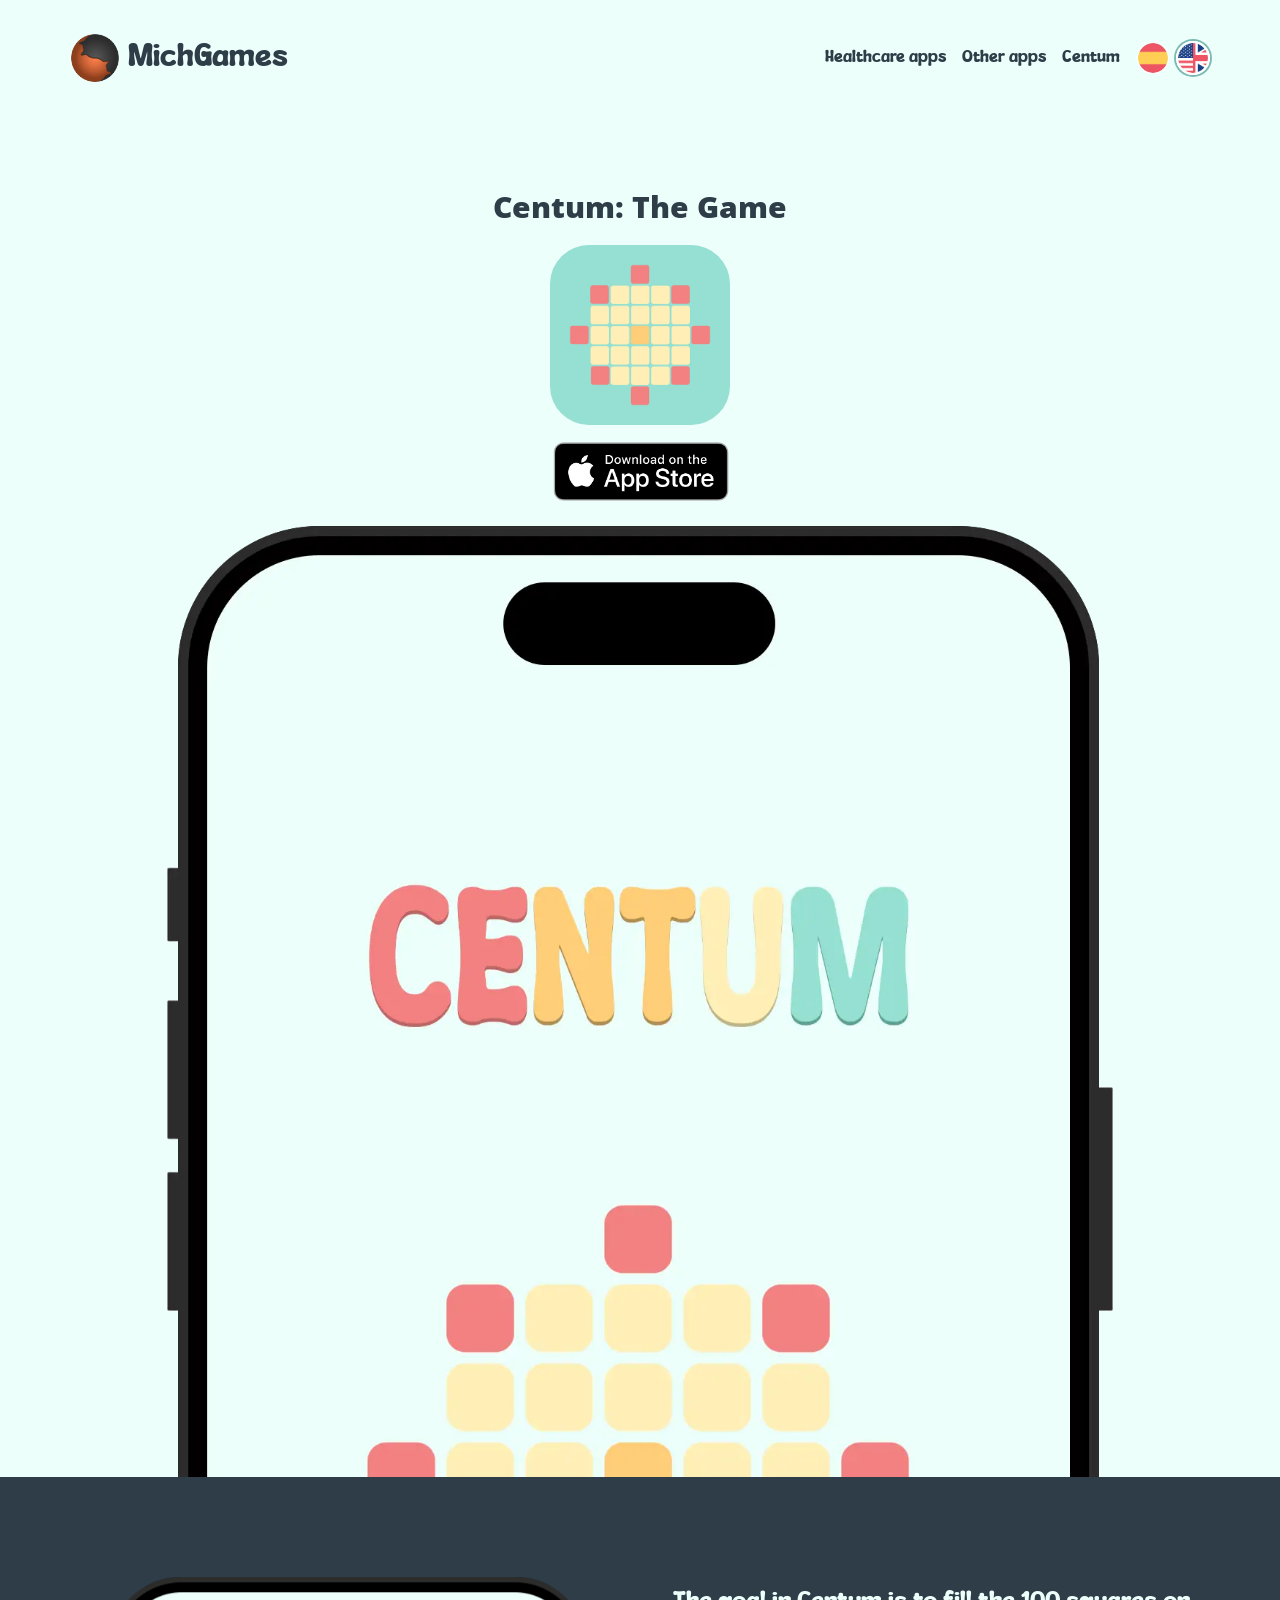
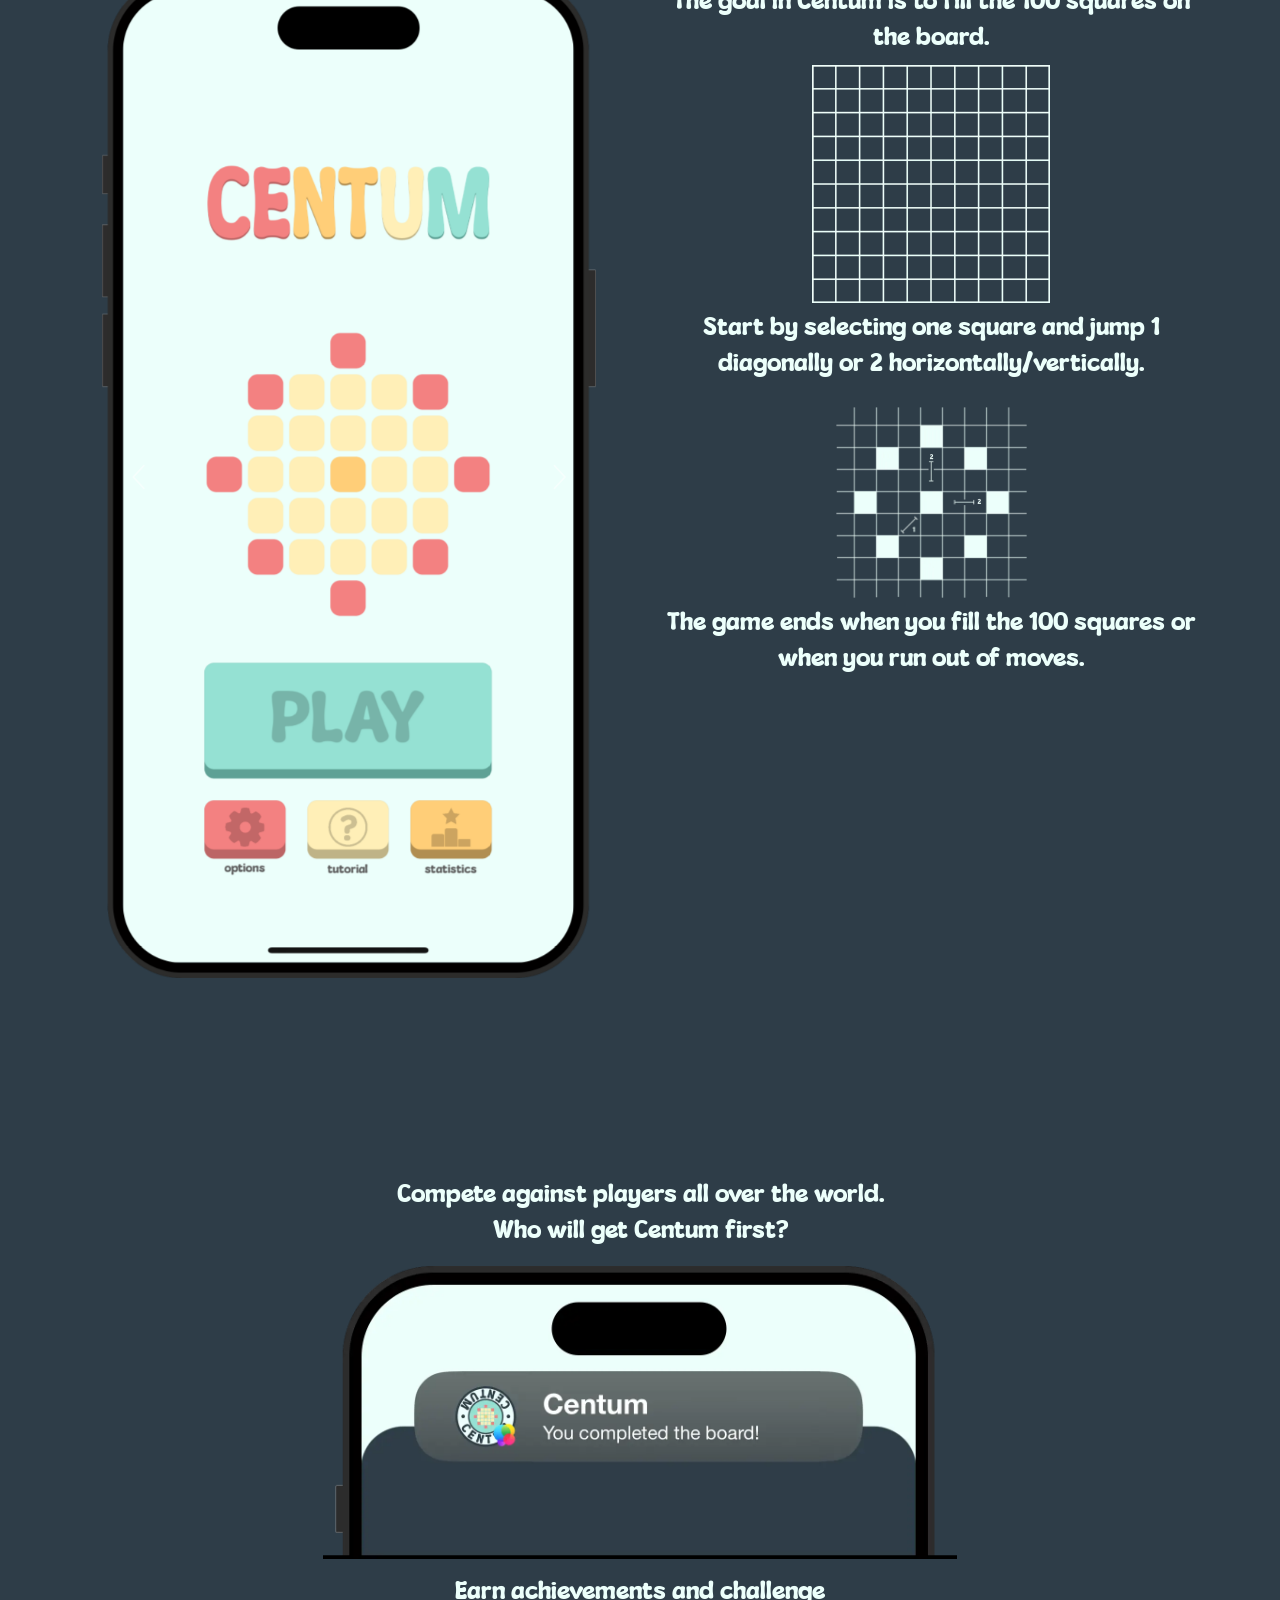
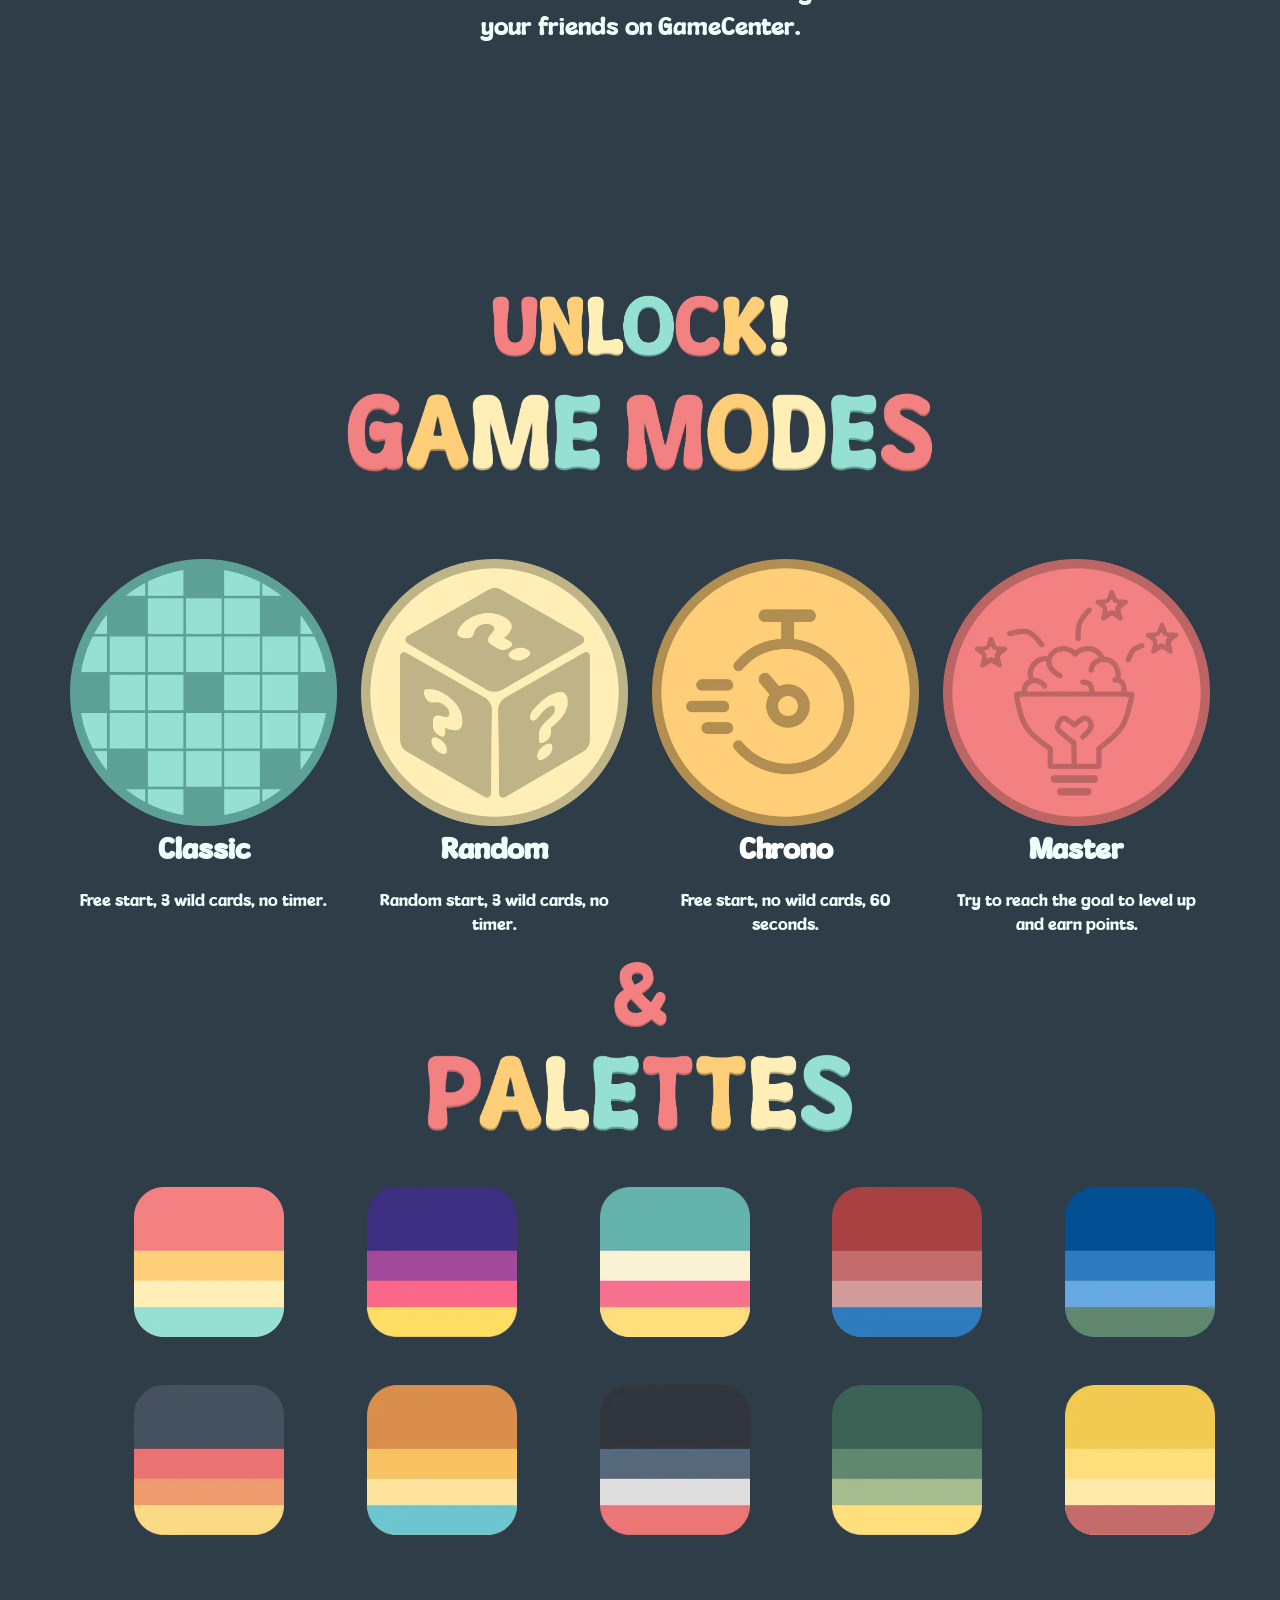
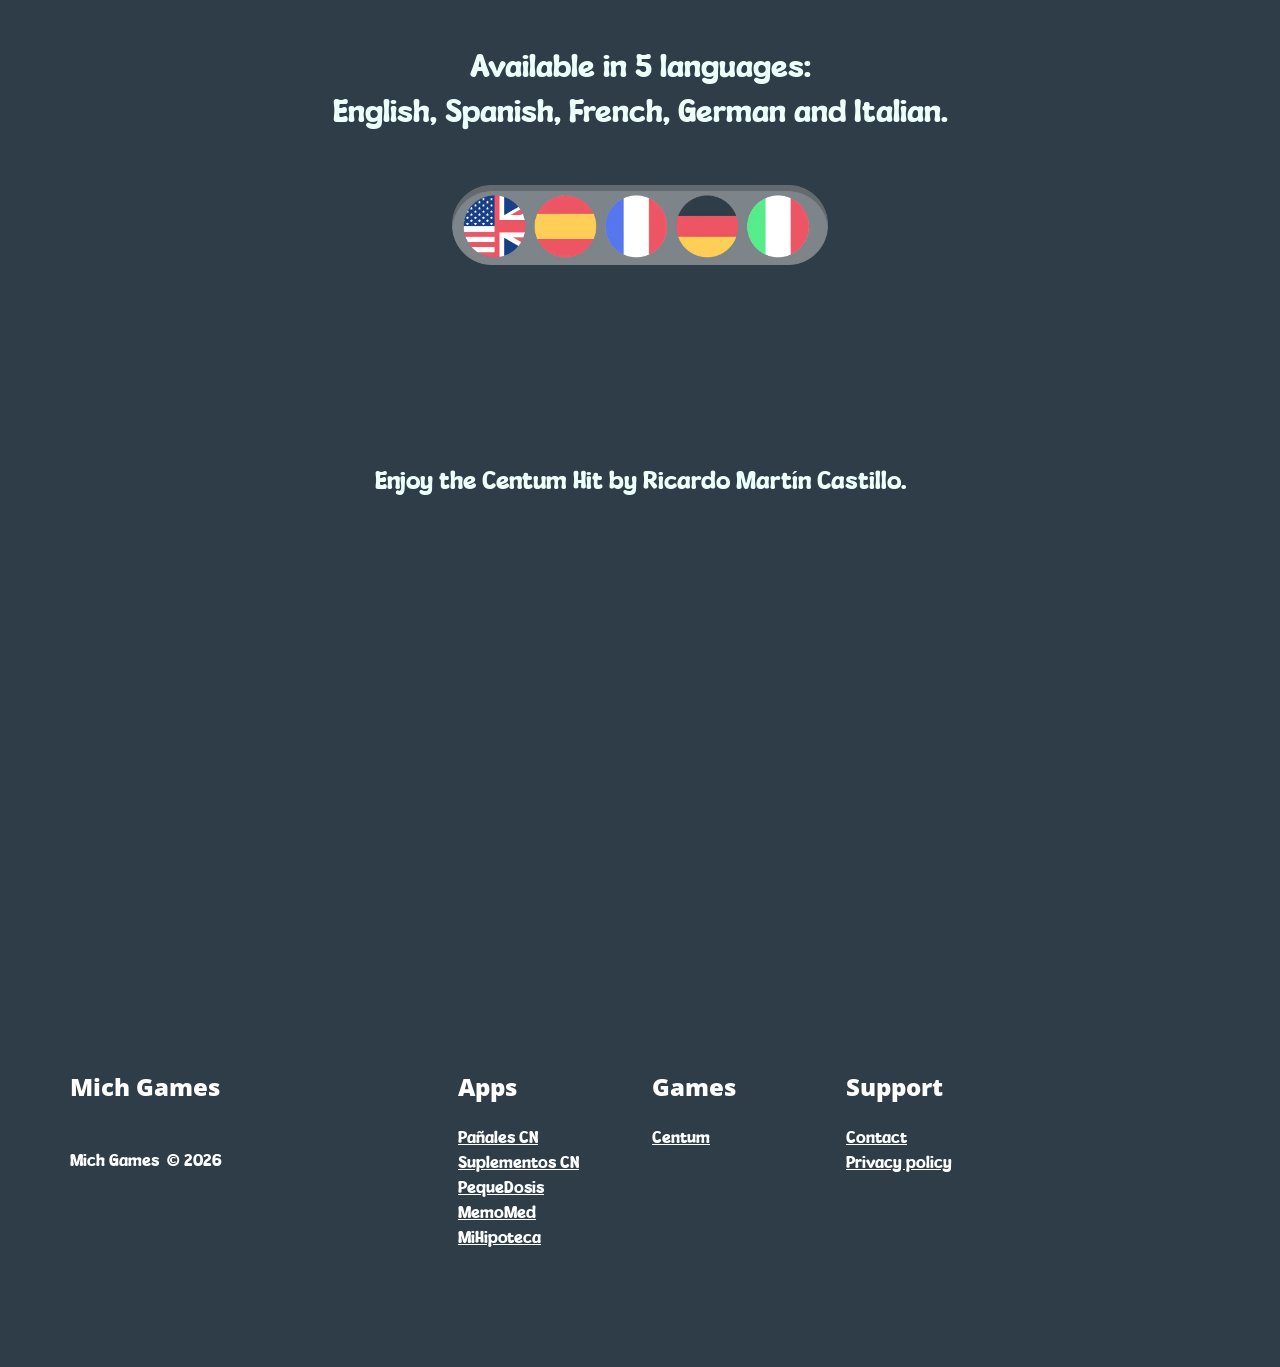
==== commit 094e3278: "MHP" ====
--- a/centum/index.html
+++ b/centum/index.html
@@ -52,15 +52,15 @@
 			}
 		}
 	</style>
-<link rel="apple-touch-icon" sizes="180x180" href="/apple-touch-icon.png">
-<link rel="icon" type="image/png" sizes="32x32" href="/favicon-32x32.png">
-<link rel="icon" type="image/png" sizes="16x16" href="/favicon-16x16.png">
-    <link rel="icon" href="/favicon.ico" sizes="any">
-<link rel="manifest" href="/site.webmanifest">
-<link rel="mask-icon" href="/safari-pinned-tab.svg" color="#000000">
-<meta name="msapplication-TileColor" content="#ffffff">
+<link rel="apple-touch-icon" sizes="180x180" href="/apple-touch-icon.png?v=20260405b">
+<link rel="icon" type="image/png" sizes="32x32" href="/favicon-32x32.png?v=20260405b">
+<link rel="icon" type="image/png" sizes="16x16" href="/favicon-16x16.png?v=20260405b">
+    <link rel="icon" href="/favicon.ico?v=20260405b" sizes="any">
+<link rel="manifest" href="/site.webmanifest?v=20260405b">
+<link rel="mask-icon" href="/safari-pinned-tab.svg" color="#2e3d48">
+<meta name="msapplication-TileColor" content="#2e3d48">
 <meta name="msapplication-config" content="/browserconfig.xml">
-<meta name="theme-color" content="#0f766e">
+<meta name="theme-color" content="#2e3d48">
 <meta name="apple-itunes-app" content="app-id=6741180099, app-argument=https://apps.apple.com/es/app/pa%C3%B1ales-cn/id6741180099">
 
 
@@ -95,26 +95,17 @@
 							<span class="navbar-toggler-icon"><svg height="32" viewBox="0 0 32 32" width="32"><path class="svg-menu-icon" d="m2 9h28m-28 7h28m-28 7h28"></path></svg></span>
 						</button>
 							<div class="collapse navbar-collapse navbar-2066">
-									<ul class="site-navigation nav navbar-nav ms-auto">
-										<li class="nav-item">
-											<a href="../index.html" class="nav-link  ltc-5851" data-i18n="nav.home">Inicio</a>
-										</li>
-										<li class="nav-item">
-											<a href="../pcn/index.html" class="nav-link a-btn ltc-5851" data-i18n="nav.pcn">Pañales CN</a>
-										</li>
-										<li class="nav-item">
-											<a href="../scn/index.html" class="nav-link a-btn ltc-5851" data-i18n="nav.scn">Suplementos CN</a>
-										</li>
+										<ul class="site-navigation nav navbar-nav ms-auto">
 											<li class="nav-item">
-												<a href="../pequedosis/index.html" class="nav-link a-btn ltc-5851" data-i18n="nav.pequedosis">PequeDosis</a>
+												<a href="../index.html#apps-sanitarias" class="nav-link ltc-5851" data-i18n="nav.healthApps">Apps sanitarias</a>
 											</li>
 											<li class="nav-item">
-												<a href="../memomed/index.html" class="nav-link a-btn ltc-5851" data-i18n="nav.memomed">MemoMed</a>
+												<a href="../index.html#otras-apps" class="nav-link ltc-5851" data-i18n="nav.otherApps">Otras apps</a>
 											</li>
 											<li class="nav-item">
-												<a href="./index.html" class="a-btn nav-link ltc-5851" data-i18n="nav.centum">Centum</a>
+												<a href="./index.html" class="a-btn nav-link ltc-5851" aria-current="page" data-i18n="nav.centum">Centum</a>
 											</li>
-									</ul>
+										</ul>
 								</div>
 							<div class="language-selector" role="group" aria-label="Selector de idioma / Language selector">
 								<button type="button" class="lang-flag is-active" data-lang="es" aria-label="Español" aria-pressed="true" title="Español">
@@ -381,8 +372,8 @@
 				<div class="col-sm-6 col-lg-2 offset-lg-1 col-md-3 mb-3">
 					<h4 class="text-sm-start text-start tc-4279 mb-4" data-i18n="footer.apps">
 						Apps
-					</h4><a href="../pcn/index.html" class="a-btn a-block">Pañales CN</a><a href="../scn/index.html" class="a-btn a-block">Suplementos CN</a><a href="../pequedosis/index.html" class="a-btn a-block">PequeDosis</a><a href="../memomed/index.html" class="a-btn a-block">MemoMed</a>
-				</div>
+						</h4><a href="../pcn/index.html" class="a-btn a-block">Pañales CN</a><a href="../scn/index.html" class="a-btn a-block">Suplementos CN</a><a href="../pequedosis/index.html" class="a-btn a-block">PequeDosis</a><a href="../memomed/index.html" class="a-btn a-block">MemoMed</a><a href="../mihipoteca/index.html" class="a-btn a-block">MiHipoteca</a>
+					</div>
 				<div class="col-md-3 col-sm-6 col-lg-2 mb-3">
 					<h4 class="text-sm-start text-start tc-4279 mb-4" data-i18n="footer.games">
 						Juegos
